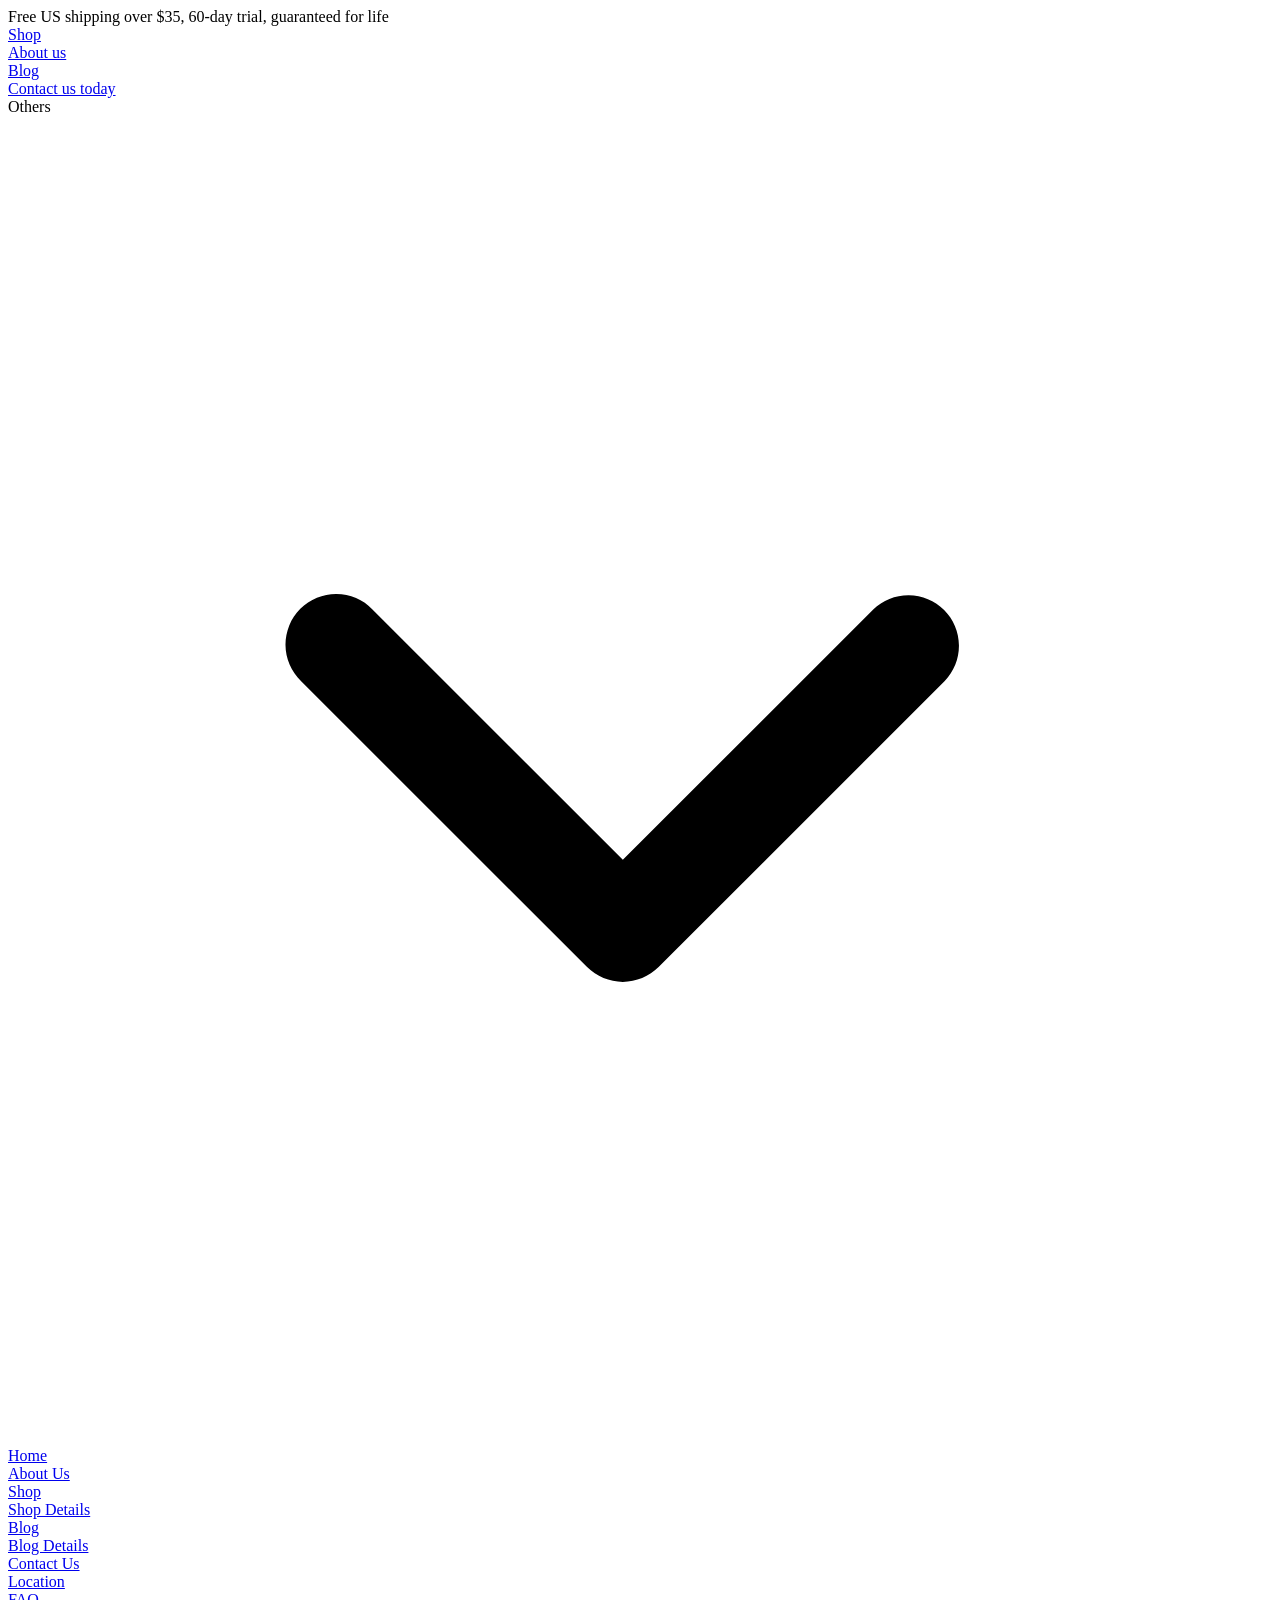
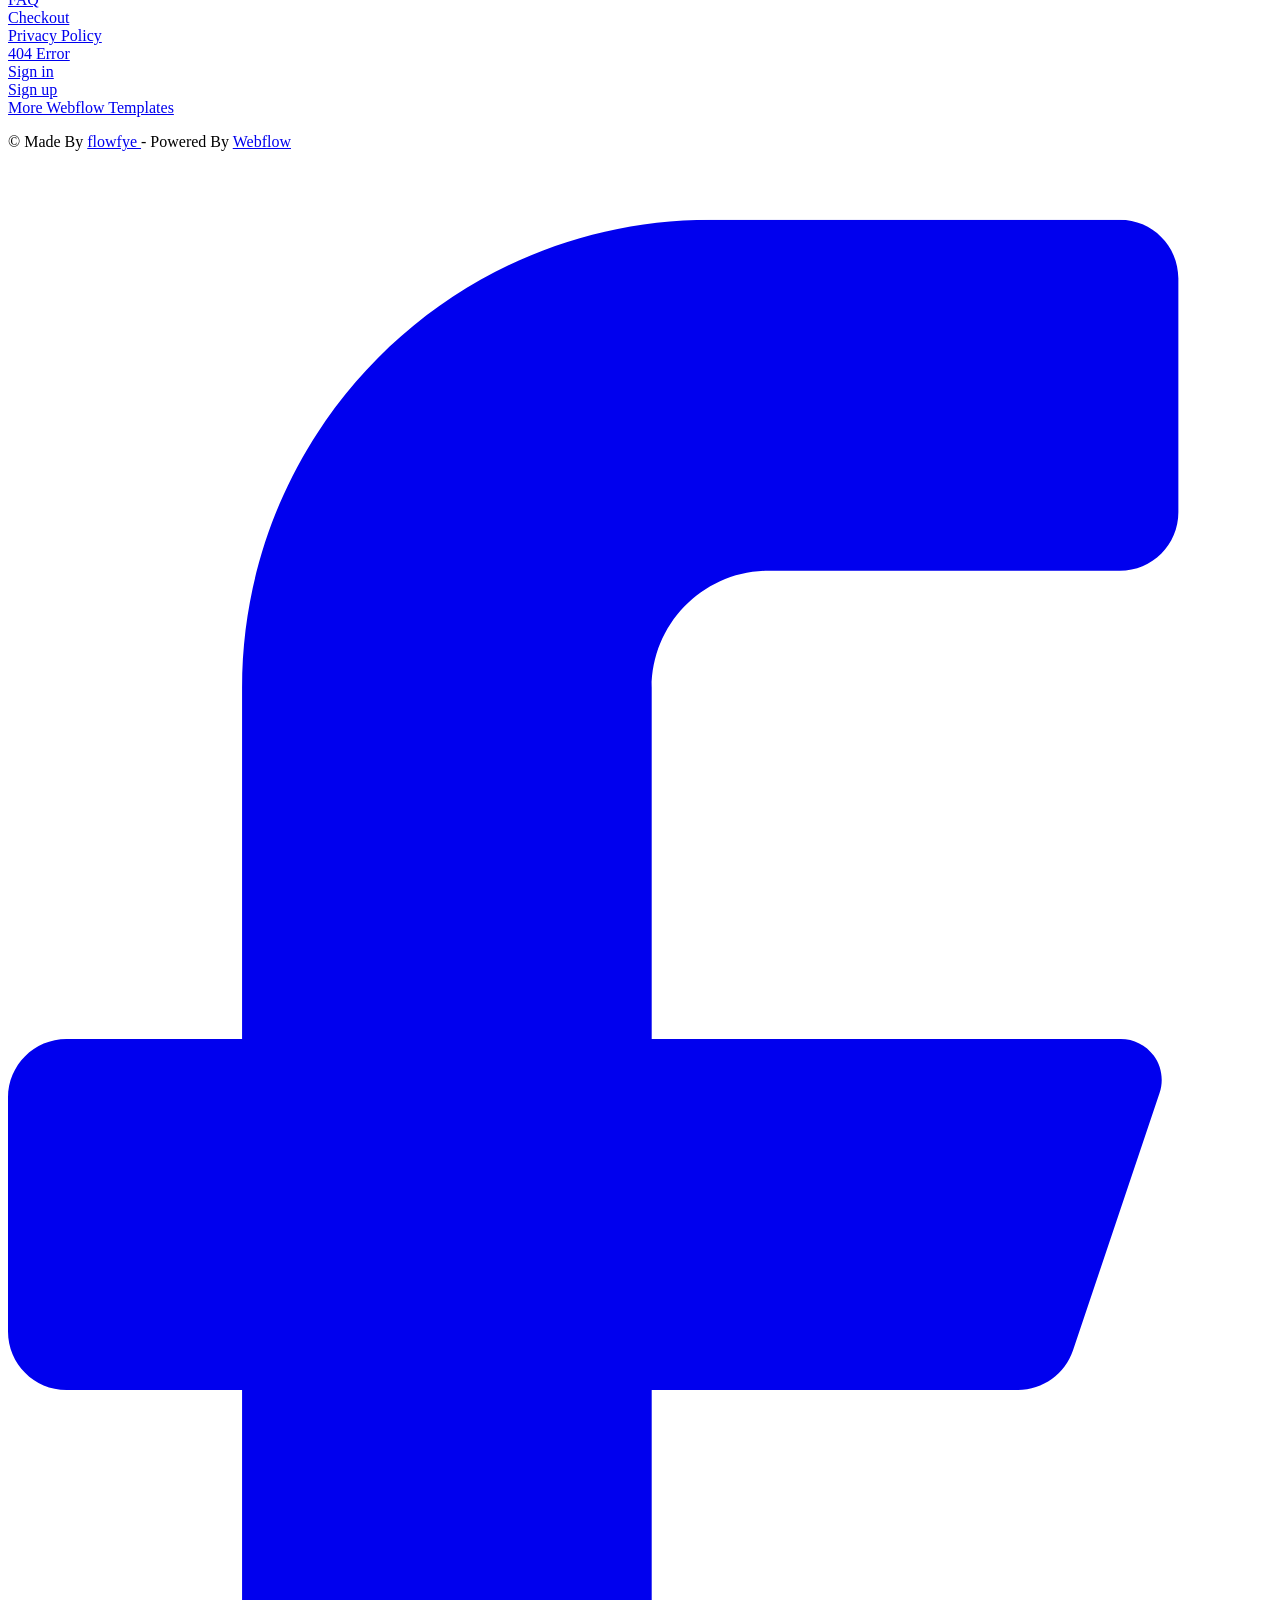
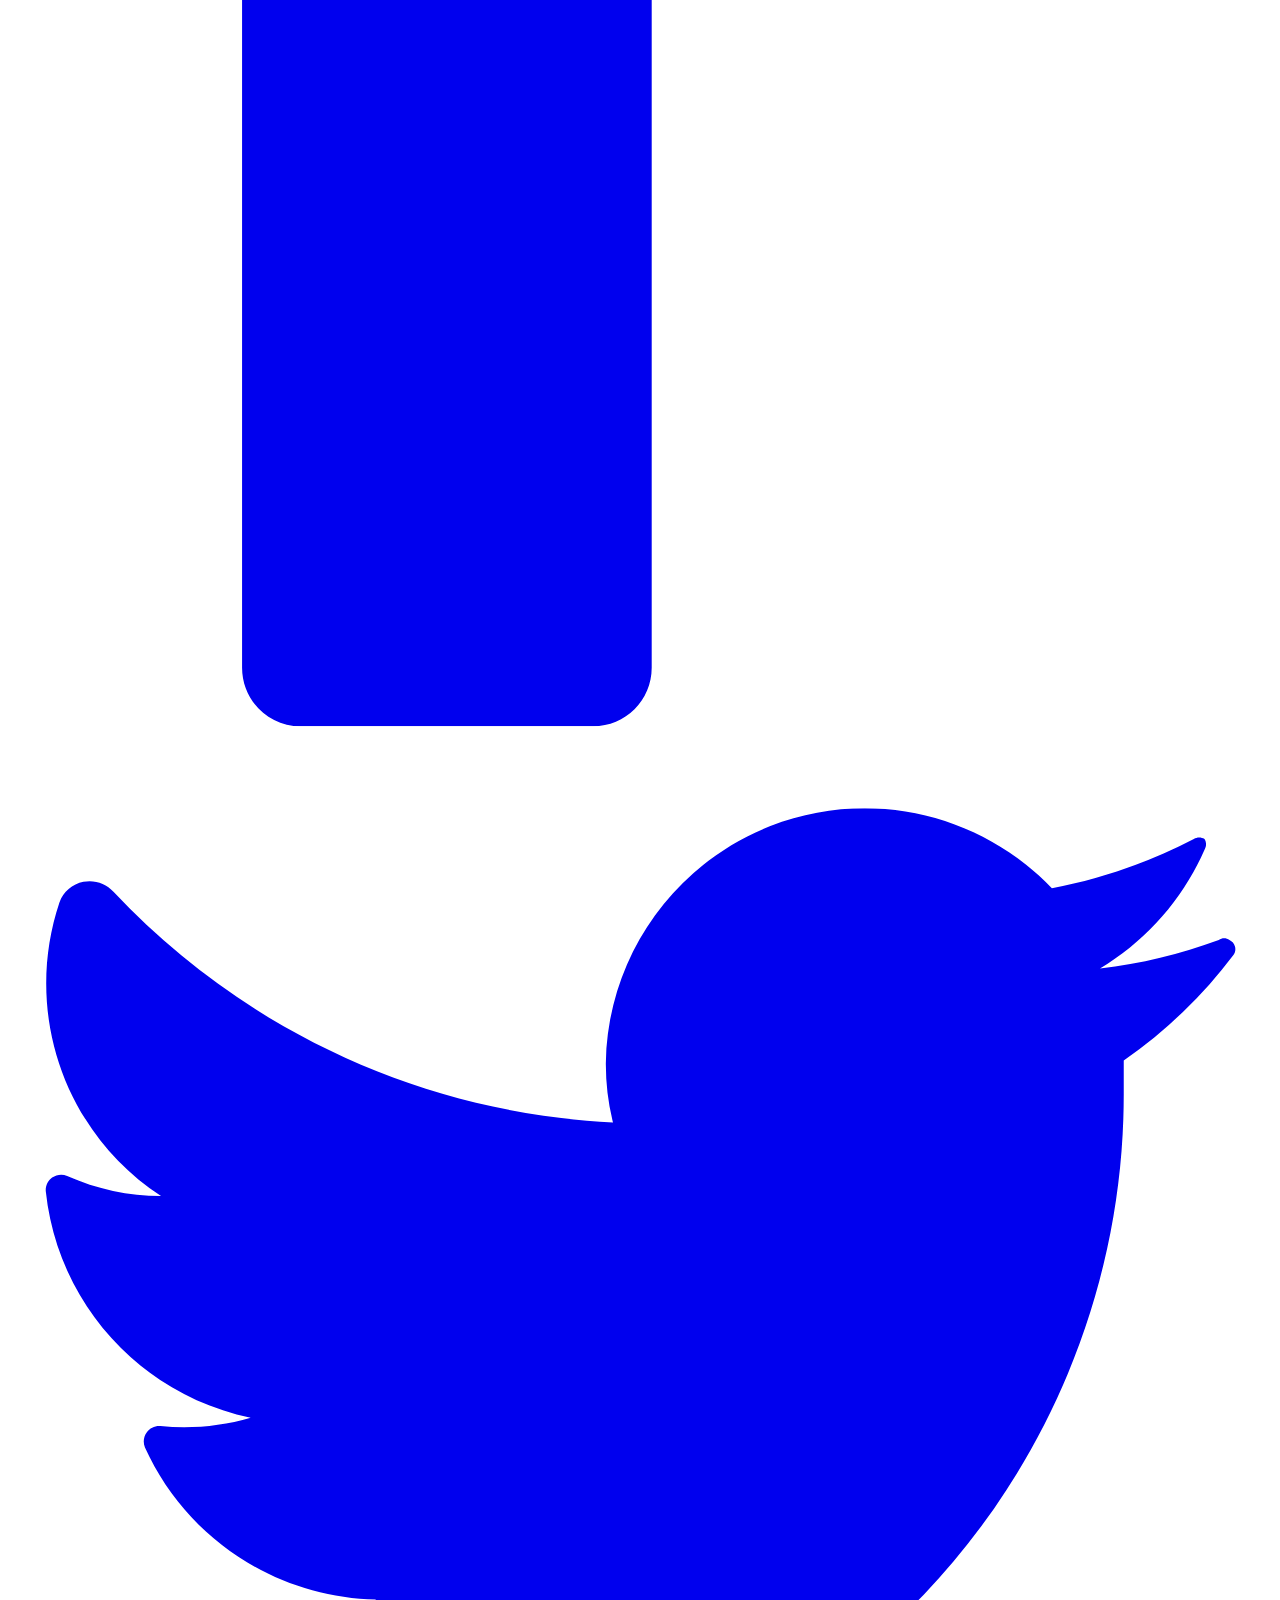
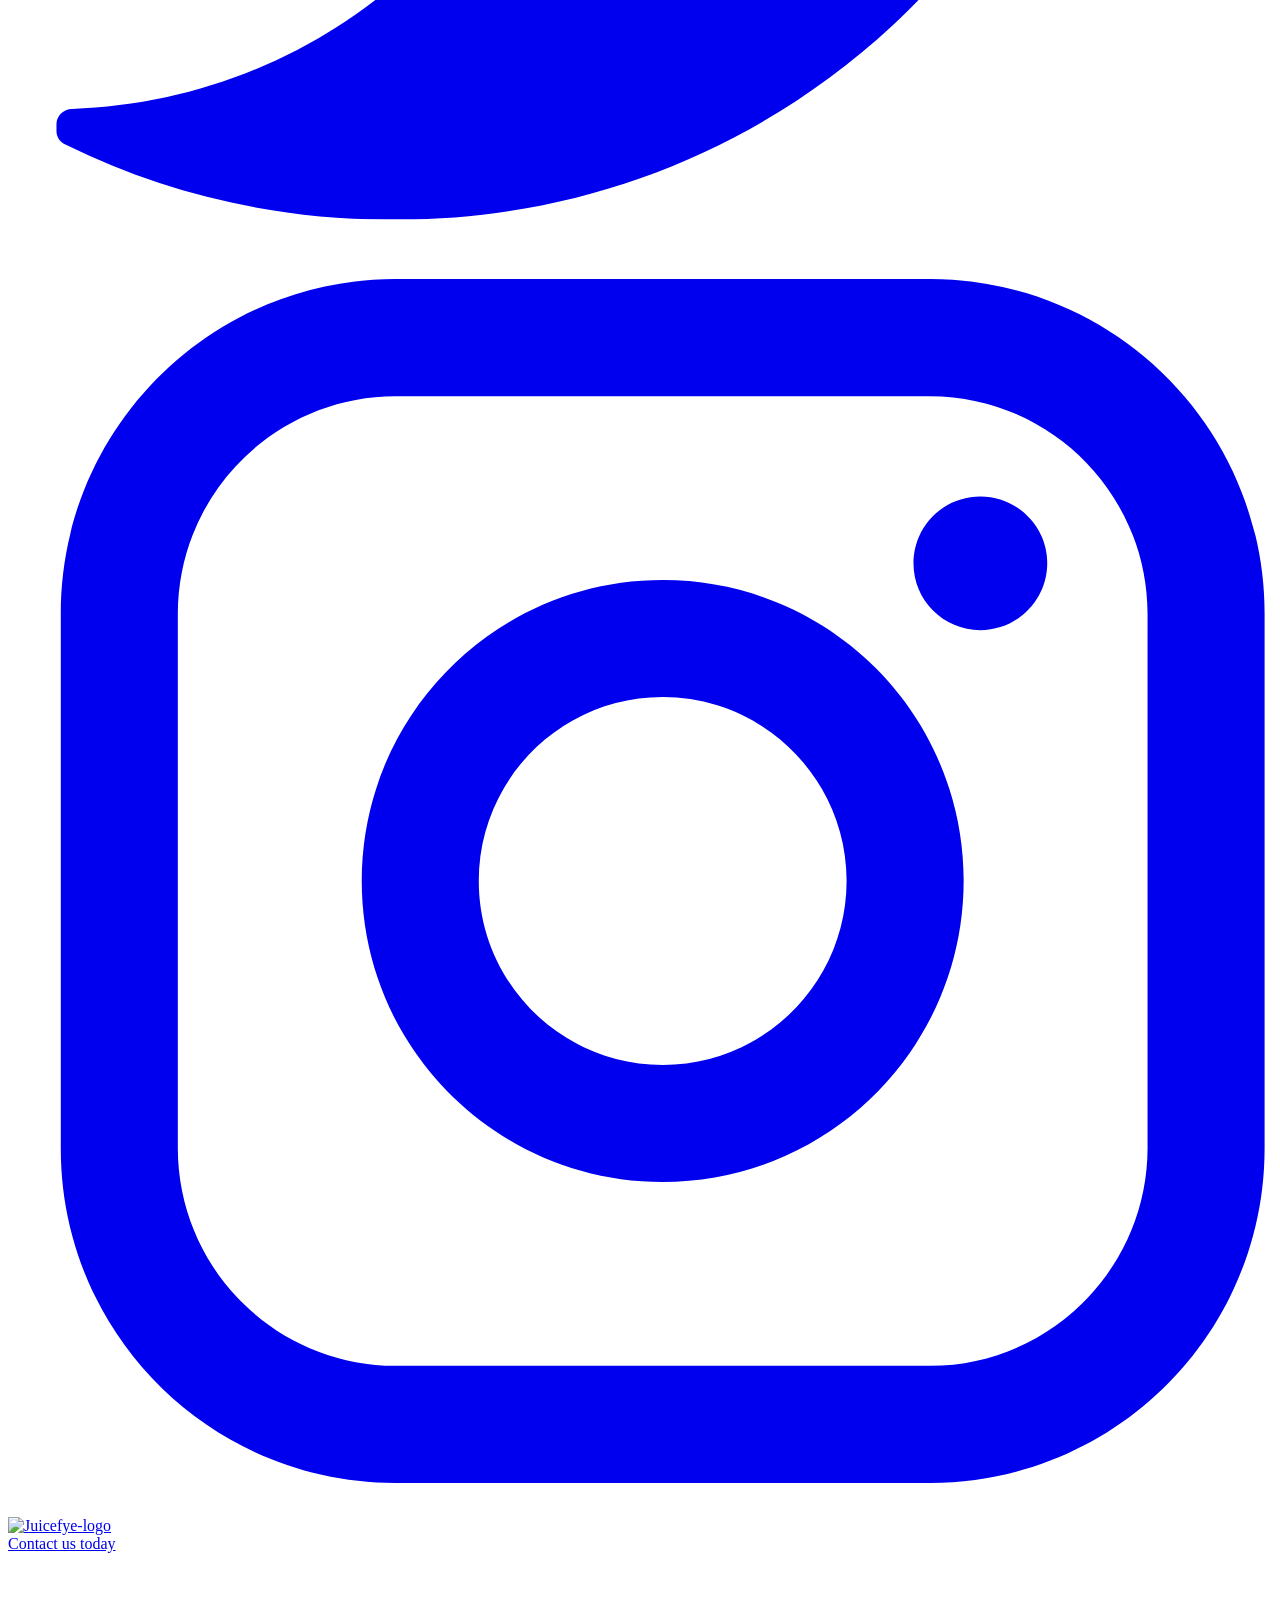
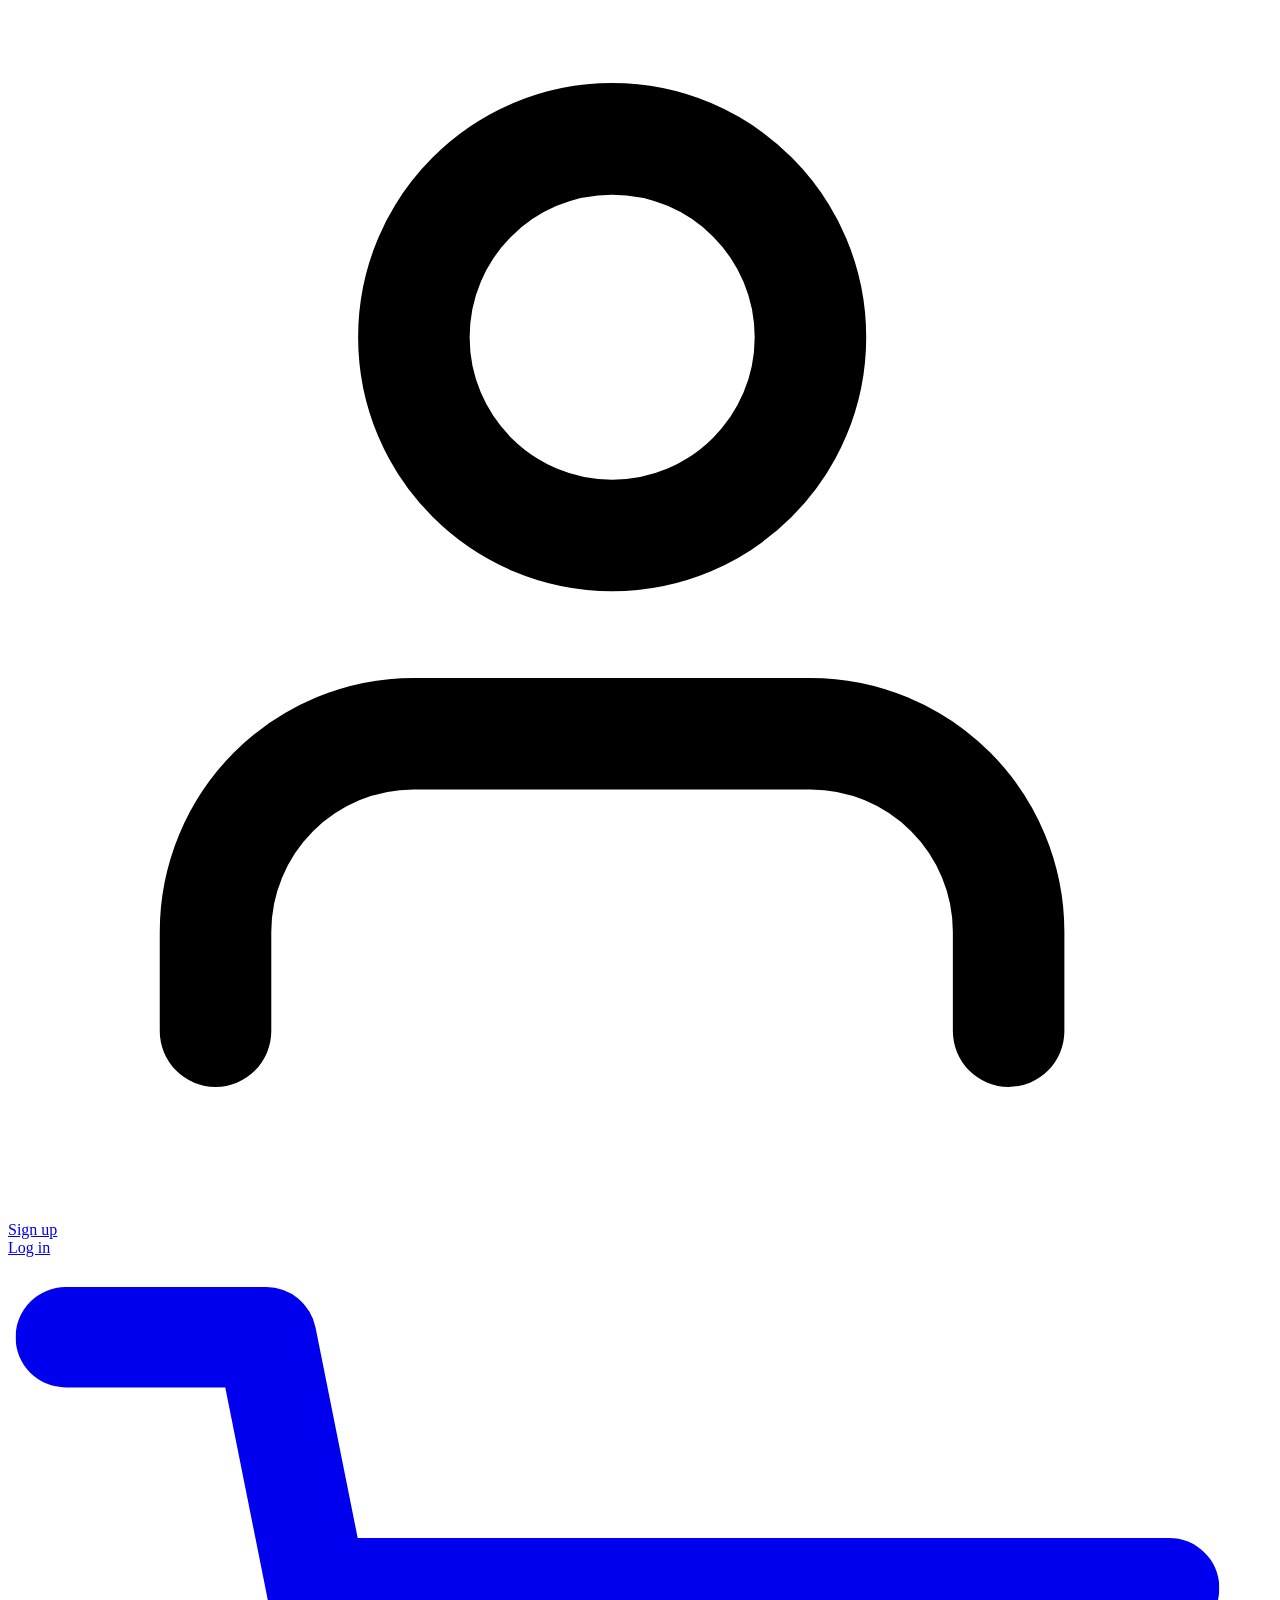
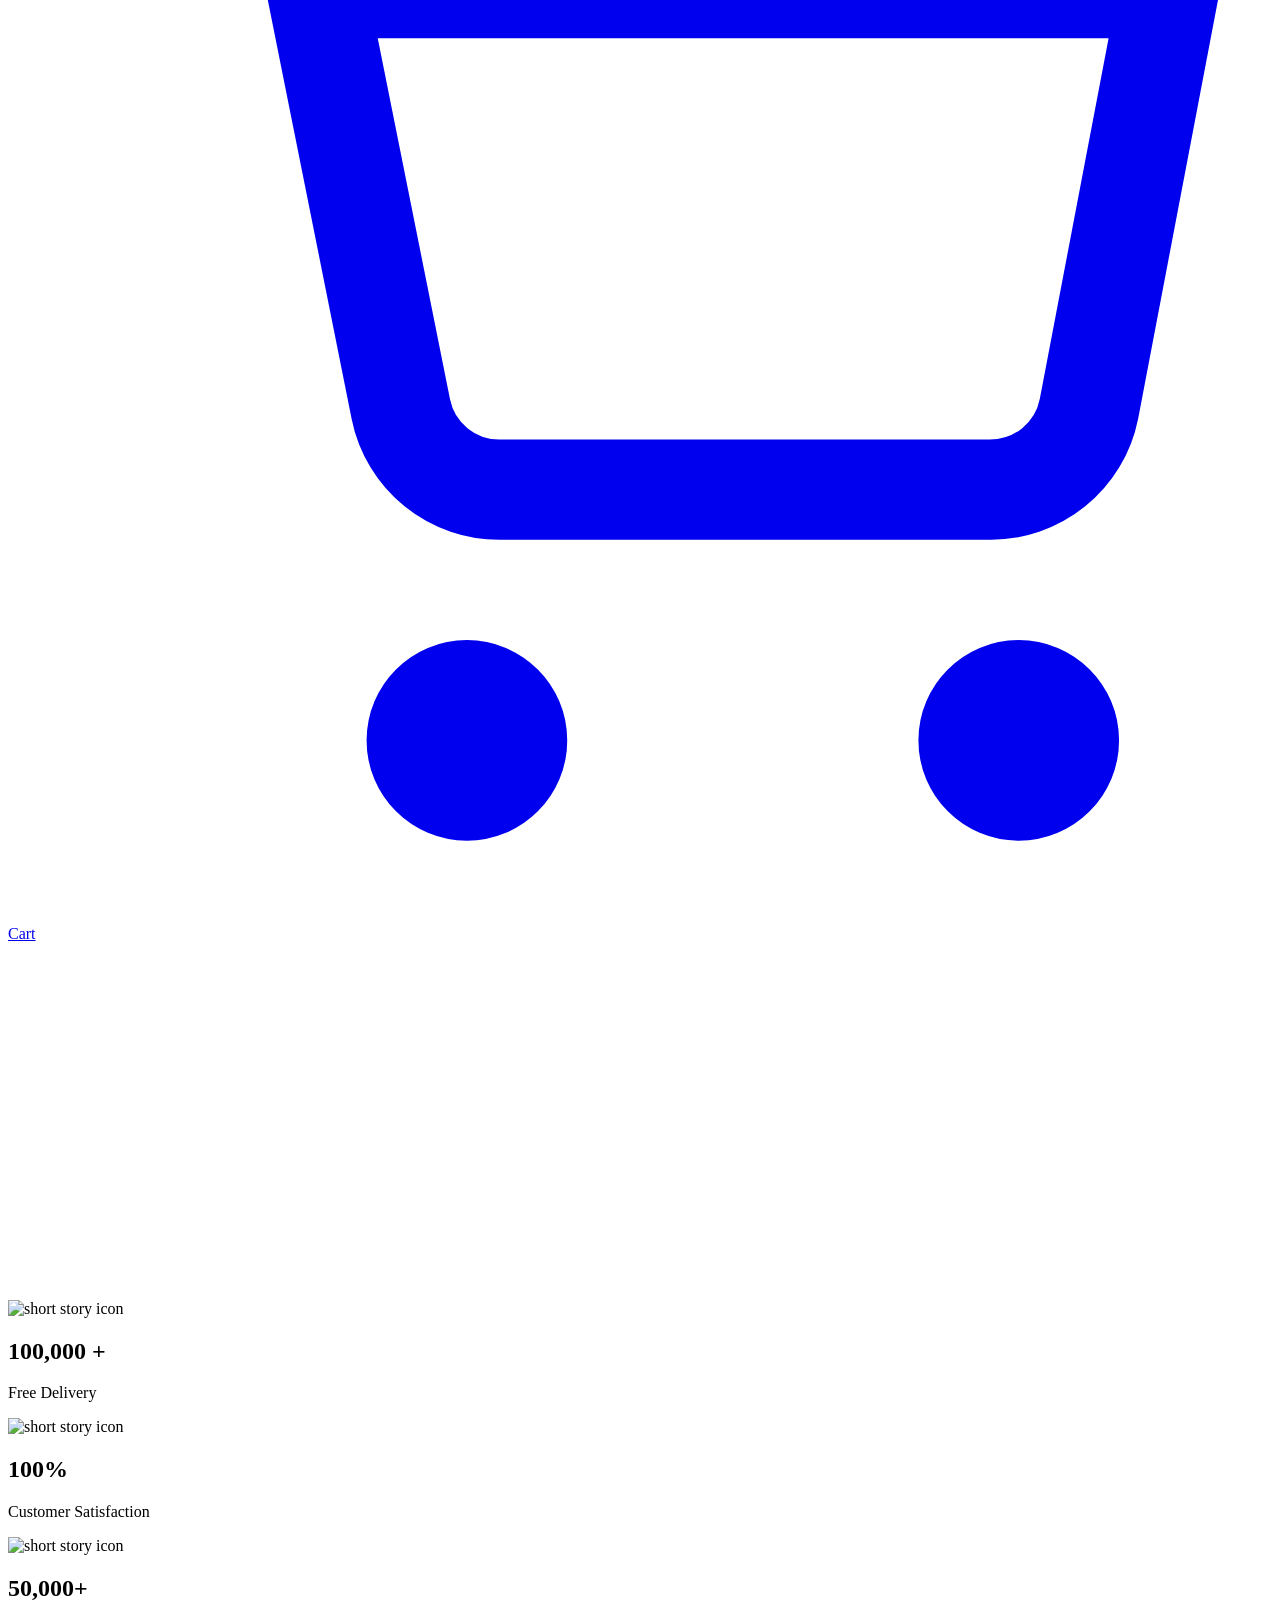
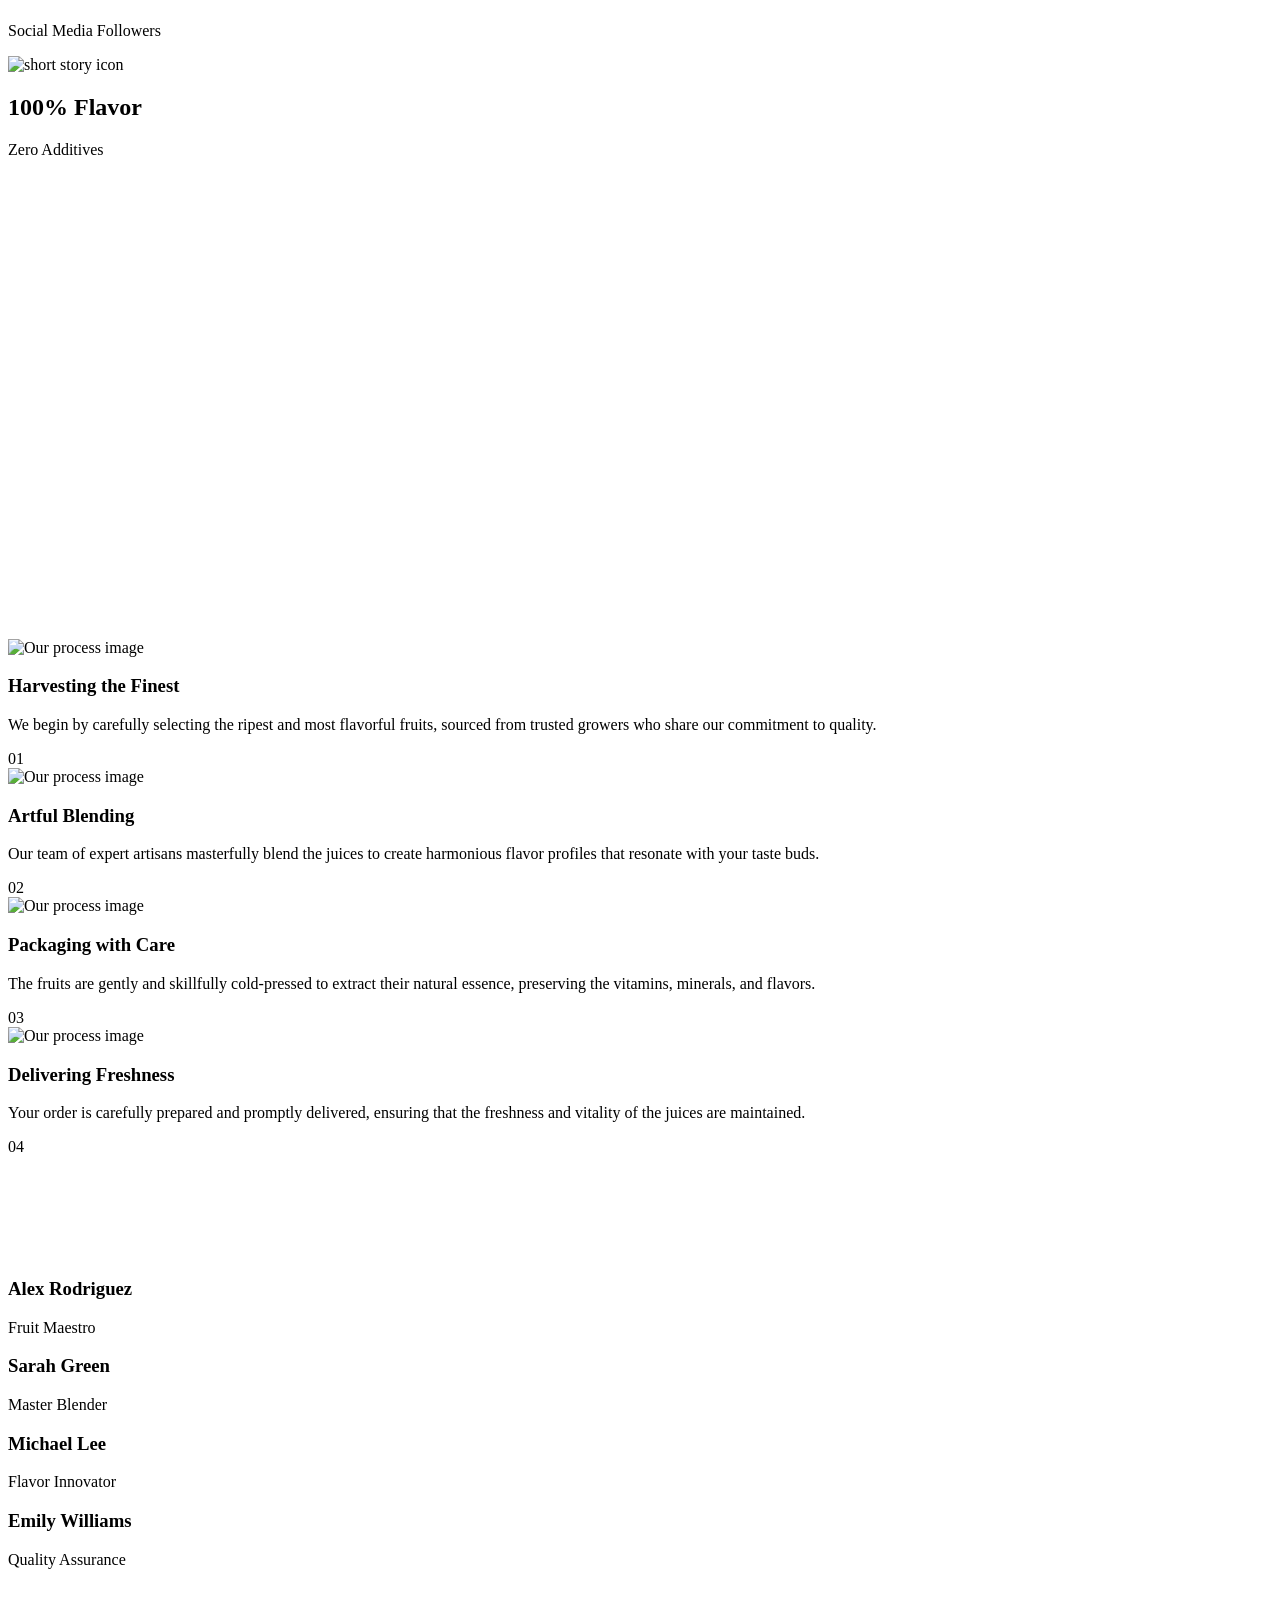
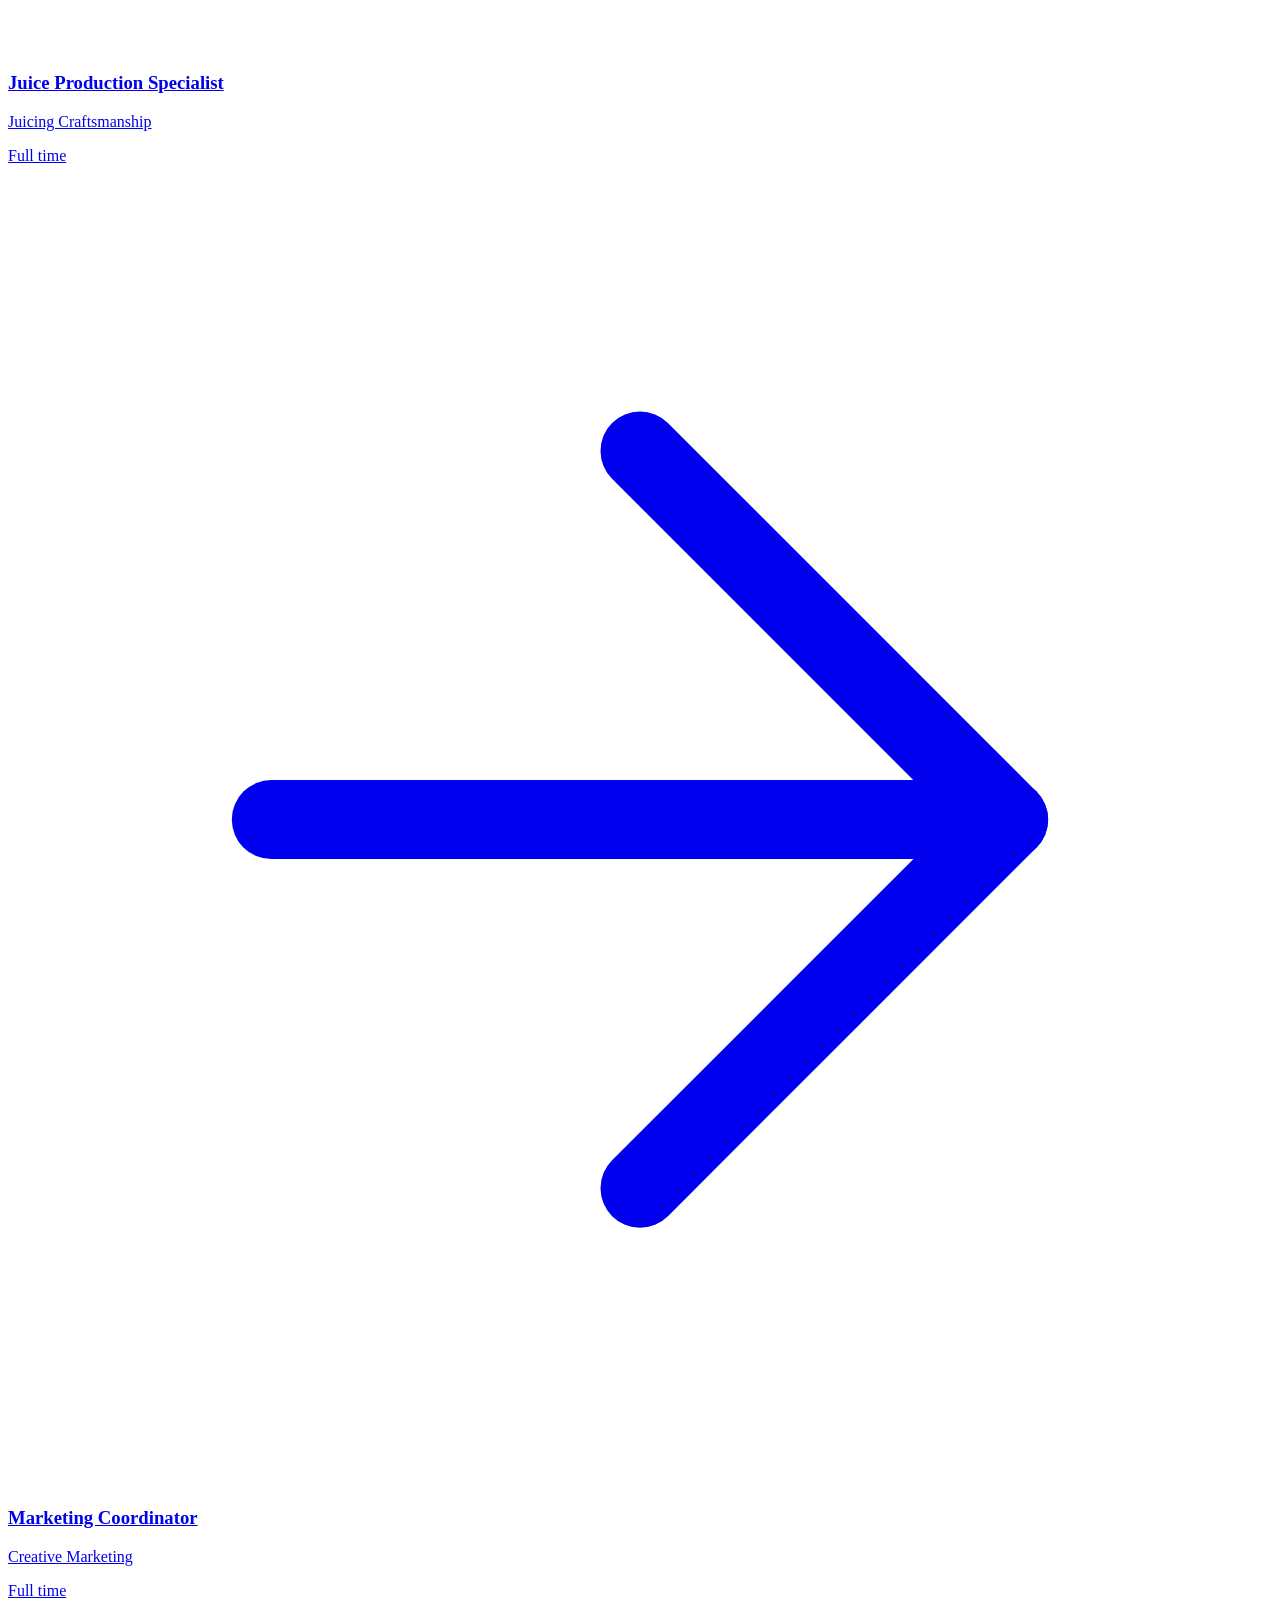
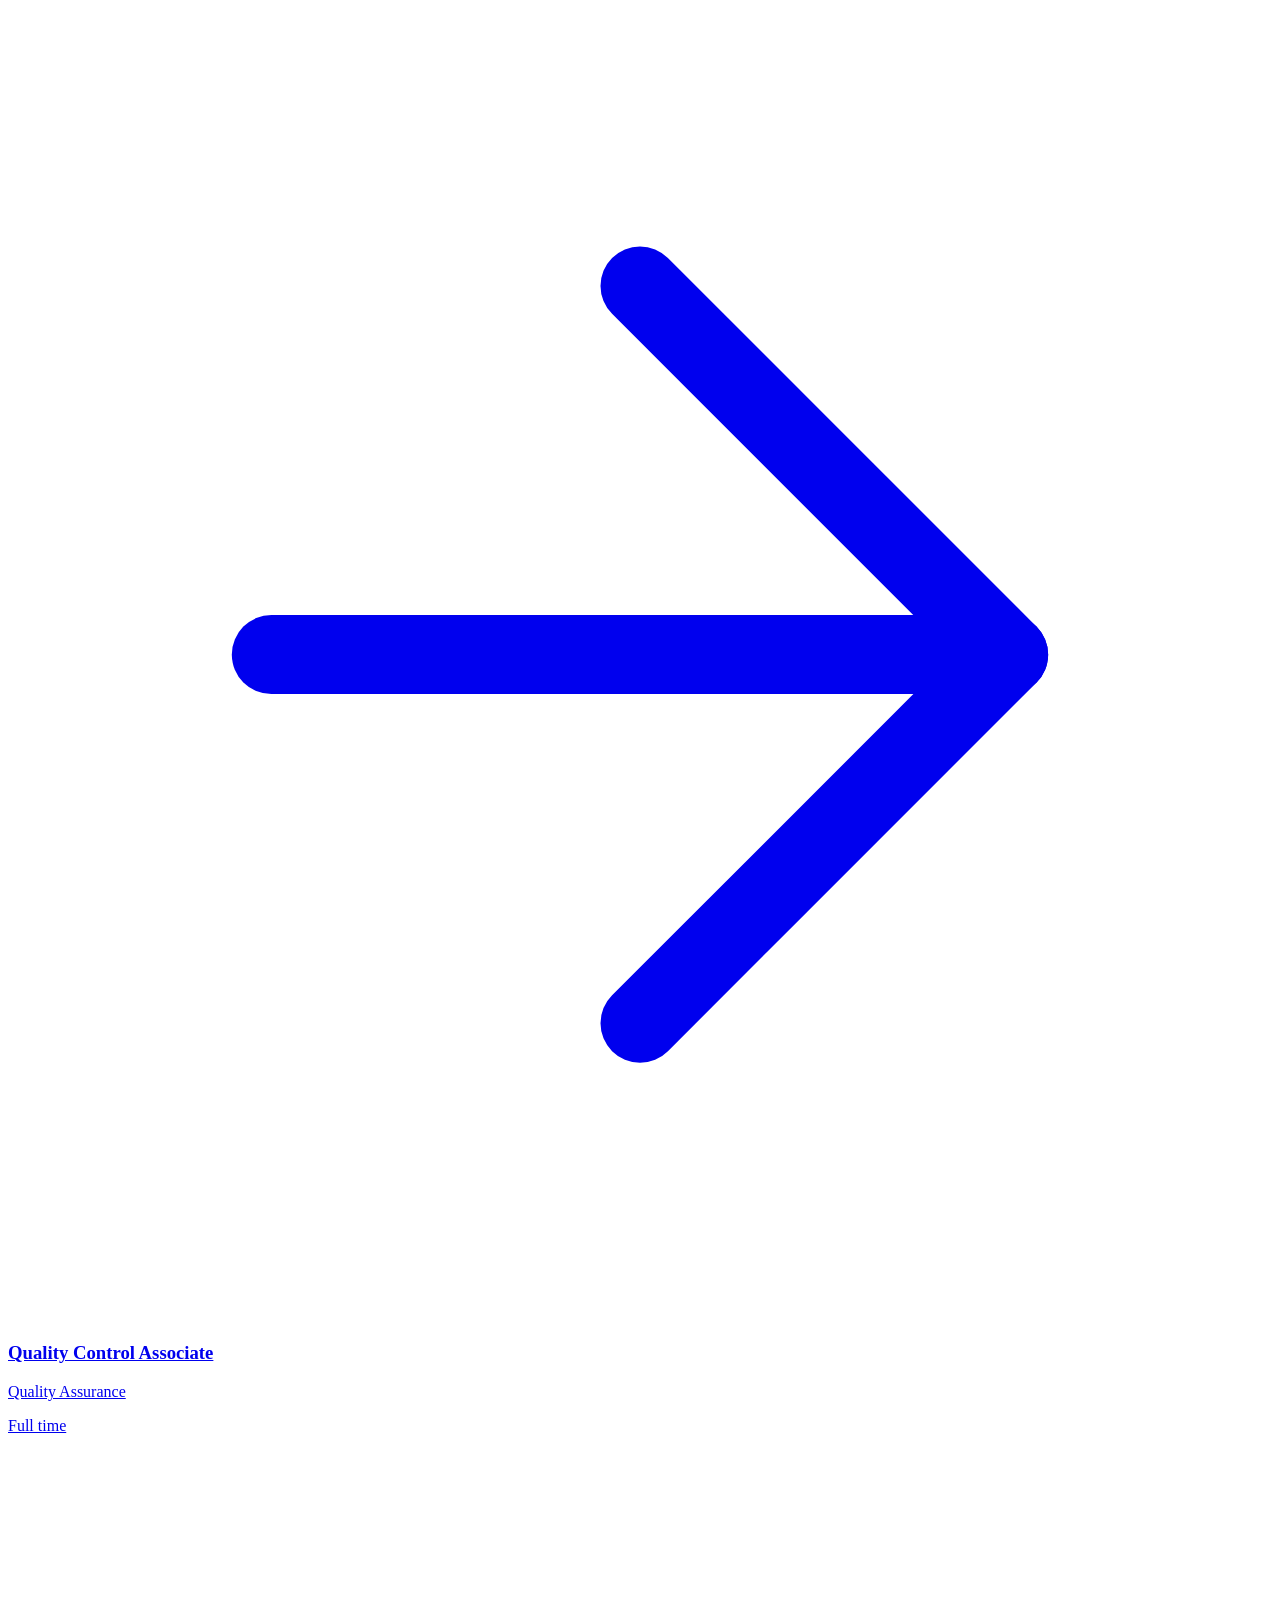
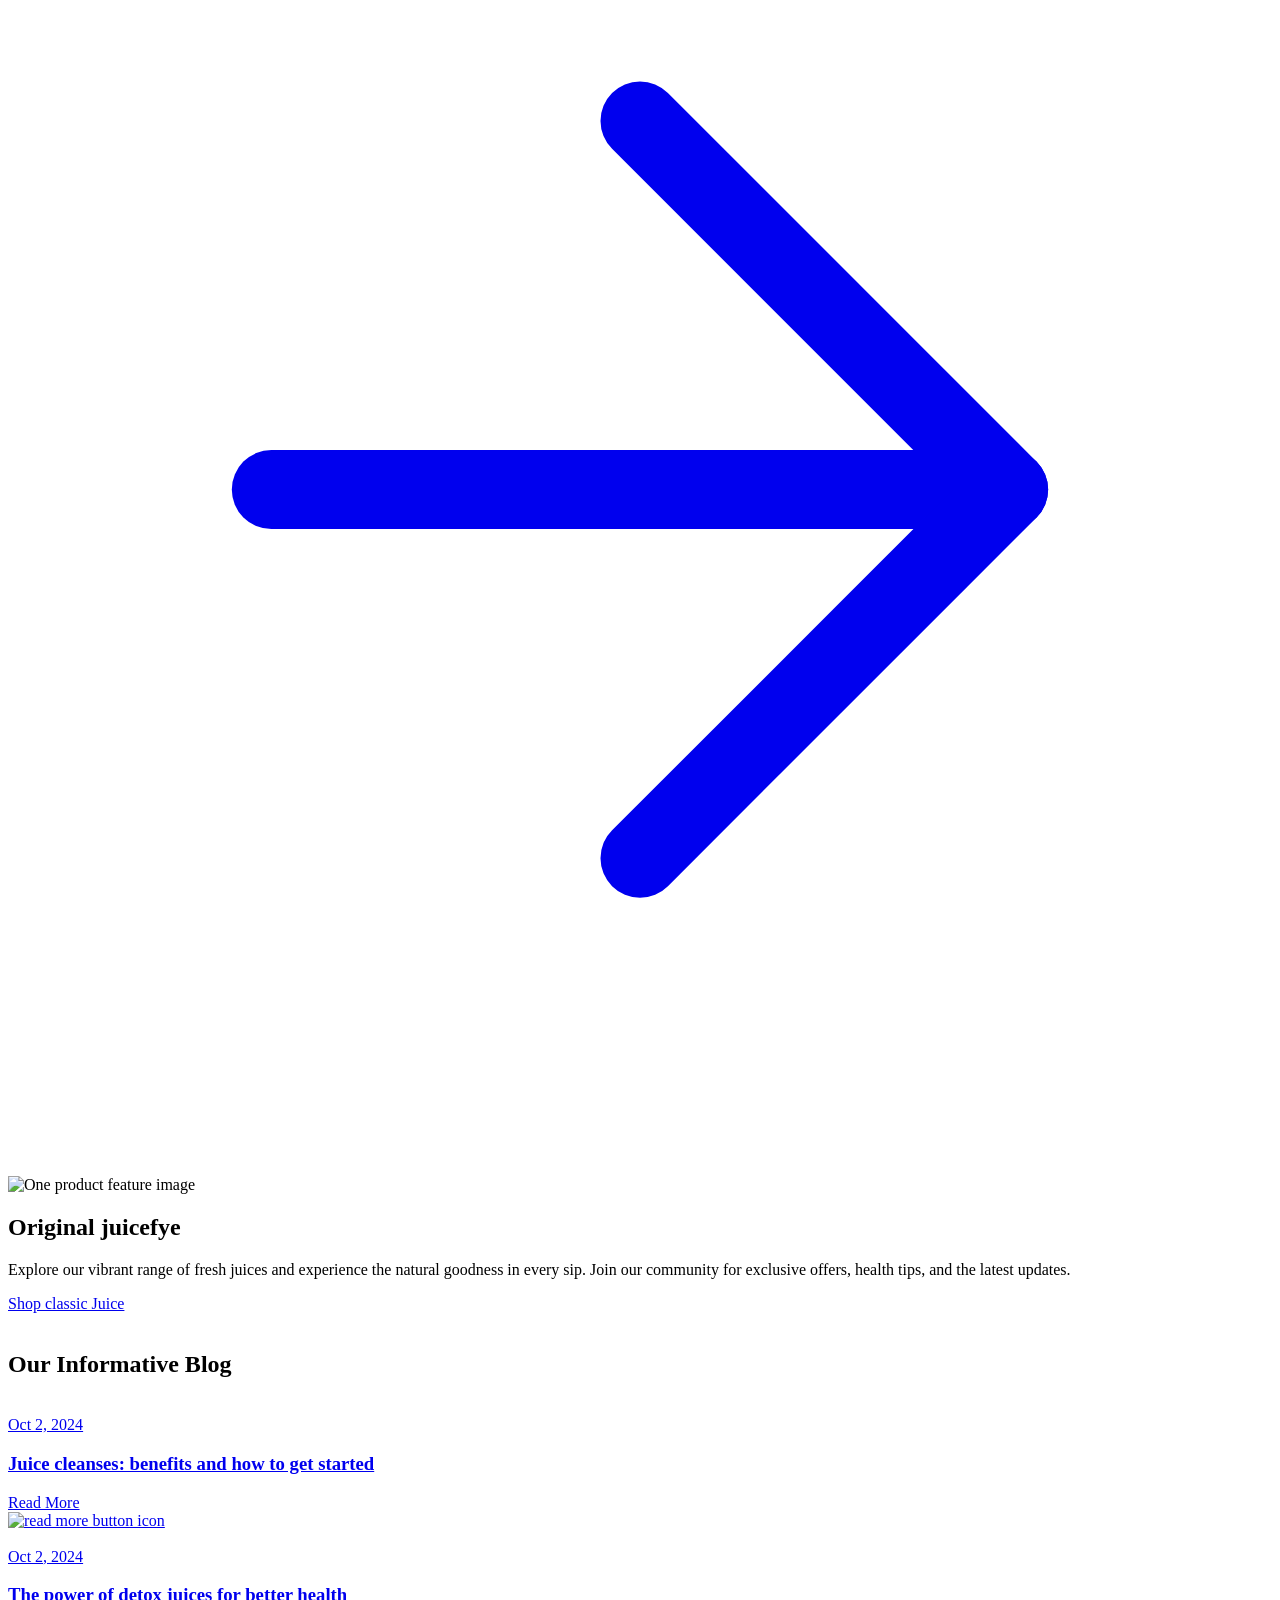
==== about.html @ 9795aff0 "fix page links" ====
<!DOCTYPE html>
<!-- This site was created in Webflow. https://webflow.com -->
<!-- Last Published: Tue May 19 2026 12:33:17 GMT+0000 (Coordinated Universal Time) -->
<html data-wf-domain="juicefye.webflow.io" data-wf-page="65684884b59b530edf495278" data-wf-site="65684884b59b530edf495260" lang="en">
  <head>
    <meta charset="utf-8" />
    <link href="https://cdn.prod.website-files.com" rel="preconnect" crossorigin="anonymous" />
    <title>
      About - Juicefye - Webflow Ecommerce website template
    </title>
    <meta content="Beautifully designed Webflow Template for Food &amp; Drink with a distinct design and subtle animations." name="description" />
    <meta content="About - Juicefye - Webflow Ecommerce website template" property="og:title" />
    <meta content="Beautifully designed Webflow Template for Food &amp; Drink with a distinct design and subtle animations." property="og:description" />
    <meta content="https://cdn.prod.website-files.com/65684884b59b530edf495260/66ff5dfbe981bea94eb79d6d_open-graph.avif" property="og:image" />
    <meta content="About - Juicefye - Webflow Ecommerce website template" property="twitter:title" />
    <meta content="Beautifully designed Webflow Template for Food &amp; Drink with a distinct design and subtle animations." property="twitter:description" />
    <meta content="https://cdn.prod.website-files.com/65684884b59b530edf495260/66ff5dfbe981bea94eb79d6d_open-graph.avif" property="twitter:image" />
    <meta property="og:type" content="website" />
    <meta content="summary_large_image" name="twitter:card" />
    <meta content="width=device-width, initial-scale=1" name="viewport" />
    <meta content="Webflow" name="generator" />
    <link href="https://cdn.prod.website-files.com/65684884b59b530edf495260/css/juicefye.webflow.shared.c41d24513.css" rel="stylesheet" type="text/css" integrity="sha384-xB0kUTMa8uiqFizXYGYMYHeMq4jRCxz33aHJUIBK/caFRjggwI1AT+6H+18oQiOE" crossorigin="anonymous" />
    <link href="https://fonts.googleapis.com" rel="preconnect" />
    <link href="https://fonts.gstatic.com" rel="preconnect" crossorigin="anonymous" />
    <script src="https://ajax.googleapis.com/ajax/libs/webfont/1.6.26/webfont.js" type="text/javascript">
    </script>
    <script type="text/javascript">
      WebFont.load({  google: {    families: [&#34;Open Sans:300,300italic,400,400italic,600,600italic,700,700italic,800,800italic&#34;]  }});
    </script>
    <script type="text/javascript">
      !function(o,c){var n=c.documentElement,t=&#34; w-mod-&#34;;n.className+=t+&#34;js&#34;,(&#34;ontouchstart&#34;in o||o.DocumentTouch&amp;&amp;c instanceof DocumentTouch)&amp;&amp;(n.className+=t+&#34;touch&#34;)}(window,document);
    </script>
    <link href="https://cdn.prod.website-files.com/65684884b59b530edf495260/66fe03f27bcf2cef89fef1e7_Favicon.svg" rel="shortcut icon" type="image/x-icon" />
    <link href="https://cdn.prod.website-files.com/65684884b59b530edf495260/66fe040098bfc84fe559c1ac_webclip.svg" rel="apple-touch-icon" />
    <script type="text/javascript">
      window.__WEBFLOW_CURRENCY_SETTINGS = {&#34;currencyCode&#34;:&#34;USD&#34;,&#34;symbol&#34;:&#34;$&#34;,&#34;decimal&#34;:&#34;.&#34;,&#34;fractionDigits&#34;:2,&#34;group&#34;:&#34;,&#34;,&#34;template&#34;:&#34;{{wf {\&#34;path\&#34;:\&#34;symbol\&#34;,\&#34;type\&#34;:\&#34;PlainText\&#34;} }} {{wf {\&#34;path\&#34;:\&#34;amount\&#34;,\&#34;type\&#34;:\&#34;CommercePrice\&#34;} }} {{wf {\&#34;path\&#34;:\&#34;currencyCode\&#34;,\&#34;type\&#34;:\&#34;PlainText\&#34;} }}&#34;,&#34;hideDecimalForWholeNumbers&#34;:false};
    </script>
  </head>
  <body>
    <div class="banner-wrap">
      <div class="banner-text">
        Free US shipping over $35, 60-day trial, guaranteed for life
      </div>
    </div>
    <div data-w-id="2661bb79-c2d2-d6ed-cc7f-9978ef71e1eb" data-animation="default" data-collapse="medium" data-duration="400" data-easing="ease" data-easing2="ease" role="banner" class="navbar w-nav">
      <div class="nav-container">
        <div class="navbar-inner">
          <nav role="navigation" class="nav-menu w-nav-menu">
            <div class="nav-link-wrap">
              <a href="/shop.html" class="nav-link w-inline-block">              <div>
                Shop
              </div>
</a>
              <a href="/about.html" aria-current="page" class="nav-link w-inline-block w--current">              <div>
                About us
              </div>
</a>
              <a href="/blog.html" class="nav-link w-inline-block">              <div>
                Blog
              </div>
</a>
              <a href="/blog.html" class="nav-link show-on-mobile w-inline-block">              <div>
                Contact us today
              </div>
</a>
              <div data-hover="false" data-delay="0" class="dropdown w-dropdown">
                <div class="dropdown-toggle w-dropdown-toggle">
                  <div>
                    Others
                  </div>
                  <div class="icon nav-dropdown-icon">
                    <svg xmlns="http://www.w3.org/2000/svg" width="100%" viewBox="0 0 20 21" fill="none">
                      <g clip-path="url(#clip0_1895_9125)">
                        <path fill-rule="evenodd" clip-rule="evenodd" d="M10.2943 13.4672C10.1442 13.6172 9.94071 13.7015 9.72848 13.7015C9.51625 13.7015 9.31271 13.6172 9.16262 13.4672L4.63497 8.93953C4.55852 8.8657 4.49755 8.77738 4.4556 8.67974C4.41366 8.58209 4.39158 8.47707 4.39066 8.37079C4.38973 8.26452 4.40998 8.15913 4.45023 8.06077C4.49047 7.96241 4.5499 7.87305 4.62505 7.7979C4.70019 7.72275 4.78956 7.66332 4.88792 7.62308C4.98628 7.58283 5.09167 7.56258 5.19794 7.56351C5.30421 7.56443 5.40924 7.58651 5.50689 7.62846C5.60453 7.6704 5.69285 7.73137 5.76668 7.80782L9.72848 11.7696L13.6903 7.80782C13.8412 7.66203 14.0434 7.58135 14.2533 7.58318C14.4631 7.585 14.6638 7.66917 14.8122 7.81757C14.9606 7.96596 15.0448 8.1667 15.0466 8.37656C15.0485 8.58641 14.9678 8.78858 14.822 8.93953L10.2943 13.4672Z" fill="currentColor">
                        </path>
                      </g>
                      <defs>
                        <clipPath id="clip0_1895_9125">
                          <rect width="19.2087" height="19.2087" fill="currentColor" transform="translate(0.125 0.895508)">
                          </rect>
                        </clipPath>
                      </defs>
                    </svg>
                  </div>
                </div>
                <nav class="dropdown-list w-dropdown-list">
                  <div class="dropdown-list-inner">
                    <div class="dropdown-list-top-content">
                      <div class="dropdown-list-column">
                        <a href="/index.html" class="nav-link w-inline-block">                        <div>
                          Home
                        </div>
</a>
                        <a href="/about.html" aria-current="page" class="nav-link w-inline-block w--current">                        <div>
                          About Us
                        </div>
</a>
                        <a href="/shop.html" class="nav-link w-inline-block">                        <div>
                          Shop
                        </div>
</a>
                        <a href="https://juicefye.webflow.io/product/original-kiwi-juice" class="nav-link w-inline-block">                        <div>
                          Shop Details
                        </div>
</a>
                        <a href="/blog.html" class="nav-link w-inline-block">                        <div>
                          Blog
                        </div>
</a>
                        <a href="https://juicefye.webflow.io/post/revitalize-your-body-with-cleansing-juice-recipes" class="nav-link w-inline-block">                        <div>
                          Blog Details
                        </div>
</a>
                      </div>
                      <div class="dropdown-list-column">
                        <a href="/#" class="nav-link w-inline-block">                        <div>
                          Contact Us
                        </div>
</a>
                        <a href="/shop-location" class="nav-link w-inline-block">                        <div>
                          Location
                        </div>
</a>
                        <a href="/faq.html" class="nav-link w-inline-block">                        <div>
                          FAQ
                        </div>
</a>
                      </div>
                      <div class="dropdown-list-column">
                        <a href="https://juicefye.webflow.io/checkout" class="nav-link w-inline-block">                        <div>
                          Checkout
                        </div>
</a>
                        <a href="/privacy" class="nav-link w-inline-block">                        <div>
                          Privacy Policy
                        </div>
</a>
                        <a href="/404" class="nav-link w-inline-block">                        <div>
                          404 Error
                        </div>
</a>
                        <a href="/log-in" class="nav-link w-inline-block">                        <div>
                          Sign in
                        </div>
</a>
                        <a href="/sign-up" class="nav-link w-inline-block">                        <div>
                          Sign up
                        </div>
</a>
                        <a href="https://webflow.com/templates/designers/flowfye" target="_blank" class="more-template-link w-inline-block">                        <div>
                          More Webflow Templates
                        </div>
</a>
                      </div>
                    </div>
                    <div class="dropdown-list-bottom-content">
                      <p class="nav-copyright-text">
                        © Made By
                        <a href="https://www.flowfye.com/" target="_blank" class="external-link">                        flowfye
</a>
                        - Powered By
                        <a href="https://webflow.com/" target="_blank">                        Webflow
</a>
                      </p>
                      <div class="social-icon-wrap">
                        <a href="https://www.facebook.com/reestify" target="_blank" class="social-icon facebook-icon w-inline-block">                        <svg xmlns="http://www.w3.org/2000/svg" width="100%" viewBox="0 0 12 21" fill="none">
                          <g clip-path="url(#clip0_1864_10523)">
                            <path d="M10.5556 3.83333H7.22222C6.60855 3.83333 6.11111 4.3308 6.11111 4.94444V8.27778H10.5556C10.6819 8.27498 10.8018 8.33378 10.8769 8.43544C10.952 8.53711 10.9731 8.66889 10.9333 8.78889L10.1111 11.2333C10.0353 11.4577 9.82567 11.6093 9.58889 11.6111H6.11111V19.9444C6.11111 20.2512 5.86233 20.5 5.55555 20.5H2.77778C2.47096 20.5 2.22222 20.2512 2.22222 19.9444V11.6111H0.555555C0.248733 11.6111 0 11.3623 0 11.0556V8.83333C0 8.52656 0.248733 8.27778 0.555555 8.27778H2.22222V4.94444C2.22222 2.48984 4.21211 0.5 6.66667 0.5H10.5556C10.8623 0.5 11.1111 0.748733 11.1111 1.05556V3.27778C11.1111 3.5846 10.8623 3.83333 10.5556 3.83333Z" fill="currentColor">
                            </path>
                          </g>
                          <defs>
                            <clipPath id="clip0_1864_10523">
                              <rect width="12" height="20" fill="currentColor" transform="translate(0 0.5)">
                              </rect>
                            </clipPath>
                          </defs>
                        </svg>
</a>
                        <a href="https://x.com/?lang=en" target="_blank" class="social-icon twitter-icon w-inline-block">                        <svg xmlns="http://www.w3.org/2000/svg" width="100%" viewBox="0 0 25 21" fill="none">
                          <g clip-path="url(#clip0_1864_10527)">
                            <path d="M24.2411 3.39857C23.6341 4.2084 22.9002 4.91482 22.0679 5.49055C22.0679 5.70209 22.0679 5.91363 22.0679 6.13694C22.0746 9.97858 20.5401 13.6622 17.8084 16.3621C15.0766 19.062 11.3763 20.5522 7.53683 20.4986C5.31714 20.5061 3.12587 19.9993 1.13469 19.0178C1.02732 18.9709 0.958076 18.8647 0.958482 18.7475V18.6182C0.958482 18.4494 1.09523 18.3127 1.26391 18.3127C3.44581 18.2407 5.54986 17.4842 7.27839 16.1502C5.30347 16.1104 3.52655 14.9404 2.70879 13.1415C2.66749 13.0433 2.68034 12.9305 2.74273 12.8441C2.80511 12.7577 2.908 12.7101 3.01421 12.7185C3.61443 12.7787 4.22066 12.7229 4.79977 12.5539C2.61962 12.1013 0.981475 10.2914 0.74703 8.0761C0.738704 7.96982 0.786325 7.86694 0.872704 7.80446C0.95907 7.74211 1.07171 7.72917 1.16993 7.7706C1.75498 8.02877 2.38655 8.16472 3.02596 8.17008C1.11563 6.9163 0.290494 4.53145 1.01721 2.36435C1.09223 2.15377 1.27246 1.9982 1.49166 1.95483C1.71085 1.91144 1.93671 1.98665 2.0862 2.1528C4.66407 4.89642 8.2061 6.53133 11.9654 6.71281C11.8692 6.32858 11.8219 5.93369 11.8245 5.53755C11.8597 3.46043 13.1449 1.61008 15.0785 0.852774C17.0119 0.0954789 19.2112 0.581088 20.6466 2.08228C21.6249 1.89589 22.5708 1.56726 23.4541 1.10681C23.5188 1.06642 23.6008 1.06642 23.6656 1.10681C23.7059 1.17155 23.7059 1.25362 23.6656 1.31836C23.2377 2.29807 22.515 3.11977 21.5981 3.66888C22.401 3.57577 23.1897 3.38637 23.9475 3.10477C24.0113 3.06134 24.0951 3.06134 24.1589 3.10477C24.2124 3.12921 24.2524 3.17597 24.2682 3.23258C24.284 3.2892 24.2741 3.34992 24.2411 3.39857Z" fill="currentColor">
                            </path>
                          </g>
                          <defs>
                            <clipPath id="clip0_1864_10527">
                              <rect width="25" height="20" fill="currentColor" transform="translate(0 0.5)">
                              </rect>
                            </clipPath>
                          </defs>
                        </svg>
</a>
                        <a href="https://www.instagram.com/" target="_blank" class="social-icon w-inline-block">                        <svg xmlns="http://www.w3.org/2000/svg" width="100%" viewBox="0 0 21 21" fill="none">
                          <g clip-path="url(#clip0_1864_10525)">
                            <path fill-rule="evenodd" clip-rule="evenodd" d="M15.3214 0.5H6.43251C3.36426 0.5 0.876953 2.98731 0.876953 6.05556V14.9444C0.876953 18.0127 3.36426 20.5 6.43251 20.5H15.3214C18.3896 20.5 20.877 18.0127 20.877 14.9444V6.05556C20.877 2.98731 18.3896 0.5 15.3214 0.5ZM18.9325 14.9444C18.9264 16.9362 17.3132 18.5494 15.3214 18.5556H6.43251C4.44068 18.5494 2.8275 16.9362 2.8214 14.9444V6.05556C2.8275 4.06372 4.44068 2.45054 6.43251 2.44444H15.3214C17.3132 2.45054 18.9264 4.06372 18.9325 6.05556V14.9444ZM16.1547 6.33333C16.7684 6.33333 17.2658 5.83587 17.2658 5.22222C17.2658 4.60858 16.7684 4.11111 16.1547 4.11111C15.5411 4.11111 15.0436 4.60858 15.0436 5.22222C15.0436 5.83587 15.5411 6.33333 16.1547 6.33333ZM10.877 5.5C8.11553 5.5 5.87695 7.73858 5.87695 10.5C5.87695 13.2614 8.11553 15.5 10.877 15.5C13.6384 15.5 15.877 13.2614 15.877 10.5C15.88 9.173 15.3541 7.89952 14.4157 6.9612C13.4774 6.02288 12.204 5.49704 10.877 5.5ZM7.8214 10.5C7.8214 12.1876 9.1894 13.5556 10.877 13.5556C12.5645 13.5556 13.9325 12.1876 13.9325 10.5C13.9325 8.81244 12.5645 7.44444 10.877 7.44444C9.1894 7.44444 7.8214 8.81244 7.8214 10.5Z" fill="currentColor">
                            </path>
                          </g>
                          <defs>
                            <clipPath id="clip0_1864_10525">
                              <rect width="21" height="20" fill="currentColor" transform="translate(0 0.5)">
                              </rect>
                            </clipPath>
                          </defs>
                        </svg>
</a>
                      </div>
                    </div>
                  </div>
                </nav>
              </div>
            </div>
          </nav>
          <a href="/" class="brand-logo-wrap w-nav-brand">          <img src="https://cdn.prod.website-files.com/65684884b59b530edf495260/66dfdf172c39ed80159d9127_Juicefye-logo.svg" loading="lazy" width="218" alt="Juicefye-logo" class="logo-image" />
</a>
          <div class="nav-content-menu">
            <a href="/#" class="nav-link hide-on-landscape w-inline-block">            <div>
              Contact us today
            </div>
</a>
            <div class="nav-line">
            </div>
            <div data-hover="false" data-delay="0" class="user-dropdown w-dropdown">
              <div class="user-dropdown-toggle w-dropdown-toggle">
                <div class="user-dropdown-icon">
                  <svg xmlns="http://www.w3.org/2000/svg" width="100%" viewBox="0 0 17 17" fill="none">
                    <path d="M13.4577 14.5V13.1667C13.4577 12.4594 13.1767 11.7811 12.6766 11.281C12.1765 10.781 11.4983 10.5 10.791 10.5H5.45768C4.75044 10.5 4.07216 10.781 3.57206 11.281C3.07197 11.7811 2.79102 12.4594 2.79102 13.1667V14.5" stroke="currentColor" stroke-width="1.5" stroke-linecap="round" stroke-linejoin="round">
                    </path>
                    <path d="M8.12565 7.83333C9.59841 7.83333 10.7923 6.63943 10.7923 5.16667C10.7923 3.69391 9.59841 2.5 8.12565 2.5C6.65289 2.5 5.45898 3.69391 5.45898 5.16667C5.45898 6.63943 6.65289 7.83333 8.12565 7.83333Z" stroke="currentColor" stroke-width="1.5" stroke-linecap="round" stroke-linejoin="round">
                    </path>
                  </svg>
                </div>
              </div>
              <nav class="user-dropdown-list w-dropdown-list">
                <a href="/sign-up" class="user-dropdown-link w-inline-block">                <div>
                  Sign up
                </div>
</a>
                <a href="/log-in" class="user-dropdown-link w-inline-block">                <div>
                  Log in
                </div>
</a>
              </nav>
            </div>
            <div class="nav-line">
            </div>
            <div data-open-product="" data-wf-cart-type="rightSidebar" data-wf-cart-query="query Dynamo3 {
  database {
    id
    commerceOrder {
      comment
      extraItems {
        name
        pluginId
        pluginName
        price {
          decimalValue
          string
          unit
          value
        }
      }
      id
      startedOn
      statusFlags {
        hasDownloads
        hasSubscription
        isFreeOrder
        requiresShipping
      }
      subtotal {
        decimalValue
        string
        unit
        value
      }
      total {
        decimalValue
        string
        unit
        value
      }
      updatedOn
      userItems {
        count
        id
        price {
          value
          unit
          decimalValue
          string
        }
        product {
          id
          cmsLocaleId
          draft
          archived
          f_name_: name
          f_sku_properties_3dr: skuProperties {
            id
            name
            enum {
              id
              name
              slug
            }
          }
          fullSlug
        }
        rowTotal {
          decimalValue
          string
          unit
          value
        }
        sku {
          cmsLocaleId
          draft
          archived
          f_main_image_4dr: mainImage {
            url
            file {
              size
              origFileName
              createdOn
              updatedOn
              mimeType
              width
              height
              variants {
                origFileName
                quality
                height
                width
                s3Url
                error
                size
              }
            }
            alt
          }
          f_sku_values_3dr: skuValues {
            property {
              id
            }
            value {
              id
            }
          }
          id
        }
        subscriptionFrequency
        subscriptionInterval
        subscriptionTrial
      }
      userItemsCount
    }
  }
  site {
    commerce {
      id
      businessAddress {
        country
      }
      defaultCountry
      defaultCurrency
      quickCheckoutEnabled
    }
  }
}" data-wf-page-link-href-prefix="" class="w-commerce-commercecartwrapper" data-node-type="commerce-cart-wrapper">
              <a class="w-commerce-commercecartopenlink cart-button w-inline-block" role="button" aria-haspopup="dialog" aria-label="Open cart" data-node-type="commerce-cart-open-link" href="#">              <div class="cart-icon">
                <svg xmlns="http://www.w3.org/2000/svg" width="100%" viewBox="0 0 21 21" fill="none">
                  <g clip-path="url(#clip0_2068_17433)">
                    <path d="M7.62435 18.8334C8.08459 18.8334 8.45768 18.4603 8.45768 18.0001C8.45768 17.5398 8.08459 17.1667 7.62435 17.1667C7.16411 17.1667 6.79102 17.5398 6.79102 18.0001C6.79102 18.4603 7.16411 18.8334 7.62435 18.8334Z" stroke="currentColor" stroke-width="1.66667" stroke-linecap="round" stroke-linejoin="round">
                    </path>
                    <path d="M16.7923 18.8334C17.2526 18.8334 17.6257 18.4603 17.6257 18.0001C17.6257 17.5398 17.2526 17.1667 16.7923 17.1667C16.3321 17.1667 15.959 17.5398 15.959 18.0001C15.959 18.4603 16.3321 18.8334 16.7923 18.8334Z" stroke="currentColor" stroke-width="1.66667" stroke-linecap="round" stroke-linejoin="round">
                    </path>
                    <path d="M0.958984 1.3335H4.29232L6.52565 12.4918C6.60186 12.8755 6.81058 13.2201 7.11527 13.4654C7.41997 13.7107 7.80123 13.841 8.19232 13.8335H16.2923C16.6834 13.841 17.0647 13.7107 17.3694 13.4654C17.6741 13.2201 17.8828 12.8755 17.959 12.4918L19.2923 5.50016H5.12565" stroke="currentColor" stroke-width="1.66667" stroke-linecap="round" stroke-linejoin="round">
                    </path>
                  </g>
                  <defs>
                    <clipPath id="clip0_2068_17433">
                      <rect width="20" height="20" fill="currentColor" transform="translate(0.125 0.5)">
                      </rect>
                    </clipPath>
                  </defs>
                </svg>
              </div>
              <div class="text-block w-inline-block">
                Cart
              </div>
              <div data-wf-bindings="%5B%7B%22innerHTML%22%3A%7B%22type%22%3A%22Number%22%2C%22filter%22%3A%7B%22type%22%3A%22numberPrecision%22%2C%22params%22%3A%5B%220%22%2C%22numberPrecision%22%5D%7D%2C%22dataPath%22%3A%22database.commerceOrder.userItemsCount%22%7D%7D%5D" style="display:none" data-count-hide-rule="always" class="w-commerce-commercecartopenlinkcount">
                0
              </div>
</a>
              <div style="display:none" class="w-commerce-commercecartcontainerwrapper w-commerce-commercecartcontainerwrapper--cartType-rightSidebar" data-node-type="commerce-cart-container-wrapper">
                <div data-node-type="commerce-cart-container" role="dialog" class="w-commerce-commercecartcontainer">
                  <div class="w-commerce-commercecartheader cart-header">
                    <h4 class="w-commerce-commercecartheading cart-header-title">
                      Your Cart
                    </h4>
                    <a class="w-commerce-commercecartcloselink close-button w-inline-block" role="button" aria-label="Close cart" data-node-type="commerce-cart-close-link">                    <div class="icon">
                      <svg xmlns="http://www.w3.org/2000/svg" width="100%" viewBox="0 0 24 24" fill="none">
                        <path d="M18 6L6 18" stroke="currentColor" stroke-width="2" stroke-linecap="round" stroke-linejoin="round">
                        </path>
                        <path d="M6 6L18 18" stroke="currentColor" stroke-width="2" stroke-linecap="round" stroke-linejoin="round">
                        </path>
                      </svg>
                    </div>
</a>
                  </div>
                  <div class="w-commerce-commercecartformwrapper cart-form-wrapper">
                    <form style="display:none" class="w-commerce-commercecartform" data-node-type="commerce-cart-form">
                      <script type="text/x-wf-template" id="wf-template-81ebeffc-73da-273a-7704-bc85dd76cab6">
                        %3Cdiv%20class%3D%22w-commerce-commercecartitem%20cart-item%22%3E%3Ca%20data-wf-bindings%3D%22%255B%257B%2522dataWHref%2522%253A%257B%2522type%2522%253A%2522FullSlug%2522%252C%2522filter%2522%253A%257B%2522type%2522%253A%2522identity%2522%252C%2522params%2522%253A%255B%255D%257D%252C%2522dataPath%2522%253A%2522database.commerceOrder.userItems%255B%255D.product.fullSlug%2522%257D%257D%255D%22%20href%3D%22%23%22%20class%3D%22cart-image-wrap%20w-inline-block%22%3E%3Cimg%20src%3D%22https%3A%2F%2Fcdn.prod.website-files.com%2Fplugins%2FBasic%2Fassets%2Fplaceholder.60f9b1840c.svg%22%20data-wf-bindings%3D%22%255B%257B%2522src%2522%253A%257B%2522type%2522%253A%2522ImageRef%2522%252C%2522filter%2522%253A%257B%2522type%2522%253A%2522identity%2522%252C%2522params%2522%253A%255B%255D%257D%252C%2522dataPath%2522%253A%2522database.commerceOrder.userItems%255B%255D.sku.f_main_image_4dr%2522%257D%257D%255D%22%20alt%3D%22%22%20class%3D%22w-commerce-commercecartitemimage%20cart-image%20w-dyn-bind-empty%22%2F%3E%3C%2Fa%3E%3Cdiv%20class%3D%22cart-item-info%22%3E%3Cdiv%20class%3D%22w-commerce-commercecartiteminfo%20cart-item-info-inner%22%3E%3Cdiv%20data-wf-bindings%3D%22%255B%257B%2522innerHTML%2522%253A%257B%2522type%2522%253A%2522PlainText%2522%252C%2522filter%2522%253A%257B%2522type%2522%253A%2522identity%2522%252C%2522params%2522%253A%255B%255D%257D%252C%2522dataPath%2522%253A%2522database.commerceOrder.userItems%255B%255D.product.f_name_%2522%257D%257D%255D%22%20class%3D%22w-commerce-commercecartproductname%20cart-item-name%20w-dyn-bind-empty%22%3E%3C%2Fdiv%3E%3Cdiv%20class%3D%22cart-item-price%22%3E%3Cdiv%3EShop%20this%20classic%20Juice%20-%3C%2Fdiv%3E%3Cdiv%20data-wf-bindings%3D%22%255B%257B%2522innerHTML%2522%253A%257B%2522type%2522%253A%2522CommercePrice%2522%252C%2522filter%2522%253A%257B%2522type%2522%253A%2522price%2522%252C%2522params%2522%253A%255B%255D%257D%252C%2522dataPath%2522%253A%2522database.commerceOrder.userItems%255B%255D.price%2522%257D%257D%255D%22%3E%24%C2%A00.00%C2%A0USD%3C%2Fdiv%3E%3C%2Fdiv%3E%3Cscript%20type%3D%22text%2Fx-wf-template%22%20id%3D%22wf-template-81ebeffc-73da-273a-7704-bc85dd76cac0%22%3E%253Cli%253E%253Cspan%2520data-wf-bindings%253D%2522%25255B%25257B%252522innerHTML%252522%25253A%25257B%252522type%252522%25253A%252522PlainText%252522%25252C%252522filter%252522%25253A%25257B%252522type%252522%25253A%252522identity%252522%25252C%252522params%252522%25253A%25255B%25255D%25257D%25252C%252522dataPath%252522%25253A%252522database.commerceOrder.userItems%25255B%25255D.product.f_sku_properties_3dr%25255B%25255D.name%252522%25257D%25257D%25255D%2522%253E%253C%252Fspan%253E%253Cspan%253E%253A%2520%253C%252Fspan%253E%253Cspan%2520data-wf-bindings%253D%2522%25255B%25257B%252522innerHTML%252522%25253A%25257B%252522type%252522%25253A%252522CommercePropValues%252522%25252C%252522filter%252522%25253A%25257B%252522type%252522%25253A%252522identity%252522%25252C%252522params%252522%25253A%25255B%25255D%25257D%25252C%252522dataPath%252522%25253A%252522database.commerceOrder.userItems%25255B%25255D.product.f_sku_properties_3dr%25255B%25255D%252522%25257D%25257D%25255D%2522%253E%253C%252Fspan%253E%253C%252Fli%253E%3C%2Fscript%3E%3Cul%20data-wf-bindings%3D%22%255B%257B%2522optionSets%2522%253A%257B%2522type%2522%253A%2522CommercePropTable%2522%252C%2522filter%2522%253A%257B%2522type%2522%253A%2522identity%2522%252C%2522params%2522%253A%255B%255D%257D%252C%2522dataPath%2522%253A%2522database.commerceOrder.userItems%255B%255D.product.f_sku_properties_3dr%5B%5D%2522%257D%257D%252C%257B%2522optionValues%2522%253A%257B%2522type%2522%253A%2522CommercePropValues%2522%252C%2522filter%2522%253A%257B%2522type%2522%253A%2522identity%2522%252C%2522params%2522%253A%255B%255D%257D%252C%2522dataPath%2522%253A%2522database.commerceOrder.userItems%255B%255D.sku.f_sku_values_3dr%2522%257D%257D%255D%22%20class%3D%22w-commerce-commercecartoptionlist%22%20data-wf-collection%3D%22database.commerceOrder.userItems%255B%255D.product.f_sku_properties_3dr%22%20data-wf-template-id%3D%22wf-template-81ebeffc-73da-273a-7704-bc85dd76cac0%22%3E%3Cli%3E%3Cspan%20data-wf-bindings%3D%22%255B%257B%2522innerHTML%2522%253A%257B%2522type%2522%253A%2522PlainText%2522%252C%2522filter%2522%253A%257B%2522type%2522%253A%2522identity%2522%252C%2522params%2522%253A%255B%255D%257D%252C%2522dataPath%2522%253A%2522database.commerceOrder.userItems%255B%255D.product.f_sku_properties_3dr%255B%255D.name%2522%257D%257D%255D%22%3E%3C%2Fspan%3E%3Cspan%3E%3A%20%3C%2Fspan%3E%3Cspan%20data-wf-bindings%3D%22%255B%257B%2522innerHTML%2522%253A%257B%2522type%2522%253A%2522CommercePropValues%2522%252C%2522filter%2522%253A%257B%2522type%2522%253A%2522identity%2522%252C%2522params%2522%253A%255B%255D%257D%252C%2522dataPath%2522%253A%2522database.commerceOrder.userItems%255B%255D.product.f_sku_properties_3dr%255B%255D%2522%257D%257D%255D%22%3E%3C%2Fspan%3E%3C%2Fli%3E%3C%2Ful%3E%3Cinput%20aria-label%3D%22Update%20quantity%22%20data-wf-bindings%3D%22%255B%257B%2522value%2522%253A%257B%2522type%2522%253A%2522Number%2522%252C%2522filter%2522%253A%257B%2522type%2522%253A%2522numberPrecision%2522%252C%2522params%2522%253A%255B%25220%2522%252C%2522numberPrecision%2522%255D%257D%252C%2522dataPath%2522%253A%2522database.commerceOrder.userItems%255B%255D.count%2522%257D%257D%252C%257B%2522data-commerce-sku-id%2522%253A%257B%2522type%2522%253A%2522ItemRef%2522%252C%2522filter%2522%253A%257B%2522type%2522%253A%2522identity%2522%252C%2522params%2522%253A%255B%255D%257D%252C%2522dataPath%2522%253A%2522database.commerceOrder.userItems%255B%255D.sku.id%2522%257D%257D%255D%22%20class%3D%22w-commerce-commercecartquantity%20cart-quantity%22%20required%3D%22%22%20pattern%3D%22%5E%5B0-9%5D%2B%24%22%20inputMode%3D%22numeric%22%20type%3D%22number%22%20name%3D%22quantity%22%20autoComplete%3D%22off%22%20data-wf-cart-action%3D%22update-item-quantity%22%20data-commerce-sku-id%3D%22%22%20value%3D%221%22%2F%3E%3C%2Fdiv%3E%3Ca%20href%3D%22%23%22%20role%3D%22button%22%20data-wf-bindings%3D%22%255B%257B%2522data-commerce-sku-id%2522%253A%257B%2522type%2522%253A%2522ItemRef%2522%252C%2522filter%2522%253A%257B%2522type%2522%253A%2522identity%2522%252C%2522params%2522%253A%255B%255D%257D%252C%2522dataPath%2522%253A%2522database.commerceOrder.userItems%255B%255D.sku.id%2522%257D%257D%255D%22%20class%3D%22remove-button%20w-inline-block%22%20data-wf-cart-action%3D%22remove-item%22%20data-commerce-sku-id%3D%22%22%20aria-label%3D%22Remove%20item%20from%20cart%22%3E%3C%2Fa%3E%3C%2Fdiv%3E%3C%2Fdiv%3E
                      </script>
                      <div class="w-commerce-commercecartlist cart-list" data-wf-collection="database.commerceOrder.userItems" data-wf-template-id="wf-template-81ebeffc-73da-273a-7704-bc85dd76cab6">
                        <div class="w-commerce-commercecartitem cart-item">
                          <a data-wf-bindings="%5B%7B%22dataWHref%22%3A%7B%22type%22%3A%22FullSlug%22%2C%22filter%22%3A%7B%22type%22%3A%22identity%22%2C%22params%22%3A%5B%5D%7D%2C%22dataPath%22%3A%22database.commerceOrder.userItems%5B%5D.product.fullSlug%22%7D%7D%5D" href="#" class="cart-image-wrap w-inline-block">                          <img src="https://cdn.prod.website-files.com/plugins/Basic/assets/placeholder.60f9b1840c.svg" data-wf-bindings="%5B%7B%22src%22%3A%7B%22type%22%3A%22ImageRef%22%2C%22filter%22%3A%7B%22type%22%3A%22identity%22%2C%22params%22%3A%5B%5D%7D%2C%22dataPath%22%3A%22database.commerceOrder.userItems%5B%5D.sku.f_main_image_4dr%22%7D%7D%5D" alt="" class="w-commerce-commercecartitemimage cart-image w-dyn-bind-empty" />
</a>
                          <div class="cart-item-info">
                            <div class="w-commerce-commercecartiteminfo cart-item-info-inner">
                              <div data-wf-bindings="%5B%7B%22innerHTML%22%3A%7B%22type%22%3A%22PlainText%22%2C%22filter%22%3A%7B%22type%22%3A%22identity%22%2C%22params%22%3A%5B%5D%7D%2C%22dataPath%22%3A%22database.commerceOrder.userItems%5B%5D.product.f_name_%22%7D%7D%5D" class="w-commerce-commercecartproductname cart-item-name w-dyn-bind-empty">
                              </div>
                              <div class="cart-item-price">
                                <div>
                                  Shop this classic Juice -
                                </div>
                                <div data-wf-bindings="%5B%7B%22innerHTML%22%3A%7B%22type%22%3A%22CommercePrice%22%2C%22filter%22%3A%7B%22type%22%3A%22price%22%2C%22params%22%3A%5B%5D%7D%2C%22dataPath%22%3A%22database.commerceOrder.userItems%5B%5D.price%22%7D%7D%5D">
                                  $ 0.00 USD
                                </div>
                              </div>
                              <script type="text/x-wf-template" id="wf-template-81ebeffc-73da-273a-7704-bc85dd76cac0">
                                %3Cli%3E%3Cspan%20data-wf-bindings%3D%22%255B%257B%2522innerHTML%2522%253A%257B%2522type%2522%253A%2522PlainText%2522%252C%2522filter%2522%253A%257B%2522type%2522%253A%2522identity%2522%252C%2522params%2522%253A%255B%255D%257D%252C%2522dataPath%2522%253A%2522database.commerceOrder.userItems%255B%255D.product.f_sku_properties_3dr%255B%255D.name%2522%257D%257D%255D%22%3E%3C%2Fspan%3E%3Cspan%3E%3A%20%3C%2Fspan%3E%3Cspan%20data-wf-bindings%3D%22%255B%257B%2522innerHTML%2522%253A%257B%2522type%2522%253A%2522CommercePropValues%2522%252C%2522filter%2522%253A%257B%2522type%2522%253A%2522identity%2522%252C%2522params%2522%253A%255B%255D%257D%252C%2522dataPath%2522%253A%2522database.commerceOrder.userItems%255B%255D.product.f_sku_properties_3dr%255B%255D%2522%257D%257D%255D%22%3E%3C%2Fspan%3E%3C%2Fli%3E
                              </script>
                              <ul data-wf-bindings="%5B%7B%22optionSets%22%3A%7B%22type%22%3A%22CommercePropTable%22%2C%22filter%22%3A%7B%22type%22%3A%22identity%22%2C%22params%22%3A%5B%5D%7D%2C%22dataPath%22%3A%22database.commerceOrder.userItems%5B%5D.product.f_sku_properties_3dr[]%22%7D%7D%2C%7B%22optionValues%22%3A%7B%22type%22%3A%22CommercePropValues%22%2C%22filter%22%3A%7B%22type%22%3A%22identity%22%2C%22params%22%3A%5B%5D%7D%2C%22dataPath%22%3A%22database.commerceOrder.userItems%5B%5D.sku.f_sku_values_3dr%22%7D%7D%5D" class="w-commerce-commercecartoptionlist" data-wf-collection="database.commerceOrder.userItems%5B%5D.product.f_sku_properties_3dr" data-wf-template-id="wf-template-81ebeffc-73da-273a-7704-bc85dd76cac0">
                                <li>
                                  <span data-wf-bindings="%5B%7B%22innerHTML%22%3A%7B%22type%22%3A%22PlainText%22%2C%22filter%22%3A%7B%22type%22%3A%22identity%22%2C%22params%22%3A%5B%5D%7D%2C%22dataPath%22%3A%22database.commerceOrder.userItems%5B%5D.product.f_sku_properties_3dr%5B%5D.name%22%7D%7D%5D"></span>
                                  <span>                                  :
</span>
                                  <span data-wf-bindings="%5B%7B%22innerHTML%22%3A%7B%22type%22%3A%22CommercePropValues%22%2C%22filter%22%3A%7B%22type%22%3A%22identity%22%2C%22params%22%3A%5B%5D%7D%2C%22dataPath%22%3A%22database.commerceOrder.userItems%5B%5D.product.f_sku_properties_3dr%5B%5D%22%7D%7D%5D"></span>
                                </li>
                              </ul>
                              <input aria-label="Update quantity" data-wf-bindings="%5B%7B%22value%22%3A%7B%22type%22%3A%22Number%22%2C%22filter%22%3A%7B%22type%22%3A%22numberPrecision%22%2C%22params%22%3A%5B%220%22%2C%22numberPrecision%22%5D%7D%2C%22dataPath%22%3A%22database.commerceOrder.userItems%5B%5D.count%22%7D%7D%2C%7B%22data-commerce-sku-id%22%3A%7B%22type%22%3A%22ItemRef%22%2C%22filter%22%3A%7B%22type%22%3A%22identity%22%2C%22params%22%3A%5B%5D%7D%2C%22dataPath%22%3A%22database.commerceOrder.userItems%5B%5D.sku.id%22%7D%7D%5D" class="w-commerce-commercecartquantity cart-quantity" required="" pattern="^[0-9]+$" inputmode="numeric" type="number" name="quantity" autocomplete="off" data-wf-cart-action="update-item-quantity" data-commerce-sku-id="" value="1" />
                            </div>
                            <a href="#" role="button" data-wf-bindings="%5B%7B%22data-commerce-sku-id%22%3A%7B%22type%22%3A%22ItemRef%22%2C%22filter%22%3A%7B%22type%22%3A%22identity%22%2C%22params%22%3A%5B%5D%7D%2C%22dataPath%22%3A%22database.commerceOrder.userItems%5B%5D.sku.id%22%7D%7D%5D" class="remove-button w-inline-block" data-wf-cart-action="remove-item" data-commerce-sku-id="" aria-label="Remove item from cart"></a>
                          </div>
                        </div>
                      </div>
                      <div class="w-commerce-commercecartfooter cart-footer">
                        <div aria-atomic="true" aria-live="polite" class="w-commerce-commercecartlineitem cart-line-item">
                          <div>
                            Subtotal
                          </div>
                          <div data-wf-bindings="%5B%7B%22innerHTML%22%3A%7B%22type%22%3A%22CommercePrice%22%2C%22filter%22%3A%7B%22type%22%3A%22price%22%2C%22params%22%3A%5B%5D%7D%2C%22dataPath%22%3A%22database.commerceOrder.subtotal%22%7D%7D%5D" class="w-commerce-commercecartordervalue">
                          </div>
                        </div>
                        <div>
                          <div data-node-type="commerce-cart-quick-checkout-actions" style="display:none">
                            <a data-node-type="commerce-cart-apple-pay-button" role="button" aria-label="Apple Pay" aria-haspopup="dialog" style="background-image:-webkit-named-image(apple-pay-logo-white);background-size:100% 50%;background-position:50% 50%;background-repeat:no-repeat" class="w-commerce-commercecartapplepaybutton apple-pay" tabindex="0">                            <div>
                            </div>
</a>
                            <a data-node-type="commerce-cart-quick-checkout-button" role="button" tabindex="0" aria-haspopup="dialog" style="display:none" class="w-commerce-commercecartquickcheckoutbutton pay-with-browser">                            <svg class="w-commerce-commercequickcheckoutgoogleicon" xmlns="http://www.w3.org/2000/svg" xlink="http://www.w3.org/1999/xlink" width="16" height="16" viewBox="0 0 16 16">
                              <defs>
                                <polygon id="google-mark-a" points="0 .329 3.494 .329 3.494 7.649 0 7.649">
                                </polygon>
                                <polygon id="google-mark-c" points=".894 0 13.169 0 13.169 6.443 .894 6.443">
                                </polygon>
                              </defs>
                              <g fill="none" fill-rule="evenodd">
                                <path fill="#4285F4" d="M10.5967,12.0469 L10.5967,14.0649 L13.1167,14.0649 C14.6047,12.6759 15.4577,10.6209 15.4577,8.1779 C15.4577,7.6339 15.4137,7.0889 15.3257,6.5559 L7.8887,6.5559 L7.8887,9.6329 L12.1507,9.6329 C11.9767,10.6119 11.4147,11.4899 10.5967,12.0469">
                                </path>
                                <path fill="#34A853" d="M7.8887,16 C10.0137,16 11.8107,15.289 13.1147,14.067 C13.1147,14.066 13.1157,14.065 13.1167,14.064 L10.5967,12.047 C10.5877,12.053 10.5807,12.061 10.5727,12.067 C9.8607,12.556 8.9507,12.833 7.8887,12.833 C5.8577,12.833 4.1387,11.457 3.4937,9.605 L0.8747,9.605 L0.8747,11.648 C2.2197,14.319 4.9287,16 7.8887,16">
                                </path>
                                <g transform="translate(0 4)">
                                  <mask id="google-mark-b" fill="#fff">
                                    <use href="#google-mark-a">
                                    </use>
                                  </mask>
                                  <path fill="#FBBC04" d="M3.4639,5.5337 C3.1369,4.5477 3.1359,3.4727 3.4609,2.4757 L3.4639,2.4777 C3.4679,2.4657 3.4749,2.4547 3.4789,2.4427 L3.4939,0.3287 L0.8939,0.3287 C0.8799,0.3577 0.8599,0.3827 0.8459,0.4117 C-0.2821,2.6667 -0.2821,5.3337 0.8459,7.5887 L0.8459,7.5997 C0.8549,7.6167 0.8659,7.6317 0.8749,7.6487 L3.4939,5.6057 C3.4849,5.5807 3.4729,5.5587 3.4639,5.5337" mask="url(#google-mark-b)">
                                  </path>
                                </g>
                                <mask id="google-mark-d" fill="#fff">
                                  <use href="#google-mark-c">
                                  </use>
                                </mask>
                                <path fill="#EA4335" d="M0.894,4.3291 L3.478,6.4431 C4.113,4.5611 5.843,3.1671 7.889,3.1671 C9.018,3.1451 10.102,3.5781 10.912,4.3671 L13.169,2.0781 C11.733,0.7231 9.85,-0.0219 7.889,0.0001 C4.941,0.0001 2.245,1.6791 0.894,4.3291" mask="url(#google-mark-d)">
                                </path>
                              </g>
                            </svg>
                            <svg class="w-commerce-commercequickcheckoutmicrosofticon" xmlns="http://www.w3.org/2000/svg" width="16" height="16" viewBox="0 0 16 16">
                              <g fill="none" fill-rule="evenodd">
                                <polygon fill="#F05022" points="7 7 1 7 1 1 7 1">
                                </polygon>
                                <polygon fill="#7DB902" points="15 7 9 7 9 1 15 1">
                                </polygon>
                                <polygon fill="#00A4EE" points="7 15 1 15 1 9 7 9">
                                </polygon>
                                <polygon fill="#FFB700" points="15 15 9 15 9 9 15 9">
                                </polygon>
                              </g>
                            </svg>
                            <div>
                              Pay with browser.
                            </div>
</a>
                          </div>
                          <a href="/checkout" value="Checkout" class="w-commerce-commercecartcheckoutbutton checkout-button" data-loading-text="Hang Tight..." data-node-type="cart-checkout-button">                          Checkout
</a>
                        </div>
                      </div>
                    </form>
                    <div class="w-commerce-commercecartemptystate">
                      <div aria-label="This cart is empty" aria-live="polite">
                        No items found.
                      </div>
                    </div>
                    <div aria-live="assertive" style="display:none" data-node-type="commerce-cart-error" class="w-commerce-commercecarterrorstate error-message cart-error-message">
                      <div class="w-cart-error-msg" data-w-cart-quantity-error="Product is not available in this quantity." data-w-cart-general-error="Something went wrong when adding this item to the cart." data-w-cart-checkout-error="Checkout is disabled on this site." data-w-cart-cart_order_min-error="The order minimum was not met. Add more items to your cart to continue." data-w-cart-subscription_error-error="Before you purchase, please use your email invite to verify your address so we can send order updates.">
                        Product is not available in this quantity.
                      </div>
                    </div>
                  </div>
                </div>
              </div>
            </div>
            <div class="menu-icon w-nav-button">
              <div class="menu-icon-line-top">
              </div>
              <div class="menu-icon-line-middle">
                <div class="menu-icon-line-middle-inner">
                </div>
              </div>
              <div class="menu-icon-line-bottom">
              </div>
            </div>
          </div>
        </div>
      </div>
    </div>
    <header class="section-about-hero">
      <div class="container-main">
        <div class="section-component">
          <div data-w-id="a0ec667b-9643-699b-71a1-d2e43d53976a" style="-webkit-transform:translate3d(0, 60px, 0) scale3d(1, 1, 1) rotateX(0) rotateY(0) rotateZ(0) skew(0, 0);-moz-transform:translate3d(0, 60px, 0) scale3d(1, 1, 1) rotateX(0) rotateY(0) rotateZ(0) skew(0, 0);-ms-transform:translate3d(0, 60px, 0) scale3d(1, 1, 1) rotateX(0) rotateY(0) rotateZ(0) skew(0, 0);transform:translate3d(0, 60px, 0) scale3d(1, 1, 1) rotateX(0) rotateY(0) rotateZ(0) skew(0, 0);opacity:0" class="about-hero-title">
            <h1>
              Embarking on a Journey to Flavorful Heights&#34;
            </h1>
          </div>
          <div data-w-id="a0ec667b-9643-699b-71a1-d2e43d53976d" style="-webkit-transform:translate3d(0, 60px, 0) scale3d(1, 1, 1) rotateX(0) rotateY(0) rotateZ(0) skew(0, 0);-moz-transform:translate3d(0, 60px, 0) scale3d(1, 1, 1) rotateX(0) rotateY(0) rotateZ(0) skew(0, 0);-ms-transform:translate3d(0, 60px, 0) scale3d(1, 1, 1) rotateX(0) rotateY(0) rotateZ(0) skew(0, 0);transform:translate3d(0, 60px, 0) scale3d(1, 1, 1) rotateX(0) rotateY(0) rotateZ(0) skew(0, 0);opacity:0" class="about-hero-para-wrap">
            <p>
              Our journey is one of dedication and passion, where each creation is a testament to our commitment to crafting fresh, vibrant, and delicious experiences.
            </p>
          </div>
          <div data-w-id="a0ec667b-9643-699b-71a1-d2e43d539770" style="-webkit-transform:translate3d(0, 60px, 0) scale3d(1, 1, 1) rotateX(0) rotateY(0) rotateZ(0) skew(0, 0);-moz-transform:translate3d(0, 60px, 0) scale3d(1, 1, 1) rotateX(0) rotateY(0) rotateZ(0) skew(0, 0);-ms-transform:translate3d(0, 60px, 0) scale3d(1, 1, 1) rotateX(0) rotateY(0) rotateZ(0) skew(0, 0);transform:translate3d(0, 60px, 0) scale3d(1, 1, 1) rotateX(0) rotateY(0) rotateZ(0) skew(0, 0);opacity:0" class="about-hero-image">
            <img src="https://cdn.prod.website-files.com/65684884b59b530edf495260/656fc86eea34adffc540e714_about-hero-image.webp" loading="lazy" sizes="(max-width: 479px) 100vw, (max-width: 767px) 94vw, (max-width: 991px) 95vw, (max-width: 1439px) 96vw, 1140px" srcset="https://cdn.prod.website-files.com/65684884b59b530edf495260/656fc86eea34adffc540e714_about-hero-image-p-500.png 500w, https://cdn.prod.website-files.com/65684884b59b530edf495260/656fc86eea34adffc540e714_about-hero-image-p-800.png 800w, https://cdn.prod.website-files.com/65684884b59b530edf495260/656fc86eea34adffc540e714_about-hero-image.webp 1141w" alt="About hero image" />
          </div>
          <img src="https://cdn.prod.website-files.com/65684884b59b530edf495260/656aee47f6e786000e412361_leaf-image.png" loading="lazy" style="opacity:0" data-w-id="a0ec667b-9643-699b-71a1-d2e43d539772" alt="Leaf image" class="about-hero-leaf" />
        </div>
      </div>
    </header>
    <section class="section-our-thought">
      <div class="container-large">
        <div class="section-component">
          <div class="our-thought-element">
            <div id="w-node-_09694e99-c8cb-3a01-6b65-dd2c865571d9-df495278" class="our-thought-image-wrap">
              <img src="https://cdn.prod.website-files.com/65684884b59b530edf495260/656fcb2c8a358ad2b665e4b6_our-though.webp" loading="lazy" style="-webkit-transform:translate3d(0, 60px, 0) scale3d(1, 1, 1) rotateX(0) rotateY(0) rotateZ(0) skew(0, 0);-moz-transform:translate3d(0, 60px, 0) scale3d(1, 1, 1) rotateX(0) rotateY(0) rotateZ(0) skew(0, 0);-ms-transform:translate3d(0, 60px, 0) scale3d(1, 1, 1) rotateX(0) rotateY(0) rotateZ(0) skew(0, 0);transform:translate3d(0, 60px, 0) scale3d(1, 1, 1) rotateX(0) rotateY(0) rotateZ(0) skew(0, 0);opacity:0" data-w-id="09694e99-c8cb-3a01-6b65-dd2c865571da" alt="Our though image" class="our-thought-image" />
            </div>
            <div id="w-node-_09694e99-c8cb-3a01-6b65-dd2c865571db-df495278" class="our-thought-content-wrap">
              <div id="w-node-_09694e99-c8cb-3a01-6b65-dd2c865571dc-df495278" class="flex-vertical-with-gap-16px">
                <h2 data-w-id="09694e99-c8cb-3a01-6b65-dd2c865571dd" style="-webkit-transform:translate3d(0, 60px, 0) scale3d(1, 1, 1) rotateX(0) rotateY(0) rotateZ(0) skew(0, 0);-moz-transform:translate3d(0, 60px, 0) scale3d(1, 1, 1) rotateX(0) rotateY(0) rotateZ(0) skew(0, 0);-ms-transform:translate3d(0, 60px, 0) scale3d(1, 1, 1) rotateX(0) rotateY(0) rotateZ(0) skew(0, 0);transform:translate3d(0, 60px, 0) scale3d(1, 1, 1) rotateX(0) rotateY(0) rotateZ(0) skew(0, 0);opacity:0">
                  Exceptional and Flavorful Juices with Heartfelt Passion&#34;
                </h2>
                <p data-w-id="09694e99-c8cb-3a01-6b65-dd2c865571df" style="-webkit-transform:translate3d(0, 60px, 0) scale3d(1, 1, 1) rotateX(0) rotateY(0) rotateZ(0) skew(0, 0);-moz-transform:translate3d(0, 60px, 0) scale3d(1, 1, 1) rotateX(0) rotateY(0) rotateZ(0) skew(0, 0);-ms-transform:translate3d(0, 60px, 0) scale3d(1, 1, 1) rotateX(0) rotateY(0) rotateZ(0) skew(0, 0);transform:translate3d(0, 60px, 0) scale3d(1, 1, 1) rotateX(0) rotateY(0) rotateZ(0) skew(0, 0);opacity:0">
                  &#34;Welcome to the heartwarming tale behind our succulent juices. Our story begins with a deep-rooted passion for harnessing the bounties of nature to create wholesome and delicious concoctions that truly nourish the soul.
                </p>
                <p data-w-id="09694e99-c8cb-3a01-6b65-dd2c865571e1" style="-webkit-transform:translate3d(0, 60px, 0) scale3d(1, 1, 1) rotateX(0) rotateY(0) rotateZ(0) skew(0, 0);-moz-transform:translate3d(0, 60px, 0) scale3d(1, 1, 1) rotateX(0) rotateY(0) rotateZ(0) skew(0, 0);-ms-transform:translate3d(0, 60px, 0) scale3d(1, 1, 1) rotateX(0) rotateY(0) rotateZ(0) skew(0, 0);transform:translate3d(0, 60px, 0) scale3d(1, 1, 1) rotateX(0) rotateY(0) rotateZ(0) skew(0, 0);opacity:0">
                  Inspired by the vibrant orchards and sun-kissed groves, we embarked on a journey to bring the essence of these natural wonders straight to your glass. Each sip of our juices encapsulates not only the rich flavors of carefully selected fruits but also the dedication and love that goes into every step of our craft.
                </p>
              </div>
            </div>
            <img src="https://cdn.prod.website-files.com/65684884b59b530edf495260/657117a638ba240a51f14685_leaf-2-image.png" loading="lazy" style="opacity:0" data-w-id="09694e99-c8cb-3a01-6b65-dd2c865571e3" alt="" class="our-thought-leaf-image" />
          </div>
        </div>
      </div>
    </section>
    <section class="section-our-short-summary">
      <div class="container-main">
        <div class="section-component">
          <div class="our-short-summary-list">
            <div id="w-node-_589691aa-3c2d-ab41-51bd-6c144af1a273-df495278" class="our-short-summary-item">
              <img src="https://cdn.prod.website-files.com/65684884b59b530edf495260/656fcc3b16eac701c9a5083b_short-story-icon-4.png" loading="lazy" alt="short story icon" class="short-summary-icon" />
              <div class="short-summary-content-wrap">
                <h2 class="sub-heading-regular">
                  100,000 +
                </h2>
                <p>
                  Free Delivery
                </p>
              </div>
            </div>
            <div id="w-node-_589691aa-3c2d-ab41-51bd-6c144af1a27a-df495278" class="our-short-summary-item">
              <img src="https://cdn.prod.website-files.com/65684884b59b530edf495260/656fcc3b16eac701c9a5083d_short-story-icon-3.png" loading="lazy" alt="short story icon" class="short-summary-icon" />
              <div class="short-summary-content-wrap">
                <h2 class="sub-heading-regular">
                  100%
                </h2>
                <p>
                  Customer Satisfaction
                </p>
              </div>
            </div>
            <div id="w-node-_589691aa-3c2d-ab41-51bd-6c144af1a281-df495278" class="our-short-summary-item">
              <img src="https://cdn.prod.website-files.com/65684884b59b530edf495260/656fcc3b16eac701c9a5083f_short-story-icon-2.png" loading="lazy" alt="short story icon" class="short-summary-icon" />
              <div class="short-summary-content-wrap">
                <h2 class="sub-heading-regular">
                  50,000+
                </h2>
                <p>
                  Social Media Followers
                </p>
              </div>
            </div>
            <div id="w-node-_589691aa-3c2d-ab41-51bd-6c144af1a288-df495278" class="our-short-summary-item">
              <img src="https://cdn.prod.website-files.com/65684884b59b530edf495260/656fcc3b16eac701c9a50841_short-story-icon-1.png" loading="lazy" alt="short story icon" class="short-summary-icon" />
              <div class="short-summary-content-wrap">
                <h2 class="sub-heading-regular">
                  100% Flavor
                </h2>
                <p>
                  Zero Additives
                </p>
              </div>
            </div>
          </div>
        </div>
      </div>
    </section>
    <section class="section-our-intention">
      <div class="container-main">
        <div class="section-component">
          <div class="our-intention-element">
            <div id="w-node-d04217f7-669e-0cd7-3ab4-1595b190077f-df495278" class="our-intention-left-column">
              <h2 data-w-id="d04217f7-669e-0cd7-3ab4-1595b1900780" style="-webkit-transform:translate3d(0, 60px, 0) scale3d(1, 1, 1) rotateX(0) rotateY(0) rotateZ(0) skew(0, 0);-moz-transform:translate3d(0, 60px, 0) scale3d(1, 1, 1) rotateX(0) rotateY(0) rotateZ(0) skew(0, 0);-ms-transform:translate3d(0, 60px, 0) scale3d(1, 1, 1) rotateX(0) rotateY(0) rotateZ(0) skew(0, 0);transform:translate3d(0, 60px, 0) scale3d(1, 1, 1) rotateX(0) rotateY(0) rotateZ(0) skew(0, 0);opacity:0">
                Unveiling Our Legacy, Intentions, Gains
              </h2>
              <div data-w-id="d04217f7-669e-0cd7-3ab4-1595b1900782" style="-webkit-transform:translate3d(0, 60px, 0) scale3d(1, 1, 1) rotateX(0) rotateY(0) rotateZ(0) skew(0, 0);-moz-transform:translate3d(0, 60px, 0) scale3d(1, 1, 1) rotateX(0) rotateY(0) rotateZ(0) skew(0, 0);-ms-transform:translate3d(0, 60px, 0) scale3d(1, 1, 1) rotateX(0) rotateY(0) rotateZ(0) skew(0, 0);transform:translate3d(0, 60px, 0) scale3d(1, 1, 1) rotateX(0) rotateY(0) rotateZ(0) skew(0, 0);opacity:0" data-current="Our Story" data-easing="ease" data-duration-in="300" data-duration-out="100" class="intention-tabs w-tabs">
                <div class="intention-tabs-menu w-tab-menu">
                  <a data-w-tab="Our Story" class="intention-tab-link w-inline-block w-tab-link w--current">                  <div>
                    Our story
                  </div>
</a>
                  <a data-w-tab="Our Mission" class="intention-tab-link w-inline-block w-tab-link">                  <div>
                    Our Mission
                  </div>
</a>
                  <a data-w-tab="Our Benefit" class="intention-tab-link w-inline-block w-tab-link">                  <div>
                    Our benefit
                  </div>
</a>
                </div>
                <div class="intention-tabs-content w-tab-content">
                  <div data-w-tab="Our Story" class="w-tab-pane w--tab-active">
                    <div class="flex-vertical-with-gap-24">
                      <p>
                        Our story is one of passion, perseverance, and the relentless pursuit of excellence. It all began with a simple idea - to share the pure, unadulterated joy of nature&#39;s bounty in every sip.
                      </p>
                      <p>
                        From dream to reality, our journey flourished. Through orchards and fields, we carefully selected and transformed the finest fruits into liquid delights. Our story is defined by dedication, crafting blends that embody care for our craft and you.
                      </p>
                    </div>
                  </div>
                  <div data-w-tab="Our Mission" class="w-tab-pane">
                    <div class="flex-vertical-with-gap-24">
                      <p>
                        Our story is one of passion, perseverance, and the relentless pursuit of excellence. It all began with a simple idea - to share the pure, unadulterated joy of nature&#39;s bounty in every sip.
                      </p>
                      <p>
                        From dream to reality, our journey flourished. Through orchards and fields, we carefully selected and transformed the finest fruits into liquid delights. Our story is defined by dedication, crafting blends that embody care for our craft and you.
                      </p>
                    </div>
                  </div>
                  <div data-w-tab="Our Benefit" class="w-tab-pane">
                    <div class="flex-vertical-with-gap-24">
                      <p>
                        Our story is one of passion, perseverance, and the relentless pursuit of excellence. It all began with a simple idea - to share the pure, unadulterated joy of nature&#39;s bounty in every sip.
                      </p>
                      <p>
                        From dream to reality, our journey flourished. Through orchards and fields, we carefully selected and transformed the finest fruits into liquid delights. Our story is defined by dedication, crafting blends that embody care for our craft and you.
                      </p>
                    </div>
                  </div>
                </div>
              </div>
            </div>
            <div id="w-node-d04217f7-669e-0cd7-3ab4-1595b19007a0-df495278" data-w-id="d04217f7-669e-0cd7-3ab4-1595b19007a0" style="-webkit-transform:translate3d(0, 60px, 0) scale3d(1, 1, 1) rotateX(0) rotateY(0) rotateZ(0) skew(0, 0);-moz-transform:translate3d(0, 60px, 0) scale3d(1, 1, 1) rotateX(0) rotateY(0) rotateZ(0) skew(0, 0);-ms-transform:translate3d(0, 60px, 0) scale3d(1, 1, 1) rotateX(0) rotateY(0) rotateZ(0) skew(0, 0);transform:translate3d(0, 60px, 0) scale3d(1, 1, 1) rotateX(0) rotateY(0) rotateZ(0) skew(0, 0);opacity:0" class="our-intention-right-column">
              <img src="https://cdn.prod.website-files.com/65684884b59b530edf495260/656fcc3b16eac701c9a50843_our-intention-image.webp" loading="lazy" alt="Our intention image" class="our-intention-image" />
            </div>
          </div>
        </div>
      </div>
    </section>
    <section class="section-our-process">
      <div class="container-main">
        <div class="section-component">
          <div class="our-process-title-wrap">
            <h2 data-w-id="c268de21-c731-f591-aa64-05b135a2faf4" style="-webkit-transform:translate3d(0, 60px, 0) scale3d(1, 1, 1) rotateX(0) rotateY(0) rotateZ(0) skew(0, 0);-moz-transform:translate3d(0, 60px, 0) scale3d(1, 1, 1) rotateX(0) rotateY(0) rotateZ(0) skew(0, 0);-ms-transform:translate3d(0, 60px, 0) scale3d(1, 1, 1) rotateX(0) rotateY(0) rotateZ(0) skew(0, 0);transform:translate3d(0, 60px, 0) scale3d(1, 1, 1) rotateX(0) rotateY(0) rotateZ(0) skew(0, 0);opacity:0" class="text-align-center">
              Our Meticulous Juice Crafting Process
            </h2>
          </div>
          <div class="our-process-list">
            <div id="w-node-c268de21-c731-f591-aa64-05b135a2faf7-df495278" class="process-list-item _01">
              <img src="https://cdn.prod.website-files.com/65684884b59b530edf495260/656fce2ecb788152b19183c6_process-image-1.png" loading="lazy" alt="Our process image" />
              <div class="process-content-wrap">
                <h3 class="heading-h4">
                  Harvesting the Finest
                </h3>
                <p class="process-item-para">
                  We begin by carefully selecting the ripest and most flavorful fruits, sourced from trusted growers who share our commitment to quality.
                </p>
              </div>
              <div class="process-list-item-counter">
                01
              </div>
            </div>
            <div id="w-node-c268de21-c731-f591-aa64-05b135a2fb00-df495278" class="process-list-item _02">
              <img src="https://cdn.prod.website-files.com/65684884b59b530edf495260/656fce2ecb788152b19183c4_process-image-2.png" loading="lazy" alt="Our process image" />
              <div class="process-content-wrap">
                <h3 class="heading-h4">
                  Artful Blending
                </h3>
                <p class="process-item-para">
                  Our team of expert artisans masterfully blend the juices to create harmonious flavor profiles that resonate with your taste buds.
                </p>
              </div>
              <div class="process-list-item-counter">
                02
              </div>
            </div>
            <div id="w-node-c268de21-c731-f591-aa64-05b135a2fb09-df495278" class="process-list-item _03">
              <img src="https://cdn.prod.website-files.com/65684884b59b530edf495260/656fce2ecb788152b19183c2_process-image-3.png" loading="lazy" alt="Our process image" />
              <div class="process-content-wrap">
                <div class="process-content-wrap">
                  <h3 class="heading-h4">
                    Packaging with Care
                  </h3>
                  <p class="process-item-para">
                    The fruits are gently and skillfully cold-pressed to extract their natural essence, preserving the vitamins, minerals, and flavors.
                  </p>
                </div>
              </div>
              <div class="process-list-item-counter">
                03
              </div>
            </div>
            <div id="w-node-c268de21-c731-f591-aa64-05b135a2fb13-df495278" class="process-list-item _04">
              <img src="https://cdn.prod.website-files.com/65684884b59b530edf495260/656fce2ecb788152b19183c0_process-image-4.png" loading="lazy" alt="Our process image" />
              <div class="process-content-wrap">
                <h3 class="heading-h4">
                  Delivering Freshness
                </h3>
                <p class="process-item-para">
                  Your order is carefully prepared and promptly delivered, ensuring that the freshness and vitality of the juices are maintained.
                </p>
              </div>
              <div class="process-list-item-counter">
                04
              </div>
            </div>
          </div>
          <img src="https://cdn.prod.website-files.com/65684884b59b530edf495260/657117a638ba240a51f14685_leaf-2-image.png" loading="lazy" style="opacity:0" data-w-id="c268de21-c731-f591-aa64-05b135a2fb1c" alt="" class="our-process-section-leaf" />
        </div>
      </div>
    </section>
    <section class="section-our-team">
      <div class="container-main">
        <div class="section-component">
          <div class="our-team-title-wrap">
            <h2 data-w-id="efa52fa3-ca52-bbd4-0476-faaa988fba14" style="-webkit-transform:translate3d(0, 60px, 0) scale3d(1, 1, 1) rotateX(0) rotateY(0) rotateZ(0) skew(0, 0);-moz-transform:translate3d(0, 60px, 0) scale3d(1, 1, 1) rotateX(0) rotateY(0) rotateZ(0) skew(0, 0);-ms-transform:translate3d(0, 60px, 0) scale3d(1, 1, 1) rotateX(0) rotateY(0) rotateZ(0) skew(0, 0);transform:translate3d(0, 60px, 0) scale3d(1, 1, 1) rotateX(0) rotateY(0) rotateZ(0) skew(0, 0);opacity:0">
              Meet the Visionaries Behind the Flavorful Experience
            </h2>
            <img src="https://cdn.prod.website-files.com/65684884b59b530edf495260/656aee47f6e786000e412361_leaf-image.png" loading="lazy" style="opacity:0" data-w-id="efa52fa3-ca52-bbd4-0476-faaa988fba16" alt="Leaf image" class="team-section-leaf" />
          </div>
          <div class="our-team-list">
            <div id="w-node-efa52fa3-ca52-bbd4-0476-faaa988fba18-df495278" class="team-card _01">
              <div class="team-member-name-wrap">
                <h3 class="team-member-name">
                  Alex Rodriguez
                </h3>
                <p>
                  Fruit Maestro
                </p>
              </div>
            </div>
            <div id="w-node-efa52fa3-ca52-bbd4-0476-faaa988fba1e-df495278" class="team-card _02">
              <div class="team-member-name-wrap">
                <h3 class="team-member-name">
                  Sarah Green
                </h3>
                <p>
                  Master Blender
                </p>
              </div>
            </div>
            <div id="w-node-efa52fa3-ca52-bbd4-0476-faaa988fba24-df495278" class="team-card _03">
              <div class="team-member-name-wrap">
                <h3 class="team-member-name">
                  Michael Lee
                </h3>
                <p>
                  Flavor Innovator
                </p>
              </div>
            </div>
            <div id="w-node-efa52fa3-ca52-bbd4-0476-faaa988fba2a-df495278" class="team-card _04">
              <div class="team-member-name-wrap">
                <h3 class="team-member-name">
                  Emily Williams
                </h3>
                <p>
                  Quality Assurance
                </p>
              </div>
            </div>
          </div>
        </div>
      </div>
    </section>
    <section class="section-current-job">
      <div class="container-main">
        <div class="section-component">
          <div class="current-job-title-wrap">
            <div class="flex-vertical-with-gap-16px">
              <h2 data-w-id="1c443c4f-7faa-7f0d-0fa0-86bad385cad0" style="-webkit-transform:translate3d(0, 60px, 0) scale3d(1, 1, 1) rotateX(0) rotateY(0) rotateZ(0) skew(0, 0);-moz-transform:translate3d(0, 60px, 0) scale3d(1, 1, 1) rotateX(0) rotateY(0) rotateZ(0) skew(0, 0);-ms-transform:translate3d(0, 60px, 0) scale3d(1, 1, 1) rotateX(0) rotateY(0) rotateZ(0) skew(0, 0);transform:translate3d(0, 60px, 0) scale3d(1, 1, 1) rotateX(0) rotateY(0) rotateZ(0) skew(0, 0);opacity:0" class="text-align-center">
                Current Opportunities
              </h2>
              <p data-w-id="1c443c4f-7faa-7f0d-0fa0-86bad385cad2" style="-webkit-transform:translate3d(0, 60px, 0) scale3d(1, 1, 1) rotateX(0) rotateY(0) rotateZ(0) skew(0, 0);-moz-transform:translate3d(0, 60px, 0) scale3d(1, 1, 1) rotateX(0) rotateY(0) rotateZ(0) skew(0, 0);-ms-transform:translate3d(0, 60px, 0) scale3d(1, 1, 1) rotateX(0) rotateY(0) rotateZ(0) skew(0, 0);transform:translate3d(0, 60px, 0) scale3d(1, 1, 1) rotateX(0) rotateY(0) rotateZ(0) skew(0, 0);opacity:0" class="body-text-18px text-align-center">
                we are on the lookout for driven individuals who share our passion for quality and excellence. Check out our open positions below and take the first step towards a rewarding journey with us.
              </p>
            </div>
          </div>
          <div class="current-job-list">
            <a href="https://www.google.com/forms/" target="_blank" class="job-item-wrap w-inline-block">            <div class="job-item-title-wrap">
              <h3 class="job-item-title">
                Juice Production Specialist
              </h3>
              <div class="job-more-info-wrap">
                <div class="job-position-wrap">
                  <div class="cercle-mark green">
                  </div>
                  <p>
                    Juicing Craftsmanship
                  </p>
                </div>
                <div class="job-time-wrap">
                  <div class="job-line">
                  </div>
                  <p>
                    Full time
                  </p>
                </div>
              </div>
            </div>
            <div class="job-cta-icon-wrap">
              <div class="icon job-cta-icon">
                <svg xmlns="http://www.w3.org/2000/svg" width="100%" viewBox="0 0 32 33" fill="none">
                  <path d="M6.66602 16.1659H25.3327" stroke="currentColor" stroke-width="2" stroke-linecap="round" stroke-linejoin="round">
                  </path>
                  <path d="M16 6.83307L25.3333 16.1664L16 25.4997" stroke="currentColor" stroke-width="2" stroke-linecap="round" stroke-linejoin="round">
                  </path>
                </svg>
              </div>
            </div>
</a>
            <a href="https://www.google.com/forms/" target="_blank" class="job-item-wrap w-inline-block">            <div class="job-item-title-wrap">
              <h3 class="job-item-title">
                Marketing Coordinator
              </h3>
              <div class="job-more-info-wrap">
                <div class="job-position-wrap">
                  <div class="cercle-mark purple">
                  </div>
                  <p>
                    Creative Marketing
                  </p>
                </div>
                <div class="job-time-wrap">
                  <div class="job-line">
                  </div>
                  <p>
                    Full time
                  </p>
                </div>
              </div>
            </div>
            <div class="job-cta-icon-wrap">
              <div class="icon job-cta-icon">
                <svg xmlns="http://www.w3.org/2000/svg" width="100%" viewBox="0 0 32 33" fill="none">
                  <path d="M6.66602 16.1659H25.3327" stroke="currentColor" stroke-width="2" stroke-linecap="round" stroke-linejoin="round">
                  </path>
                  <path d="M16 6.83307L25.3333 16.1664L16 25.4997" stroke="currentColor" stroke-width="2" stroke-linecap="round" stroke-linejoin="round">
                  </path>
                </svg>
              </div>
            </div>
</a>
            <a href="https://www.google.com/forms/" target="_blank" class="job-item-wrap w-inline-block">            <div class="job-item-title-wrap">
              <h3 class="job-item-title">
                Quality Control Associate
              </h3>
              <div class="job-more-info-wrap">
                <div class="job-position-wrap">
                  <div class="cercle-mark orange">
                  </div>
                  <p>
                    Quality Assurance
                  </p>
                </div>
                <div class="job-time-wrap">
                  <div class="job-line">
                  </div>
                  <p>
                    Full time
                  </p>
                </div>
              </div>
            </div>
            <div class="job-cta-icon-wrap">
              <div class="icon job-cta-icon">
                <svg xmlns="http://www.w3.org/2000/svg" width="100%" viewBox="0 0 32 33" fill="none">
                  <path d="M6.66602 16.1659H25.3327" stroke="currentColor" stroke-width="2" stroke-linecap="round" stroke-linejoin="round">
                  </path>
                  <path d="M16 6.83307L25.3333 16.1664L16 25.4997" stroke="currentColor" stroke-width="2" stroke-linecap="round" stroke-linejoin="round">
                  </path>
                </svg>
              </div>
            </div>
</a>
            <img src="https://cdn.prod.website-files.com/65684884b59b530edf495260/657117a638ba240a51f14685_leaf-2-image.png" loading="lazy" style="opacity:0" data-w-id="1c443c4f-7faa-7f0d-0fa0-86bad385cb02" alt="" class="job-section-leaf-image" />
          </div>
        </div>
      </div>
    </section>
    <section class="section-one-product-feature">
      <div class="one-product-inner">
        <div class="container-main">
          <div class="section-component">
            <div class="one-product-feature-element">
              <img class="one-product-feature-image" src="https://cdn.prod.website-files.com/65684884b59b530edf495260/656dc32ec29d8a8dcdb475ef_one-product-feature-image.png" alt="One product feature image" sizes="(max-width: 479px) 100vw, 286.0625px, 340.96875px, 406.421875px" data-w-id="860ee150-f61f-2d94-68e2-063472c37c56" id="w-node-_860ee150-f61f-2d94-68e2-063472c37c56-72c37c52" loading="lazy" srcset="https://cdn.prod.website-files.com/65684884b59b530edf495260/656dc32ec29d8a8dcdb475ef_one-product-feature-image-p-500.png 500w, https://cdn.prod.website-files.com/65684884b59b530edf495260/656dc32ec29d8a8dcdb475ef_one-product-feature-image.png 596w" />
              <div id="w-node-_860ee150-f61f-2d94-68e2-063472c37c57-72c37c52" class="one-product-feature-content-wrap">
                <h2 data-w-id="860ee150-f61f-2d94-68e2-063472c37c58">
                  Original juicefye
                </h2>
                <div data-w-id="860ee150-f61f-2d94-68e2-063472c37c5a" class="one-product-feature-para-wrap">
                  <p>
                    Explore our vibrant range of fresh juices and experience the natural goodness in every sip. Join our community for exclusive offers, health tips, and the latest updates.
                  </p>
                </div>
                <div id="w-node-_860ee150-f61f-2d94-68e2-063472c37c5d-72c37c52" data-w-id="860ee150-f61f-2d94-68e2-063472c37c5d" class="button-wrap">
                  <a data-w-id="82528a3a-7df5-dbdc-fe5a-b740f13b94af" href="/shop.html" class="primary-button w-inline-block">                  <div class="primary-button-text">
                    Shop classic Juice
                  </div>
                  <div class="button-circle">
                    <img src="https://cdn.prod.website-files.com/65684884b59b530edf495260/65698244050a0d478f16ed69_arrow-up-right.svg" loading="lazy" alt="" class="primary-button-icon" />
                  </div>
</a>
                </div>
              </div>
            </div>
          </div>
        </div>
      </div>
    </section>
    <section class="section-feature-blog">
      <div class="container-main">
        <div class="section-component">
          <h2 data-w-id="83870f90-8c16-3b6c-b81d-28ab50928f8c" class="text-align-center">
            Our Informative Blog
          </h2>
          <div class="feature-blog-list">
            <div class="w-dyn-list">
              <div role="list" class="collection-list w-dyn-items">
                <div role="listitem" class="w-dyn-item">
                  <a data-w-id="83870f90-8c16-3b6c-b81d-28ab50928f92" href="/post/juice-cleanses-benefits-and-how-to-get-started" class="feature-blog-post-wrap w-inline-block">                  <div class="blog-image-wrapper">
                    <img alt="" loading="lazy" src="https://cdn.prod.website-files.com/656dc09c3a88560d0e08db5c/6571121242ea912fac8a764f_People%20working%20in%20an%20apple%20orchard%20picking%20fruit%20and%20placing%20them%201%20(1)%20(1).jpg" class="feature-blog-image" />
                  </div>
                  <div class="feature-blog-content-wrap">
                    <div class="blog-mute-text">
                      Oct 2, 2024
                    </div>
                    <div class="feature-blog-title-wrap align-center">
                      <h3 class="blog-heading">
                        Juice cleanses: benefits and how to get started
                      </h3>
                    </div>
                    <div class="feature-blog-link-wrap">
                      <div class="read-more-button-text">
                        Read More
                      </div>
                      <img src="https://cdn.prod.website-files.com/65684884b59b530edf495260/656d8ccbb149e5acd879c6eb_read-more-icon.png" loading="lazy" alt="read more button icon" class="read-more-button-icon" />
                      <div class="on-hover-line">
                      </div>
                    </div>
                  </div>
</a>
                </div>
                <div role="listitem" class="w-dyn-item">
                  <a data-w-id="83870f90-8c16-3b6c-b81d-28ab50928f92" href="/post/the-power-of-detox-juices-for-better-health" class="feature-blog-post-wrap w-inline-block">                  <div class="blog-image-wrapper">
                    <img alt="" loading="lazy" src="https://cdn.prod.website-files.com/656dc09c3a88560d0e08db5c/65711222109585c7f9947658_Portrait%20of%20handsome%20successful%20bearded%20south%20asian%20young%20indian%201%20(2).jpg" class="feature-blog-image" />
                  </div>
                  <div class="feature-blog-content-wrap">
                    <div class="blog-mute-text">
                      Oct 2, 2024
                    </div>
                    <div class="feature-blog-title-wrap align-center">
                      <h3 class="blog-heading">
                        The power of detox juices for better health
                      </h3>
                    </div>
                    <div class="feature-blog-link-wrap">
                      <div class="read-more-button-text">
                        Read More
                      </div>
                      <img src="https://cdn.prod.website-files.com/65684884b59b530edf495260/656d8ccbb149e5acd879c6eb_read-more-icon.png" loading="lazy" alt="read more button icon" class="read-more-button-icon" />
                      <div class="on-hover-line">
                      </div>
                    </div>
                  </div>
</a>
                </div>
                <div role="listitem" class="w-dyn-item">
                  <a data-w-id="83870f90-8c16-3b6c-b81d-28ab50928f92" href="/post/mixing-unique-ingredients-for-unforgettable-juice-flavors" class="feature-blog-post-wrap w-inline-block">                  <div class="blog-image-wrapper">
                    <img alt="" loading="lazy" src="https://cdn.prod.website-files.com/656dc09c3a88560d0e08db5c/65711231366a866f904509e0_Woman%20pouring%20fresh%20juice%20in%20glass%20for%20breakfast%20in%20kitchen%201%20(2)%20(1).jpg" class="feature-blog-image" />
                  </div>
                  <div class="feature-blog-content-wrap">
                    <div class="blog-mute-text">
                      Oct 2, 2024
                    </div>
                    <div class="feature-blog-title-wrap align-center">
                      <h3 class="blog-heading">
                        Mixing unique ingredients for unforgettable juice flavors
                      </h3>
                    </div>
                    <div class="feature-blog-link-wrap">
                      <div class="read-more-button-text">
                        Read More
                      </div>
                      <img src="https://cdn.prod.website-files.com/65684884b59b530edf495260/656d8ccbb149e5acd879c6eb_read-more-icon.png" loading="lazy" alt="read more button icon" class="read-more-button-icon" />
                      <div class="on-hover-line">
                      </div>
                    </div>
                  </div>
</a>
                </div>
              </div>
            </div>
          </div>
        </div>
      </div>
    </section>
    <footer class="footer">
      <div class="container-main">
        <div class="footer-component">
          <div class="footer-top-element">
            <div id="w-node-_244eaa87-9f80-a11d-be00-b1771cc4bd87-314b191c" class="footer-top-element-inner">
              <div class="footer-top-left-element">
                <a href="/" class="footer-logo-wrap w-inline-block">                <img src="https://cdn.prod.website-files.com/65684884b59b530edf495260/66dfdf172c39ed80159d9127_Juicefye-logo.svg" loading="lazy" alt="Juicefye-logo" class="brand-logo" />
</a>
                <div class="footer-para-wrap">
                  <p>
                    An Ecommerce Webflow Template
                  </p>
                </div>
                <div class="social-icon-wrap footer-social-icon-wrap">
                  <a href="https://www.facebook.com/reestify" target="_blank" class="social-icon facebook-icon w-inline-block">                  <svg xmlns="http://www.w3.org/2000/svg" width="100%" viewBox="0 0 12 21" fill="none">
                    <g clip-path="url(#clip0_1864_10523)">
                      <path d="M10.5556 3.83333H7.22222C6.60855 3.83333 6.11111 4.3308 6.11111 4.94444V8.27778H10.5556C10.6819 8.27498 10.8018 8.33378 10.8769 8.43544C10.952 8.53711 10.9731 8.66889 10.9333 8.78889L10.1111 11.2333C10.0353 11.4577 9.82567 11.6093 9.58889 11.6111H6.11111V19.9444C6.11111 20.2512 5.86233 20.5 5.55555 20.5H2.77778C2.47096 20.5 2.22222 20.2512 2.22222 19.9444V11.6111H0.555555C0.248733 11.6111 0 11.3623 0 11.0556V8.83333C0 8.52656 0.248733 8.27778 0.555555 8.27778H2.22222V4.94444C2.22222 2.48984 4.21211 0.5 6.66667 0.5H10.5556C10.8623 0.5 11.1111 0.748733 11.1111 1.05556V3.27778C11.1111 3.5846 10.8623 3.83333 10.5556 3.83333Z" fill="currentColor">
                      </path>
                    </g>
                    <defs>
                      <clipPath id="clip0_1864_10523">
                        <rect width="12" height="20" fill="currentColor" transform="translate(0 0.5)">
                        </rect>
                      </clipPath>
                    </defs>
                  </svg>
</a>
                  <a href="https://www.instagram.com/" target="_blank" class="social-icon w-inline-block">                  <svg xmlns="http://www.w3.org/2000/svg" width="100%" viewBox="0 0 21 21" fill="none">
                    <g clip-path="url(#clip0_1864_10525)">
                      <path fill-rule="evenodd" clip-rule="evenodd" d="M15.3214 0.5H6.43251C3.36426 0.5 0.876953 2.98731 0.876953 6.05556V14.9444C0.876953 18.0127 3.36426 20.5 6.43251 20.5H15.3214C18.3896 20.5 20.877 18.0127 20.877 14.9444V6.05556C20.877 2.98731 18.3896 0.5 15.3214 0.5ZM18.9325 14.9444C18.9264 16.9362 17.3132 18.5494 15.3214 18.5556H6.43251C4.44068 18.5494 2.8275 16.9362 2.8214 14.9444V6.05556C2.8275 4.06372 4.44068 2.45054 6.43251 2.44444H15.3214C17.3132 2.45054 18.9264 4.06372 18.9325 6.05556V14.9444ZM16.1547 6.33333C16.7684 6.33333 17.2658 5.83587 17.2658 5.22222C17.2658 4.60858 16.7684 4.11111 16.1547 4.11111C15.5411 4.11111 15.0436 4.60858 15.0436 5.22222C15.0436 5.83587 15.5411 6.33333 16.1547 6.33333ZM10.877 5.5C8.11553 5.5 5.87695 7.73858 5.87695 10.5C5.87695 13.2614 8.11553 15.5 10.877 15.5C13.6384 15.5 15.877 13.2614 15.877 10.5C15.88 9.173 15.3541 7.89952 14.4157 6.9612C13.4774 6.02288 12.204 5.49704 10.877 5.5ZM7.8214 10.5C7.8214 12.1876 9.1894 13.5556 10.877 13.5556C12.5645 13.5556 13.9325 12.1876 13.9325 10.5C13.9325 8.81244 12.5645 7.44444 10.877 7.44444C9.1894 7.44444 7.8214 8.81244 7.8214 10.5Z" fill="currentColor">
                      </path>
                    </g>
                    <defs>
                      <clipPath id="clip0_1864_10525">
                        <rect width="21" height="20" fill="currentColor" transform="translate(0 0.5)">
                        </rect>
                      </clipPath>
                    </defs>
                  </svg>
</a>
                  <a href="https://x.com/?lang=en" target="_blank" class="social-icon twitter-icon w-inline-block">                  <svg xmlns="http://www.w3.org/2000/svg" width="100%" viewBox="0 0 25 21" fill="none">
                    <g clip-path="url(#clip0_1864_10527)">
                      <path d="M24.2411 3.39857C23.6341 4.2084 22.9002 4.91482 22.0679 5.49055C22.0679 5.70209 22.0679 5.91363 22.0679 6.13694C22.0746 9.97858 20.5401 13.6622 17.8084 16.3621C15.0766 19.062 11.3763 20.5522 7.53683 20.4986C5.31714 20.5061 3.12587 19.9993 1.13469 19.0178C1.02732 18.9709 0.958076 18.8647 0.958482 18.7475V18.6182C0.958482 18.4494 1.09523 18.3127 1.26391 18.3127C3.44581 18.2407 5.54986 17.4842 7.27839 16.1502C5.30347 16.1104 3.52655 14.9404 2.70879 13.1415C2.66749 13.0433 2.68034 12.9305 2.74273 12.8441C2.80511 12.7577 2.908 12.7101 3.01421 12.7185C3.61443 12.7787 4.22066 12.7229 4.79977 12.5539C2.61962 12.1013 0.981475 10.2914 0.74703 8.0761C0.738704 7.96982 0.786325 7.86694 0.872704 7.80446C0.95907 7.74211 1.07171 7.72917 1.16993 7.7706C1.75498 8.02877 2.38655 8.16472 3.02596 8.17008C1.11563 6.9163 0.290494 4.53145 1.01721 2.36435C1.09223 2.15377 1.27246 1.9982 1.49166 1.95483C1.71085 1.91144 1.93671 1.98665 2.0862 2.1528C4.66407 4.89642 8.2061 6.53133 11.9654 6.71281C11.8692 6.32858 11.8219 5.93369 11.8245 5.53755C11.8597 3.46043 13.1449 1.61008 15.0785 0.852774C17.0119 0.0954789 19.2112 0.581088 20.6466 2.08228C21.6249 1.89589 22.5708 1.56726 23.4541 1.10681C23.5188 1.06642 23.6008 1.06642 23.6656 1.10681C23.7059 1.17155 23.7059 1.25362 23.6656 1.31836C23.2377 2.29807 22.515 3.11977 21.5981 3.66888C22.401 3.57577 23.1897 3.38637 23.9475 3.10477C24.0113 3.06134 24.0951 3.06134 24.1589 3.10477C24.2124 3.12921 24.2524 3.17597 24.2682 3.23258C24.284 3.2892 24.2741 3.34992 24.2411 3.39857Z" fill="currentColor">
                      </path>
                    </g>
                    <defs>
                      <clipPath id="clip0_1864_10527">
                        <rect width="25" height="20" fill="currentColor" transform="translate(0 0.5)">
                        </rect>
                      </clipPath>
                    </defs>
                  </svg>
</a>
                  <a href="https://www.linkedin.com/company/reestify/" target="_blank" class="social-icon w-inline-block">                  <svg xmlns="http://www.w3.org/2000/svg" width="100%" viewBox="0 0 20 21" fill="none">
                    <g clip-path="url(#clip0_1864_10529)">
                      <path fill-rule="evenodd" clip-rule="evenodd" d="M2.22222 0.5H17.7778C19.0051 0.5 20 1.49492 20 2.72222V18.2778C20 19.5051 19.0051 20.5 17.7778 20.5H2.22222C0.994922 20.5 0 19.5051 0 18.2778V2.72222C0 1.49492 0.994922 0.5 2.22222 0.5ZM5.55556 17.1667C5.86238 17.1667 6.11111 16.9179 6.11111 16.6111V8.83333C6.11111 8.52656 5.86238 8.27778 5.55556 8.27778H3.88889C3.58207 8.27778 3.33333 8.52656 3.33333 8.83333V16.6111C3.33333 16.9179 3.58207 17.1667 3.88889 17.1667H5.55556ZM4.72222 7.16667C3.80174 7.16667 3.05556 6.42048 3.05556 5.5C3.05556 4.57952 3.80174 3.83333 4.72222 3.83333C5.6427 3.83333 6.38889 4.57952 6.38889 5.5C6.38889 6.42048 5.6427 7.16667 4.72222 7.16667ZM16.1111 17.1667C16.4179 17.1667 16.6667 16.9179 16.6667 16.6111V11.5C16.7028 9.73422 15.3973 8.22724 13.6444 8.01111C12.4189 7.89917 11.2314 8.47156 10.5556 9.5V8.83333C10.5556 8.52656 10.3068 8.27778 10 8.27778H8.33333C8.02656 8.27778 7.77778 8.52656 7.77778 8.83333V16.6111C7.77778 16.9179 8.02656 17.1667 8.33333 17.1667H10C10.3068 17.1667 10.5556 16.9179 10.5556 16.6111V12.4444C10.5556 11.524 11.3018 10.7778 12.2222 10.7778C13.1427 10.7778 13.8889 11.524 13.8889 12.4444V16.6111C13.8889 16.9179 14.1377 17.1667 14.4444 17.1667H16.1111Z" fill="currentColor">
                      </path>
                    </g>
                    <defs>
                      <clipPath id="clip0_1864_10529">
                        <rect width="20" height="20" fill="currentColor" transform="translate(0 0.5)">
                        </rect>
                      </clipPath>
                    </defs>
                  </svg>
</a>
                </div>
                <a data-w-id="82528a3a-7df5-dbdc-fe5a-b740f13b94af" href="https://webflow.com/templates/html/juicefye-website-template" target="_blank" class="primary-button w-inline-block">                <div class="primary-button-text">
                  Buy Template
                </div>
                <div class="button-circle">
                  <img src="https://cdn.prod.website-files.com/65684884b59b530edf495260/65698244050a0d478f16ed69_arrow-up-right.svg" loading="lazy" alt="" class="primary-button-icon" />
                </div>
</a>
              </div>
              <div id="w-node-_983bcb25-c472-1636-43e2-44a4314b1930-314b191c" class="footer-top-right-element">
                <div id="w-node-_983bcb25-c472-1636-43e2-44a4314b1931-314b191c" class="footer-link-column">
                  <h3 class="footer-column-title">
                    Company
                  </h3>
                  <div class="footer-links-wrap">
                    <a href="/index.html" class="footer-single-link w-inline-block">                    <div>
                      Home
                    </div>
</a>
                    <a href="/about.html" aria-current="page" class="footer-single-link w-inline-block w--current">                    <div>
                      About
                    </div>
</a>
                    <a href="/shop.html" class="footer-single-link w-inline-block">                    <div>
                      Shop
                    </div>
</a>
                    <a href="/blog.html" class="footer-single-link w-inline-block">                    <div>
                      Blog
                    </div>
</a>
                    <a href="/faq.html" class="footer-single-link w-inline-block">                    <div>
                      FAQ
                    </div>
</a>
                    <a href="/#" class="footer-single-link w-inline-block">                    <div>
                      Contact
                    </div>
</a>
                  </div>
                </div>
                <div id="w-node-_983bcb25-c472-1636-43e2-44a4314b1941-314b191c" class="footer-link-column">
                  <h3 class="footer-column-title">
                    Template
                  </h3>
                  <div class="footer-links-wrap">
                    <a href="/template-info/style-guide" class="footer-single-link w-inline-block">                    <div>
                      Style Guide
                    </div>
</a>
                    <a href="/template-info/license" class="footer-single-link w-inline-block">                    <div>
                      Licenses
                    </div>
</a>
                    <a href="/template-info/changelog" class="footer-single-link w-inline-block">                    <div>
                      Changelog
                    </div>
</a>
                    <a href="/404" class="footer-single-link w-inline-block">                    <div>
                      404
                    </div>
</a>
                    <a href="/log-in" class="footer-single-link w-inline-block">                    <div>
                      Sign In
                    </div>
</a>
                    <a href="/sign-up" class="footer-single-link w-inline-block">                    <div>
                      Sign Up
                    </div>
</a>
                  </div>
                </div>
                <div id="w-node-_983bcb25-c472-1636-43e2-44a4314b1951-314b191c" class="footer-link-column">
                  <h3 class="footer-column-title">
                    Contact
                  </h3>
                  <div class="footer-links-wrap">
                    <a href="tel:+13074591578" class="footer-single-link w-inline-block">                    <div>
                      +1 307 459 1578
                    </div>
</a>
                    <a href="mailto:Hello@juicefye.com" class="footer-single-link w-inline-block">                    <div>
                      Hello@juicefye.com
                    </div>
</a>
                    <p>
                      30 N Gould St Ste R Sheridan,
                      <br />
                      WY 82801
                    </p>
                  </div>
                </div>
              </div>
            </div>
          </div>
          <div class="horizontal-line">
          </div>
          <div class="footer-bottom-element">
            <div id="w-node-_983bcb25-c472-1636-43e2-44a4314b1963-314b191c" class="footer-copyright-wrap">
              <p class="copyright-text">
                © All rights reserved.
                <a href="https://www.flowfye.com/" target="_blank">                Flowfye
</a>
                . Powered by
                <a href="https://www.webflow.com/" target="_blank">                Webflow
</a>
                .
              </p>
            </div>
            <div class="footer-legal-links-wrap">
              <a href="/privacy" class="footer-single-link legal-link w-inline-block">              <div>
                Privacy Policy
              </div>
</a>
            </div>
          </div>
          <img src="https://cdn.prod.website-files.com/65684884b59b530edf495260/656aee47f6e786000e412361_leaf-image.png" loading="lazy" alt="Leaf image" class="footer-leaf-image" />
        </div>
      </div>
    </footer>
    <script src="https://d3e54v103j8qbb.cloudfront.net/js/jquery-3.5.1.min.dc5e7f18c8.js?site=65684884b59b530edf495260" type="text/javascript" integrity="sha256-9/aliU8dGd2tb6OSsuzixeV4y/faTqgFtohetphbbj0=" crossorigin="anonymous">
    </script>
    <script src="https://cdn.prod.website-files.com/65684884b59b530edf495260/js/webflow.schunk.26493d4beaa9dff2.js" type="text/javascript" integrity="sha384-00RzfHT1pV1Vbeam5KTsFn7V14pGegf3mvRJYvr9Me0egeFnkI9qm91CNKycSc+Y" crossorigin="anonymous">
    </script>
    <script src="https://cdn.prod.website-files.com/65684884b59b530edf495260/js/webflow.schunk.b1f934c23d032b24.js" type="text/javascript" integrity="sha384-XAdbzTjNGc9iWsyfv83jugkmlDZ1LPL46Ihi3nyv2D6+Mb3N4SbZbNYTtKXMmb7i" crossorigin="anonymous">
    </script>
    <script src="https://cdn.prod.website-files.com/65684884b59b530edf495260/js/webflow.009a6ae7.6f9af706d769bb2c.js" type="text/javascript" integrity="sha384-Z50/1XpPhTAcpjblFZLiqziatqYKa+E902tCtCur5EvI3HT37hy59o1sLOez7MYe" crossorigin="anonymous">
    </script>
  </body>
</html>
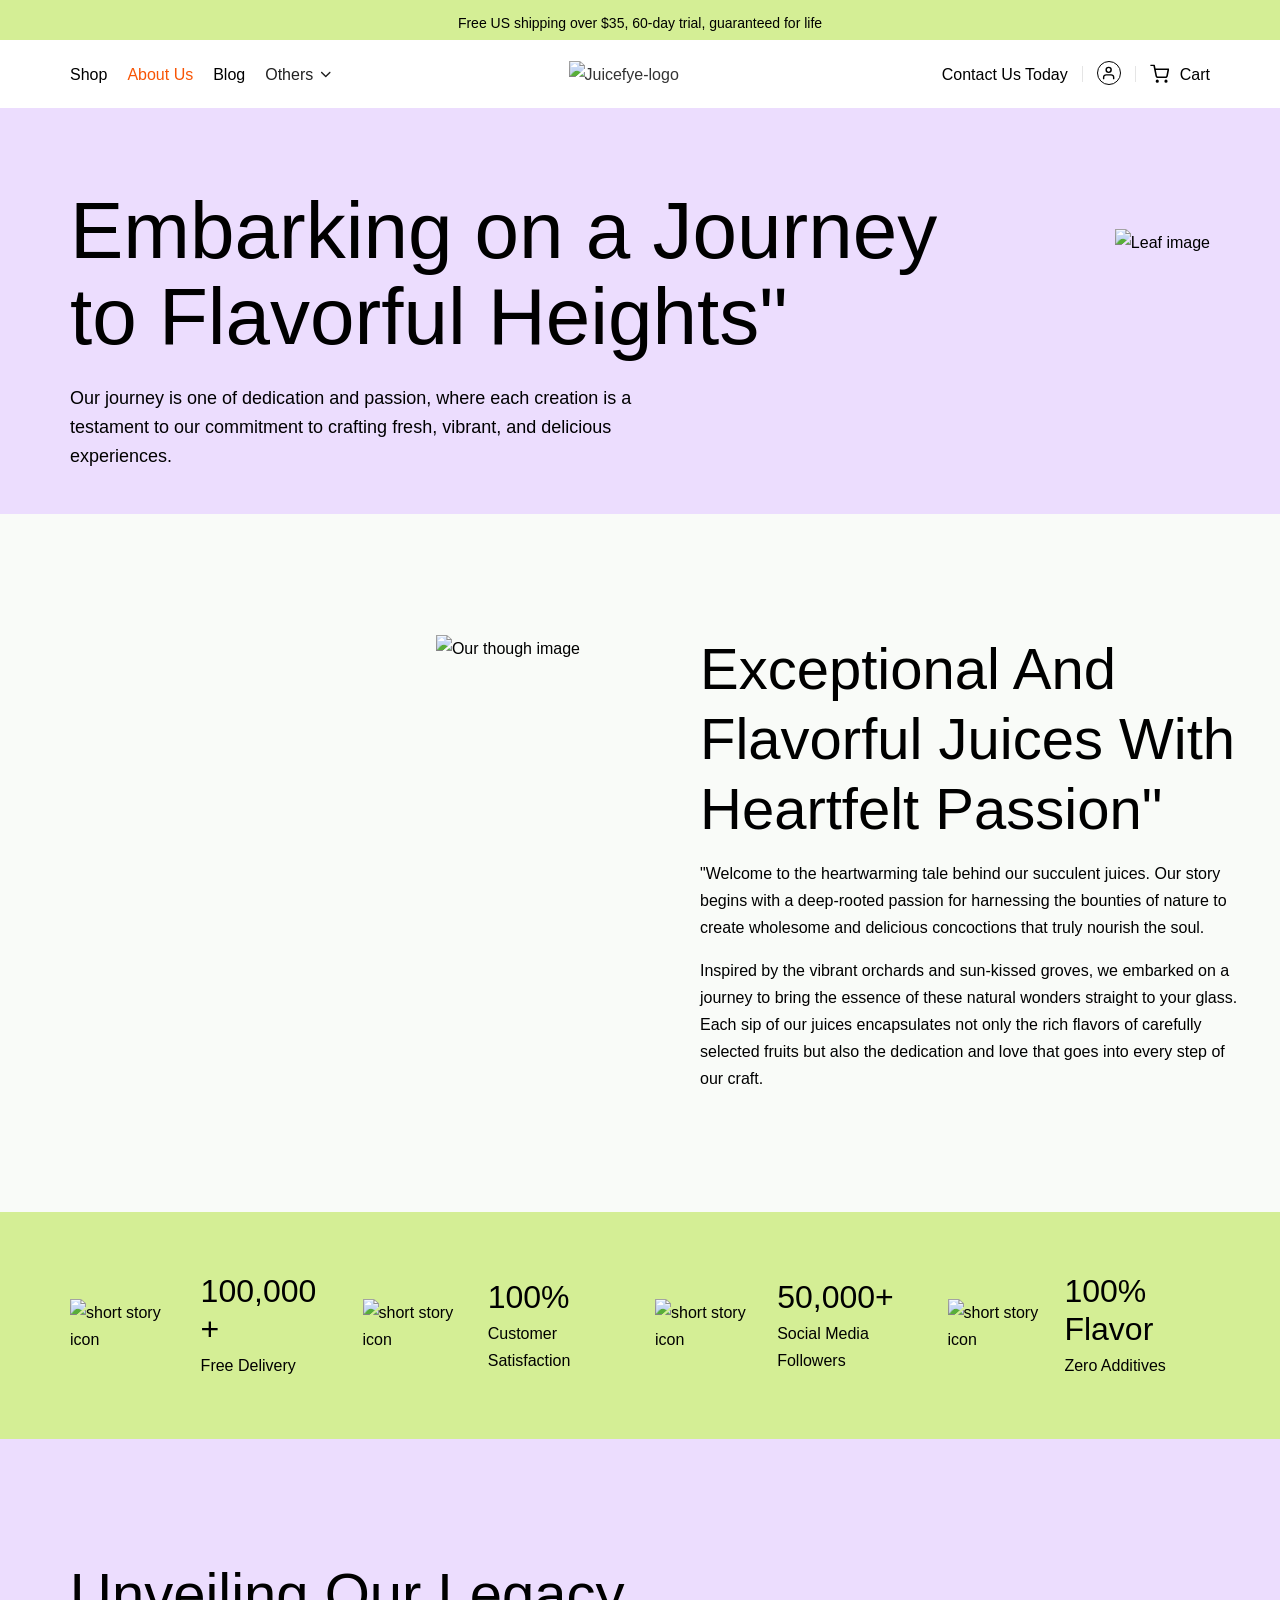
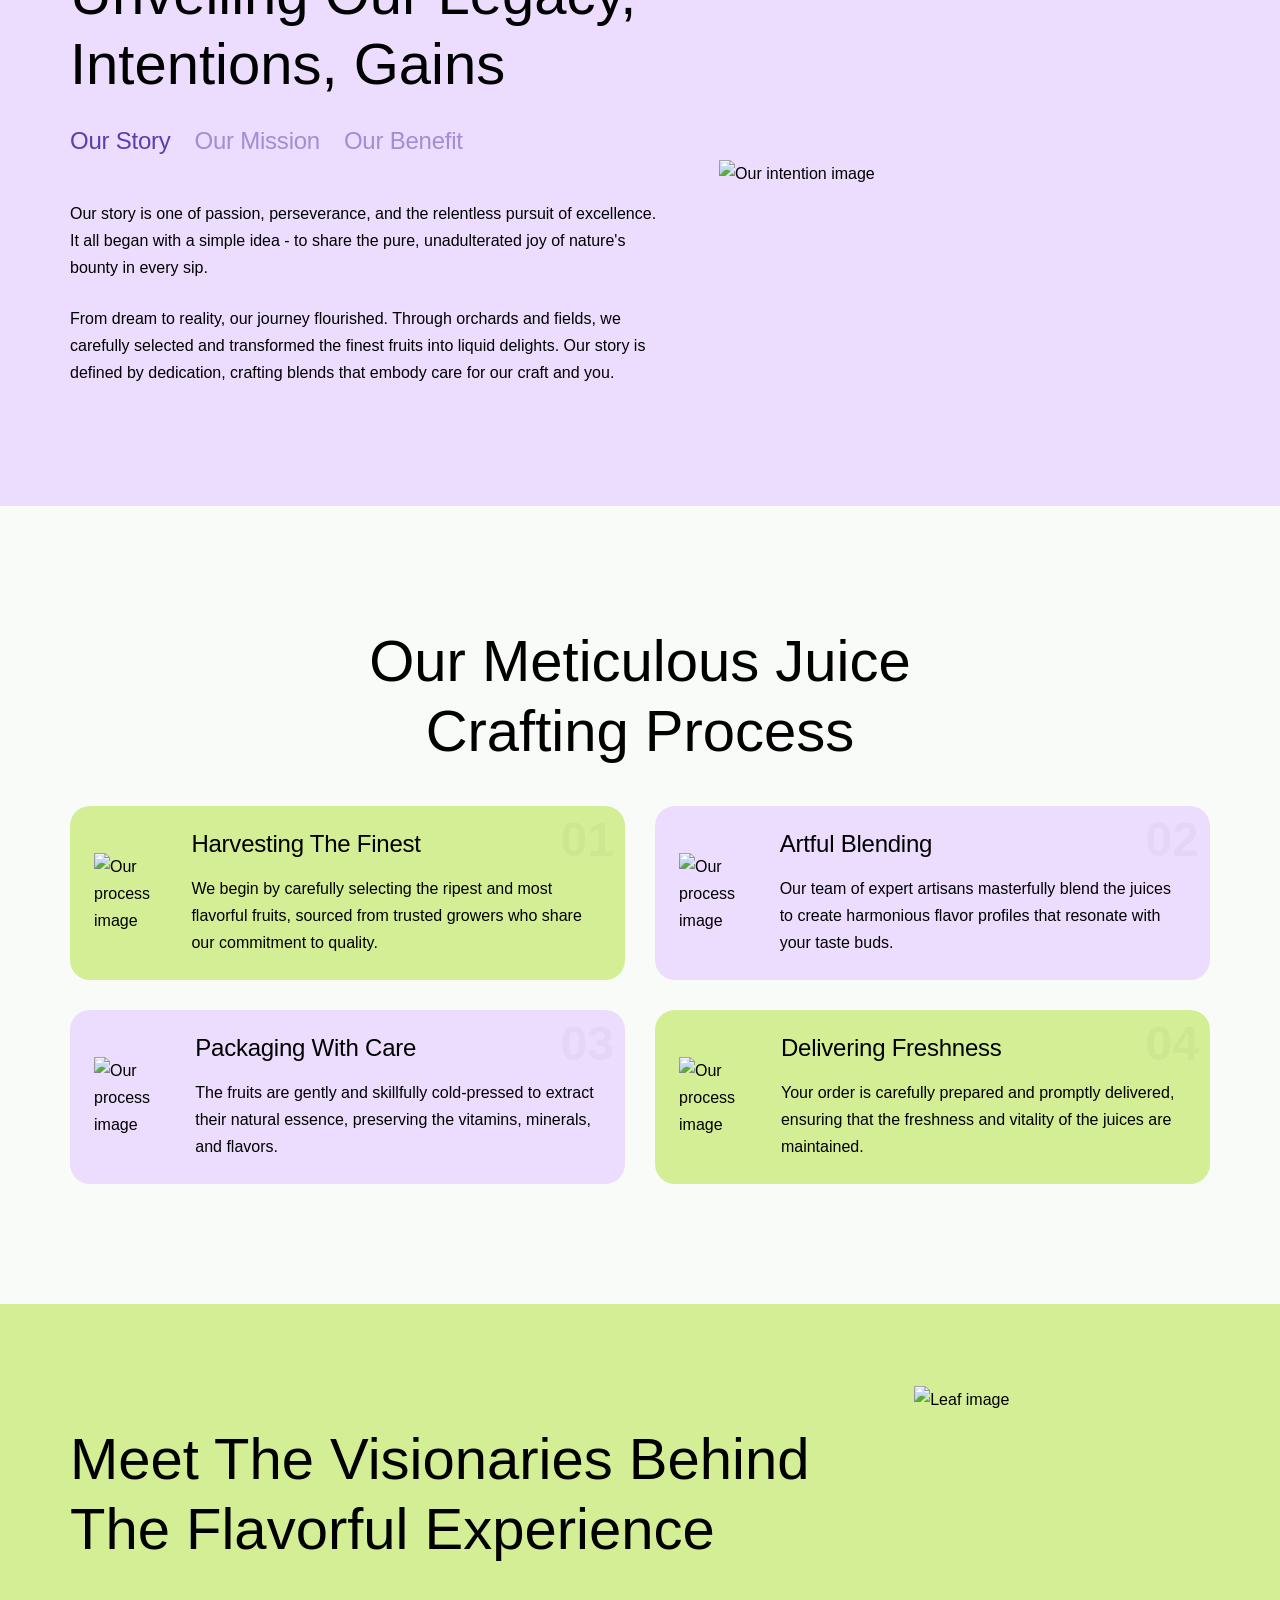
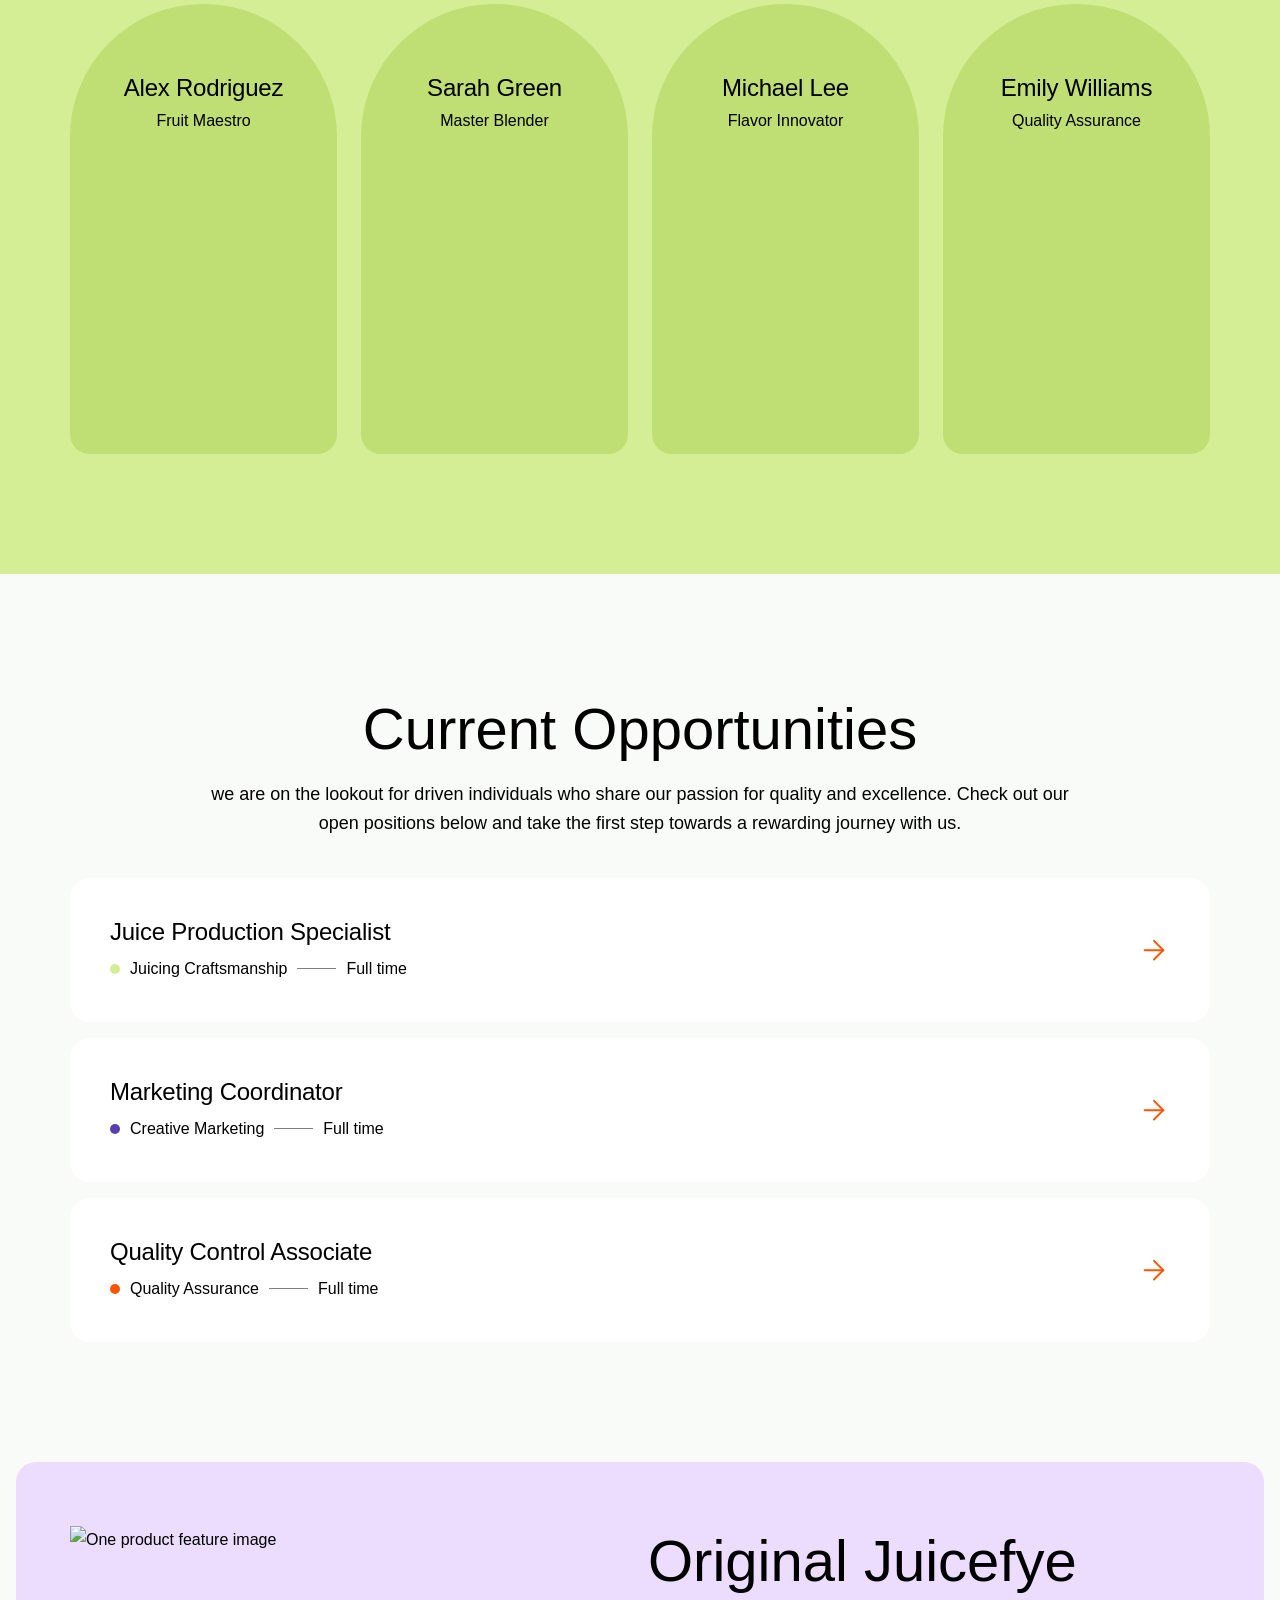
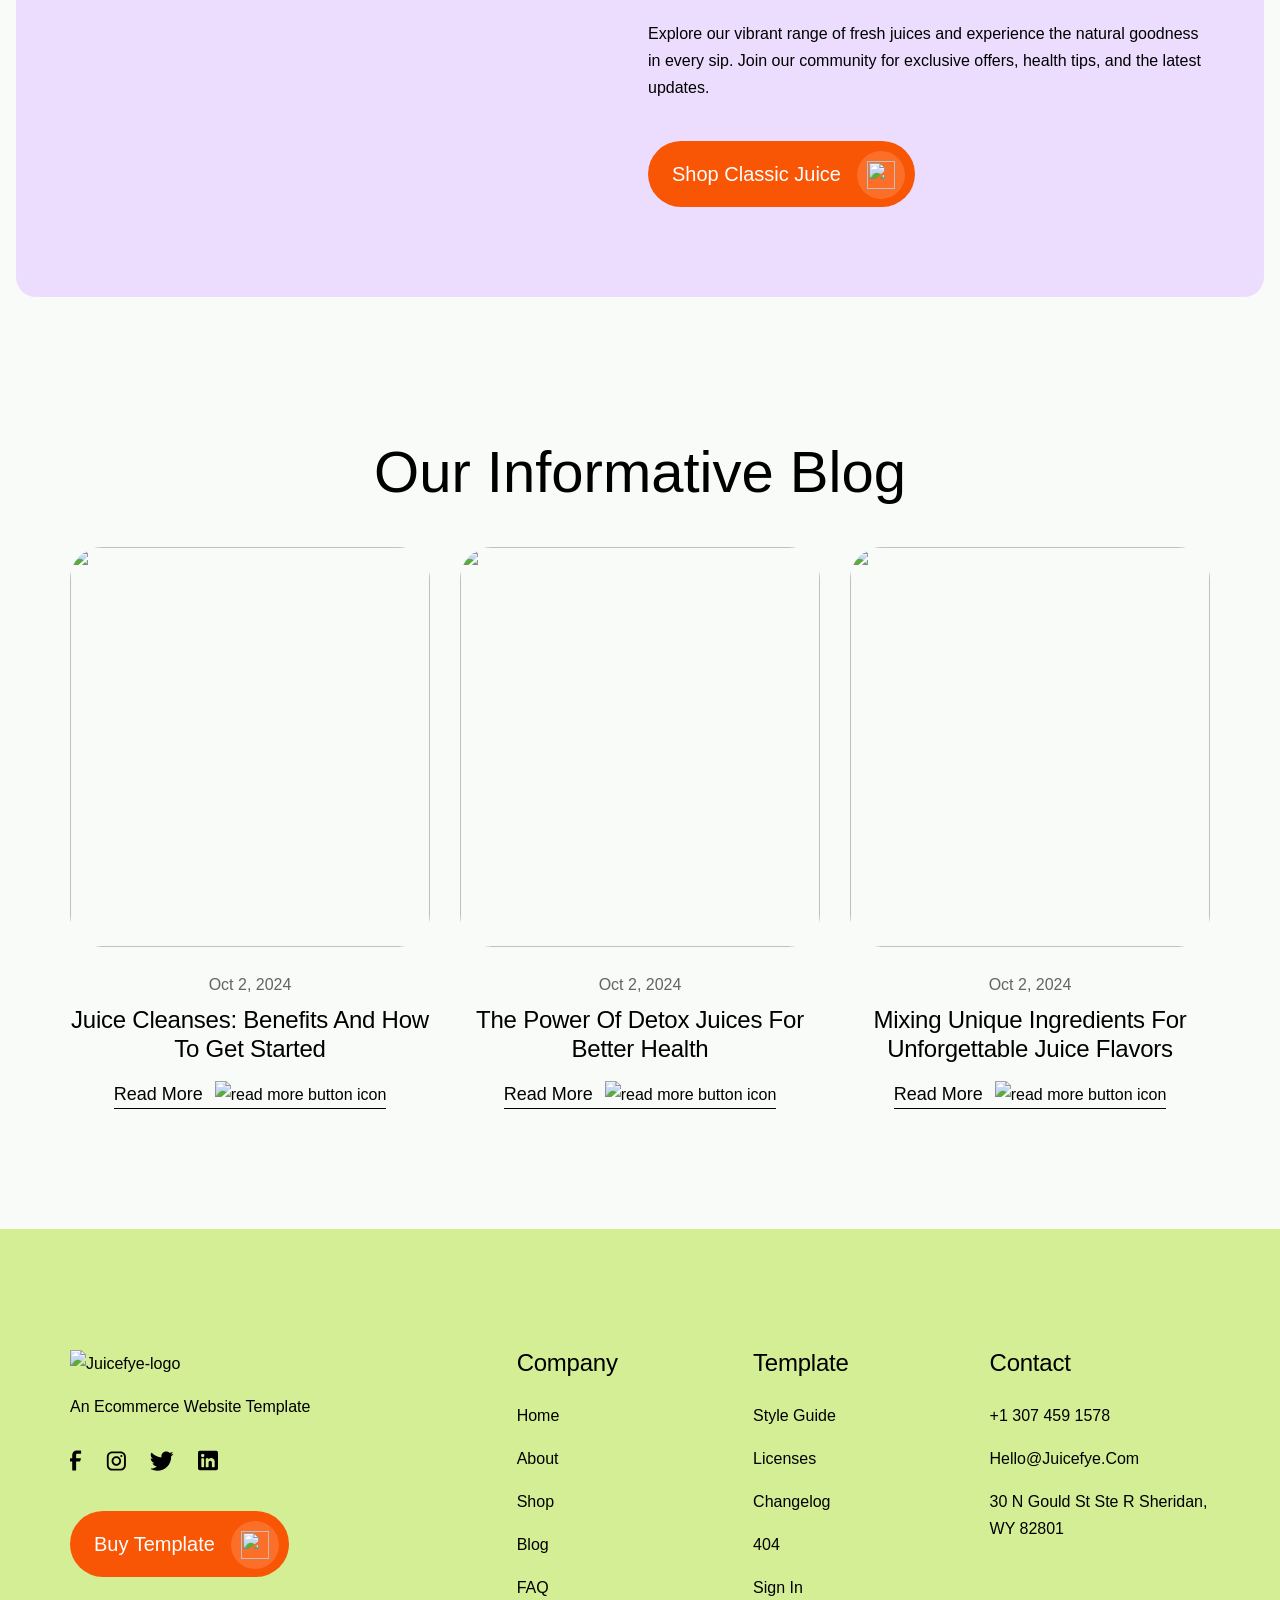
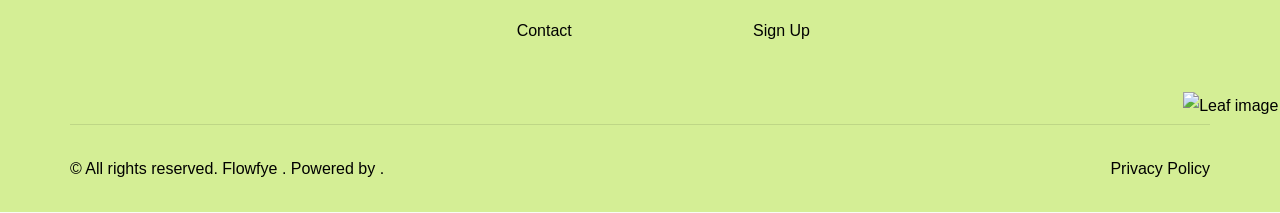
==== commit 4ea8b1c5: "Refactor code structure for improved readability and maintainability" ====
--- a/about.html
+++ b/about.html
@@ -1,1253 +1,265 @@
-<!DOCTYPE html>
-<!-- This site was created in Webflow. https://webflow.com -->
-<!-- Last Published: Tue May 19 2026 12:33:17 GMT+0000 (Coordinated Universal Time) -->
-<html data-wf-domain="juicefye.webflow.io" data-wf-page="65684884b59b530edf495278" data-wf-site="65684884b59b530edf495260" lang="en">
-  <head>
-    <meta charset="utf-8" />
-    <link href="https://cdn.prod.website-files.com" rel="preconnect" crossorigin="anonymous" />
-    <title>
-      About - Juicefye - Webflow Ecommerce website template
-    </title>
-    <meta content="Beautifully designed Webflow Template for Food &amp; Drink with a distinct design and subtle animations." name="description" />
-    <meta content="About - Juicefye - Webflow Ecommerce website template" property="og:title" />
-    <meta content="Beautifully designed Webflow Template for Food &amp; Drink with a distinct design and subtle animations." property="og:description" />
-    <meta content="https://cdn.prod.website-files.com/65684884b59b530edf495260/66ff5dfbe981bea94eb79d6d_open-graph.avif" property="og:image" />
-    <meta content="About - Juicefye - Webflow Ecommerce website template" property="twitter:title" />
-    <meta content="Beautifully designed Webflow Template for Food &amp; Drink with a distinct design and subtle animations." property="twitter:description" />
-    <meta content="https://cdn.prod.website-files.com/65684884b59b530edf495260/66ff5dfbe981bea94eb79d6d_open-graph.avif" property="twitter:image" />
-    <meta property="og:type" content="website" />
-    <meta content="summary_large_image" name="twitter:card" />
-    <meta content="width=device-width, initial-scale=1" name="viewport" />
-    <meta content="Webflow" name="generator" />
-    <link href="https://cdn.prod.website-files.com/65684884b59b530edf495260/css/juicefye.webflow.shared.c41d24513.css" rel="stylesheet" type="text/css" integrity="sha384-xB0kUTMa8uiqFizXYGYMYHeMq4jRCxz33aHJUIBK/caFRjggwI1AT+6H+18oQiOE" crossorigin="anonymous" />
-    <link href="https://fonts.googleapis.com" rel="preconnect" />
-    <link href="https://fonts.gstatic.com" rel="preconnect" crossorigin="anonymous" />
-    <script src="https://ajax.googleapis.com/ajax/libs/webfont/1.6.26/webfont.js" type="text/javascript">
-    </script>
-    <script type="text/javascript">
-      WebFont.load({  google: {    families: [&#34;Open Sans:300,300italic,400,400italic,600,600italic,700,700italic,800,800italic&#34;]  }});
-    </script>
-    <script type="text/javascript">
-      !function(o,c){var n=c.documentElement,t=&#34; w-mod-&#34;;n.className+=t+&#34;js&#34;,(&#34;ontouchstart&#34;in o||o.DocumentTouch&amp;&amp;c instanceof DocumentTouch)&amp;&amp;(n.className+=t+&#34;touch&#34;)}(window,document);
-    </script>
-    <link href="https://cdn.prod.website-files.com/65684884b59b530edf495260/66fe03f27bcf2cef89fef1e7_Favicon.svg" rel="shortcut icon" type="image/x-icon" />
-    <link href="https://cdn.prod.website-files.com/65684884b59b530edf495260/66fe040098bfc84fe559c1ac_webclip.svg" rel="apple-touch-icon" />
-    <script type="text/javascript">
-      window.__WEBFLOW_CURRENCY_SETTINGS = {&#34;currencyCode&#34;:&#34;USD&#34;,&#34;symbol&#34;:&#34;$&#34;,&#34;decimal&#34;:&#34;.&#34;,&#34;fractionDigits&#34;:2,&#34;group&#34;:&#34;,&#34;,&#34;template&#34;:&#34;{{wf {\&#34;path\&#34;:\&#34;symbol\&#34;,\&#34;type\&#34;:\&#34;PlainText\&#34;} }} {{wf {\&#34;path\&#34;:\&#34;amount\&#34;,\&#34;type\&#34;:\&#34;CommercePrice\&#34;} }} {{wf {\&#34;path\&#34;:\&#34;currencyCode\&#34;,\&#34;type\&#34;:\&#34;PlainText\&#34;} }}&#34;,&#34;hideDecimalForWholeNumbers&#34;:false};
-    </script>
-  </head>
-  <body>
-    <div class="banner-wrap">
-      <div class="banner-text">
-        Free US shipping over $35, 60-day trial, guaranteed for life
-      </div>
-    </div>
-    <div data-w-id="2661bb79-c2d2-d6ed-cc7f-9978ef71e1eb" data-animation="default" data-collapse="medium" data-duration="400" data-easing="ease" data-easing2="ease" role="banner" class="navbar w-nav">
-      <div class="nav-container">
-        <div class="navbar-inner">
-          <nav role="navigation" class="nav-menu w-nav-menu">
-            <div class="nav-link-wrap">
-              <a href="/shop.html" class="nav-link w-inline-block">              <div>
-                Shop
-              </div>
+<!DOCTYPE html><html lang="en"><head><meta charset="utf-8" /><link href="https://cdn.prod.website-files.com" rel="preconnect" crossorigin="anonymous" /><title>
+ About - Juicefye - Ecommerce website template
+ </title><meta content="Beautifully designed Website Template for Food &amp; Drink with a distinct design and subtle animations." name="description" /><meta content="About - Juicefye - Ecommerce website template" property="og:title" /><meta content="Beautifully designed Website Template for Food &amp; Drink with a distinct design and subtle animations." property="og:description" /><meta content="https://cdn.prod.website-files.com/65684884b59b530edf495260/66ff5dfbe981bea94eb79d6d_open-graph.avif" property="og:image" /><meta content="About - Juicefye - Ecommerce website template" property="twitter:title" /><meta content="Beautifully designed Website Template for Food &amp; Drink with a distinct design and subtle animations." property="twitter:description" /><meta content="https://cdn.prod.website-files.com/65684884b59b530edf495260/66ff5dfbe981bea94eb79d6d_open-graph.avif" property="twitter:image" /><meta property="og:type" content="website" /><meta content="summary_large_image" name="twitter:card" /><meta content=" width=device-width, initial-scale=1" name="viewport" /><link href="css/juicefye.shared.css" rel="stylesheet" type="text/css" integrity="sha384-xB0kUTMa8uiqFizXYGYMYHeMq4jRCxz33aHJUIBK/caFRjggwI1AT+6H+18oQiOE" crossorigin="anonymous" /><link href="https://fonts.googleapis.com" rel="preconnect" /><link href="https://fonts.gstatic.com" rel="preconnect" crossorigin="anonymous" /><link href="https://cdn.prod.website-files.com/65684884b59b530edf495260/66fe03f27bcf2cef89fef1e7_Favicon.svg" rel="shortcut icon" type="image/x-icon" /><link href="https://cdn.prod.website-files.com/65684884b59b530edf495260/66fe040098bfc84fe559c1ac_webclip.svg" rel="apple-touch-icon" /></head><body><div class="banner-wrap"><div class="banner-text">
+ Free US shipping over $35, 60-day trial, guaranteed for life
+ </div></div><div data-animation="default" data-collapse="medium" data-duration="400" data-easing="ease" data-easing2="ease" role="banner" class="navbar w-nav"><div class="nav-container"><div class="navbar-inner"><nav role="navigation" class="nav-menu w-nav-menu"><div class="nav-link-wrap"><a href="/shop.html" class="nav-link w-inline-block"><div>
+ Shop
+ </div></a><a href="/about.html" aria-current="page" class="nav-link w-inline-block w--current"><div>
+ About us
+ </div></a><a href="/blog.html" class="nav-link w-inline-block"><div>
+ Blog
+ </div></a><a href="/blog.html" class="nav-link show-on-mobile w-inline-block"><div>
+ Contact us today
+ </div></a><div data-hover="false" data-delay="0" class="dropdown w-dropdown"><div class="dropdown-toggle w-dropdown-toggle"><div>
+ Others
+ </div><div class="icon nav-dropdown-icon"><svg xmlns="http://www.w3.org/2000/svg" width="100%" viewBox="0 0 20 21" fill="none"><g clip-path="url(#clip0_1895_9125)"><path fill-rule="evenodd" clip-rule="evenodd" d="M10.2943 13.4672C10.1442 13.6172 9.94071 13.7015 9.72848 13.7015C9.51625 13.7015 9.31271 13.6172 9.16262 13.4672L4.63497 8.93953C4.55852 8.8657 4.49755 8.77738 4.4556 8.67974C4.41366 8.58209 4.39158 8.47707 4.39066 8.37079C4.38973 8.26452 4.40998 8.15913 4.45023 8.06077C4.49047 7.96241 4.5499 7.87305 4.62505 7.7979C4.70019 7.72275 4.78956 7.66332 4.88792 7.62308C4.98628 7.58283 5.09167 7.56258 5.19794 7.56351C5.30421 7.56443 5.40924 7.58651 5.50689 7.62846C5.60453 7.6704 5.69285 7.73137 5.76668 7.80782L9.72848 11.7696L13.6903 7.80782C13.8412 7.66203 14.0434 7.58135 14.2533 7.58318C14.4631 7.585 14.6638 7.66917 14.8122 7.81757C14.9606 7.96596 15.0448 8.1667 15.0466 8.37656C15.0485 8.58641 14.9678 8.78858 14.822 8.93953L10.2943 13.4672Z" fill="currentColor"></path></g><defs><clipPath id="clip0_1895_9125"><rect width="19.2087" height="19.2087" fill="currentColor" transform="translate(0.125 0.895508)"></rect></clipPath></defs></svg></div></div><nav class="dropdown-list w-dropdown-list"><div class="dropdown-list-inner"><div class="dropdown-list-top-content"><div class="dropdown-list-column"><a href="/index.html" class="nav-link w-inline-block"><div>
+ Home
+ </div></a><a href="/about.html" aria-current="page" class="nav-link w-inline-block w--current"><div>
+ About Us
+ </div></a><a href="/shop.html" class="nav-link w-inline-block"><div>
+ Shop
+ </div></a><a href="#" class="nav-link w-inline-block"><div>
+ Shop Details
+ </div></a><a href="/blog.html" class="nav-link w-inline-block"><div>
+ Blog
+ </div></a><a href="#" class="nav-link w-inline-block"><div>
+ Blog Details
+ </div></a></div><div class="dropdown-list-column"><a href="/#" class="nav-link w-inline-block"><div>
+ Contact Us
+ </div></a><a href="/shop-location" class="nav-link w-inline-block"><div>
+ Location
+ </div></a><a href="/faq.html" class="nav-link w-inline-block"><div>
+ FAQ
+ </div></a></div><div class="dropdown-list-column"><a href="#" class="nav-link w-inline-block"><div>
+ Checkout
+ </div></a><a href="/privacy" class="nav-link w-inline-block"><div>
+ Privacy Policy
+ </div></a><a href="/404" class="nav-link w-inline-block"><div>
+ 404 Error
+ </div></a><a href="/log-in" class="nav-link w-inline-block"><div>
+ Sign in
+ </div></a><a href="/sign-up" class="nav-link w-inline-block"><div>
+ Sign up
+ </div></a><a href="#" target="_blank" class="more-template-link w-inline-block"><div>
+ More Website Templates
+ </div></a></div></div><div class="dropdown-list-bottom-content"><p class="nav-copyright-text">
+ © Made By
+ <a href="https://www.flowfye.com/" target="_blank" class="external-link"> flowfye
 </a>
-              <a href="/about.html" aria-current="page" class="nav-link w-inline-block w--current">              <div>
-                About us
-              </div>
+ - Powered By
+ <a href="#" target="_blank"></a></p><div class="social-icon-wrap"><a href="https://www.facebook.com/reestify" target="_blank" class="social-icon facebook-icon w-inline-block"><svg xmlns="http://www.w3.org/2000/svg" width="100%" viewBox="0 0 12 21" fill="none"><g clip-path="url(#clip0_1864_10523)"><path d="M10.5556 3.83333H7.22222C6.60855 3.83333 6.11111 4.3308 6.11111 4.94444V8.27778H10.5556C10.6819 8.27498 10.8018 8.33378 10.8769 8.43544C10.952 8.53711 10.9731 8.66889 10.9333 8.78889L10.1111 11.2333C10.0353 11.4577 9.82567 11.6093 9.58889 11.6111H6.11111V19.9444C6.11111 20.2512 5.86233 20.5 5.55555 20.5H2.77778C2.47096 20.5 2.22222 20.2512 2.22222 19.9444V11.6111H0.555555C0.248733 11.6111 0 11.3623 0 11.0556V8.83333C0 8.52656 0.248733 8.27778 0.555555 8.27778H2.22222V4.94444C2.22222 2.48984 4.21211 0.5 6.66667 0.5H10.5556C10.8623 0.5 11.1111 0.748733 11.1111 1.05556V3.27778C11.1111 3.5846 10.8623 3.83333 10.5556 3.83333Z" fill="currentColor"></path></g><defs><clipPath id="clip0_1864_10523"><rect width="12" height="20" fill="currentColor" transform="translate(0 0.5)"></rect></clipPath></defs></svg></a><a href="https://x.com/?lang=en" target="_blank" class="social-icon twitter-icon w-inline-block"><svg xmlns="http://www.w3.org/2000/svg" width="100%" viewBox="0 0 25 21" fill="none"><g clip-path="url(#clip0_1864_10527)"><path d="M24.2411 3.39857C23.6341 4.2084 22.9002 4.91482 22.0679 5.49055C22.0679 5.70209 22.0679 5.91363 22.0679 6.13694C22.0746 9.97858 20.5401 13.6622 17.8084 16.3621C15.0766 19.062 11.3763 20.5522 7.53683 20.4986C5.31714 20.5061 3.12587 19.9993 1.13469 19.0178C1.02732 18.9709 0.958076 18.8647 0.958482 18.7475V18.6182C0.958482 18.4494 1.09523 18.3127 1.26391 18.3127C3.44581 18.2407 5.54986 17.4842 7.27839 16.1502C5.30347 16.1104 3.52655 14.9404 2.70879 13.1415C2.66749 13.0433 2.68034 12.9305 2.74273 12.8441C2.80511 12.7577 2.908 12.7101 3.01421 12.7185C3.61443 12.7787 4.22066 12.7229 4.79977 12.5539C2.61962 12.1013 0.981475 10.2914 0.74703 8.0761C0.738704 7.96982 0.786325 7.86694 0.872704 7.80446C0.95907 7.74211 1.07171 7.72917 1.16993 7.7706C1.75498 8.02877 2.38655 8.16472 3.02596 8.17008C1.11563 6.9163 0.290494 4.53145 1.01721 2.36435C1.09223 2.15377 1.27246 1.9982 1.49166 1.95483C1.71085 1.91144 1.93671 1.98665 2.0862 2.1528C4.66407 4.89642 8.2061 6.53133 11.9654 6.71281C11.8692 6.32858 11.8219 5.93369 11.8245 5.53755C11.8597 3.46043 13.1449 1.61008 15.0785 0.852774C17.0119 0.0954789 19.2112 0.581088 20.6466 2.08228C21.6249 1.89589 22.5708 1.56726 23.4541 1.10681C23.5188 1.06642 23.6008 1.06642 23.6656 1.10681C23.7059 1.17155 23.7059 1.25362 23.6656 1.31836C23.2377 2.29807 22.515 3.11977 21.5981 3.66888C22.401 3.57577 23.1897 3.38637 23.9475 3.10477C24.0113 3.06134 24.0951 3.06134 24.1589 3.10477C24.2124 3.12921 24.2524 3.17597 24.2682 3.23258C24.284 3.2892 24.2741 3.34992 24.2411 3.39857Z" fill="currentColor"></path></g><defs><clipPath id="clip0_1864_10527"><rect width="25" height="20" fill="currentColor" transform="translate(0 0.5)"></rect></clipPath></defs></svg></a><a href="https://www.instagram.com/" target="_blank" class="social-icon w-inline-block"><svg xmlns="http://www.w3.org/2000/svg" width="100%" viewBox="0 0 21 21" fill="none"><g clip-path="url(#clip0_1864_10525)"><path fill-rule="evenodd" clip-rule="evenodd" d="M15.3214 0.5H6.43251C3.36426 0.5 0.876953 2.98731 0.876953 6.05556V14.9444C0.876953 18.0127 3.36426 20.5 6.43251 20.5H15.3214C18.3896 20.5 20.877 18.0127 20.877 14.9444V6.05556C20.877 2.98731 18.3896 0.5 15.3214 0.5ZM18.9325 14.9444C18.9264 16.9362 17.3132 18.5494 15.3214 18.5556H6.43251C4.44068 18.5494 2.8275 16.9362 2.8214 14.9444V6.05556C2.8275 4.06372 4.44068 2.45054 6.43251 2.44444H15.3214C17.3132 2.45054 18.9264 4.06372 18.9325 6.05556V14.9444ZM16.1547 6.33333C16.7684 6.33333 17.2658 5.83587 17.2658 5.22222C17.2658 4.60858 16.7684 4.11111 16.1547 4.11111C15.5411 4.11111 15.0436 4.60858 15.0436 5.22222C15.0436 5.83587 15.5411 6.33333 16.1547 6.33333ZM10.877 5.5C8.11553 5.5 5.87695 7.73858 5.87695 10.5C5.87695 13.2614 8.11553 15.5 10.877 15.5C13.6384 15.5 15.877 13.2614 15.877 10.5C15.88 9.173 15.3541 7.89952 14.4157 6.9612C13.4774 6.02288 12.204 5.49704 10.877 5.5ZM7.8214 10.5C7.8214 12.1876 9.1894 13.5556 10.877 13.5556C12.5645 13.5556 13.9325 12.1876 13.9325 10.5C13.9325 8.81244 12.5645 7.44444 10.877 7.44444C9.1894 7.44444 7.8214 8.81244 7.8214 10.5Z" fill="currentColor"></path></g><defs><clipPath id="clip0_1864_10525"><rect width="21" height="20" fill="currentColor" transform="translate(0 0.5)"></rect></clipPath></defs></svg></a></div></div></div></nav></div></div></nav><a href="/" class="brand-logo-wrap w-nav-brand"><img src="https://cdn.prod.website-files.com/65684884b59b530edf495260/66dfdf172c39ed80159d9127_Juicefye-logo.svg" loading="lazy" width="218" alt="Juicefye-logo" class="logo-image" /></a><div class="nav-content-menu"><a href="/#" class="nav-link hide-on-landscape w-inline-block"><div>
+ Contact us today
+ </div></a><div class="nav-line"></div><div data-hover="false" data-delay="0" class="user-dropdown w-dropdown"><div class="user-dropdown-toggle w-dropdown-toggle"><div class="user-dropdown-icon"><svg xmlns="http://www.w3.org/2000/svg" width="100%" viewBox="0 0 17 17" fill="none"><path d="M13.4577 14.5V13.1667C13.4577 12.4594 13.1767 11.7811 12.6766 11.281C12.1765 10.781 11.4983 10.5 10.791 10.5H5.45768C4.75044 10.5 4.07216 10.781 3.57206 11.281C3.07197 11.7811 2.79102 12.4594 2.79102 13.1667V14.5" stroke="currentColor" stroke-width="1.5" stroke-linecap="round" stroke-linejoin="round"></path><path d="M8.12565 7.83333C9.59841 7.83333 10.7923 6.63943 10.7923 5.16667C10.7923 3.69391 9.59841 2.5 8.12565 2.5C6.65289 2.5 5.45898 3.69391 5.45898 5.16667C5.45898 6.63943 6.65289 7.83333 8.12565 7.83333Z" stroke="currentColor" stroke-width="1.5" stroke-linecap="round" stroke-linejoin="round"></path></svg></div></div><nav class="user-dropdown-list w-dropdown-list"><a href="/sign-up" class="user-dropdown-link w-inline-block"><div>
+ Sign up
+ </div></a><a href="/log-in" class="user-dropdown-link w-inline-block"><div>
+ Log in
+ </div></a></nav></div><div class="nav-line"></div><div data-open-product="" class="w-commerce-commercecartwrapper" data-node-type="commerce-cart-wrapper"><a class="w-commerce-commercecartopenlink cart-button w-inline-block" role="button" aria-haspopup="dialog" aria-label="Open cart" data-node-type="commerce-cart-open-link" href="#"><div class="cart-icon"><svg xmlns="http://www.w3.org/2000/svg" width="100%" viewBox="0 0 21 21" fill="none"><g clip-path="url(#clip0_2068_17433)"><path d="M7.62435 18.8334C8.08459 18.8334 8.45768 18.4603 8.45768 18.0001C8.45768 17.5398 8.08459 17.1667 7.62435 17.1667C7.16411 17.1667 6.79102 17.5398 6.79102 18.0001C6.79102 18.4603 7.16411 18.8334 7.62435 18.8334Z" stroke="currentColor" stroke-width="1.66667" stroke-linecap="round" stroke-linejoin="round"></path><path d="M16.7923 18.8334C17.2526 18.8334 17.6257 18.4603 17.6257 18.0001C17.6257 17.5398 17.2526 17.1667 16.7923 17.1667C16.3321 17.1667 15.959 17.5398 15.959 18.0001C15.959 18.4603 16.3321 18.8334 16.7923 18.8334Z" stroke="currentColor" stroke-width="1.66667" stroke-linecap="round" stroke-linejoin="round"></path><path d="M0.958984 1.3335H4.29232L6.52565 12.4918C6.60186 12.8755 6.81058 13.2201 7.11527 13.4654C7.41997 13.7107 7.80123 13.841 8.19232 13.8335H16.2923C16.6834 13.841 17.0647 13.7107 17.3694 13.4654C17.6741 13.2201 17.8828 12.8755 17.959 12.4918L19.2923 5.50016H5.12565" stroke="currentColor" stroke-width="1.66667" stroke-linecap="round" stroke-linejoin="round"></path></g><defs><clipPath id="clip0_2068_17433"><rect width="20" height="20" fill="currentColor" transform="translate(0.125 0.5)"></rect></clipPath></defs></svg></div><div class="text-block w-inline-block">
+ Cart
+ </div><div style="display:none" data-count-hide-rule="always" class="w-commerce-commercecartopenlinkcount">
+ 0
+ </div></a><div style="display:none" class="w-commerce-commercecartcontainerwrapper w-commerce-commercecartcontainerwrapper--cartType-rightSidebar" data-node-type="commerce-cart-container-wrapper"><div data-node-type="commerce-cart-container" role="dialog" class="w-commerce-commercecartcontainer"><div class="w-commerce-commercecartheader cart-header"><h4 class="w-commerce-commercecartheading cart-header-title">
+ Your Cart
+ </h4><a class="w-commerce-commercecartcloselink close-button w-inline-block" role="button" aria-label="Close cart" data-node-type="commerce-cart-close-link"><div class="icon"><svg xmlns="http://www.w3.org/2000/svg" width="100%" viewBox="0 0 24 24" fill="none"><path d="M18 6L6 18" stroke="currentColor" stroke-width="2" stroke-linecap="round" stroke-linejoin="round"></path><path d="M6 6L18 18" stroke="currentColor" stroke-width="2" stroke-linecap="round" stroke-linejoin="round"></path></svg></div></a></div><div class="w-commerce-commercecartformwrapper cart-form-wrapper"><form style="display:none" class="w-commerce-commercecartform" data-node-type="commerce-cart-form"><div class="w-commerce-commercecartlist cart-list"><div class="w-commerce-commercecartitem cart-item"><a href="#" class="cart-image-wrap w-inline-block"><img src="https://cdn.prod.website-files.com/plugins/Basic/assets/placeholder.60f9b1840c.svg" alt="" class="w-commerce-commercecartitemimage cart-image w-dyn-bind-empty" /></a><div class="cart-item-info"><div class="w-commerce-commercecartiteminfo cart-item-info-inner"><div class="w-commerce-commercecartproductname cart-item-name w-dyn-bind-empty"></div><div class="cart-item-price"><div>
+ Shop this classic Juice -
+ </div><div>
+ $ 0.00 USD
+ </div></div><ul class="w-commerce-commercecartoptionlist"><li><span></span><span> :
+</span><span></span></li></ul><input aria-label="Update quantity" class="w-commerce-commercecartquantity cart-quantity" required="" pattern="^[0-9]+$" inputmode="numeric" type="number" name="quantity" autocomplete="off" data-commerce-sku-id="" value="1" /></div><a href="#" role="button" class="remove-button w-inline-block" data-commerce-sku-id="" aria-label="Remove item from cart"></a></div></div></div><div class="w-commerce-commercecartfooter cart-footer"><div aria-atomic="true" aria-live="polite" class="w-commerce-commercecartlineitem cart-line-item"><div>
+ Subtotal
+ </div><div class="w-commerce-commercecartordervalue"></div></div><div><div data-node-type="commerce-cart-quick-checkout-actions" style="display:none"><a data-node-type="commerce-cart-apple-pay-button" role="button" aria-label="Apple Pay" aria-haspopup="dialog" style="background-image:-webkit-named-image(apple-pay-logo-white);background-size:100% 50%;background-position:50% 50%;background-repeat:no-repeat" class="w-commerce-commercecartapplepaybutton apple-pay" tabindex="0"><div></div></a><a data-node-type="commerce-cart-quick-checkout-button" role="button" tabindex="0" aria-haspopup="dialog" style="display:none" class="w-commerce-commercecartquickcheckoutbutton pay-with-browser"><svg class="w-commerce-commercequickcheckoutgoogleicon" xmlns="http://www.w3.org/2000/svg" xlink="http://www.w3.org/1999/xlink" width="16" height="16" viewBox="0 0 16 16"><defs><polygon id="google-mark-a" points="0 .329 3.494 .329 3.494 7.649 0 7.649"></polygon><polygon id="google-mark-c" points=".894 0 13.169 0 13.169 6.443 .894 6.443"></polygon></defs><g fill="none" fill-rule="evenodd"><path fill="#4285F4" d="M10.5967,12.0469 L10.5967,14.0649 L13.1167,14.0649 C14.6047,12.6759 15.4577,10.6209 15.4577,8.1779 C15.4577,7.6339 15.4137,7.0889 15.3257,6.5559 L7.8887,6.5559 L7.8887,9.6329 L12.1507,9.6329 C11.9767,10.6119 11.4147,11.4899 10.5967,12.0469"></path><path fill="#34A853" d="M7.8887,16 C10.0137,16 11.8107,15.289 13.1147,14.067 C13.1147,14.066 13.1157,14.065 13.1167,14.064 L10.5967,12.047 C10.5877,12.053 10.5807,12.061 10.5727,12.067 C9.8607,12.556 8.9507,12.833 7.8887,12.833 C5.8577,12.833 4.1387,11.457 3.4937,9.605 L0.8747,9.605 L0.8747,11.648 C2.2197,14.319 4.9287,16 7.8887,16"></path><g transform="translate(0 4)"><mask id="google-mark-b" fill="#fff"><use href="#google-mark-a"></use></mask><path fill="#FBBC04" d="M3.4639,5.5337 C3.1369,4.5477 3.1359,3.4727 3.4609,2.4757 L3.4639,2.4777 C3.4679,2.4657 3.4749,2.4547 3.4789,2.4427 L3.4939,0.3287 L0.8939,0.3287 C0.8799,0.3577 0.8599,0.3827 0.8459,0.4117 C-0.2821,2.6667 -0.2821,5.3337 0.8459,7.5887 L0.8459,7.5997 C0.8549,7.6167 0.8659,7.6317 0.8749,7.6487 L3.4939,5.6057 C3.4849,5.5807 3.4729,5.5587 3.4639,5.5337" mask="url(#google-mark-b)"></path></g><mask id="google-mark-d" fill="#fff"><use href="#google-mark-c"></use></mask><path fill="#EA4335" d="M0.894,4.3291 L3.478,6.4431 C4.113,4.5611 5.843,3.1671 7.889,3.1671 C9.018,3.1451 10.102,3.5781 10.912,4.3671 L13.169,2.0781 C11.733,0.7231 9.85,-0.0219 7.889,0.0001 C4.941,0.0001 2.245,1.6791 0.894,4.3291" mask="url(#google-mark-d)"></path></g></svg><svg class="w-commerce-commercequickcheckoutmicrosofticon" xmlns="http://www.w3.org/2000/svg" width="16" height="16" viewBox="0 0 16 16"><g fill="none" fill-rule="evenodd"><polygon fill="#F05022" points="7 7 1 7 1 1 7 1"></polygon><polygon fill="#7DB902" points="15 7 9 7 9 1 15 1"></polygon><polygon fill="#00A4EE" points="7 15 1 15 1 9 7 9"></polygon><polygon fill="#FFB700" points="15 15 9 15 9 9 15 9"></polygon></g></svg><div>
+ Pay with browser.
+ </div></a></div><a href="/checkout" value="Checkout" class="w-commerce-commercecartcheckoutbutton checkout-button" data-loading-text="Hang Tight..." data-node-type="cart-checkout-button"> Checkout
+</a></div></div></form><div class="w-commerce-commercecartemptystate"><div aria-label="This cart is empty" aria-live="polite">
+ No items found.
+ </div></div><div aria-live="assertive" style="display:none" data-node-type="commerce-cart-error" class="w-commerce-commercecarterrorstate error-message cart-error-message"><div class="w-cart-error-msg">
+ Product is not available in this quantity.
+ </div></div></div></div></div></div><div class="menu-icon w-nav-button"><div class="menu-icon-line-top"></div><div class="menu-icon-line-middle"><div class="menu-icon-line-middle-inner"></div></div><div class="menu-icon-line-bottom"></div></div></div></div></div></div><header class="section-about-hero"><div class="container-main"><div class="section-component"><div  class="about-hero-title"><h1>
+ Embarking on a Journey to Flavorful Heights&#34;
+ </h1></div><div  class="about-hero-para-wrap"><p>
+ Our journey is one of dedication and passion, where each creation is a testament to our commitment to crafting fresh, vibrant, and delicious experiences.
+ </p></div><div  class="about-hero-image"><img src="https://cdn.prod.website-files.com/65684884b59b530edf495260/656fc86eea34adffc540e714_about-hero-image.webp" loading="lazy" sizes="(max-width: 479px) 100vw, (max-width: 767px) 94vw, (max-width: 991px) 95vw, (max-width: 1439px) 96vw, 1140px" srcset="https://cdn.prod.website-files.com/65684884b59b530edf495260/656fc86eea34adffc540e714_about-hero-image-p-500.png 500w, https://cdn.prod.website-files.com/65684884b59b530edf495260/656fc86eea34adffc540e714_about-hero-image-p-800.png 800w, https://cdn.prod.website-files.com/65684884b59b530edf495260/656fc86eea34adffc540e714_about-hero-image.webp 1141w" alt="About hero image" /></div><img src="https://cdn.prod.website-files.com/65684884b59b530edf495260/656aee47f6e786000e412361_leaf-image.png" loading="lazy" alt="Leaf image" class="about-hero-leaf" /></div></div></header><section class="section-our-thought"><div class="container-large"><div class="section-component"><div class="our-thought-element"><div id="w-node-_09694e99-c8cb-3a01-6b65-dd2c865571d9-df495278" class="our-thought-image-wrap"><img src="https://cdn.prod.website-files.com/65684884b59b530edf495260/656fcb2c8a358ad2b665e4b6_our-though.webp" loading="lazy"  alt="Our though image" class="our-thought-image" /></div><div id="w-node-_09694e99-c8cb-3a01-6b65-dd2c865571db-df495278" class="our-thought-content-wrap"><div id="w-node-_09694e99-c8cb-3a01-6b65-dd2c865571dc-df495278" class="flex-vertical-with-gap-16px"><h2 >
+ Exceptional and Flavorful Juices with Heartfelt Passion&#34;
+ </h2><p >
+ &#34;Welcome to the heartwarming tale behind our succulent juices. Our story begins with a deep-rooted passion for harnessing the bounties of nature to create wholesome and delicious concoctions that truly nourish the soul.
+ </p><p >
+ Inspired by the vibrant orchards and sun-kissed groves, we embarked on a journey to bring the essence of these natural wonders straight to your glass. Each sip of our juices encapsulates not only the rich flavors of carefully selected fruits but also the dedication and love that goes into every step of our craft.
+ </p></div></div><img src="https://cdn.prod.website-files.com/65684884b59b530edf495260/657117a638ba240a51f14685_leaf-2-image.png" loading="lazy" alt="" class="our-thought-leaf-image" /></div></div></div></section><section class="section-our-short-summary"><div class="container-main"><div class="section-component"><div class="our-short-summary-list"><div id="w-node-_589691aa-3c2d-ab41-51bd-6c144af1a273-df495278" class="our-short-summary-item"><img src="https://cdn.prod.website-files.com/65684884b59b530edf495260/656fcc3b16eac701c9a5083b_short-story-icon-4.png" loading="lazy" alt="short story icon" class="short-summary-icon" /><div class="short-summary-content-wrap"><h2 class="sub-heading-regular">
+ 100,000 +
+ </h2><p>
+ Free Delivery
+ </p></div></div><div id="w-node-_589691aa-3c2d-ab41-51bd-6c144af1a27a-df495278" class="our-short-summary-item"><img src="https://cdn.prod.website-files.com/65684884b59b530edf495260/656fcc3b16eac701c9a5083d_short-story-icon-3.png" loading="lazy" alt="short story icon" class="short-summary-icon" /><div class="short-summary-content-wrap"><h2 class="sub-heading-regular">
+ 100%
+ </h2><p>
+ Customer Satisfaction
+ </p></div></div><div id="w-node-_589691aa-3c2d-ab41-51bd-6c144af1a281-df495278" class="our-short-summary-item"><img src="https://cdn.prod.website-files.com/65684884b59b530edf495260/656fcc3b16eac701c9a5083f_short-story-icon-2.png" loading="lazy" alt="short story icon" class="short-summary-icon" /><div class="short-summary-content-wrap"><h2 class="sub-heading-regular">
+ 50,000+
+ </h2><p>
+ Social Media Followers
+ </p></div></div><div id="w-node-_589691aa-3c2d-ab41-51bd-6c144af1a288-df495278" class="our-short-summary-item"><img src="https://cdn.prod.website-files.com/65684884b59b530edf495260/656fcc3b16eac701c9a50841_short-story-icon-1.png" loading="lazy" alt="short story icon" class="short-summary-icon" /><div class="short-summary-content-wrap"><h2 class="sub-heading-regular">
+ 100% Flavor
+ </h2><p>
+ Zero Additives
+ </p></div></div></div></div></div></section><section class="section-our-intention"><div class="container-main"><div class="section-component"><div class="our-intention-element"><div id="w-node-d04217f7-669e-0cd7-3ab4-1595b190077f-df495278" class="our-intention-left-column"><h2 >
+ Unveiling Our Legacy, Intentions, Gains
+ </h2><div  data-current="Our Story" data-easing="ease" data-duration-in="300" data-duration-out="100" class="intention-tabs w-tabs"><div class="intention-tabs-menu w-tab-menu"><a class="intention-tab-link w-inline-block w-tab-link w--current"><div>
+ Our story
+ </div></a><a class="intention-tab-link w-inline-block w-tab-link"><div>
+ Our Mission
+ </div></a><a class="intention-tab-link w-inline-block w-tab-link"><div>
+ Our benefit
+ </div></a></div><div class="intention-tabs-content w-tab-content"><div class="w-tab-pane w--tab-active"><div class="flex-vertical-with-gap-24"><p>
+ Our story is one of passion, perseverance, and the relentless pursuit of excellence. It all began with a simple idea - to share the pure, unadulterated joy of nature&#39;s bounty in every sip.
+ </p><p>
+ From dream to reality, our journey flourished. Through orchards and fields, we carefully selected and transformed the finest fruits into liquid delights. Our story is defined by dedication, crafting blends that embody care for our craft and you.
+ </p></div></div><div class="w-tab-pane"><div class="flex-vertical-with-gap-24"><p>
+ Our story is one of passion, perseverance, and the relentless pursuit of excellence. It all began with a simple idea - to share the pure, unadulterated joy of nature&#39;s bounty in every sip.
+ </p><p>
+ From dream to reality, our journey flourished. Through orchards and fields, we carefully selected and transformed the finest fruits into liquid delights. Our story is defined by dedication, crafting blends that embody care for our craft and you.
+ </p></div></div><div class="w-tab-pane"><div class="flex-vertical-with-gap-24"><p>
+ Our story is one of passion, perseverance, and the relentless pursuit of excellence. It all began with a simple idea - to share the pure, unadulterated joy of nature&#39;s bounty in every sip.
+ </p><p>
+ From dream to reality, our journey flourished. Through orchards and fields, we carefully selected and transformed the finest fruits into liquid delights. Our story is defined by dedication, crafting blends that embody care for our craft and you.
+ </p></div></div></div></div></div><div id="w-node-d04217f7-669e-0cd7-3ab4-1595b19007a0-df495278"  class="our-intention-right-column"><img src="https://cdn.prod.website-files.com/65684884b59b530edf495260/656fcc3b16eac701c9a50843_our-intention-image.webp" loading="lazy" alt="Our intention image" class="our-intention-image" /></div></div></div></div></section><section class="section-our-process"><div class="container-main"><div class="section-component"><div class="our-process-title-wrap"><h2  class="text-align-center">
+ Our Meticulous Juice Crafting Process
+ </h2></div><div class="our-process-list"><div id="w-node-c268de21-c731-f591-aa64-05b135a2faf7-df495278" class="process-list-item _01"><img src="https://cdn.prod.website-files.com/65684884b59b530edf495260/656fce2ecb788152b19183c6_process-image-1.png" loading="lazy" alt="Our process image" /><div class="process-content-wrap"><h3 class="heading-h4">
+ Harvesting the Finest
+ </h3><p class="process-item-para">
+ We begin by carefully selecting the ripest and most flavorful fruits, sourced from trusted growers who share our commitment to quality.
+ </p></div><div class="process-list-item-counter">
+ 01
+ </div></div><div id="w-node-c268de21-c731-f591-aa64-05b135a2fb00-df495278" class="process-list-item _02"><img src="https://cdn.prod.website-files.com/65684884b59b530edf495260/656fce2ecb788152b19183c4_process-image-2.png" loading="lazy" alt="Our process image" /><div class="process-content-wrap"><h3 class="heading-h4">
+ Artful Blending
+ </h3><p class="process-item-para">
+ Our team of expert artisans masterfully blend the juices to create harmonious flavor profiles that resonate with your taste buds.
+ </p></div><div class="process-list-item-counter">
+ 02
+ </div></div><div id="w-node-c268de21-c731-f591-aa64-05b135a2fb09-df495278" class="process-list-item _03"><img src="https://cdn.prod.website-files.com/65684884b59b530edf495260/656fce2ecb788152b19183c2_process-image-3.png" loading="lazy" alt="Our process image" /><div class="process-content-wrap"><div class="process-content-wrap"><h3 class="heading-h4">
+ Packaging with Care
+ </h3><p class="process-item-para">
+ The fruits are gently and skillfully cold-pressed to extract their natural essence, preserving the vitamins, minerals, and flavors.
+ </p></div></div><div class="process-list-item-counter">
+ 03
+ </div></div><div id="w-node-c268de21-c731-f591-aa64-05b135a2fb13-df495278" class="process-list-item _04"><img src="https://cdn.prod.website-files.com/65684884b59b530edf495260/656fce2ecb788152b19183c0_process-image-4.png" loading="lazy" alt="Our process image" /><div class="process-content-wrap"><h3 class="heading-h4">
+ Delivering Freshness
+ </h3><p class="process-item-para">
+ Your order is carefully prepared and promptly delivered, ensuring that the freshness and vitality of the juices are maintained.
+ </p></div><div class="process-list-item-counter">
+ 04
+ </div></div></div><img src="https://cdn.prod.website-files.com/65684884b59b530edf495260/657117a638ba240a51f14685_leaf-2-image.png" loading="lazy" alt="" class="our-process-section-leaf" /></div></div></section><section class="section-our-team"><div class="container-main"><div class="section-component"><div class="our-team-title-wrap"><h2 >
+ Meet the Visionaries Behind the Flavorful Experience
+ </h2><img src="https://cdn.prod.website-files.com/65684884b59b530edf495260/656aee47f6e786000e412361_leaf-image.png" loading="lazy" alt="Leaf image" class="team-section-leaf" /></div><div class="our-team-list"><div id="w-node-efa52fa3-ca52-bbd4-0476-faaa988fba18-df495278" class="team-card _01"><div class="team-member-name-wrap"><h3 class="team-member-name">
+ Alex Rodriguez
+ </h3><p>
+ Fruit Maestro
+ </p></div></div><div id="w-node-efa52fa3-ca52-bbd4-0476-faaa988fba1e-df495278" class="team-card _02"><div class="team-member-name-wrap"><h3 class="team-member-name">
+ Sarah Green
+ </h3><p>
+ Master Blender
+ </p></div></div><div id="w-node-efa52fa3-ca52-bbd4-0476-faaa988fba24-df495278" class="team-card _03"><div class="team-member-name-wrap"><h3 class="team-member-name">
+ Michael Lee
+ </h3><p>
+ Flavor Innovator
+ </p></div></div><div id="w-node-efa52fa3-ca52-bbd4-0476-faaa988fba2a-df495278" class="team-card _04"><div class="team-member-name-wrap"><h3 class="team-member-name">
+ Emily Williams
+ </h3><p>
+ Quality Assurance
+ </p></div></div></div></div></div></section><section class="section-current-job"><div class="container-main"><div class="section-component"><div class="current-job-title-wrap"><div class="flex-vertical-with-gap-16px"><h2  class="text-align-center">
+ Current Opportunities
+ </h2><p  class="body-text-18px text-align-center">
+ we are on the lookout for driven individuals who share our passion for quality and excellence. Check out our open positions below and take the first step towards a rewarding journey with us.
+ </p></div></div><div class="current-job-list"><a href="https://www.google.com/forms/" target="_blank" class="job-item-wrap w-inline-block"><div class="job-item-title-wrap"><h3 class="job-item-title">
+ Juice Production Specialist
+ </h3><div class="job-more-info-wrap"><div class="job-position-wrap"><div class="cercle-mark green"></div><p>
+ Juicing Craftsmanship
+ </p></div><div class="job-time-wrap"><div class="job-line"></div><p>
+ Full time
+ </p></div></div></div><div class="job-cta-icon-wrap"><div class="icon job-cta-icon"><svg xmlns="http://www.w3.org/2000/svg" width="100%" viewBox="0 0 32 33" fill="none"><path d="M6.66602 16.1659H25.3327" stroke="currentColor" stroke-width="2" stroke-linecap="round" stroke-linejoin="round"></path><path d="M16 6.83307L25.3333 16.1664L16 25.4997" stroke="currentColor" stroke-width="2" stroke-linecap="round" stroke-linejoin="round"></path></svg></div></div></a><a href="https://www.google.com/forms/" target="_blank" class="job-item-wrap w-inline-block"><div class="job-item-title-wrap"><h3 class="job-item-title">
+ Marketing Coordinator
+ </h3><div class="job-more-info-wrap"><div class="job-position-wrap"><div class="cercle-mark purple"></div><p>
+ Creative Marketing
+ </p></div><div class="job-time-wrap"><div class="job-line"></div><p>
+ Full time
+ </p></div></div></div><div class="job-cta-icon-wrap"><div class="icon job-cta-icon"><svg xmlns="http://www.w3.org/2000/svg" width="100%" viewBox="0 0 32 33" fill="none"><path d="M6.66602 16.1659H25.3327" stroke="currentColor" stroke-width="2" stroke-linecap="round" stroke-linejoin="round"></path><path d="M16 6.83307L25.3333 16.1664L16 25.4997" stroke="currentColor" stroke-width="2" stroke-linecap="round" stroke-linejoin="round"></path></svg></div></div></a><a href="https://www.google.com/forms/" target="_blank" class="job-item-wrap w-inline-block"><div class="job-item-title-wrap"><h3 class="job-item-title">
+ Quality Control Associate
+ </h3><div class="job-more-info-wrap"><div class="job-position-wrap"><div class="cercle-mark orange"></div><p>
+ Quality Assurance
+ </p></div><div class="job-time-wrap"><div class="job-line"></div><p>
+ Full time
+ </p></div></div></div><div class="job-cta-icon-wrap"><div class="icon job-cta-icon"><svg xmlns="http://www.w3.org/2000/svg" width="100%" viewBox="0 0 32 33" fill="none"><path d="M6.66602 16.1659H25.3327" stroke="currentColor" stroke-width="2" stroke-linecap="round" stroke-linejoin="round"></path><path d="M16 6.83307L25.3333 16.1664L16 25.4997" stroke="currentColor" stroke-width="2" stroke-linecap="round" stroke-linejoin="round"></path></svg></div></div></a><img src="https://cdn.prod.website-files.com/65684884b59b530edf495260/657117a638ba240a51f14685_leaf-2-image.png" loading="lazy" alt="" class="job-section-leaf-image" /></div></div></div></section><section class="section-one-product-feature"><div class="one-product-inner"><div class="container-main"><div class="section-component"><div class="one-product-feature-element"><img class="one-product-feature-image" src="https://cdn.prod.website-files.com/65684884b59b530edf495260/656dc32ec29d8a8dcdb475ef_one-product-feature-image.png" alt="One product feature image" sizes="(max-width: 479px) 100vw, 286.0625px, 340.96875px, 406.421875px" id="w-node-_860ee150-f61f-2d94-68e2-063472c37c56-72c37c52" loading="lazy" srcset="https://cdn.prod.website-files.com/65684884b59b530edf495260/656dc32ec29d8a8dcdb475ef_one-product-feature-image-p-500.png 500w, https://cdn.prod.website-files.com/65684884b59b530edf495260/656dc32ec29d8a8dcdb475ef_one-product-feature-image.png 596w" /><div id="w-node-_860ee150-f61f-2d94-68e2-063472c37c57-72c37c52" class="one-product-feature-content-wrap"><h2>
+ Original juicefye
+ </h2><div class="one-product-feature-para-wrap"><p>
+ Explore our vibrant range of fresh juices and experience the natural goodness in every sip. Join our community for exclusive offers, health tips, and the latest updates.
+ </p></div><div id="w-node-_860ee150-f61f-2d94-68e2-063472c37c5d-72c37c52" class="button-wrap"><a href="/shop.html" class="primary-button w-inline-block"><div class="primary-button-text">
+ Shop classic Juice
+ </div><div class="button-circle"><img src="https://cdn.prod.website-files.com/65684884b59b530edf495260/65698244050a0d478f16ed69_arrow-up-right.svg" loading="lazy" alt="" class="primary-button-icon" /></div></a></div></div></div></div></div></div></section><section class="section-feature-blog"><div class="container-main"><div class="section-component"><h2 class="text-align-center">
+ Our Informative Blog
+ </h2><div class="feature-blog-list"><div class="w-dyn-list"><div role="list" class="collection-list w-dyn-items"><div role="listitem" class="w-dyn-item"><a href="/post/juice-cleanses-benefits-and-how-to-get-started" class="feature-blog-post-wrap w-inline-block"><div class="blog-image-wrapper"><img alt="" loading="lazy" src="https://cdn.prod.website-files.com/656dc09c3a88560d0e08db5c/6571121242ea912fac8a764f_People%20working%20in%20an%20apple%20orchard%20picking%20fruit%20and%20placing%20them%201%20(1)%20(1).jpg" class="feature-blog-image" /></div><div class="feature-blog-content-wrap"><div class="blog-mute-text">
+ Oct 2, 2024
+ </div><div class="feature-blog-title-wrap align-center"><h3 class="blog-heading">
+ Juice cleanses: benefits and how to get started
+ </h3></div><div class="feature-blog-link-wrap"><div class="read-more-button-text">
+ Read More
+ </div><img src="https://cdn.prod.website-files.com/65684884b59b530edf495260/656d8ccbb149e5acd879c6eb_read-more-icon.png" loading="lazy" alt="read more button icon" class="read-more-button-icon" /><div class="on-hover-line"></div></div></div></a></div><div role="listitem" class="w-dyn-item"><a href="/post/the-power-of-detox-juices-for-better-health" class="feature-blog-post-wrap w-inline-block"><div class="blog-image-wrapper"><img alt="" loading="lazy" src="https://cdn.prod.website-files.com/656dc09c3a88560d0e08db5c/65711222109585c7f9947658_Portrait%20of%20handsome%20successful%20bearded%20south%20asian%20young%20indian%201%20(2).jpg" class="feature-blog-image" /></div><div class="feature-blog-content-wrap"><div class="blog-mute-text">
+ Oct 2, 2024
+ </div><div class="feature-blog-title-wrap align-center"><h3 class="blog-heading">
+ The power of detox juices for better health
+ </h3></div><div class="feature-blog-link-wrap"><div class="read-more-button-text">
+ Read More
+ </div><img src="https://cdn.prod.website-files.com/65684884b59b530edf495260/656d8ccbb149e5acd879c6eb_read-more-icon.png" loading="lazy" alt="read more button icon" class="read-more-button-icon" /><div class="on-hover-line"></div></div></div></a></div><div role="listitem" class="w-dyn-item"><a href="/post/mixing-unique-ingredients-for-unforgettable-juice-flavors" class="feature-blog-post-wrap w-inline-block"><div class="blog-image-wrapper"><img alt="" loading="lazy" src="https://cdn.prod.website-files.com/656dc09c3a88560d0e08db5c/65711231366a866f904509e0_Woman%20pouring%20fresh%20juice%20in%20glass%20for%20breakfast%20in%20kitchen%201%20(2)%20(1).jpg" class="feature-blog-image" /></div><div class="feature-blog-content-wrap"><div class="blog-mute-text">
+ Oct 2, 2024
+ </div><div class="feature-blog-title-wrap align-center"><h3 class="blog-heading">
+ Mixing unique ingredients for unforgettable juice flavors
+ </h3></div><div class="feature-blog-link-wrap"><div class="read-more-button-text">
+ Read More
+ </div><img src="https://cdn.prod.website-files.com/65684884b59b530edf495260/656d8ccbb149e5acd879c6eb_read-more-icon.png" loading="lazy" alt="read more button icon" class="read-more-button-icon" /><div class="on-hover-line"></div></div></div></a></div></div></div></div></div></div></section><footer class="footer"><div class="container-main"><div class="footer-component"><div class="footer-top-element"><div id="w-node-_244eaa87-9f80-a11d-be00-b1771cc4bd87-314b191c" class="footer-top-element-inner"><div class="footer-top-left-element"><a href="/" class="footer-logo-wrap w-inline-block"><img src="https://cdn.prod.website-files.com/65684884b59b530edf495260/66dfdf172c39ed80159d9127_Juicefye-logo.svg" loading="lazy" alt="Juicefye-logo" class="brand-logo" /></a><div class="footer-para-wrap"><p>
+ An Ecommerce Website Template
+ </p></div><div class="social-icon-wrap footer-social-icon-wrap"><a href="https://www.facebook.com/reestify" target="_blank" class="social-icon facebook-icon w-inline-block"><svg xmlns="http://www.w3.org/2000/svg" width="100%" viewBox="0 0 12 21" fill="none"><g clip-path="url(#clip0_1864_10523)"><path d="M10.5556 3.83333H7.22222C6.60855 3.83333 6.11111 4.3308 6.11111 4.94444V8.27778H10.5556C10.6819 8.27498 10.8018 8.33378 10.8769 8.43544C10.952 8.53711 10.9731 8.66889 10.9333 8.78889L10.1111 11.2333C10.0353 11.4577 9.82567 11.6093 9.58889 11.6111H6.11111V19.9444C6.11111 20.2512 5.86233 20.5 5.55555 20.5H2.77778C2.47096 20.5 2.22222 20.2512 2.22222 19.9444V11.6111H0.555555C0.248733 11.6111 0 11.3623 0 11.0556V8.83333C0 8.52656 0.248733 8.27778 0.555555 8.27778H2.22222V4.94444C2.22222 2.48984 4.21211 0.5 6.66667 0.5H10.5556C10.8623 0.5 11.1111 0.748733 11.1111 1.05556V3.27778C11.1111 3.5846 10.8623 3.83333 10.5556 3.83333Z" fill="currentColor"></path></g><defs><clipPath id="clip0_1864_10523"><rect width="12" height="20" fill="currentColor" transform="translate(0 0.5)"></rect></clipPath></defs></svg></a><a href="https://www.instagram.com/" target="_blank" class="social-icon w-inline-block"><svg xmlns="http://www.w3.org/2000/svg" width="100%" viewBox="0 0 21 21" fill="none"><g clip-path="url(#clip0_1864_10525)"><path fill-rule="evenodd" clip-rule="evenodd" d="M15.3214 0.5H6.43251C3.36426 0.5 0.876953 2.98731 0.876953 6.05556V14.9444C0.876953 18.0127 3.36426 20.5 6.43251 20.5H15.3214C18.3896 20.5 20.877 18.0127 20.877 14.9444V6.05556C20.877 2.98731 18.3896 0.5 15.3214 0.5ZM18.9325 14.9444C18.9264 16.9362 17.3132 18.5494 15.3214 18.5556H6.43251C4.44068 18.5494 2.8275 16.9362 2.8214 14.9444V6.05556C2.8275 4.06372 4.44068 2.45054 6.43251 2.44444H15.3214C17.3132 2.45054 18.9264 4.06372 18.9325 6.05556V14.9444ZM16.1547 6.33333C16.7684 6.33333 17.2658 5.83587 17.2658 5.22222C17.2658 4.60858 16.7684 4.11111 16.1547 4.11111C15.5411 4.11111 15.0436 4.60858 15.0436 5.22222C15.0436 5.83587 15.5411 6.33333 16.1547 6.33333ZM10.877 5.5C8.11553 5.5 5.87695 7.73858 5.87695 10.5C5.87695 13.2614 8.11553 15.5 10.877 15.5C13.6384 15.5 15.877 13.2614 15.877 10.5C15.88 9.173 15.3541 7.89952 14.4157 6.9612C13.4774 6.02288 12.204 5.49704 10.877 5.5ZM7.8214 10.5C7.8214 12.1876 9.1894 13.5556 10.877 13.5556C12.5645 13.5556 13.9325 12.1876 13.9325 10.5C13.9325 8.81244 12.5645 7.44444 10.877 7.44444C9.1894 7.44444 7.8214 8.81244 7.8214 10.5Z" fill="currentColor"></path></g><defs><clipPath id="clip0_1864_10525"><rect width="21" height="20" fill="currentColor" transform="translate(0 0.5)"></rect></clipPath></defs></svg></a><a href="https://x.com/?lang=en" target="_blank" class="social-icon twitter-icon w-inline-block"><svg xmlns="http://www.w3.org/2000/svg" width="100%" viewBox="0 0 25 21" fill="none"><g clip-path="url(#clip0_1864_10527)"><path d="M24.2411 3.39857C23.6341 4.2084 22.9002 4.91482 22.0679 5.49055C22.0679 5.70209 22.0679 5.91363 22.0679 6.13694C22.0746 9.97858 20.5401 13.6622 17.8084 16.3621C15.0766 19.062 11.3763 20.5522 7.53683 20.4986C5.31714 20.5061 3.12587 19.9993 1.13469 19.0178C1.02732 18.9709 0.958076 18.8647 0.958482 18.7475V18.6182C0.958482 18.4494 1.09523 18.3127 1.26391 18.3127C3.44581 18.2407 5.54986 17.4842 7.27839 16.1502C5.30347 16.1104 3.52655 14.9404 2.70879 13.1415C2.66749 13.0433 2.68034 12.9305 2.74273 12.8441C2.80511 12.7577 2.908 12.7101 3.01421 12.7185C3.61443 12.7787 4.22066 12.7229 4.79977 12.5539C2.61962 12.1013 0.981475 10.2914 0.74703 8.0761C0.738704 7.96982 0.786325 7.86694 0.872704 7.80446C0.95907 7.74211 1.07171 7.72917 1.16993 7.7706C1.75498 8.02877 2.38655 8.16472 3.02596 8.17008C1.11563 6.9163 0.290494 4.53145 1.01721 2.36435C1.09223 2.15377 1.27246 1.9982 1.49166 1.95483C1.71085 1.91144 1.93671 1.98665 2.0862 2.1528C4.66407 4.89642 8.2061 6.53133 11.9654 6.71281C11.8692 6.32858 11.8219 5.93369 11.8245 5.53755C11.8597 3.46043 13.1449 1.61008 15.0785 0.852774C17.0119 0.0954789 19.2112 0.581088 20.6466 2.08228C21.6249 1.89589 22.5708 1.56726 23.4541 1.10681C23.5188 1.06642 23.6008 1.06642 23.6656 1.10681C23.7059 1.17155 23.7059 1.25362 23.6656 1.31836C23.2377 2.29807 22.515 3.11977 21.5981 3.66888C22.401 3.57577 23.1897 3.38637 23.9475 3.10477C24.0113 3.06134 24.0951 3.06134 24.1589 3.10477C24.2124 3.12921 24.2524 3.17597 24.2682 3.23258C24.284 3.2892 24.2741 3.34992 24.2411 3.39857Z" fill="currentColor"></path></g><defs><clipPath id="clip0_1864_10527"><rect width="25" height="20" fill="currentColor" transform="translate(0 0.5)"></rect></clipPath></defs></svg></a><a href="https://www.linkedin.com/company/reestify/" target="_blank" class="social-icon w-inline-block"><svg xmlns="http://www.w3.org/2000/svg" width="100%" viewBox="0 0 20 21" fill="none"><g clip-path="url(#clip0_1864_10529)"><path fill-rule="evenodd" clip-rule="evenodd" d="M2.22222 0.5H17.7778C19.0051 0.5 20 1.49492 20 2.72222V18.2778C20 19.5051 19.0051 20.5 17.7778 20.5H2.22222C0.994922 20.5 0 19.5051 0 18.2778V2.72222C0 1.49492 0.994922 0.5 2.22222 0.5ZM5.55556 17.1667C5.86238 17.1667 6.11111 16.9179 6.11111 16.6111V8.83333C6.11111 8.52656 5.86238 8.27778 5.55556 8.27778H3.88889C3.58207 8.27778 3.33333 8.52656 3.33333 8.83333V16.6111C3.33333 16.9179 3.58207 17.1667 3.88889 17.1667H5.55556ZM4.72222 7.16667C3.80174 7.16667 3.05556 6.42048 3.05556 5.5C3.05556 4.57952 3.80174 3.83333 4.72222 3.83333C5.6427 3.83333 6.38889 4.57952 6.38889 5.5C6.38889 6.42048 5.6427 7.16667 4.72222 7.16667ZM16.1111 17.1667C16.4179 17.1667 16.6667 16.9179 16.6667 16.6111V11.5C16.7028 9.73422 15.3973 8.22724 13.6444 8.01111C12.4189 7.89917 11.2314 8.47156 10.5556 9.5V8.83333C10.5556 8.52656 10.3068 8.27778 10 8.27778H8.33333C8.02656 8.27778 7.77778 8.52656 7.77778 8.83333V16.6111C7.77778 16.9179 8.02656 17.1667 8.33333 17.1667H10C10.3068 17.1667 10.5556 16.9179 10.5556 16.6111V12.4444C10.5556 11.524 11.3018 10.7778 12.2222 10.7778C13.1427 10.7778 13.8889 11.524 13.8889 12.4444V16.6111C13.8889 16.9179 14.1377 17.1667 14.4444 17.1667H16.1111Z" fill="currentColor"></path></g><defs><clipPath id="clip0_1864_10529"><rect width="20" height="20" fill="currentColor" transform="translate(0 0.5)"></rect></clipPath></defs></svg></a></div><a href="#" target="_blank" class="primary-button w-inline-block"><div class="primary-button-text">
+ Buy Template
+ </div><div class="button-circle"><img src="https://cdn.prod.website-files.com/65684884b59b530edf495260/65698244050a0d478f16ed69_arrow-up-right.svg" loading="lazy" alt="" class="primary-button-icon" /></div></a></div><div id="w-node-_983bcb25-c472-1636-43e2-44a4314b1930-314b191c" class="footer-top-right-element"><div id="w-node-_983bcb25-c472-1636-43e2-44a4314b1931-314b191c" class="footer-link-column"><h3 class="footer-column-title">
+ Company
+ </h3><div class="footer-links-wrap"><a href="/index.html" class="footer-single-link w-inline-block"><div>
+ Home
+ </div></a><a href="/about.html" aria-current="page" class="footer-single-link w-inline-block w--current"><div>
+ About
+ </div></a><a href="/shop.html" class="footer-single-link w-inline-block"><div>
+ Shop
+ </div></a><a href="/blog.html" class="footer-single-link w-inline-block"><div>
+ Blog
+ </div></a><a href="/faq.html" class="footer-single-link w-inline-block"><div>
+ FAQ
+ </div></a><a href="/#" class="footer-single-link w-inline-block"><div>
+ Contact
+ </div></a></div></div><div id="w-node-_983bcb25-c472-1636-43e2-44a4314b1941-314b191c" class="footer-link-column"><h3 class="footer-column-title">
+ Template
+ </h3><div class="footer-links-wrap"><a href="/template-info/style-guide" class="footer-single-link w-inline-block"><div>
+ Style Guide
+ </div></a><a href="/template-info/license" class="footer-single-link w-inline-block"><div>
+ Licenses
+ </div></a><a href="/template-info/changelog" class="footer-single-link w-inline-block"><div>
+ Changelog
+ </div></a><a href="/404" class="footer-single-link w-inline-block"><div>
+ 404
+ </div></a><a href="/log-in" class="footer-single-link w-inline-block"><div>
+ Sign In
+ </div></a><a href="/sign-up" class="footer-single-link w-inline-block"><div>
+ Sign Up
+ </div></a></div></div><div id="w-node-_983bcb25-c472-1636-43e2-44a4314b1951-314b191c" class="footer-link-column"><h3 class="footer-column-title">
+ Contact
+ </h3><div class="footer-links-wrap"><a href="tel:+13074591578" class="footer-single-link w-inline-block"><div>
+ +1 307 459 1578
+ </div></a><a href="mailto:Hello@juicefye.com" class="footer-single-link w-inline-block"><div>
+ Hello@juicefye.com
+ </div></a><p>
+ 30 N Gould St Ste R Sheridan,
+ <br />
+ WY 82801
+ </p></div></div></div></div></div><div class="horizontal-line"></div><div class="footer-bottom-element"><div id="w-node-_983bcb25-c472-1636-43e2-44a4314b1963-314b191c" class="footer-copyright-wrap"><p class="copyright-text">
+ © All rights reserved.
+ <a href="https://www.flowfye.com/" target="_blank"> Flowfye
 </a>
-              <a href="/blog.html" class="nav-link w-inline-block">              <div>
-                Blog
-              </div>
-</a>
-              <a href="/blog.html" class="nav-link show-on-mobile w-inline-block">              <div>
-                Contact us today
-              </div>
-</a>
-              <div data-hover="false" data-delay="0" class="dropdown w-dropdown">
-                <div class="dropdown-toggle w-dropdown-toggle">
-                  <div>
-                    Others
-                  </div>
-                  <div class="icon nav-dropdown-icon">
-                    <svg xmlns="http://www.w3.org/2000/svg" width="100%" viewBox="0 0 20 21" fill="none">
-                      <g clip-path="url(#clip0_1895_9125)">
-                        <path fill-rule="evenodd" clip-rule="evenodd" d="M10.2943 13.4672C10.1442 13.6172 9.94071 13.7015 9.72848 13.7015C9.51625 13.7015 9.31271 13.6172 9.16262 13.4672L4.63497 8.93953C4.55852 8.8657 4.49755 8.77738 4.4556 8.67974C4.41366 8.58209 4.39158 8.47707 4.39066 8.37079C4.38973 8.26452 4.40998 8.15913 4.45023 8.06077C4.49047 7.96241 4.5499 7.87305 4.62505 7.7979C4.70019 7.72275 4.78956 7.66332 4.88792 7.62308C4.98628 7.58283 5.09167 7.56258 5.19794 7.56351C5.30421 7.56443 5.40924 7.58651 5.50689 7.62846C5.60453 7.6704 5.69285 7.73137 5.76668 7.80782L9.72848 11.7696L13.6903 7.80782C13.8412 7.66203 14.0434 7.58135 14.2533 7.58318C14.4631 7.585 14.6638 7.66917 14.8122 7.81757C14.9606 7.96596 15.0448 8.1667 15.0466 8.37656C15.0485 8.58641 14.9678 8.78858 14.822 8.93953L10.2943 13.4672Z" fill="currentColor">
-                        </path>
-                      </g>
-                      <defs>
-                        <clipPath id="clip0_1895_9125">
-                          <rect width="19.2087" height="19.2087" fill="currentColor" transform="translate(0.125 0.895508)">
-                          </rect>
-                        </clipPath>
-                      </defs>
-                    </svg>
-                  </div>
-                </div>
-                <nav class="dropdown-list w-dropdown-list">
-                  <div class="dropdown-list-inner">
-                    <div class="dropdown-list-top-content">
-                      <div class="dropdown-list-column">
-                        <a href="/index.html" class="nav-link w-inline-block">                        <div>
-                          Home
-                        </div>
-</a>
-                        <a href="/about.html" aria-current="page" class="nav-link w-inline-block w--current">                        <div>
-                          About Us
-                        </div>
-</a>
-                        <a href="/shop.html" class="nav-link w-inline-block">                        <div>
-                          Shop
-                        </div>
-</a>
-                        <a href="https://juicefye.webflow.io/product/original-kiwi-juice" class="nav-link w-inline-block">                        <div>
-                          Shop Details
-                        </div>
-</a>
-                        <a href="/blog.html" class="nav-link w-inline-block">                        <div>
-                          Blog
-                        </div>
-</a>
-                        <a href="https://juicefye.webflow.io/post/revitalize-your-body-with-cleansing-juice-recipes" class="nav-link w-inline-block">                        <div>
-                          Blog Details
-                        </div>
-</a>
-                      </div>
-                      <div class="dropdown-list-column">
-                        <a href="/#" class="nav-link w-inline-block">                        <div>
-                          Contact Us
-                        </div>
-</a>
-                        <a href="/shop-location" class="nav-link w-inline-block">                        <div>
-                          Location
-                        </div>
-</a>
-                        <a href="/faq.html" class="nav-link w-inline-block">                        <div>
-                          FAQ
-                        </div>
-</a>
-                      </div>
-                      <div class="dropdown-list-column">
-                        <a href="https://juicefye.webflow.io/checkout" class="nav-link w-inline-block">                        <div>
-                          Checkout
-                        </div>
-</a>
-                        <a href="/privacy" class="nav-link w-inline-block">                        <div>
-                          Privacy Policy
-                        </div>
-</a>
-                        <a href="/404" class="nav-link w-inline-block">                        <div>
-                          404 Error
-                        </div>
-</a>
-                        <a href="/log-in" class="nav-link w-inline-block">                        <div>
-                          Sign in
-                        </div>
-</a>
-                        <a href="/sign-up" class="nav-link w-inline-block">                        <div>
-                          Sign up
-                        </div>
-</a>
-                        <a href="https://webflow.com/templates/designers/flowfye" target="_blank" class="more-template-link w-inline-block">                        <div>
-                          More Webflow Templates
-                        </div>
-</a>
-                      </div>
-                    </div>
-                    <div class="dropdown-list-bottom-content">
-                      <p class="nav-copyright-text">
-                        © Made By
-                        <a href="https://www.flowfye.com/" target="_blank" class="external-link">                        flowfye
-</a>
-                        - Powered By
-                        <a href="https://webflow.com/" target="_blank">                        Webflow
-</a>
-                      </p>
-                      <div class="social-icon-wrap">
-                        <a href="https://www.facebook.com/reestify" target="_blank" class="social-icon facebook-icon w-inline-block">                        <svg xmlns="http://www.w3.org/2000/svg" width="100%" viewBox="0 0 12 21" fill="none">
-                          <g clip-path="url(#clip0_1864_10523)">
-                            <path d="M10.5556 3.83333H7.22222C6.60855 3.83333 6.11111 4.3308 6.11111 4.94444V8.27778H10.5556C10.6819 8.27498 10.8018 8.33378 10.8769 8.43544C10.952 8.53711 10.9731 8.66889 10.9333 8.78889L10.1111 11.2333C10.0353 11.4577 9.82567 11.6093 9.58889 11.6111H6.11111V19.9444C6.11111 20.2512 5.86233 20.5 5.55555 20.5H2.77778C2.47096 20.5 2.22222 20.2512 2.22222 19.9444V11.6111H0.555555C0.248733 11.6111 0 11.3623 0 11.0556V8.83333C0 8.52656 0.248733 8.27778 0.555555 8.27778H2.22222V4.94444C2.22222 2.48984 4.21211 0.5 6.66667 0.5H10.5556C10.8623 0.5 11.1111 0.748733 11.1111 1.05556V3.27778C11.1111 3.5846 10.8623 3.83333 10.5556 3.83333Z" fill="currentColor">
-                            </path>
-                          </g>
-                          <defs>
-                            <clipPath id="clip0_1864_10523">
-                              <rect width="12" height="20" fill="currentColor" transform="translate(0 0.5)">
-                              </rect>
-                            </clipPath>
-                          </defs>
-                        </svg>
-</a>
-                        <a href="https://x.com/?lang=en" target="_blank" class="social-icon twitter-icon w-inline-block">                        <svg xmlns="http://www.w3.org/2000/svg" width="100%" viewBox="0 0 25 21" fill="none">
-                          <g clip-path="url(#clip0_1864_10527)">
-                            <path d="M24.2411 3.39857C23.6341 4.2084 22.9002 4.91482 22.0679 5.49055C22.0679 5.70209 22.0679 5.91363 22.0679 6.13694C22.0746 9.97858 20.5401 13.6622 17.8084 16.3621C15.0766 19.062 11.3763 20.5522 7.53683 20.4986C5.31714 20.5061 3.12587 19.9993 1.13469 19.0178C1.02732 18.9709 0.958076 18.8647 0.958482 18.7475V18.6182C0.958482 18.4494 1.09523 18.3127 1.26391 18.3127C3.44581 18.2407 5.54986 17.4842 7.27839 16.1502C5.30347 16.1104 3.52655 14.9404 2.70879 13.1415C2.66749 13.0433 2.68034 12.9305 2.74273 12.8441C2.80511 12.7577 2.908 12.7101 3.01421 12.7185C3.61443 12.7787 4.22066 12.7229 4.79977 12.5539C2.61962 12.1013 0.981475 10.2914 0.74703 8.0761C0.738704 7.96982 0.786325 7.86694 0.872704 7.80446C0.95907 7.74211 1.07171 7.72917 1.16993 7.7706C1.75498 8.02877 2.38655 8.16472 3.02596 8.17008C1.11563 6.9163 0.290494 4.53145 1.01721 2.36435C1.09223 2.15377 1.27246 1.9982 1.49166 1.95483C1.71085 1.91144 1.93671 1.98665 2.0862 2.1528C4.66407 4.89642 8.2061 6.53133 11.9654 6.71281C11.8692 6.32858 11.8219 5.93369 11.8245 5.53755C11.8597 3.46043 13.1449 1.61008 15.0785 0.852774C17.0119 0.0954789 19.2112 0.581088 20.6466 2.08228C21.6249 1.89589 22.5708 1.56726 23.4541 1.10681C23.5188 1.06642 23.6008 1.06642 23.6656 1.10681C23.7059 1.17155 23.7059 1.25362 23.6656 1.31836C23.2377 2.29807 22.515 3.11977 21.5981 3.66888C22.401 3.57577 23.1897 3.38637 23.9475 3.10477C24.0113 3.06134 24.0951 3.06134 24.1589 3.10477C24.2124 3.12921 24.2524 3.17597 24.2682 3.23258C24.284 3.2892 24.2741 3.34992 24.2411 3.39857Z" fill="currentColor">
-                            </path>
-                          </g>
-                          <defs>
-                            <clipPath id="clip0_1864_10527">
-                              <rect width="25" height="20" fill="currentColor" transform="translate(0 0.5)">
-                              </rect>
-                            </clipPath>
-                          </defs>
-                        </svg>
-</a>
-                        <a href="https://www.instagram.com/" target="_blank" class="social-icon w-inline-block">                        <svg xmlns="http://www.w3.org/2000/svg" width="100%" viewBox="0 0 21 21" fill="none">
-                          <g clip-path="url(#clip0_1864_10525)">
-                            <path fill-rule="evenodd" clip-rule="evenodd" d="M15.3214 0.5H6.43251C3.36426 0.5 0.876953 2.98731 0.876953 6.05556V14.9444C0.876953 18.0127 3.36426 20.5 6.43251 20.5H15.3214C18.3896 20.5 20.877 18.0127 20.877 14.9444V6.05556C20.877 2.98731 18.3896 0.5 15.3214 0.5ZM18.9325 14.9444C18.9264 16.9362 17.3132 18.5494 15.3214 18.5556H6.43251C4.44068 18.5494 2.8275 16.9362 2.8214 14.9444V6.05556C2.8275 4.06372 4.44068 2.45054 6.43251 2.44444H15.3214C17.3132 2.45054 18.9264 4.06372 18.9325 6.05556V14.9444ZM16.1547 6.33333C16.7684 6.33333 17.2658 5.83587 17.2658 5.22222C17.2658 4.60858 16.7684 4.11111 16.1547 4.11111C15.5411 4.11111 15.0436 4.60858 15.0436 5.22222C15.0436 5.83587 15.5411 6.33333 16.1547 6.33333ZM10.877 5.5C8.11553 5.5 5.87695 7.73858 5.87695 10.5C5.87695 13.2614 8.11553 15.5 10.877 15.5C13.6384 15.5 15.877 13.2614 15.877 10.5C15.88 9.173 15.3541 7.89952 14.4157 6.9612C13.4774 6.02288 12.204 5.49704 10.877 5.5ZM7.8214 10.5C7.8214 12.1876 9.1894 13.5556 10.877 13.5556C12.5645 13.5556 13.9325 12.1876 13.9325 10.5C13.9325 8.81244 12.5645 7.44444 10.877 7.44444C9.1894 7.44444 7.8214 8.81244 7.8214 10.5Z" fill="currentColor">
-                            </path>
-                          </g>
-                          <defs>
-                            <clipPath id="clip0_1864_10525">
-                              <rect width="21" height="20" fill="currentColor" transform="translate(0 0.5)">
-                              </rect>
-                            </clipPath>
-                          </defs>
-                        </svg>
-</a>
-                      </div>
-                    </div>
-                  </div>
-                </nav>
-              </div>
-            </div>
-          </nav>
-          <a href="/" class="brand-logo-wrap w-nav-brand">          <img src="https://cdn.prod.website-files.com/65684884b59b530edf495260/66dfdf172c39ed80159d9127_Juicefye-logo.svg" loading="lazy" width="218" alt="Juicefye-logo" class="logo-image" />
-</a>
-          <div class="nav-content-menu">
-            <a href="/#" class="nav-link hide-on-landscape w-inline-block">            <div>
-              Contact us today
-            </div>
-</a>
-            <div class="nav-line">
-            </div>
-            <div data-hover="false" data-delay="0" class="user-dropdown w-dropdown">
-              <div class="user-dropdown-toggle w-dropdown-toggle">
-                <div class="user-dropdown-icon">
-                  <svg xmlns="http://www.w3.org/2000/svg" width="100%" viewBox="0 0 17 17" fill="none">
-                    <path d="M13.4577 14.5V13.1667C13.4577 12.4594 13.1767 11.7811 12.6766 11.281C12.1765 10.781 11.4983 10.5 10.791 10.5H5.45768C4.75044 10.5 4.07216 10.781 3.57206 11.281C3.07197 11.7811 2.79102 12.4594 2.79102 13.1667V14.5" stroke="currentColor" stroke-width="1.5" stroke-linecap="round" stroke-linejoin="round">
-                    </path>
-                    <path d="M8.12565 7.83333C9.59841 7.83333 10.7923 6.63943 10.7923 5.16667C10.7923 3.69391 9.59841 2.5 8.12565 2.5C6.65289 2.5 5.45898 3.69391 5.45898 5.16667C5.45898 6.63943 6.65289 7.83333 8.12565 7.83333Z" stroke="currentColor" stroke-width="1.5" stroke-linecap="round" stroke-linejoin="round">
-                    </path>
-                  </svg>
-                </div>
-              </div>
-              <nav class="user-dropdown-list w-dropdown-list">
-                <a href="/sign-up" class="user-dropdown-link w-inline-block">                <div>
-                  Sign up
-                </div>
-</a>
-                <a href="/log-in" class="user-dropdown-link w-inline-block">                <div>
-                  Log in
-                </div>
-</a>
-              </nav>
-            </div>
-            <div class="nav-line">
-            </div>
-            <div data-open-product="" data-wf-cart-type="rightSidebar" data-wf-cart-query="query Dynamo3 {
-  database {
-    id
-    commerceOrder {
-      comment
-      extraItems {
-        name
-        pluginId
-        pluginName
-        price {
-          decimalValue
-          string
-          unit
-          value
-        }
-      }
-      id
-      startedOn
-      statusFlags {
-        hasDownloads
-        hasSubscription
-        isFreeOrder
-        requiresShipping
-      }
-      subtotal {
-        decimalValue
-        string
-        unit
-        value
-      }
-      total {
-        decimalValue
-        string
-        unit
-        value
-      }
-      updatedOn
-      userItems {
-        count
-        id
-        price {
-          value
-          unit
-          decimalValue
-          string
-        }
-        product {
-          id
-          cmsLocaleId
-          draft
-          archived
-          f_name_: name
-          f_sku_properties_3dr: skuProperties {
-            id
-            name
-            enum {
-              id
-              name
-              slug
-            }
-          }
-          fullSlug
-        }
-        rowTotal {
-          decimalValue
-          string
-          unit
-          value
-        }
-        sku {
-          cmsLocaleId
-          draft
-          archived
-          f_main_image_4dr: mainImage {
-            url
-            file {
-              size
-              origFileName
-              createdOn
-              updatedOn
-              mimeType
-              width
-              height
-              variants {
-                origFileName
-                quality
-                height
-                width
-                s3Url
-                error
-                size
-              }
-            }
-            alt
-          }
-          f_sku_values_3dr: skuValues {
-            property {
-              id
-            }
-            value {
-              id
-            }
-          }
-          id
-        }
-        subscriptionFrequency
-        subscriptionInterval
-        subscriptionTrial
-      }
-      userItemsCount
-    }
-  }
-  site {
-    commerce {
-      id
-      businessAddress {
-        country
-      }
-      defaultCountry
-      defaultCurrency
-      quickCheckoutEnabled
-    }
-  }
-}" data-wf-page-link-href-prefix="" class="w-commerce-commercecartwrapper" data-node-type="commerce-cart-wrapper">
-              <a class="w-commerce-commercecartopenlink cart-button w-inline-block" role="button" aria-haspopup="dialog" aria-label="Open cart" data-node-type="commerce-cart-open-link" href="#">              <div class="cart-icon">
-                <svg xmlns="http://www.w3.org/2000/svg" width="100%" viewBox="0 0 21 21" fill="none">
-                  <g clip-path="url(#clip0_2068_17433)">
-                    <path d="M7.62435 18.8334C8.08459 18.8334 8.45768 18.4603 8.45768 18.0001C8.45768 17.5398 8.08459 17.1667 7.62435 17.1667C7.16411 17.1667 6.79102 17.5398 6.79102 18.0001C6.79102 18.4603 7.16411 18.8334 7.62435 18.8334Z" stroke="currentColor" stroke-width="1.66667" stroke-linecap="round" stroke-linejoin="round">
-                    </path>
-                    <path d="M16.7923 18.8334C17.2526 18.8334 17.6257 18.4603 17.6257 18.0001C17.6257 17.5398 17.2526 17.1667 16.7923 17.1667C16.3321 17.1667 15.959 17.5398 15.959 18.0001C15.959 18.4603 16.3321 18.8334 16.7923 18.8334Z" stroke="currentColor" stroke-width="1.66667" stroke-linecap="round" stroke-linejoin="round">
-                    </path>
-                    <path d="M0.958984 1.3335H4.29232L6.52565 12.4918C6.60186 12.8755 6.81058 13.2201 7.11527 13.4654C7.41997 13.7107 7.80123 13.841 8.19232 13.8335H16.2923C16.6834 13.841 17.0647 13.7107 17.3694 13.4654C17.6741 13.2201 17.8828 12.8755 17.959 12.4918L19.2923 5.50016H5.12565" stroke="currentColor" stroke-width="1.66667" stroke-linecap="round" stroke-linejoin="round">
-                    </path>
-                  </g>
-                  <defs>
-                    <clipPath id="clip0_2068_17433">
-                      <rect width="20" height="20" fill="currentColor" transform="translate(0.125 0.5)">
-                      </rect>
-                    </clipPath>
-                  </defs>
-                </svg>
-              </div>
-              <div class="text-block w-inline-block">
-                Cart
-              </div>
-              <div data-wf-bindings="%5B%7B%22innerHTML%22%3A%7B%22type%22%3A%22Number%22%2C%22filter%22%3A%7B%22type%22%3A%22numberPrecision%22%2C%22params%22%3A%5B%220%22%2C%22numberPrecision%22%5D%7D%2C%22dataPath%22%3A%22database.commerceOrder.userItemsCount%22%7D%7D%5D" style="display:none" data-count-hide-rule="always" class="w-commerce-commercecartopenlinkcount">
-                0
-              </div>
-</a>
-              <div style="display:none" class="w-commerce-commercecartcontainerwrapper w-commerce-commercecartcontainerwrapper--cartType-rightSidebar" data-node-type="commerce-cart-container-wrapper">
-                <div data-node-type="commerce-cart-container" role="dialog" class="w-commerce-commercecartcontainer">
-                  <div class="w-commerce-commercecartheader cart-header">
-                    <h4 class="w-commerce-commercecartheading cart-header-title">
-                      Your Cart
-                    </h4>
-                    <a class="w-commerce-commercecartcloselink close-button w-inline-block" role="button" aria-label="Close cart" data-node-type="commerce-cart-close-link">                    <div class="icon">
-                      <svg xmlns="http://www.w3.org/2000/svg" width="100%" viewBox="0 0 24 24" fill="none">
-                        <path d="M18 6L6 18" stroke="currentColor" stroke-width="2" stroke-linecap="round" stroke-linejoin="round">
-                        </path>
-                        <path d="M6 6L18 18" stroke="currentColor" stroke-width="2" stroke-linecap="round" stroke-linejoin="round">
-                        </path>
-                      </svg>
-                    </div>
-</a>
-                  </div>
-                  <div class="w-commerce-commercecartformwrapper cart-form-wrapper">
-                    <form style="display:none" class="w-commerce-commercecartform" data-node-type="commerce-cart-form">
-                      <script type="text/x-wf-template" id="wf-template-81ebeffc-73da-273a-7704-bc85dd76cab6">
-                        %3Cdiv%20class%3D%22w-commerce-commercecartitem%20cart-item%22%3E%3Ca%20data-wf-bindings%3D%22%255B%257B%2522dataWHref%2522%253A%257B%2522type%2522%253A%2522FullSlug%2522%252C%2522filter%2522%253A%257B%2522type%2522%253A%2522identity%2522%252C%2522params%2522%253A%255B%255D%257D%252C%2522dataPath%2522%253A%2522database.commerceOrder.userItems%255B%255D.product.fullSlug%2522%257D%257D%255D%22%20href%3D%22%23%22%20class%3D%22cart-image-wrap%20w-inline-block%22%3E%3Cimg%20src%3D%22https%3A%2F%2Fcdn.prod.website-files.com%2Fplugins%2FBasic%2Fassets%2Fplaceholder.60f9b1840c.svg%22%20data-wf-bindings%3D%22%255B%257B%2522src%2522%253A%257B%2522type%2522%253A%2522ImageRef%2522%252C%2522filter%2522%253A%257B%2522type%2522%253A%2522identity%2522%252C%2522params%2522%253A%255B%255D%257D%252C%2522dataPath%2522%253A%2522database.commerceOrder.userItems%255B%255D.sku.f_main_image_4dr%2522%257D%257D%255D%22%20alt%3D%22%22%20class%3D%22w-commerce-commercecartitemimage%20cart-image%20w-dyn-bind-empty%22%2F%3E%3C%2Fa%3E%3Cdiv%20class%3D%22cart-item-info%22%3E%3Cdiv%20class%3D%22w-commerce-commercecartiteminfo%20cart-item-info-inner%22%3E%3Cdiv%20data-wf-bindings%3D%22%255B%257B%2522innerHTML%2522%253A%257B%2522type%2522%253A%2522PlainText%2522%252C%2522filter%2522%253A%257B%2522type%2522%253A%2522identity%2522%252C%2522params%2522%253A%255B%255D%257D%252C%2522dataPath%2522%253A%2522database.commerceOrder.userItems%255B%255D.product.f_name_%2522%257D%257D%255D%22%20class%3D%22w-commerce-commercecartproductname%20cart-item-name%20w-dyn-bind-empty%22%3E%3C%2Fdiv%3E%3Cdiv%20class%3D%22cart-item-price%22%3E%3Cdiv%3EShop%20this%20classic%20Juice%20-%3C%2Fdiv%3E%3Cdiv%20data-wf-bindings%3D%22%255B%257B%2522innerHTML%2522%253A%257B%2522type%2522%253A%2522CommercePrice%2522%252C%2522filter%2522%253A%257B%2522type%2522%253A%2522price%2522%252C%2522params%2522%253A%255B%255D%257D%252C%2522dataPath%2522%253A%2522database.commerceOrder.userItems%255B%255D.price%2522%257D%257D%255D%22%3E%24%C2%A00.00%C2%A0USD%3C%2Fdiv%3E%3C%2Fdiv%3E%3Cscript%20type%3D%22text%2Fx-wf-template%22%20id%3D%22wf-template-81ebeffc-73da-273a-7704-bc85dd76cac0%22%3E%253Cli%253E%253Cspan%2520data-wf-bindings%253D%2522%25255B%25257B%252522innerHTML%252522%25253A%25257B%252522type%252522%25253A%252522PlainText%252522%25252C%252522filter%252522%25253A%25257B%252522type%252522%25253A%252522identity%252522%25252C%252522params%252522%25253A%25255B%25255D%25257D%25252C%252522dataPath%252522%25253A%252522database.commerceOrder.userItems%25255B%25255D.product.f_sku_properties_3dr%25255B%25255D.name%252522%25257D%25257D%25255D%2522%253E%253C%252Fspan%253E%253Cspan%253E%253A%2520%253C%252Fspan%253E%253Cspan%2520data-wf-bindings%253D%2522%25255B%25257B%252522innerHTML%252522%25253A%25257B%252522type%252522%25253A%252522CommercePropValues%252522%25252C%252522filter%252522%25253A%25257B%252522type%252522%25253A%252522identity%252522%25252C%252522params%252522%25253A%25255B%25255D%25257D%25252C%252522dataPath%252522%25253A%252522database.commerceOrder.userItems%25255B%25255D.product.f_sku_properties_3dr%25255B%25255D%252522%25257D%25257D%25255D%2522%253E%253C%252Fspan%253E%253C%252Fli%253E%3C%2Fscript%3E%3Cul%20data-wf-bindings%3D%22%255B%257B%2522optionSets%2522%253A%257B%2522type%2522%253A%2522CommercePropTable%2522%252C%2522filter%2522%253A%257B%2522type%2522%253A%2522identity%2522%252C%2522params%2522%253A%255B%255D%257D%252C%2522dataPath%2522%253A%2522database.commerceOrder.userItems%255B%255D.product.f_sku_properties_3dr%5B%5D%2522%257D%257D%252C%257B%2522optionValues%2522%253A%257B%2522type%2522%253A%2522CommercePropValues%2522%252C%2522filter%2522%253A%257B%2522type%2522%253A%2522identity%2522%252C%2522params%2522%253A%255B%255D%257D%252C%2522dataPath%2522%253A%2522database.commerceOrder.userItems%255B%255D.sku.f_sku_values_3dr%2522%257D%257D%255D%22%20class%3D%22w-commerce-commercecartoptionlist%22%20data-wf-collection%3D%22database.commerceOrder.userItems%255B%255D.product.f_sku_properties_3dr%22%20data-wf-template-id%3D%22wf-template-81ebeffc-73da-273a-7704-bc85dd76cac0%22%3E%3Cli%3E%3Cspan%20data-wf-bindings%3D%22%255B%257B%2522innerHTML%2522%253A%257B%2522type%2522%253A%2522PlainText%2522%252C%2522filter%2522%253A%257B%2522type%2522%253A%2522identity%2522%252C%2522params%2522%253A%255B%255D%257D%252C%2522dataPath%2522%253A%2522database.commerceOrder.userItems%255B%255D.product.f_sku_properties_3dr%255B%255D.name%2522%257D%257D%255D%22%3E%3C%2Fspan%3E%3Cspan%3E%3A%20%3C%2Fspan%3E%3Cspan%20data-wf-bindings%3D%22%255B%257B%2522innerHTML%2522%253A%257B%2522type%2522%253A%2522CommercePropValues%2522%252C%2522filter%2522%253A%257B%2522type%2522%253A%2522identity%2522%252C%2522params%2522%253A%255B%255D%257D%252C%2522dataPath%2522%253A%2522database.commerceOrder.userItems%255B%255D.product.f_sku_properties_3dr%255B%255D%2522%257D%257D%255D%22%3E%3C%2Fspan%3E%3C%2Fli%3E%3C%2Ful%3E%3Cinput%20aria-label%3D%22Update%20quantity%22%20data-wf-bindings%3D%22%255B%257B%2522value%2522%253A%257B%2522type%2522%253A%2522Number%2522%252C%2522filter%2522%253A%257B%2522type%2522%253A%2522numberPrecision%2522%252C%2522params%2522%253A%255B%25220%2522%252C%2522numberPrecision%2522%255D%257D%252C%2522dataPath%2522%253A%2522database.commerceOrder.userItems%255B%255D.count%2522%257D%257D%252C%257B%2522data-commerce-sku-id%2522%253A%257B%2522type%2522%253A%2522ItemRef%2522%252C%2522filter%2522%253A%257B%2522type%2522%253A%2522identity%2522%252C%2522params%2522%253A%255B%255D%257D%252C%2522dataPath%2522%253A%2522database.commerceOrder.userItems%255B%255D.sku.id%2522%257D%257D%255D%22%20class%3D%22w-commerce-commercecartquantity%20cart-quantity%22%20required%3D%22%22%20pattern%3D%22%5E%5B0-9%5D%2B%24%22%20inputMode%3D%22numeric%22%20type%3D%22number%22%20name%3D%22quantity%22%20autoComplete%3D%22off%22%20data-wf-cart-action%3D%22update-item-quantity%22%20data-commerce-sku-id%3D%22%22%20value%3D%221%22%2F%3E%3C%2Fdiv%3E%3Ca%20href%3D%22%23%22%20role%3D%22button%22%20data-wf-bindings%3D%22%255B%257B%2522data-commerce-sku-id%2522%253A%257B%2522type%2522%253A%2522ItemRef%2522%252C%2522filter%2522%253A%257B%2522type%2522%253A%2522identity%2522%252C%2522params%2522%253A%255B%255D%257D%252C%2522dataPath%2522%253A%2522database.commerceOrder.userItems%255B%255D.sku.id%2522%257D%257D%255D%22%20class%3D%22remove-button%20w-inline-block%22%20data-wf-cart-action%3D%22remove-item%22%20data-commerce-sku-id%3D%22%22%20aria-label%3D%22Remove%20item%20from%20cart%22%3E%3C%2Fa%3E%3C%2Fdiv%3E%3C%2Fdiv%3E
-                      </script>
-                      <div class="w-commerce-commercecartlist cart-list" data-wf-collection="database.commerceOrder.userItems" data-wf-template-id="wf-template-81ebeffc-73da-273a-7704-bc85dd76cab6">
-                        <div class="w-commerce-commercecartitem cart-item">
-                          <a data-wf-bindings="%5B%7B%22dataWHref%22%3A%7B%22type%22%3A%22FullSlug%22%2C%22filter%22%3A%7B%22type%22%3A%22identity%22%2C%22params%22%3A%5B%5D%7D%2C%22dataPath%22%3A%22database.commerceOrder.userItems%5B%5D.product.fullSlug%22%7D%7D%5D" href="#" class="cart-image-wrap w-inline-block">                          <img src="https://cdn.prod.website-files.com/plugins/Basic/assets/placeholder.60f9b1840c.svg" data-wf-bindings="%5B%7B%22src%22%3A%7B%22type%22%3A%22ImageRef%22%2C%22filter%22%3A%7B%22type%22%3A%22identity%22%2C%22params%22%3A%5B%5D%7D%2C%22dataPath%22%3A%22database.commerceOrder.userItems%5B%5D.sku.f_main_image_4dr%22%7D%7D%5D" alt="" class="w-commerce-commercecartitemimage cart-image w-dyn-bind-empty" />
-</a>
-                          <div class="cart-item-info">
-                            <div class="w-commerce-commercecartiteminfo cart-item-info-inner">
-                              <div data-wf-bindings="%5B%7B%22innerHTML%22%3A%7B%22type%22%3A%22PlainText%22%2C%22filter%22%3A%7B%22type%22%3A%22identity%22%2C%22params%22%3A%5B%5D%7D%2C%22dataPath%22%3A%22database.commerceOrder.userItems%5B%5D.product.f_name_%22%7D%7D%5D" class="w-commerce-commercecartproductname cart-item-name w-dyn-bind-empty">
-                              </div>
-                              <div class="cart-item-price">
-                                <div>
-                                  Shop this classic Juice -
-                                </div>
-                                <div data-wf-bindings="%5B%7B%22innerHTML%22%3A%7B%22type%22%3A%22CommercePrice%22%2C%22filter%22%3A%7B%22type%22%3A%22price%22%2C%22params%22%3A%5B%5D%7D%2C%22dataPath%22%3A%22database.commerceOrder.userItems%5B%5D.price%22%7D%7D%5D">
-                                  $ 0.00 USD
-                                </div>
-                              </div>
-                              <script type="text/x-wf-template" id="wf-template-81ebeffc-73da-273a-7704-bc85dd76cac0">
-                                %3Cli%3E%3Cspan%20data-wf-bindings%3D%22%255B%257B%2522innerHTML%2522%253A%257B%2522type%2522%253A%2522PlainText%2522%252C%2522filter%2522%253A%257B%2522type%2522%253A%2522identity%2522%252C%2522params%2522%253A%255B%255D%257D%252C%2522dataPath%2522%253A%2522database.commerceOrder.userItems%255B%255D.product.f_sku_properties_3dr%255B%255D.name%2522%257D%257D%255D%22%3E%3C%2Fspan%3E%3Cspan%3E%3A%20%3C%2Fspan%3E%3Cspan%20data-wf-bindings%3D%22%255B%257B%2522innerHTML%2522%253A%257B%2522type%2522%253A%2522CommercePropValues%2522%252C%2522filter%2522%253A%257B%2522type%2522%253A%2522identity%2522%252C%2522params%2522%253A%255B%255D%257D%252C%2522dataPath%2522%253A%2522database.commerceOrder.userItems%255B%255D.product.f_sku_properties_3dr%255B%255D%2522%257D%257D%255D%22%3E%3C%2Fspan%3E%3C%2Fli%3E
-                              </script>
-                              <ul data-wf-bindings="%5B%7B%22optionSets%22%3A%7B%22type%22%3A%22CommercePropTable%22%2C%22filter%22%3A%7B%22type%22%3A%22identity%22%2C%22params%22%3A%5B%5D%7D%2C%22dataPath%22%3A%22database.commerceOrder.userItems%5B%5D.product.f_sku_properties_3dr[]%22%7D%7D%2C%7B%22optionValues%22%3A%7B%22type%22%3A%22CommercePropValues%22%2C%22filter%22%3A%7B%22type%22%3A%22identity%22%2C%22params%22%3A%5B%5D%7D%2C%22dataPath%22%3A%22database.commerceOrder.userItems%5B%5D.sku.f_sku_values_3dr%22%7D%7D%5D" class="w-commerce-commercecartoptionlist" data-wf-collection="database.commerceOrder.userItems%5B%5D.product.f_sku_properties_3dr" data-wf-template-id="wf-template-81ebeffc-73da-273a-7704-bc85dd76cac0">
-                                <li>
-                                  <span data-wf-bindings="%5B%7B%22innerHTML%22%3A%7B%22type%22%3A%22PlainText%22%2C%22filter%22%3A%7B%22type%22%3A%22identity%22%2C%22params%22%3A%5B%5D%7D%2C%22dataPath%22%3A%22database.commerceOrder.userItems%5B%5D.product.f_sku_properties_3dr%5B%5D.name%22%7D%7D%5D"></span>
-                                  <span>                                  :
-</span>
-                                  <span data-wf-bindings="%5B%7B%22innerHTML%22%3A%7B%22type%22%3A%22CommercePropValues%22%2C%22filter%22%3A%7B%22type%22%3A%22identity%22%2C%22params%22%3A%5B%5D%7D%2C%22dataPath%22%3A%22database.commerceOrder.userItems%5B%5D.product.f_sku_properties_3dr%5B%5D%22%7D%7D%5D"></span>
-                                </li>
-                              </ul>
-                              <input aria-label="Update quantity" data-wf-bindings="%5B%7B%22value%22%3A%7B%22type%22%3A%22Number%22%2C%22filter%22%3A%7B%22type%22%3A%22numberPrecision%22%2C%22params%22%3A%5B%220%22%2C%22numberPrecision%22%5D%7D%2C%22dataPath%22%3A%22database.commerceOrder.userItems%5B%5D.count%22%7D%7D%2C%7B%22data-commerce-sku-id%22%3A%7B%22type%22%3A%22ItemRef%22%2C%22filter%22%3A%7B%22type%22%3A%22identity%22%2C%22params%22%3A%5B%5D%7D%2C%22dataPath%22%3A%22database.commerceOrder.userItems%5B%5D.sku.id%22%7D%7D%5D" class="w-commerce-commercecartquantity cart-quantity" required="" pattern="^[0-9]+$" inputmode="numeric" type="number" name="quantity" autocomplete="off" data-wf-cart-action="update-item-quantity" data-commerce-sku-id="" value="1" />
-                            </div>
-                            <a href="#" role="button" data-wf-bindings="%5B%7B%22data-commerce-sku-id%22%3A%7B%22type%22%3A%22ItemRef%22%2C%22filter%22%3A%7B%22type%22%3A%22identity%22%2C%22params%22%3A%5B%5D%7D%2C%22dataPath%22%3A%22database.commerceOrder.userItems%5B%5D.sku.id%22%7D%7D%5D" class="remove-button w-inline-block" data-wf-cart-action="remove-item" data-commerce-sku-id="" aria-label="Remove item from cart"></a>
-                          </div>
-                        </div>
-                      </div>
-                      <div class="w-commerce-commercecartfooter cart-footer">
-                        <div aria-atomic="true" aria-live="polite" class="w-commerce-commercecartlineitem cart-line-item">
-                          <div>
-                            Subtotal
-                          </div>
-                          <div data-wf-bindings="%5B%7B%22innerHTML%22%3A%7B%22type%22%3A%22CommercePrice%22%2C%22filter%22%3A%7B%22type%22%3A%22price%22%2C%22params%22%3A%5B%5D%7D%2C%22dataPath%22%3A%22database.commerceOrder.subtotal%22%7D%7D%5D" class="w-commerce-commercecartordervalue">
-                          </div>
-                        </div>
-                        <div>
-                          <div data-node-type="commerce-cart-quick-checkout-actions" style="display:none">
-                            <a data-node-type="commerce-cart-apple-pay-button" role="button" aria-label="Apple Pay" aria-haspopup="dialog" style="background-image:-webkit-named-image(apple-pay-logo-white);background-size:100% 50%;background-position:50% 50%;background-repeat:no-repeat" class="w-commerce-commercecartapplepaybutton apple-pay" tabindex="0">                            <div>
-                            </div>
-</a>
-                            <a data-node-type="commerce-cart-quick-checkout-button" role="button" tabindex="0" aria-haspopup="dialog" style="display:none" class="w-commerce-commercecartquickcheckoutbutton pay-with-browser">                            <svg class="w-commerce-commercequickcheckoutgoogleicon" xmlns="http://www.w3.org/2000/svg" xlink="http://www.w3.org/1999/xlink" width="16" height="16" viewBox="0 0 16 16">
-                              <defs>
-                                <polygon id="google-mark-a" points="0 .329 3.494 .329 3.494 7.649 0 7.649">
-                                </polygon>
-                                <polygon id="google-mark-c" points=".894 0 13.169 0 13.169 6.443 .894 6.443">
-                                </polygon>
-                              </defs>
-                              <g fill="none" fill-rule="evenodd">
-                                <path fill="#4285F4" d="M10.5967,12.0469 L10.5967,14.0649 L13.1167,14.0649 C14.6047,12.6759 15.4577,10.6209 15.4577,8.1779 C15.4577,7.6339 15.4137,7.0889 15.3257,6.5559 L7.8887,6.5559 L7.8887,9.6329 L12.1507,9.6329 C11.9767,10.6119 11.4147,11.4899 10.5967,12.0469">
-                                </path>
-                                <path fill="#34A853" d="M7.8887,16 C10.0137,16 11.8107,15.289 13.1147,14.067 C13.1147,14.066 13.1157,14.065 13.1167,14.064 L10.5967,12.047 C10.5877,12.053 10.5807,12.061 10.5727,12.067 C9.8607,12.556 8.9507,12.833 7.8887,12.833 C5.8577,12.833 4.1387,11.457 3.4937,9.605 L0.8747,9.605 L0.8747,11.648 C2.2197,14.319 4.9287,16 7.8887,16">
-                                </path>
-                                <g transform="translate(0 4)">
-                                  <mask id="google-mark-b" fill="#fff">
-                                    <use href="#google-mark-a">
-                                    </use>
-                                  </mask>
-                                  <path fill="#FBBC04" d="M3.4639,5.5337 C3.1369,4.5477 3.1359,3.4727 3.4609,2.4757 L3.4639,2.4777 C3.4679,2.4657 3.4749,2.4547 3.4789,2.4427 L3.4939,0.3287 L0.8939,0.3287 C0.8799,0.3577 0.8599,0.3827 0.8459,0.4117 C-0.2821,2.6667 -0.2821,5.3337 0.8459,7.5887 L0.8459,7.5997 C0.8549,7.6167 0.8659,7.6317 0.8749,7.6487 L3.4939,5.6057 C3.4849,5.5807 3.4729,5.5587 3.4639,5.5337" mask="url(#google-mark-b)">
-                                  </path>
-                                </g>
-                                <mask id="google-mark-d" fill="#fff">
-                                  <use href="#google-mark-c">
-                                  </use>
-                                </mask>
-                                <path fill="#EA4335" d="M0.894,4.3291 L3.478,6.4431 C4.113,4.5611 5.843,3.1671 7.889,3.1671 C9.018,3.1451 10.102,3.5781 10.912,4.3671 L13.169,2.0781 C11.733,0.7231 9.85,-0.0219 7.889,0.0001 C4.941,0.0001 2.245,1.6791 0.894,4.3291" mask="url(#google-mark-d)">
-                                </path>
-                              </g>
-                            </svg>
-                            <svg class="w-commerce-commercequickcheckoutmicrosofticon" xmlns="http://www.w3.org/2000/svg" width="16" height="16" viewBox="0 0 16 16">
-                              <g fill="none" fill-rule="evenodd">
-                                <polygon fill="#F05022" points="7 7 1 7 1 1 7 1">
-                                </polygon>
-                                <polygon fill="#7DB902" points="15 7 9 7 9 1 15 1">
-                                </polygon>
-                                <polygon fill="#00A4EE" points="7 15 1 15 1 9 7 9">
-                                </polygon>
-                                <polygon fill="#FFB700" points="15 15 9 15 9 9 15 9">
-                                </polygon>
-                              </g>
-                            </svg>
-                            <div>
-                              Pay with browser.
-                            </div>
-</a>
-                          </div>
-                          <a href="/checkout" value="Checkout" class="w-commerce-commercecartcheckoutbutton checkout-button" data-loading-text="Hang Tight..." data-node-type="cart-checkout-button">                          Checkout
-</a>
-                        </div>
-                      </div>
-                    </form>
-                    <div class="w-commerce-commercecartemptystate">
-                      <div aria-label="This cart is empty" aria-live="polite">
-                        No items found.
-                      </div>
-                    </div>
-                    <div aria-live="assertive" style="display:none" data-node-type="commerce-cart-error" class="w-commerce-commercecarterrorstate error-message cart-error-message">
-                      <div class="w-cart-error-msg" data-w-cart-quantity-error="Product is not available in this quantity." data-w-cart-general-error="Something went wrong when adding this item to the cart." data-w-cart-checkout-error="Checkout is disabled on this site." data-w-cart-cart_order_min-error="The order minimum was not met. Add more items to your cart to continue." data-w-cart-subscription_error-error="Before you purchase, please use your email invite to verify your address so we can send order updates.">
-                        Product is not available in this quantity.
-                      </div>
-                    </div>
-                  </div>
-                </div>
-              </div>
-            </div>
-            <div class="menu-icon w-nav-button">
-              <div class="menu-icon-line-top">
-              </div>
-              <div class="menu-icon-line-middle">
-                <div class="menu-icon-line-middle-inner">
-                </div>
-              </div>
-              <div class="menu-icon-line-bottom">
-              </div>
-            </div>
-          </div>
-        </div>
-      </div>
-    </div>
-    <header class="section-about-hero">
-      <div class="container-main">
-        <div class="section-component">
-          <div data-w-id="a0ec667b-9643-699b-71a1-d2e43d53976a" style="-webkit-transform:translate3d(0, 60px, 0) scale3d(1, 1, 1) rotateX(0) rotateY(0) rotateZ(0) skew(0, 0);-moz-transform:translate3d(0, 60px, 0) scale3d(1, 1, 1) rotateX(0) rotateY(0) rotateZ(0) skew(0, 0);-ms-transform:translate3d(0, 60px, 0) scale3d(1, 1, 1) rotateX(0) rotateY(0) rotateZ(0) skew(0, 0);transform:translate3d(0, 60px, 0) scale3d(1, 1, 1) rotateX(0) rotateY(0) rotateZ(0) skew(0, 0);opacity:0" class="about-hero-title">
-            <h1>
-              Embarking on a Journey to Flavorful Heights&#34;
-            </h1>
-          </div>
-          <div data-w-id="a0ec667b-9643-699b-71a1-d2e43d53976d" style="-webkit-transform:translate3d(0, 60px, 0) scale3d(1, 1, 1) rotateX(0) rotateY(0) rotateZ(0) skew(0, 0);-moz-transform:translate3d(0, 60px, 0) scale3d(1, 1, 1) rotateX(0) rotateY(0) rotateZ(0) skew(0, 0);-ms-transform:translate3d(0, 60px, 0) scale3d(1, 1, 1) rotateX(0) rotateY(0) rotateZ(0) skew(0, 0);transform:translate3d(0, 60px, 0) scale3d(1, 1, 1) rotateX(0) rotateY(0) rotateZ(0) skew(0, 0);opacity:0" class="about-hero-para-wrap">
-            <p>
-              Our journey is one of dedication and passion, where each creation is a testament to our commitment to crafting fresh, vibrant, and delicious experiences.
-            </p>
-          </div>
-          <div data-w-id="a0ec667b-9643-699b-71a1-d2e43d539770" style="-webkit-transform:translate3d(0, 60px, 0) scale3d(1, 1, 1) rotateX(0) rotateY(0) rotateZ(0) skew(0, 0);-moz-transform:translate3d(0, 60px, 0) scale3d(1, 1, 1) rotateX(0) rotateY(0) rotateZ(0) skew(0, 0);-ms-transform:translate3d(0, 60px, 0) scale3d(1, 1, 1) rotateX(0) rotateY(0) rotateZ(0) skew(0, 0);transform:translate3d(0, 60px, 0) scale3d(1, 1, 1) rotateX(0) rotateY(0) rotateZ(0) skew(0, 0);opacity:0" class="about-hero-image">
-            <img src="https://cdn.prod.website-files.com/65684884b59b530edf495260/656fc86eea34adffc540e714_about-hero-image.webp" loading="lazy" sizes="(max-width: 479px) 100vw, (max-width: 767px) 94vw, (max-width: 991px) 95vw, (max-width: 1439px) 96vw, 1140px" srcset="https://cdn.prod.website-files.com/65684884b59b530edf495260/656fc86eea34adffc540e714_about-hero-image-p-500.png 500w, https://cdn.prod.website-files.com/65684884b59b530edf495260/656fc86eea34adffc540e714_about-hero-image-p-800.png 800w, https://cdn.prod.website-files.com/65684884b59b530edf495260/656fc86eea34adffc540e714_about-hero-image.webp 1141w" alt="About hero image" />
-          </div>
-          <img src="https://cdn.prod.website-files.com/65684884b59b530edf495260/656aee47f6e786000e412361_leaf-image.png" loading="lazy" style="opacity:0" data-w-id="a0ec667b-9643-699b-71a1-d2e43d539772" alt="Leaf image" class="about-hero-leaf" />
-        </div>
-      </div>
-    </header>
-    <section class="section-our-thought">
-      <div class="container-large">
-        <div class="section-component">
-          <div class="our-thought-element">
-            <div id="w-node-_09694e99-c8cb-3a01-6b65-dd2c865571d9-df495278" class="our-thought-image-wrap">
-              <img src="https://cdn.prod.website-files.com/65684884b59b530edf495260/656fcb2c8a358ad2b665e4b6_our-though.webp" loading="lazy" style="-webkit-transform:translate3d(0, 60px, 0) scale3d(1, 1, 1) rotateX(0) rotateY(0) rotateZ(0) skew(0, 0);-moz-transform:translate3d(0, 60px, 0) scale3d(1, 1, 1) rotateX(0) rotateY(0) rotateZ(0) skew(0, 0);-ms-transform:translate3d(0, 60px, 0) scale3d(1, 1, 1) rotateX(0) rotateY(0) rotateZ(0) skew(0, 0);transform:translate3d(0, 60px, 0) scale3d(1, 1, 1) rotateX(0) rotateY(0) rotateZ(0) skew(0, 0);opacity:0" data-w-id="09694e99-c8cb-3a01-6b65-dd2c865571da" alt="Our though image" class="our-thought-image" />
-            </div>
-            <div id="w-node-_09694e99-c8cb-3a01-6b65-dd2c865571db-df495278" class="our-thought-content-wrap">
-              <div id="w-node-_09694e99-c8cb-3a01-6b65-dd2c865571dc-df495278" class="flex-vertical-with-gap-16px">
-                <h2 data-w-id="09694e99-c8cb-3a01-6b65-dd2c865571dd" style="-webkit-transform:translate3d(0, 60px, 0) scale3d(1, 1, 1) rotateX(0) rotateY(0) rotateZ(0) skew(0, 0);-moz-transform:translate3d(0, 60px, 0) scale3d(1, 1, 1) rotateX(0) rotateY(0) rotateZ(0) skew(0, 0);-ms-transform:translate3d(0, 60px, 0) scale3d(1, 1, 1) rotateX(0) rotateY(0) rotateZ(0) skew(0, 0);transform:translate3d(0, 60px, 0) scale3d(1, 1, 1) rotateX(0) rotateY(0) rotateZ(0) skew(0, 0);opacity:0">
-                  Exceptional and Flavorful Juices with Heartfelt Passion&#34;
-                </h2>
-                <p data-w-id="09694e99-c8cb-3a01-6b65-dd2c865571df" style="-webkit-transform:translate3d(0, 60px, 0) scale3d(1, 1, 1) rotateX(0) rotateY(0) rotateZ(0) skew(0, 0);-moz-transform:translate3d(0, 60px, 0) scale3d(1, 1, 1) rotateX(0) rotateY(0) rotateZ(0) skew(0, 0);-ms-transform:translate3d(0, 60px, 0) scale3d(1, 1, 1) rotateX(0) rotateY(0) rotateZ(0) skew(0, 0);transform:translate3d(0, 60px, 0) scale3d(1, 1, 1) rotateX(0) rotateY(0) rotateZ(0) skew(0, 0);opacity:0">
-                  &#34;Welcome to the heartwarming tale behind our succulent juices. Our story begins with a deep-rooted passion for harnessing the bounties of nature to create wholesome and delicious concoctions that truly nourish the soul.
-                </p>
-                <p data-w-id="09694e99-c8cb-3a01-6b65-dd2c865571e1" style="-webkit-transform:translate3d(0, 60px, 0) scale3d(1, 1, 1) rotateX(0) rotateY(0) rotateZ(0) skew(0, 0);-moz-transform:translate3d(0, 60px, 0) scale3d(1, 1, 1) rotateX(0) rotateY(0) rotateZ(0) skew(0, 0);-ms-transform:translate3d(0, 60px, 0) scale3d(1, 1, 1) rotateX(0) rotateY(0) rotateZ(0) skew(0, 0);transform:translate3d(0, 60px, 0) scale3d(1, 1, 1) rotateX(0) rotateY(0) rotateZ(0) skew(0, 0);opacity:0">
-                  Inspired by the vibrant orchards and sun-kissed groves, we embarked on a journey to bring the essence of these natural wonders straight to your glass. Each sip of our juices encapsulates not only the rich flavors of carefully selected fruits but also the dedication and love that goes into every step of our craft.
-                </p>
-              </div>
-            </div>
-            <img src="https://cdn.prod.website-files.com/65684884b59b530edf495260/657117a638ba240a51f14685_leaf-2-image.png" loading="lazy" style="opacity:0" data-w-id="09694e99-c8cb-3a01-6b65-dd2c865571e3" alt="" class="our-thought-leaf-image" />
-          </div>
-        </div>
-      </div>
-    </section>
-    <section class="section-our-short-summary">
-      <div class="container-main">
-        <div class="section-component">
-          <div class="our-short-summary-list">
-            <div id="w-node-_589691aa-3c2d-ab41-51bd-6c144af1a273-df495278" class="our-short-summary-item">
-              <img src="https://cdn.prod.website-files.com/65684884b59b530edf495260/656fcc3b16eac701c9a5083b_short-story-icon-4.png" loading="lazy" alt="short story icon" class="short-summary-icon" />
-              <div class="short-summary-content-wrap">
-                <h2 class="sub-heading-regular">
-                  100,000 +
-                </h2>
-                <p>
-                  Free Delivery
-                </p>
-              </div>
-            </div>
-            <div id="w-node-_589691aa-3c2d-ab41-51bd-6c144af1a27a-df495278" class="our-short-summary-item">
-              <img src="https://cdn.prod.website-files.com/65684884b59b530edf495260/656fcc3b16eac701c9a5083d_short-story-icon-3.png" loading="lazy" alt="short story icon" class="short-summary-icon" />
-              <div class="short-summary-content-wrap">
-                <h2 class="sub-heading-regular">
-                  100%
-                </h2>
-                <p>
-                  Customer Satisfaction
-                </p>
-              </div>
-            </div>
-            <div id="w-node-_589691aa-3c2d-ab41-51bd-6c144af1a281-df495278" class="our-short-summary-item">
-              <img src="https://cdn.prod.website-files.com/65684884b59b530edf495260/656fcc3b16eac701c9a5083f_short-story-icon-2.png" loading="lazy" alt="short story icon" class="short-summary-icon" />
-              <div class="short-summary-content-wrap">
-                <h2 class="sub-heading-regular">
-                  50,000+
-                </h2>
-                <p>
-                  Social Media Followers
-                </p>
-              </div>
-            </div>
-            <div id="w-node-_589691aa-3c2d-ab41-51bd-6c144af1a288-df495278" class="our-short-summary-item">
-              <img src="https://cdn.prod.website-files.com/65684884b59b530edf495260/656fcc3b16eac701c9a50841_short-story-icon-1.png" loading="lazy" alt="short story icon" class="short-summary-icon" />
-              <div class="short-summary-content-wrap">
-                <h2 class="sub-heading-regular">
-                  100% Flavor
-                </h2>
-                <p>
-                  Zero Additives
-                </p>
-              </div>
-            </div>
-          </div>
-        </div>
-      </div>
-    </section>
-    <section class="section-our-intention">
-      <div class="container-main">
-        <div class="section-component">
-          <div class="our-intention-element">
-            <div id="w-node-d04217f7-669e-0cd7-3ab4-1595b190077f-df495278" class="our-intention-left-column">
-              <h2 data-w-id="d04217f7-669e-0cd7-3ab4-1595b1900780" style="-webkit-transform:translate3d(0, 60px, 0) scale3d(1, 1, 1) rotateX(0) rotateY(0) rotateZ(0) skew(0, 0);-moz-transform:translate3d(0, 60px, 0) scale3d(1, 1, 1) rotateX(0) rotateY(0) rotateZ(0) skew(0, 0);-ms-transform:translate3d(0, 60px, 0) scale3d(1, 1, 1) rotateX(0) rotateY(0) rotateZ(0) skew(0, 0);transform:translate3d(0, 60px, 0) scale3d(1, 1, 1) rotateX(0) rotateY(0) rotateZ(0) skew(0, 0);opacity:0">
-                Unveiling Our Legacy, Intentions, Gains
-              </h2>
-              <div data-w-id="d04217f7-669e-0cd7-3ab4-1595b1900782" style="-webkit-transform:translate3d(0, 60px, 0) scale3d(1, 1, 1) rotateX(0) rotateY(0) rotateZ(0) skew(0, 0);-moz-transform:translate3d(0, 60px, 0) scale3d(1, 1, 1) rotateX(0) rotateY(0) rotateZ(0) skew(0, 0);-ms-transform:translate3d(0, 60px, 0) scale3d(1, 1, 1) rotateX(0) rotateY(0) rotateZ(0) skew(0, 0);transform:translate3d(0, 60px, 0) scale3d(1, 1, 1) rotateX(0) rotateY(0) rotateZ(0) skew(0, 0);opacity:0" data-current="Our Story" data-easing="ease" data-duration-in="300" data-duration-out="100" class="intention-tabs w-tabs">
-                <div class="intention-tabs-menu w-tab-menu">
-                  <a data-w-tab="Our Story" class="intention-tab-link w-inline-block w-tab-link w--current">                  <div>
-                    Our story
-                  </div>
-</a>
-                  <a data-w-tab="Our Mission" class="intention-tab-link w-inline-block w-tab-link">                  <div>
-                    Our Mission
-                  </div>
-</a>
-                  <a data-w-tab="Our Benefit" class="intention-tab-link w-inline-block w-tab-link">                  <div>
-                    Our benefit
-                  </div>
-</a>
-                </div>
-                <div class="intention-tabs-content w-tab-content">
-                  <div data-w-tab="Our Story" class="w-tab-pane w--tab-active">
-                    <div class="flex-vertical-with-gap-24">
-                      <p>
-                        Our story is one of passion, perseverance, and the relentless pursuit of excellence. It all began with a simple idea - to share the pure, unadulterated joy of nature&#39;s bounty in every sip.
-                      </p>
-                      <p>
-                        From dream to reality, our journey flourished. Through orchards and fields, we carefully selected and transformed the finest fruits into liquid delights. Our story is defined by dedication, crafting blends that embody care for our craft and you.
-                      </p>
-                    </div>
-                  </div>
-                  <div data-w-tab="Our Mission" class="w-tab-pane">
-                    <div class="flex-vertical-with-gap-24">
-                      <p>
-                        Our story is one of passion, perseverance, and the relentless pursuit of excellence. It all began with a simple idea - to share the pure, unadulterated joy of nature&#39;s bounty in every sip.
-                      </p>
-                      <p>
-                        From dream to reality, our journey flourished. Through orchards and fields, we carefully selected and transformed the finest fruits into liquid delights. Our story is defined by dedication, crafting blends that embody care for our craft and you.
-                      </p>
-                    </div>
-                  </div>
-                  <div data-w-tab="Our Benefit" class="w-tab-pane">
-                    <div class="flex-vertical-with-gap-24">
-                      <p>
-                        Our story is one of passion, perseverance, and the relentless pursuit of excellence. It all began with a simple idea - to share the pure, unadulterated joy of nature&#39;s bounty in every sip.
-                      </p>
-                      <p>
-                        From dream to reality, our journey flourished. Through orchards and fields, we carefully selected and transformed the finest fruits into liquid delights. Our story is defined by dedication, crafting blends that embody care for our craft and you.
-                      </p>
-                    </div>
-                  </div>
-                </div>
-              </div>
-            </div>
-            <div id="w-node-d04217f7-669e-0cd7-3ab4-1595b19007a0-df495278" data-w-id="d04217f7-669e-0cd7-3ab4-1595b19007a0" style="-webkit-transform:translate3d(0, 60px, 0) scale3d(1, 1, 1) rotateX(0) rotateY(0) rotateZ(0) skew(0, 0);-moz-transform:translate3d(0, 60px, 0) scale3d(1, 1, 1) rotateX(0) rotateY(0) rotateZ(0) skew(0, 0);-ms-transform:translate3d(0, 60px, 0) scale3d(1, 1, 1) rotateX(0) rotateY(0) rotateZ(0) skew(0, 0);transform:translate3d(0, 60px, 0) scale3d(1, 1, 1) rotateX(0) rotateY(0) rotateZ(0) skew(0, 0);opacity:0" class="our-intention-right-column">
-              <img src="https://cdn.prod.website-files.com/65684884b59b530edf495260/656fcc3b16eac701c9a50843_our-intention-image.webp" loading="lazy" alt="Our intention image" class="our-intention-image" />
-            </div>
-          </div>
-        </div>
-      </div>
-    </section>
-    <section class="section-our-process">
-      <div class="container-main">
-        <div class="section-component">
-          <div class="our-process-title-wrap">
-            <h2 data-w-id="c268de21-c731-f591-aa64-05b135a2faf4" style="-webkit-transform:translate3d(0, 60px, 0) scale3d(1, 1, 1) rotateX(0) rotateY(0) rotateZ(0) skew(0, 0);-moz-transform:translate3d(0, 60px, 0) scale3d(1, 1, 1) rotateX(0) rotateY(0) rotateZ(0) skew(0, 0);-ms-transform:translate3d(0, 60px, 0) scale3d(1, 1, 1) rotateX(0) rotateY(0) rotateZ(0) skew(0, 0);transform:translate3d(0, 60px, 0) scale3d(1, 1, 1) rotateX(0) rotateY(0) rotateZ(0) skew(0, 0);opacity:0" class="text-align-center">
-              Our Meticulous Juice Crafting Process
-            </h2>
-          </div>
-          <div class="our-process-list">
-            <div id="w-node-c268de21-c731-f591-aa64-05b135a2faf7-df495278" class="process-list-item _01">
-              <img src="https://cdn.prod.website-files.com/65684884b59b530edf495260/656fce2ecb788152b19183c6_process-image-1.png" loading="lazy" alt="Our process image" />
-              <div class="process-content-wrap">
-                <h3 class="heading-h4">
-                  Harvesting the Finest
-                </h3>
-                <p class="process-item-para">
-                  We begin by carefully selecting the ripest and most flavorful fruits, sourced from trusted growers who share our commitment to quality.
-                </p>
-              </div>
-              <div class="process-list-item-counter">
-                01
-              </div>
-            </div>
-            <div id="w-node-c268de21-c731-f591-aa64-05b135a2fb00-df495278" class="process-list-item _02">
-              <img src="https://cdn.prod.website-files.com/65684884b59b530edf495260/656fce2ecb788152b19183c4_process-image-2.png" loading="lazy" alt="Our process image" />
-              <div class="process-content-wrap">
-                <h3 class="heading-h4">
-                  Artful Blending
-                </h3>
-                <p class="process-item-para">
-                  Our team of expert artisans masterfully blend the juices to create harmonious flavor profiles that resonate with your taste buds.
-                </p>
-              </div>
-              <div class="process-list-item-counter">
-                02
-              </div>
-            </div>
-            <div id="w-node-c268de21-c731-f591-aa64-05b135a2fb09-df495278" class="process-list-item _03">
-              <img src="https://cdn.prod.website-files.com/65684884b59b530edf495260/656fce2ecb788152b19183c2_process-image-3.png" loading="lazy" alt="Our process image" />
-              <div class="process-content-wrap">
-                <div class="process-content-wrap">
-                  <h3 class="heading-h4">
-                    Packaging with Care
-                  </h3>
-                  <p class="process-item-para">
-                    The fruits are gently and skillfully cold-pressed to extract their natural essence, preserving the vitamins, minerals, and flavors.
-                  </p>
-                </div>
-              </div>
-              <div class="process-list-item-counter">
-                03
-              </div>
-            </div>
-            <div id="w-node-c268de21-c731-f591-aa64-05b135a2fb13-df495278" class="process-list-item _04">
-              <img src="https://cdn.prod.website-files.com/65684884b59b530edf495260/656fce2ecb788152b19183c0_process-image-4.png" loading="lazy" alt="Our process image" />
-              <div class="process-content-wrap">
-                <h3 class="heading-h4">
-                  Delivering Freshness
-                </h3>
-                <p class="process-item-para">
-                  Your order is carefully prepared and promptly delivered, ensuring that the freshness and vitality of the juices are maintained.
-                </p>
-              </div>
-              <div class="process-list-item-counter">
-                04
-              </div>
-            </div>
-          </div>
-          <img src="https://cdn.prod.website-files.com/65684884b59b530edf495260/657117a638ba240a51f14685_leaf-2-image.png" loading="lazy" style="opacity:0" data-w-id="c268de21-c731-f591-aa64-05b135a2fb1c" alt="" class="our-process-section-leaf" />
-        </div>
-      </div>
-    </section>
-    <section class="section-our-team">
-      <div class="container-main">
-        <div class="section-component">
-          <div class="our-team-title-wrap">
-            <h2 data-w-id="efa52fa3-ca52-bbd4-0476-faaa988fba14" style="-webkit-transform:translate3d(0, 60px, 0) scale3d(1, 1, 1) rotateX(0) rotateY(0) rotateZ(0) skew(0, 0);-moz-transform:translate3d(0, 60px, 0) scale3d(1, 1, 1) rotateX(0) rotateY(0) rotateZ(0) skew(0, 0);-ms-transform:translate3d(0, 60px, 0) scale3d(1, 1, 1) rotateX(0) rotateY(0) rotateZ(0) skew(0, 0);transform:translate3d(0, 60px, 0) scale3d(1, 1, 1) rotateX(0) rotateY(0) rotateZ(0) skew(0, 0);opacity:0">
-              Meet the Visionaries Behind the Flavorful Experience
-            </h2>
-            <img src="https://cdn.prod.website-files.com/65684884b59b530edf495260/656aee47f6e786000e412361_leaf-image.png" loading="lazy" style="opacity:0" data-w-id="efa52fa3-ca52-bbd4-0476-faaa988fba16" alt="Leaf image" class="team-section-leaf" />
-          </div>
-          <div class="our-team-list">
-            <div id="w-node-efa52fa3-ca52-bbd4-0476-faaa988fba18-df495278" class="team-card _01">
-              <div class="team-member-name-wrap">
-                <h3 class="team-member-name">
-                  Alex Rodriguez
-                </h3>
-                <p>
-                  Fruit Maestro
-                </p>
-              </div>
-            </div>
-            <div id="w-node-efa52fa3-ca52-bbd4-0476-faaa988fba1e-df495278" class="team-card _02">
-              <div class="team-member-name-wrap">
-                <h3 class="team-member-name">
-                  Sarah Green
-                </h3>
-                <p>
-                  Master Blender
-                </p>
-              </div>
-            </div>
-            <div id="w-node-efa52fa3-ca52-bbd4-0476-faaa988fba24-df495278" class="team-card _03">
-              <div class="team-member-name-wrap">
-                <h3 class="team-member-name">
-                  Michael Lee
-                </h3>
-                <p>
-                  Flavor Innovator
-                </p>
-              </div>
-            </div>
-            <div id="w-node-efa52fa3-ca52-bbd4-0476-faaa988fba2a-df495278" class="team-card _04">
-              <div class="team-member-name-wrap">
-                <h3 class="team-member-name">
-                  Emily Williams
-                </h3>
-                <p>
-                  Quality Assurance
-                </p>
-              </div>
-            </div>
-          </div>
-        </div>
-      </div>
-    </section>
-    <section class="section-current-job">
-      <div class="container-main">
-        <div class="section-component">
-          <div class="current-job-title-wrap">
-            <div class="flex-vertical-with-gap-16px">
-              <h2 data-w-id="1c443c4f-7faa-7f0d-0fa0-86bad385cad0" style="-webkit-transform:translate3d(0, 60px, 0) scale3d(1, 1, 1) rotateX(0) rotateY(0) rotateZ(0) skew(0, 0);-moz-transform:translate3d(0, 60px, 0) scale3d(1, 1, 1) rotateX(0) rotateY(0) rotateZ(0) skew(0, 0);-ms-transform:translate3d(0, 60px, 0) scale3d(1, 1, 1) rotateX(0) rotateY(0) rotateZ(0) skew(0, 0);transform:translate3d(0, 60px, 0) scale3d(1, 1, 1) rotateX(0) rotateY(0) rotateZ(0) skew(0, 0);opacity:0" class="text-align-center">
-                Current Opportunities
-              </h2>
-              <p data-w-id="1c443c4f-7faa-7f0d-0fa0-86bad385cad2" style="-webkit-transform:translate3d(0, 60px, 0) scale3d(1, 1, 1) rotateX(0) rotateY(0) rotateZ(0) skew(0, 0);-moz-transform:translate3d(0, 60px, 0) scale3d(1, 1, 1) rotateX(0) rotateY(0) rotateZ(0) skew(0, 0);-ms-transform:translate3d(0, 60px, 0) scale3d(1, 1, 1) rotateX(0) rotateY(0) rotateZ(0) skew(0, 0);transform:translate3d(0, 60px, 0) scale3d(1, 1, 1) rotateX(0) rotateY(0) rotateZ(0) skew(0, 0);opacity:0" class="body-text-18px text-align-center">
-                we are on the lookout for driven individuals who share our passion for quality and excellence. Check out our open positions below and take the first step towards a rewarding journey with us.
-              </p>
-            </div>
-          </div>
-          <div class="current-job-list">
-            <a href="https://www.google.com/forms/" target="_blank" class="job-item-wrap w-inline-block">            <div class="job-item-title-wrap">
-              <h3 class="job-item-title">
-                Juice Production Specialist
-              </h3>
-              <div class="job-more-info-wrap">
-                <div class="job-position-wrap">
-                  <div class="cercle-mark green">
-                  </div>
-                  <p>
-                    Juicing Craftsmanship
-                  </p>
-                </div>
-                <div class="job-time-wrap">
-                  <div class="job-line">
-                  </div>
-                  <p>
-                    Full time
-                  </p>
-                </div>
-              </div>
-            </div>
-            <div class="job-cta-icon-wrap">
-              <div class="icon job-cta-icon">
-                <svg xmlns="http://www.w3.org/2000/svg" width="100%" viewBox="0 0 32 33" fill="none">
-                  <path d="M6.66602 16.1659H25.3327" stroke="currentColor" stroke-width="2" stroke-linecap="round" stroke-linejoin="round">
-                  </path>
-                  <path d="M16 6.83307L25.3333 16.1664L16 25.4997" stroke="currentColor" stroke-width="2" stroke-linecap="round" stroke-linejoin="round">
-                  </path>
-                </svg>
-              </div>
-            </div>
-</a>
-            <a href="https://www.google.com/forms/" target="_blank" class="job-item-wrap w-inline-block">            <div class="job-item-title-wrap">
-              <h3 class="job-item-title">
-                Marketing Coordinator
-              </h3>
-              <div class="job-more-info-wrap">
-                <div class="job-position-wrap">
-                  <div class="cercle-mark purple">
-                  </div>
-                  <p>
-                    Creative Marketing
-                  </p>
-                </div>
-                <div class="job-time-wrap">
-                  <div class="job-line">
-                  </div>
-                  <p>
-                    Full time
-                  </p>
-                </div>
-              </div>
-            </div>
-            <div class="job-cta-icon-wrap">
-              <div class="icon job-cta-icon">
-                <svg xmlns="http://www.w3.org/2000/svg" width="100%" viewBox="0 0 32 33" fill="none">
-                  <path d="M6.66602 16.1659H25.3327" stroke="currentColor" stroke-width="2" stroke-linecap="round" stroke-linejoin="round">
-                  </path>
-                  <path d="M16 6.83307L25.3333 16.1664L16 25.4997" stroke="currentColor" stroke-width="2" stroke-linecap="round" stroke-linejoin="round">
-                  </path>
-                </svg>
-              </div>
-            </div>
-</a>
-            <a href="https://www.google.com/forms/" target="_blank" class="job-item-wrap w-inline-block">            <div class="job-item-title-wrap">
-              <h3 class="job-item-title">
-                Quality Control Associate
-              </h3>
-              <div class="job-more-info-wrap">
-                <div class="job-position-wrap">
-                  <div class="cercle-mark orange">
-                  </div>
-                  <p>
-                    Quality Assurance
-                  </p>
-                </div>
-                <div class="job-time-wrap">
-                  <div class="job-line">
-                  </div>
-                  <p>
-                    Full time
-                  </p>
-                </div>
-              </div>
-            </div>
-            <div class="job-cta-icon-wrap">
-              <div class="icon job-cta-icon">
-                <svg xmlns="http://www.w3.org/2000/svg" width="100%" viewBox="0 0 32 33" fill="none">
-                  <path d="M6.66602 16.1659H25.3327" stroke="currentColor" stroke-width="2" stroke-linecap="round" stroke-linejoin="round">
-                  </path>
-                  <path d="M16 6.83307L25.3333 16.1664L16 25.4997" stroke="currentColor" stroke-width="2" stroke-linecap="round" stroke-linejoin="round">
-                  </path>
-                </svg>
-              </div>
-            </div>
-</a>
-            <img src="https://cdn.prod.website-files.com/65684884b59b530edf495260/657117a638ba240a51f14685_leaf-2-image.png" loading="lazy" style="opacity:0" data-w-id="1c443c4f-7faa-7f0d-0fa0-86bad385cb02" alt="" class="job-section-leaf-image" />
-          </div>
-        </div>
-      </div>
-    </section>
-    <section class="section-one-product-feature">
-      <div class="one-product-inner">
-        <div class="container-main">
-          <div class="section-component">
-            <div class="one-product-feature-element">
-              <img class="one-product-feature-image" src="https://cdn.prod.website-files.com/65684884b59b530edf495260/656dc32ec29d8a8dcdb475ef_one-product-feature-image.png" alt="One product feature image" sizes="(max-width: 479px) 100vw, 286.0625px, 340.96875px, 406.421875px" data-w-id="860ee150-f61f-2d94-68e2-063472c37c56" id="w-node-_860ee150-f61f-2d94-68e2-063472c37c56-72c37c52" loading="lazy" srcset="https://cdn.prod.website-files.com/65684884b59b530edf495260/656dc32ec29d8a8dcdb475ef_one-product-feature-image-p-500.png 500w, https://cdn.prod.website-files.com/65684884b59b530edf495260/656dc32ec29d8a8dcdb475ef_one-product-feature-image.png 596w" />
-              <div id="w-node-_860ee150-f61f-2d94-68e2-063472c37c57-72c37c52" class="one-product-feature-content-wrap">
-                <h2 data-w-id="860ee150-f61f-2d94-68e2-063472c37c58">
-                  Original juicefye
-                </h2>
-                <div data-w-id="860ee150-f61f-2d94-68e2-063472c37c5a" class="one-product-feature-para-wrap">
-                  <p>
-                    Explore our vibrant range of fresh juices and experience the natural goodness in every sip. Join our community for exclusive offers, health tips, and the latest updates.
-                  </p>
-                </div>
-                <div id="w-node-_860ee150-f61f-2d94-68e2-063472c37c5d-72c37c52" data-w-id="860ee150-f61f-2d94-68e2-063472c37c5d" class="button-wrap">
-                  <a data-w-id="82528a3a-7df5-dbdc-fe5a-b740f13b94af" href="/shop.html" class="primary-button w-inline-block">                  <div class="primary-button-text">
-                    Shop classic Juice
-                  </div>
-                  <div class="button-circle">
-                    <img src="https://cdn.prod.website-files.com/65684884b59b530edf495260/65698244050a0d478f16ed69_arrow-up-right.svg" loading="lazy" alt="" class="primary-button-icon" />
-                  </div>
-</a>
-                </div>
-              </div>
-            </div>
-          </div>
-        </div>
-      </div>
-    </section>
-    <section class="section-feature-blog">
-      <div class="container-main">
-        <div class="section-component">
-          <h2 data-w-id="83870f90-8c16-3b6c-b81d-28ab50928f8c" class="text-align-center">
-            Our Informative Blog
-          </h2>
-          <div class="feature-blog-list">
-            <div class="w-dyn-list">
-              <div role="list" class="collection-list w-dyn-items">
-                <div role="listitem" class="w-dyn-item">
-                  <a data-w-id="83870f90-8c16-3b6c-b81d-28ab50928f92" href="/post/juice-cleanses-benefits-and-how-to-get-started" class="feature-blog-post-wrap w-inline-block">                  <div class="blog-image-wrapper">
-                    <img alt="" loading="lazy" src="https://cdn.prod.website-files.com/656dc09c3a88560d0e08db5c/6571121242ea912fac8a764f_People%20working%20in%20an%20apple%20orchard%20picking%20fruit%20and%20placing%20them%201%20(1)%20(1).jpg" class="feature-blog-image" />
-                  </div>
-                  <div class="feature-blog-content-wrap">
-                    <div class="blog-mute-text">
-                      Oct 2, 2024
-                    </div>
-                    <div class="feature-blog-title-wrap align-center">
-                      <h3 class="blog-heading">
-                        Juice cleanses: benefits and how to get started
-                      </h3>
-                    </div>
-                    <div class="feature-blog-link-wrap">
-                      <div class="read-more-button-text">
-                        Read More
-                      </div>
-                      <img src="https://cdn.prod.website-files.com/65684884b59b530edf495260/656d8ccbb149e5acd879c6eb_read-more-icon.png" loading="lazy" alt="read more button icon" class="read-more-button-icon" />
-                      <div class="on-hover-line">
-                      </div>
-                    </div>
-                  </div>
-</a>
-                </div>
-                <div role="listitem" class="w-dyn-item">
-                  <a data-w-id="83870f90-8c16-3b6c-b81d-28ab50928f92" href="/post/the-power-of-detox-juices-for-better-health" class="feature-blog-post-wrap w-inline-block">                  <div class="blog-image-wrapper">
-                    <img alt="" loading="lazy" src="https://cdn.prod.website-files.com/656dc09c3a88560d0e08db5c/65711222109585c7f9947658_Portrait%20of%20handsome%20successful%20bearded%20south%20asian%20young%20indian%201%20(2).jpg" class="feature-blog-image" />
-                  </div>
-                  <div class="feature-blog-content-wrap">
-                    <div class="blog-mute-text">
-                      Oct 2, 2024
-                    </div>
-                    <div class="feature-blog-title-wrap align-center">
-                      <h3 class="blog-heading">
-                        The power of detox juices for better health
-                      </h3>
-                    </div>
-                    <div class="feature-blog-link-wrap">
-                      <div class="read-more-button-text">
-                        Read More
-                      </div>
-                      <img src="https://cdn.prod.website-files.com/65684884b59b530edf495260/656d8ccbb149e5acd879c6eb_read-more-icon.png" loading="lazy" alt="read more button icon" class="read-more-button-icon" />
-                      <div class="on-hover-line">
-                      </div>
-                    </div>
-                  </div>
-</a>
-                </div>
-                <div role="listitem" class="w-dyn-item">
-                  <a data-w-id="83870f90-8c16-3b6c-b81d-28ab50928f92" href="/post/mixing-unique-ingredients-for-unforgettable-juice-flavors" class="feature-blog-post-wrap w-inline-block">                  <div class="blog-image-wrapper">
-                    <img alt="" loading="lazy" src="https://cdn.prod.website-files.com/656dc09c3a88560d0e08db5c/65711231366a866f904509e0_Woman%20pouring%20fresh%20juice%20in%20glass%20for%20breakfast%20in%20kitchen%201%20(2)%20(1).jpg" class="feature-blog-image" />
-                  </div>
-                  <div class="feature-blog-content-wrap">
-                    <div class="blog-mute-text">
-                      Oct 2, 2024
-                    </div>
-                    <div class="feature-blog-title-wrap align-center">
-                      <h3 class="blog-heading">
-                        Mixing unique ingredients for unforgettable juice flavors
-                      </h3>
-                    </div>
-                    <div class="feature-blog-link-wrap">
-                      <div class="read-more-button-text">
-                        Read More
-                      </div>
-                      <img src="https://cdn.prod.website-files.com/65684884b59b530edf495260/656d8ccbb149e5acd879c6eb_read-more-icon.png" loading="lazy" alt="read more button icon" class="read-more-button-icon" />
-                      <div class="on-hover-line">
-                      </div>
-                    </div>
-                  </div>
-</a>
-                </div>
-              </div>
-            </div>
-          </div>
-        </div>
-      </div>
-    </section>
-    <footer class="footer">
-      <div class="container-main">
-        <div class="footer-component">
-          <div class="footer-top-element">
-            <div id="w-node-_244eaa87-9f80-a11d-be00-b1771cc4bd87-314b191c" class="footer-top-element-inner">
-              <div class="footer-top-left-element">
-                <a href="/" class="footer-logo-wrap w-inline-block">                <img src="https://cdn.prod.website-files.com/65684884b59b530edf495260/66dfdf172c39ed80159d9127_Juicefye-logo.svg" loading="lazy" alt="Juicefye-logo" class="brand-logo" />
-</a>
-                <div class="footer-para-wrap">
-                  <p>
-                    An Ecommerce Webflow Template
-                  </p>
-                </div>
-                <div class="social-icon-wrap footer-social-icon-wrap">
-                  <a href="https://www.facebook.com/reestify" target="_blank" class="social-icon facebook-icon w-inline-block">                  <svg xmlns="http://www.w3.org/2000/svg" width="100%" viewBox="0 0 12 21" fill="none">
-                    <g clip-path="url(#clip0_1864_10523)">
-                      <path d="M10.5556 3.83333H7.22222C6.60855 3.83333 6.11111 4.3308 6.11111 4.94444V8.27778H10.5556C10.6819 8.27498 10.8018 8.33378 10.8769 8.43544C10.952 8.53711 10.9731 8.66889 10.9333 8.78889L10.1111 11.2333C10.0353 11.4577 9.82567 11.6093 9.58889 11.6111H6.11111V19.9444C6.11111 20.2512 5.86233 20.5 5.55555 20.5H2.77778C2.47096 20.5 2.22222 20.2512 2.22222 19.9444V11.6111H0.555555C0.248733 11.6111 0 11.3623 0 11.0556V8.83333C0 8.52656 0.248733 8.27778 0.555555 8.27778H2.22222V4.94444C2.22222 2.48984 4.21211 0.5 6.66667 0.5H10.5556C10.8623 0.5 11.1111 0.748733 11.1111 1.05556V3.27778C11.1111 3.5846 10.8623 3.83333 10.5556 3.83333Z" fill="currentColor">
-                      </path>
-                    </g>
-                    <defs>
-                      <clipPath id="clip0_1864_10523">
-                        <rect width="12" height="20" fill="currentColor" transform="translate(0 0.5)">
-                        </rect>
-                      </clipPath>
-                    </defs>
-                  </svg>
-</a>
-                  <a href="https://www.instagram.com/" target="_blank" class="social-icon w-inline-block">                  <svg xmlns="http://www.w3.org/2000/svg" width="100%" viewBox="0 0 21 21" fill="none">
-                    <g clip-path="url(#clip0_1864_10525)">
-                      <path fill-rule="evenodd" clip-rule="evenodd" d="M15.3214 0.5H6.43251C3.36426 0.5 0.876953 2.98731 0.876953 6.05556V14.9444C0.876953 18.0127 3.36426 20.5 6.43251 20.5H15.3214C18.3896 20.5 20.877 18.0127 20.877 14.9444V6.05556C20.877 2.98731 18.3896 0.5 15.3214 0.5ZM18.9325 14.9444C18.9264 16.9362 17.3132 18.5494 15.3214 18.5556H6.43251C4.44068 18.5494 2.8275 16.9362 2.8214 14.9444V6.05556C2.8275 4.06372 4.44068 2.45054 6.43251 2.44444H15.3214C17.3132 2.45054 18.9264 4.06372 18.9325 6.05556V14.9444ZM16.1547 6.33333C16.7684 6.33333 17.2658 5.83587 17.2658 5.22222C17.2658 4.60858 16.7684 4.11111 16.1547 4.11111C15.5411 4.11111 15.0436 4.60858 15.0436 5.22222C15.0436 5.83587 15.5411 6.33333 16.1547 6.33333ZM10.877 5.5C8.11553 5.5 5.87695 7.73858 5.87695 10.5C5.87695 13.2614 8.11553 15.5 10.877 15.5C13.6384 15.5 15.877 13.2614 15.877 10.5C15.88 9.173 15.3541 7.89952 14.4157 6.9612C13.4774 6.02288 12.204 5.49704 10.877 5.5ZM7.8214 10.5C7.8214 12.1876 9.1894 13.5556 10.877 13.5556C12.5645 13.5556 13.9325 12.1876 13.9325 10.5C13.9325 8.81244 12.5645 7.44444 10.877 7.44444C9.1894 7.44444 7.8214 8.81244 7.8214 10.5Z" fill="currentColor">
-                      </path>
-                    </g>
-                    <defs>
-                      <clipPath id="clip0_1864_10525">
-                        <rect width="21" height="20" fill="currentColor" transform="translate(0 0.5)">
-                        </rect>
-                      </clipPath>
-                    </defs>
-                  </svg>
-</a>
-                  <a href="https://x.com/?lang=en" target="_blank" class="social-icon twitter-icon w-inline-block">                  <svg xmlns="http://www.w3.org/2000/svg" width="100%" viewBox="0 0 25 21" fill="none">
-                    <g clip-path="url(#clip0_1864_10527)">
-                      <path d="M24.2411 3.39857C23.6341 4.2084 22.9002 4.91482 22.0679 5.49055C22.0679 5.70209 22.0679 5.91363 22.0679 6.13694C22.0746 9.97858 20.5401 13.6622 17.8084 16.3621C15.0766 19.062 11.3763 20.5522 7.53683 20.4986C5.31714 20.5061 3.12587 19.9993 1.13469 19.0178C1.02732 18.9709 0.958076 18.8647 0.958482 18.7475V18.6182C0.958482 18.4494 1.09523 18.3127 1.26391 18.3127C3.44581 18.2407 5.54986 17.4842 7.27839 16.1502C5.30347 16.1104 3.52655 14.9404 2.70879 13.1415C2.66749 13.0433 2.68034 12.9305 2.74273 12.8441C2.80511 12.7577 2.908 12.7101 3.01421 12.7185C3.61443 12.7787 4.22066 12.7229 4.79977 12.5539C2.61962 12.1013 0.981475 10.2914 0.74703 8.0761C0.738704 7.96982 0.786325 7.86694 0.872704 7.80446C0.95907 7.74211 1.07171 7.72917 1.16993 7.7706C1.75498 8.02877 2.38655 8.16472 3.02596 8.17008C1.11563 6.9163 0.290494 4.53145 1.01721 2.36435C1.09223 2.15377 1.27246 1.9982 1.49166 1.95483C1.71085 1.91144 1.93671 1.98665 2.0862 2.1528C4.66407 4.89642 8.2061 6.53133 11.9654 6.71281C11.8692 6.32858 11.8219 5.93369 11.8245 5.53755C11.8597 3.46043 13.1449 1.61008 15.0785 0.852774C17.0119 0.0954789 19.2112 0.581088 20.6466 2.08228C21.6249 1.89589 22.5708 1.56726 23.4541 1.10681C23.5188 1.06642 23.6008 1.06642 23.6656 1.10681C23.7059 1.17155 23.7059 1.25362 23.6656 1.31836C23.2377 2.29807 22.515 3.11977 21.5981 3.66888C22.401 3.57577 23.1897 3.38637 23.9475 3.10477C24.0113 3.06134 24.0951 3.06134 24.1589 3.10477C24.2124 3.12921 24.2524 3.17597 24.2682 3.23258C24.284 3.2892 24.2741 3.34992 24.2411 3.39857Z" fill="currentColor">
-                      </path>
-                    </g>
-                    <defs>
-                      <clipPath id="clip0_1864_10527">
-                        <rect width="25" height="20" fill="currentColor" transform="translate(0 0.5)">
-                        </rect>
-                      </clipPath>
-                    </defs>
-                  </svg>
-</a>
-                  <a href="https://www.linkedin.com/company/reestify/" target="_blank" class="social-icon w-inline-block">                  <svg xmlns="http://www.w3.org/2000/svg" width="100%" viewBox="0 0 20 21" fill="none">
-                    <g clip-path="url(#clip0_1864_10529)">
-                      <path fill-rule="evenodd" clip-rule="evenodd" d="M2.22222 0.5H17.7778C19.0051 0.5 20 1.49492 20 2.72222V18.2778C20 19.5051 19.0051 20.5 17.7778 20.5H2.22222C0.994922 20.5 0 19.5051 0 18.2778V2.72222C0 1.49492 0.994922 0.5 2.22222 0.5ZM5.55556 17.1667C5.86238 17.1667 6.11111 16.9179 6.11111 16.6111V8.83333C6.11111 8.52656 5.86238 8.27778 5.55556 8.27778H3.88889C3.58207 8.27778 3.33333 8.52656 3.33333 8.83333V16.6111C3.33333 16.9179 3.58207 17.1667 3.88889 17.1667H5.55556ZM4.72222 7.16667C3.80174 7.16667 3.05556 6.42048 3.05556 5.5C3.05556 4.57952 3.80174 3.83333 4.72222 3.83333C5.6427 3.83333 6.38889 4.57952 6.38889 5.5C6.38889 6.42048 5.6427 7.16667 4.72222 7.16667ZM16.1111 17.1667C16.4179 17.1667 16.6667 16.9179 16.6667 16.6111V11.5C16.7028 9.73422 15.3973 8.22724 13.6444 8.01111C12.4189 7.89917 11.2314 8.47156 10.5556 9.5V8.83333C10.5556 8.52656 10.3068 8.27778 10 8.27778H8.33333C8.02656 8.27778 7.77778 8.52656 7.77778 8.83333V16.6111C7.77778 16.9179 8.02656 17.1667 8.33333 17.1667H10C10.3068 17.1667 10.5556 16.9179 10.5556 16.6111V12.4444C10.5556 11.524 11.3018 10.7778 12.2222 10.7778C13.1427 10.7778 13.8889 11.524 13.8889 12.4444V16.6111C13.8889 16.9179 14.1377 17.1667 14.4444 17.1667H16.1111Z" fill="currentColor">
-                      </path>
-                    </g>
-                    <defs>
-                      <clipPath id="clip0_1864_10529">
-                        <rect width="20" height="20" fill="currentColor" transform="translate(0 0.5)">
-                        </rect>
-                      </clipPath>
-                    </defs>
-                  </svg>
-</a>
-                </div>
-                <a data-w-id="82528a3a-7df5-dbdc-fe5a-b740f13b94af" href="https://webflow.com/templates/html/juicefye-website-template" target="_blank" class="primary-button w-inline-block">                <div class="primary-button-text">
-                  Buy Template
-                </div>
-                <div class="button-circle">
-                  <img src="https://cdn.prod.website-files.com/65684884b59b530edf495260/65698244050a0d478f16ed69_arrow-up-right.svg" loading="lazy" alt="" class="primary-button-icon" />
-                </div>
-</a>
-              </div>
-              <div id="w-node-_983bcb25-c472-1636-43e2-44a4314b1930-314b191c" class="footer-top-right-element">
-                <div id="w-node-_983bcb25-c472-1636-43e2-44a4314b1931-314b191c" class="footer-link-column">
-                  <h3 class="footer-column-title">
-                    Company
-                  </h3>
-                  <div class="footer-links-wrap">
-                    <a href="/index.html" class="footer-single-link w-inline-block">                    <div>
-                      Home
-                    </div>
-</a>
-                    <a href="/about.html" aria-current="page" class="footer-single-link w-inline-block w--current">                    <div>
-                      About
-                    </div>
-</a>
-                    <a href="/shop.html" class="footer-single-link w-inline-block">                    <div>
-                      Shop
-                    </div>
-</a>
-                    <a href="/blog.html" class="footer-single-link w-inline-block">                    <div>
-                      Blog
-                    </div>
-</a>
-                    <a href="/faq.html" class="footer-single-link w-inline-block">                    <div>
-                      FAQ
-                    </div>
-</a>
-                    <a href="/#" class="footer-single-link w-inline-block">                    <div>
-                      Contact
-                    </div>
-</a>
-                  </div>
-                </div>
-                <div id="w-node-_983bcb25-c472-1636-43e2-44a4314b1941-314b191c" class="footer-link-column">
-                  <h3 class="footer-column-title">
-                    Template
-                  </h3>
-                  <div class="footer-links-wrap">
-                    <a href="/template-info/style-guide" class="footer-single-link w-inline-block">                    <div>
-                      Style Guide
-                    </div>
-</a>
-                    <a href="/template-info/license" class="footer-single-link w-inline-block">                    <div>
-                      Licenses
-                    </div>
-</a>
-                    <a href="/template-info/changelog" class="footer-single-link w-inline-block">                    <div>
-                      Changelog
-                    </div>
-</a>
-                    <a href="/404" class="footer-single-link w-inline-block">                    <div>
-                      404
-                    </div>
-</a>
-                    <a href="/log-in" class="footer-single-link w-inline-block">                    <div>
-                      Sign In
-                    </div>
-</a>
-                    <a href="/sign-up" class="footer-single-link w-inline-block">                    <div>
-                      Sign Up
-                    </div>
-</a>
-                  </div>
-                </div>
-                <div id="w-node-_983bcb25-c472-1636-43e2-44a4314b1951-314b191c" class="footer-link-column">
-                  <h3 class="footer-column-title">
-                    Contact
-                  </h3>
-                  <div class="footer-links-wrap">
-                    <a href="tel:+13074591578" class="footer-single-link w-inline-block">                    <div>
-                      +1 307 459 1578
-                    </div>
-</a>
-                    <a href="mailto:Hello@juicefye.com" class="footer-single-link w-inline-block">                    <div>
-                      Hello@juicefye.com
-                    </div>
-</a>
-                    <p>
-                      30 N Gould St Ste R Sheridan,
-                      <br />
-                      WY 82801
-                    </p>
-                  </div>
-                </div>
-              </div>
-            </div>
-          </div>
-          <div class="horizontal-line">
-          </div>
-          <div class="footer-bottom-element">
-            <div id="w-node-_983bcb25-c472-1636-43e2-44a4314b1963-314b191c" class="footer-copyright-wrap">
-              <p class="copyright-text">
-                © All rights reserved.
-                <a href="https://www.flowfye.com/" target="_blank">                Flowfye
-</a>
-                . Powered by
-                <a href="https://www.webflow.com/" target="_blank">                Webflow
-</a>
-                .
-              </p>
-            </div>
-            <div class="footer-legal-links-wrap">
-              <a href="/privacy" class="footer-single-link legal-link w-inline-block">              <div>
-                Privacy Policy
-              </div>
-</a>
-            </div>
-          </div>
-          <img src="https://cdn.prod.website-files.com/65684884b59b530edf495260/656aee47f6e786000e412361_leaf-image.png" loading="lazy" alt="Leaf image" class="footer-leaf-image" />
-        </div>
-      </div>
-    </footer>
-    <script src="https://d3e54v103j8qbb.cloudfront.net/js/jquery-3.5.1.min.dc5e7f18c8.js?site=65684884b59b530edf495260" type="text/javascript" integrity="sha256-9/aliU8dGd2tb6OSsuzixeV4y/faTqgFtohetphbbj0=" crossorigin="anonymous">
-    </script>
-    <script src="https://cdn.prod.website-files.com/65684884b59b530edf495260/js/webflow.schunk.26493d4beaa9dff2.js" type="text/javascript" integrity="sha384-00RzfHT1pV1Vbeam5KTsFn7V14pGegf3mvRJYvr9Me0egeFnkI9qm91CNKycSc+Y" crossorigin="anonymous">
-    </script>
-    <script src="https://cdn.prod.website-files.com/65684884b59b530edf495260/js/webflow.schunk.b1f934c23d032b24.js" type="text/javascript" integrity="sha384-XAdbzTjNGc9iWsyfv83jugkmlDZ1LPL46Ihi3nyv2D6+Mb3N4SbZbNYTtKXMmb7i" crossorigin="anonymous">
-    </script>
-    <script src="https://cdn.prod.website-files.com/65684884b59b530edf495260/js/webflow.009a6ae7.6f9af706d769bb2c.js" type="text/javascript" integrity="sha384-Z50/1XpPhTAcpjblFZLiqziatqYKa+E902tCtCur5EvI3HT37hy59o1sLOez7MYe" crossorigin="anonymous">
-    </script>
-  </body>
-</html>
+ . Powered by
+ <a href="#" target="_blank"></a>
+ .
+ </p></div><div class="footer-legal-links-wrap"><a href="/privacy" class="footer-single-link legal-link w-inline-block"><div>
+ Privacy Policy
+ </div></a></div></div><img src="https://cdn.prod.website-files.com/65684884b59b530edf495260/656aee47f6e786000e412361_leaf-image.png" loading="lazy" alt="Leaf image" class="footer-leaf-image" /></div></div></footer></body></html>
--- a/css/juicefye.shared.css
+++ b/css/juicefye.shared.css
@@ -0,0 +1,11330 @@
+html {
+  -webkit-text-size-adjust: 100%;
+  -ms-text-size-adjust: 100%;
+  font-family: sans-serif;
+}
+
+body {
+  margin: 0;
+}
+
+article, aside, details, figcaption, figure, footer, header, hgroup, main, menu, nav, section, summary {
+  display: block;
+}
+
+audio, canvas, progress, video {
+  vertical-align: baseline;
+  display: inline-block;
+}
+
+audio:not([controls]) {
+  height: 0;
+  display: none;
+}
+
+[hidden], template {
+  display: none;
+}
+
+a {
+  background-color: #0000;
+}
+
+a:active, a:hover {
+  outline: 0;
+}
+
+abbr[title] {
+  border-bottom: 1px dotted;
+}
+
+b, strong {
+  font-weight: bold;
+}
+
+dfn {
+  font-style: italic;
+}
+
+h1 {
+  margin: .67em 0;
+  font-size: 2em;
+}
+
+mark {
+  color: #000;
+  background: #ff0;
+}
+
+small {
+  font-size: 80%;
+}
+
+sub, sup {
+  vertical-align: baseline;
+  font-size: 75%;
+  line-height: 0;
+  position: relative;
+}
+
+sup {
+  top: -.5em;
+}
+
+sub {
+  bottom: -.25em;
+}
+
+img {
+  border: 0;
+}
+
+svg:not(:root) {
+  overflow: hidden;
+}
+
+hr {
+  box-sizing: content-box;
+  height: 0;
+}
+
+pre {
+  overflow: auto;
+}
+
+code, kbd, pre, samp {
+  font-family: monospace;
+  font-size: 1em;
+}
+
+button, input, optgroup, select, textarea {
+  color: inherit;
+  font: inherit;
+  margin: 0;
+}
+
+button {
+  overflow: visible;
+}
+
+button, select {
+  text-transform: none;
+}
+
+button, html input[type="button"], input[type="reset"] {
+  -webkit-appearance: button;
+  cursor: pointer;
+}
+
+button[disabled], html input[disabled] {
+  cursor: default;
+}
+
+button::-moz-focus-inner, input::-moz-focus-inner {
+  border: 0;
+  padding: 0;
+}
+
+input {
+  line-height: normal;
+}
+
+input[type="checkbox"], input[type="radio"] {
+  box-sizing: border-box;
+  padding: 0;
+}
+
+input[type="number"]::-webkit-inner-spin-button, input[type="number"]::-webkit-outer-spin-button {
+  height: auto;
+}
+
+input[type="search"] {
+  -webkit-appearance: none;
+}
+
+input[type="search"]::-webkit-search-cancel-button, input[type="search"]::-webkit-search-decoration {
+  -webkit-appearance: none;
+}
+
+legend {
+  border: 0;
+  padding: 0;
+}
+
+textarea {
+  overflow: auto;
+}
+
+optgroup {
+  font-weight: bold;
+}
+
+table {
+  border-collapse: collapse;
+  border-spacing: 0;
+}
+
+td, th {
+  padding: 0;
+}
+
+@font-face {
+  font-family: webflow-icons;
+  src: url("[data-uri]") format("truetype");
+  font-weight: normal;
+  font-style: normal;
+}
+
+[class^="w-icon-"], [class*=" w-icon-"] {
+  speak: none;
+  font-variant: normal;
+  text-transform: none;
+  -webkit-font-smoothing: antialiased;
+  -moz-osx-font-smoothing: grayscale;
+  font-style: normal;
+  font-weight: normal;
+  line-height: 1;
+  font-family: webflow-icons !important;
+}
+
+.w-icon-slider-right:before {
+  content: "";
+}
+
+.w-icon-slider-left:before {
+  content: "";
+}
+
+.w-icon-nav-menu:before {
+  content: "";
+}
+
+.w-icon-arrow-down:before, .w-icon-dropdown-toggle:before {
+  content: "";
+}
+
+.w-icon-file-upload-remove:before {
+  content: "";
+}
+
+.w-icon-file-upload-icon:before {
+  content: "";
+}
+
+* {
+  box-sizing: border-box;
+}
+
+html {
+  height: 100%;
+}
+
+body {
+  color: #333;
+  background-color: #fff;
+  min-height: 100%;
+  margin: 0;
+  font-family: Arial, sans-serif;
+  font-size: 14px;
+  line-height: 20px;
+}
+
+img {
+  vertical-align: middle;
+  max-width: 100%;
+  display: inline-block;
+}
+
+html.w-mod-touch * {
+  background-attachment: scroll !important;
+}
+
+.w-block {
+  display: block;
+}
+
+.w-inline-block {
+  max-width: 100%;
+  display: inline-block;
+}
+
+.w-clearfix:before, .w-clearfix:after {
+  content: " ";
+  grid-area: 1 / 1 / 2 / 2;
+  display: table;
+}
+
+.w-clearfix:after {
+  clear: both;
+}
+
+.w-hidden {
+  display: none;
+}
+
+.w-button {
+  color: #fff;
+  line-height: inherit;
+  cursor: pointer;
+  background-color: #3898ec;
+  border: 0;
+  border-radius: 0;
+  padding: 9px 15px;
+  text-decoration: none;
+  display: inline-block;
+}
+
+input.w-button {
+  -webkit-appearance: button;
+}
+
+html[data-w-dynpage] [data-w-cloak] {
+  color: #0000 !important;
+}
+
+.w-code-block {
+  margin: unset;
+}
+
+pre.w-code-block code {
+  all: inherit;
+}
+
+pre.w-code-block code > span {
+  display: block !important;
+}
+
+.w-optimization {
+  display: contents;
+}
+
+.w-webflow-badge, .w-webflow-badge > img {
+  box-sizing: unset;
+  width: unset;
+  height: unset;
+  max-height: unset;
+  max-width: unset;
+  min-height: unset;
+  min-width: unset;
+  margin: unset;
+  padding: unset;
+  float: unset;
+  clear: unset;
+  border: unset;
+  border-radius: unset;
+  background: unset;
+  background-image: unset;
+  background-position: unset;
+  background-size: unset;
+  background-repeat: unset;
+  background-origin: unset;
+  background-clip: unset;
+  background-attachment: unset;
+  background-color: unset;
+  box-shadow: unset;
+  transform: unset;
+  direction: unset;
+  font-family: unset;
+  font-weight: unset;
+  color: unset;
+  font-size: unset;
+  line-height: unset;
+  font-style: unset;
+  font-variant: unset;
+  text-align: unset;
+  letter-spacing: unset;
+  -webkit-text-decoration: unset;
+  text-decoration: unset;
+  text-indent: unset;
+  text-transform: unset;
+  list-style-type: unset;
+  text-shadow: unset;
+  vertical-align: unset;
+  cursor: unset;
+  white-space: unset;
+  word-break: unset;
+  word-spacing: unset;
+  word-wrap: unset;
+  transition: unset;
+}
+
+.w-webflow-badge {
+  white-space: nowrap;
+  cursor: pointer;
+  box-shadow: 0 0 0 1px #0000001a, 0 1px 3px #0000001a;
+  visibility: visible !important;
+  opacity: 1 !important;
+  z-index: 2147483647 !important;
+  color: #aaadb0 !important;
+  width: auto !important;
+  height: auto !important;
+  overflow: unset !important;
+  background-color: #fff !important;
+  border-radius: 3px !important;
+  margin: 0 !important;
+  padding: 6px !important;
+  font-size: 12px !important;
+  line-height: 14px !important;
+  text-decoration: none !important;
+  display: inline-block !important;
+  position: fixed !important;
+  inset: auto 12px 12px auto !important;
+  transform: none !important;
+}
+
+.w-webflow-badge > img {
+  position: unset;
+  visibility: unset !important;
+  opacity: 1 !important;
+  vertical-align: middle !important;
+  display: inline-block !important;
+}
+
+h1, h2, h3, h4, h5, h6 {
+  margin-bottom: 10px;
+  font-weight: bold;
+}
+
+h1 {
+  margin-top: 20px;
+  font-size: 38px;
+  line-height: 44px;
+}
+
+h2 {
+  margin-top: 20px;
+  font-size: 32px;
+  line-height: 36px;
+}
+
+h3 {
+  margin-top: 20px;
+  font-size: 24px;
+  line-height: 30px;
+}
+
+h4 {
+  margin-top: 10px;
+  font-size: 18px;
+  line-height: 24px;
+}
+
+h5 {
+  margin-top: 10px;
+  font-size: 14px;
+  line-height: 20px;
+}
+
+h6 {
+  margin-top: 10px;
+  font-size: 12px;
+  line-height: 18px;
+}
+
+p {
+  margin-top: 0;
+  margin-bottom: 10px;
+}
+
+blockquote {
+  border-left: 5px solid #e2e2e2;
+  margin: 0 0 10px;
+  padding: 10px 20px;
+  font-size: 18px;
+  line-height: 22px;
+}
+
+figure {
+  margin: 0 0 10px;
+}
+
+figcaption {
+  text-align: center;
+  margin-top: 5px;
+}
+
+ul, ol {
+  margin-top: 0;
+  margin-bottom: 10px;
+  padding-left: 40px;
+}
+
+.w-list-unstyled {
+  padding-left: 0;
+  list-style: none;
+}
+
+.w-embed:before, .w-embed:after {
+  content: " ";
+  grid-area: 1 / 1 / 2 / 2;
+  display: table;
+}
+
+.w-embed:after {
+  clear: both;
+}
+
+.w-video {
+  width: 100%;
+  padding: 0;
+  position: relative;
+}
+
+.w-video iframe, .w-video object, .w-video embed {
+  border: none;
+  width: 100%;
+  height: 100%;
+  position: absolute;
+  top: 0;
+  left: 0;
+}
+
+fieldset {
+  border: 0;
+  margin: 0;
+  padding: 0;
+}
+
+button, [type="button"], [type="reset"] {
+  cursor: pointer;
+  -webkit-appearance: button;
+  border: 0;
+}
+
+.w-form {
+  margin: 0 0 15px;
+}
+
+.w-form-done {
+  text-align: center;
+  background-color: #ddd;
+  padding: 20px;
+  display: none;
+}
+
+.w-form-fail {
+  background-color: #ffdede;
+  margin-top: 10px;
+  padding: 10px;
+  display: none;
+}
+
+.w-input, .w-select {
+  color: #333;
+  vertical-align: middle;
+  background-color: #fff;
+  border: 1px solid #ccc;
+  width: 100%;
+  height: 38px;
+  margin-bottom: 10px;
+  padding: 8px 12px;
+  font-size: 14px;
+  line-height: 1.42857;
+  display: block;
+}
+
+.w-input::placeholder, .w-select::placeholder {
+  color: #999;
+}
+
+.w-input:focus, .w-select:focus {
+  border-color: #3898ec;
+  outline: 0;
+}
+
+.w-input[disabled], .w-select[disabled], .w-input[readonly], .w-select[readonly], fieldset[disabled] .w-input, fieldset[disabled] .w-select {
+  cursor: not-allowed;
+}
+
+.w-input[disabled]:not(.w-input-disabled), .w-select[disabled]:not(.w-input-disabled), .w-input[readonly], .w-select[readonly], fieldset[disabled]:not(.w-input-disabled) .w-input, fieldset[disabled]:not(.w-input-disabled) .w-select {
+  background-color: #eee;
+}
+
+textarea.w-input, textarea.w-select {
+  height: auto;
+}
+
+.w-select {
+  background-color: #f3f3f3;
+}
+
+.w-select[multiple] {
+  height: auto;
+}
+
+.w-form-label {
+  cursor: pointer;
+  margin-bottom: 0;
+  font-weight: normal;
+  display: inline-block;
+}
+
+.w-radio {
+  margin-bottom: 5px;
+  padding-left: 20px;
+  display: block;
+}
+
+.w-radio:before, .w-radio:after {
+  content: " ";
+  grid-area: 1 / 1 / 2 / 2;
+  display: table;
+}
+
+.w-radio:after {
+  clear: both;
+}
+
+.w-radio-input {
+  float: left;
+  margin: 3px 0 0 -20px;
+  line-height: normal;
+}
+
+.w-file-upload {
+  margin-bottom: 10px;
+  display: block;
+}
+
+.w-file-upload-input {
+  opacity: 0;
+  z-index: -100;
+  width: .1px;
+  height: .1px;
+  position: absolute;
+  overflow: hidden;
+}
+
+.w-file-upload-default, .w-file-upload-uploading, .w-file-upload-success {
+  color: #333;
+  display: inline-block;
+}
+
+.w-file-upload-error {
+  margin-top: 10px;
+  display: block;
+}
+
+.w-file-upload-default.w-hidden, .w-file-upload-uploading.w-hidden, .w-file-upload-error.w-hidden, .w-file-upload-success.w-hidden {
+  display: none;
+}
+
+.w-file-upload-uploading-btn {
+  cursor: pointer;
+  background-color: #fafafa;
+  border: 1px solid #ccc;
+  margin: 0;
+  padding: 8px 12px;
+  font-size: 14px;
+  font-weight: normal;
+  display: flex;
+}
+
+.w-file-upload-file {
+  background-color: #fafafa;
+  border: 1px solid #ccc;
+  flex-grow: 1;
+  justify-content: space-between;
+  margin: 0;
+  padding: 8px 9px 8px 11px;
+  display: flex;
+}
+
+.w-file-upload-file-name {
+  font-size: 14px;
+  font-weight: normal;
+  display: block;
+}
+
+.w-file-remove-link {
+  cursor: pointer;
+  width: auto;
+  height: auto;
+  margin-top: 3px;
+  margin-left: 10px;
+  padding: 3px;
+  display: block;
+}
+
+.w-icon-file-upload-remove {
+  margin: auto;
+  font-size: 10px;
+}
+
+.w-file-upload-error-msg {
+  color: #ea384c;
+  padding: 2px 0;
+  display: inline-block;
+}
+
+.w-file-upload-info {
+  padding: 0 12px;
+  line-height: 38px;
+  display: inline-block;
+}
+
+.w-file-upload-label {
+  cursor: pointer;
+  background-color: #fafafa;
+  border: 1px solid #ccc;
+  margin: 0;
+  padding: 8px 12px;
+  font-size: 14px;
+  font-weight: normal;
+  display: inline-block;
+}
+
+.w-icon-file-upload-icon, .w-icon-file-upload-uploading {
+  width: 20px;
+  margin-right: 8px;
+  display: inline-block;
+}
+
+.w-icon-file-upload-uploading {
+  height: 20px;
+}
+
+.w-container {
+  max-width: 940px;
+  margin-left: auto;
+  margin-right: auto;
+}
+
+.w-container:before, .w-container:after {
+  content: " ";
+  grid-area: 1 / 1 / 2 / 2;
+  display: table;
+}
+
+.w-container:after {
+  clear: both;
+}
+
+.w-container .w-row {
+  margin-left: -10px;
+  margin-right: -10px;
+}
+
+.w-row:before, .w-row:after {
+  content: " ";
+  grid-area: 1 / 1 / 2 / 2;
+  display: table;
+}
+
+.w-row:after {
+  clear: both;
+}
+
+.w-row .w-row {
+  margin-left: 0;
+  margin-right: 0;
+}
+
+.w-col {
+  float: left;
+  width: 100%;
+  min-height: 1px;
+  padding-left: 10px;
+  padding-right: 10px;
+  position: relative;
+}
+
+.w-col .w-col {
+  padding-left: 0;
+  padding-right: 0;
+}
+
+.w-col-1 {
+  width: 8.33333%;
+}
+
+.w-col-2 {
+  width: 16.6667%;
+}
+
+.w-col-3 {
+  width: 25%;
+}
+
+.w-col-4 {
+  width: 33.3333%;
+}
+
+.w-col-5 {
+  width: 41.6667%;
+}
+
+.w-col-6 {
+  width: 50%;
+}
+
+.w-col-7 {
+  width: 58.3333%;
+}
+
+.w-col-8 {
+  width: 66.6667%;
+}
+
+.w-col-9 {
+  width: 75%;
+}
+
+.w-col-10 {
+  width: 83.3333%;
+}
+
+.w-col-11 {
+  width: 91.6667%;
+}
+
+.w-col-12 {
+  width: 100%;
+}
+
+.w-hidden-main {
+  display: none !important;
+}
+
+@media screen and (max-width: 991px) {
+  .w-container {
+    max-width: 728px;
+  }
+
+  .w-hidden-main {
+    display: inherit !important;
+  }
+
+  .w-hidden-medium {
+    display: none !important;
+  }
+
+  .w-col-medium-1 {
+    width: 8.33333%;
+  }
+
+  .w-col-medium-2 {
+    width: 16.6667%;
+  }
+
+  .w-col-medium-3 {
+    width: 25%;
+  }
+
+  .w-col-medium-4 {
+    width: 33.3333%;
+  }
+
+  .w-col-medium-5 {
+    width: 41.6667%;
+  }
+
+  .w-col-medium-6 {
+    width: 50%;
+  }
+
+  .w-col-medium-7 {
+    width: 58.3333%;
+  }
+
+  .w-col-medium-8 {
+    width: 66.6667%;
+  }
+
+  .w-col-medium-9 {
+    width: 75%;
+  }
+
+  .w-col-medium-10 {
+    width: 83.3333%;
+  }
+
+  .w-col-medium-11 {
+    width: 91.6667%;
+  }
+
+  .w-col-medium-12 {
+    width: 100%;
+  }
+
+  .w-col-stack {
+    width: 100%;
+    left: auto;
+    right: auto;
+  }
+}
+
+@media screen and (max-width: 767px) {
+  .w-hidden-main, .w-hidden-medium {
+    display: inherit !important;
+  }
+
+  .w-hidden-small {
+    display: none !important;
+  }
+
+  .w-row, .w-container .w-row {
+    margin-left: 0;
+    margin-right: 0;
+  }
+
+  .w-col {
+    width: 100%;
+    left: auto;
+    right: auto;
+  }
+
+  .w-col-small-1 {
+    width: 8.33333%;
+  }
+
+  .w-col-small-2 {
+    width: 16.6667%;
+  }
+
+  .w-col-small-3 {
+    width: 25%;
+  }
+
+  .w-col-small-4 {
+    width: 33.3333%;
+  }
+
+  .w-col-small-5 {
+    width: 41.6667%;
+  }
+
+  .w-col-small-6 {
+    width: 50%;
+  }
+
+  .w-col-small-7 {
+    width: 58.3333%;
+  }
+
+  .w-col-small-8 {
+    width: 66.6667%;
+  }
+
+  .w-col-small-9 {
+    width: 75%;
+  }
+
+  .w-col-small-10 {
+    width: 83.3333%;
+  }
+
+  .w-col-small-11 {
+    width: 91.6667%;
+  }
+
+  .w-col-small-12 {
+    width: 100%;
+  }
+}
+
+@media screen and (max-width: 479px) {
+  .w-container {
+    max-width: none;
+  }
+
+  .w-hidden-main, .w-hidden-medium, .w-hidden-small {
+    display: inherit !important;
+  }
+
+  .w-hidden-tiny {
+    display: none !important;
+  }
+
+  .w-col {
+    width: 100%;
+  }
+
+  .w-col-tiny-1 {
+    width: 8.33333%;
+  }
+
+  .w-col-tiny-2 {
+    width: 16.6667%;
+  }
+
+  .w-col-tiny-3 {
+    width: 25%;
+  }
+
+  .w-col-tiny-4 {
+    width: 33.3333%;
+  }
+
+  .w-col-tiny-5 {
+    width: 41.6667%;
+  }
+
+  .w-col-tiny-6 {
+    width: 50%;
+  }
+
+  .w-col-tiny-7 {
+    width: 58.3333%;
+  }
+
+  .w-col-tiny-8 {
+    width: 66.6667%;
+  }
+
+  .w-col-tiny-9 {
+    width: 75%;
+  }
+
+  .w-col-tiny-10 {
+    width: 83.3333%;
+  }
+
+  .w-col-tiny-11 {
+    width: 91.6667%;
+  }
+
+  .w-col-tiny-12 {
+    width: 100%;
+  }
+}
+
+.w-widget {
+  position: relative;
+}
+
+.w-widget-map {
+  width: 100%;
+  height: 400px;
+}
+
+.w-widget-map label {
+  width: auto;
+  display: inline;
+}
+
+.w-widget-map img {
+  max-width: inherit;
+}
+
+.w-widget-map .gm-style-iw {
+  text-align: center;
+}
+
+.w-widget-map .gm-style-iw > button {
+  display: none !important;
+}
+
+.w-widget-twitter {
+  overflow: hidden;
+}
+
+.w-widget-twitter-count-shim {
+  vertical-align: top;
+  text-align: center;
+  background: #fff;
+  border: 1px solid #758696;
+  border-radius: 3px;
+  width: 28px;
+  height: 20px;
+  display: inline-block;
+  position: relative;
+}
+
+.w-widget-twitter-count-shim * {
+  pointer-events: none;
+  -webkit-user-select: none;
+  user-select: none;
+}
+
+.w-widget-twitter-count-shim .w-widget-twitter-count-inner {
+  text-align: center;
+  color: #999;
+  font-family: serif;
+  font-size: 15px;
+  line-height: 12px;
+  position: relative;
+}
+
+.w-widget-twitter-count-shim .w-widget-twitter-count-clear {
+  display: block;
+  position: relative;
+}
+
+.w-widget-twitter-count-shim.w--large {
+  width: 36px;
+  height: 28px;
+}
+
+.w-widget-twitter-count-shim.w--large .w-widget-twitter-count-inner {
+  font-size: 18px;
+  line-height: 18px;
+}
+
+.w-widget-twitter-count-shim:not(.w--vertical) {
+  margin-left: 5px;
+  margin-right: 8px;
+}
+
+.w-widget-twitter-count-shim:not(.w--vertical).w--large {
+  margin-left: 6px;
+}
+
+.w-widget-twitter-count-shim:not(.w--vertical):before, .w-widget-twitter-count-shim:not(.w--vertical):after {
+  content: " ";
+  pointer-events: none;
+  border: solid #0000;
+  width: 0;
+  height: 0;
+  position: absolute;
+  top: 50%;
+  left: 0;
+}
+
+.w-widget-twitter-count-shim:not(.w--vertical):before {
+  border-width: 4px;
+  border-color: #75869600 #5d6c7b #75869600 #75869600;
+  margin-top: -4px;
+  margin-left: -9px;
+}
+
+.w-widget-twitter-count-shim:not(.w--vertical).w--large:before {
+  border-width: 5px;
+  margin-top: -5px;
+  margin-left: -10px;
+}
+
+.w-widget-twitter-count-shim:not(.w--vertical):after {
+  border-width: 4px;
+  border-color: #fff0 #fff #fff0 #fff0;
+  margin-top: -4px;
+  margin-left: -8px;
+}
+
+.w-widget-twitter-count-shim:not(.w--vertical).w--large:after {
+  border-width: 5px;
+  margin-top: -5px;
+  margin-left: -9px;
+}
+
+.w-widget-twitter-count-shim.w--vertical {
+  width: 61px;
+  height: 33px;
+  margin-bottom: 8px;
+}
+
+.w-widget-twitter-count-shim.w--vertical:before, .w-widget-twitter-count-shim.w--vertical:after {
+  content: " ";
+  pointer-events: none;
+  border: solid #0000;
+  width: 0;
+  height: 0;
+  position: absolute;
+  top: 100%;
+  left: 50%;
+}
+
+.w-widget-twitter-count-shim.w--vertical:before {
+  border-width: 5px;
+  border-color: #5d6c7b #75869600 #75869600;
+  margin-left: -5px;
+}
+
+.w-widget-twitter-count-shim.w--vertical:after {
+  border-width: 4px;
+  border-color: #fff #fff0 #fff0;
+  margin-left: -4px;
+}
+
+.w-widget-twitter-count-shim.w--vertical .w-widget-twitter-count-inner {
+  font-size: 18px;
+  line-height: 22px;
+}
+
+.w-widget-twitter-count-shim.w--vertical.w--large {
+  width: 76px;
+}
+
+.w-background-video {
+  color: #fff;
+  height: 500px;
+  position: relative;
+  overflow: hidden;
+}
+
+.w-background-video > video {
+  object-fit: cover;
+  z-index: -100;
+  background-position: 50%;
+  background-size: cover;
+  width: 100%;
+  height: 100%;
+  margin: auto;
+  position: absolute;
+  inset: -100%;
+}
+
+.w-background-video > video::-webkit-media-controls-start-playback-button {
+  -webkit-appearance: none;
+  display: none !important;
+}
+
+.w-background-video--control {
+  background-color: #0000;
+  padding: 0;
+  position: absolute;
+  bottom: 1em;
+  right: 1em;
+}
+
+.w-background-video--control > [hidden] {
+  display: none !important;
+}
+
+.w-slider {
+  text-align: center;
+  clear: both;
+  -webkit-tap-highlight-color: #0000;
+  tap-highlight-color: #0000;
+  background: #ddd;
+  height: 300px;
+  position: relative;
+}
+
+.w-slider-mask {
+  z-index: 1;
+  white-space: nowrap;
+  height: 100%;
+  display: block;
+  position: relative;
+  left: 0;
+  right: 0;
+  overflow: hidden;
+}
+
+.w-slide {
+  vertical-align: top;
+  white-space: normal;
+  text-align: left;
+  width: 100%;
+  height: 100%;
+  display: inline-block;
+  position: relative;
+}
+
+.w-slider-nav {
+  z-index: 2;
+  text-align: center;
+  -webkit-tap-highlight-color: #0000;
+  tap-highlight-color: #0000;
+  height: 40px;
+  margin: auto;
+  padding-top: 10px;
+  position: absolute;
+  inset: auto 0 0;
+}
+
+.w-slider-nav.w-round > div {
+  border-radius: 100%;
+}
+
+.w-slider-nav.w-num > div {
+  width: auto;
+  height: auto;
+  font-size: inherit;
+  line-height: inherit;
+  padding: .2em .5em;
+}
+
+.w-slider-nav.w-shadow > div {
+  box-shadow: 0 0 3px #3336;
+}
+
+.w-slider-nav-invert {
+  color: #fff;
+}
+
+.w-slider-nav-invert > div {
+  background-color: #2226;
+}
+
+.w-slider-nav-invert > div.w-active {
+  background-color: #222;
+}
+
+.w-slider-dot {
+  cursor: pointer;
+  background-color: #fff6;
+  width: 1em;
+  height: 1em;
+  margin: 0 3px .5em;
+  transition: background-color .1s, color .1s;
+  display: inline-block;
+  position: relative;
+}
+
+.w-slider-dot.w-active {
+  background-color: #fff;
+}
+
+.w-slider-dot:focus {
+  outline: none;
+  box-shadow: 0 0 0 2px #fff;
+}
+
+.w-slider-dot:focus.w-active {
+  box-shadow: none;
+}
+
+.w-slider-arrow-left, .w-slider-arrow-right {
+  cursor: pointer;
+  color: #fff;
+  -webkit-tap-highlight-color: #0000;
+  tap-highlight-color: #0000;
+  -webkit-user-select: none;
+  user-select: none;
+  width: 80px;
+  margin: auto;
+  font-size: 40px;
+  position: absolute;
+  inset: 0;
+  overflow: hidden;
+}
+
+.w-slider-arrow-left [class^="w-icon-"], .w-slider-arrow-right [class^="w-icon-"], .w-slider-arrow-left [class*=" w-icon-"], .w-slider-arrow-right [class*=" w-icon-"] {
+  position: absolute;
+}
+
+.w-slider-arrow-left:focus, .w-slider-arrow-right:focus {
+  outline: 0;
+}
+
+.w-slider-arrow-left {
+  z-index: 3;
+  right: auto;
+}
+
+.w-slider-arrow-right {
+  z-index: 4;
+  left: auto;
+}
+
+.w-icon-slider-left, .w-icon-slider-right {
+  width: 1em;
+  height: 1em;
+  margin: auto;
+  inset: 0;
+}
+
+.w-slider-aria-label {
+  clip: rect(0 0 0 0);
+  border: 0;
+  width: 1px;
+  height: 1px;
+  margin: -1px;
+  padding: 0;
+  position: absolute;
+  overflow: hidden;
+}
+
+.w-slider-force-show {
+  display: block !important;
+}
+
+.w-dropdown {
+  text-align: left;
+  z-index: 900;
+  margin-left: auto;
+  margin-right: auto;
+  display: inline-block;
+  position: relative;
+}
+
+.w-dropdown-btn, .w-dropdown-toggle, .w-dropdown-link {
+  vertical-align: top;
+  color: #222;
+  text-align: left;
+  white-space: nowrap;
+  margin-left: auto;
+  margin-right: auto;
+  padding: 20px;
+  text-decoration: none;
+  position: relative;
+}
+
+.w-dropdown-toggle {
+  -webkit-user-select: none;
+  user-select: none;
+  cursor: pointer;
+  padding-right: 40px;
+  display: inline-block;
+}
+
+.w-dropdown-toggle:focus {
+  outline: 0;
+}
+
+.w-icon-dropdown-toggle {
+  width: 1em;
+  height: 1em;
+  margin: auto 20px auto auto;
+  position: absolute;
+  top: 0;
+  bottom: 0;
+  right: 0;
+}
+
+.w-dropdown-list {
+  background: #ddd;
+  min-width: 100%;
+  display: none;
+  position: absolute;
+}
+
+.w-dropdown-list.w--open {
+  display: block;
+}
+
+.w-dropdown-link {
+  color: #222;
+  padding: 10px 20px;
+  display: block;
+}
+
+.w-dropdown-link.w--current {
+  color: #0082f3;
+}
+
+.w-dropdown-link:focus {
+  outline: 0;
+}
+
+@media screen and (max-width: 767px) {
+  .w-nav-brand {
+    padding-left: 10px;
+  }
+}
+
+.w-lightbox-backdrop {
+  cursor: auto;
+  letter-spacing: normal;
+  text-indent: 0;
+  text-shadow: none;
+  text-transform: none;
+  visibility: visible;
+  white-space: normal;
+  word-break: normal;
+  word-spacing: normal;
+  word-wrap: normal;
+  color: #fff;
+  text-align: center;
+  z-index: 2000;
+  opacity: 0;
+  -webkit-user-select: none;
+  -moz-user-select: none;
+  -webkit-tap-highlight-color: transparent;
+  background: #000000e6;
+  outline: 0;
+  font-family: Helvetica Neue, Helvetica, Ubuntu, Segoe UI, Verdana, sans-serif;
+  font-size: 17px;
+  font-style: normal;
+  font-weight: 300;
+  line-height: 1.2;
+  list-style: disc;
+  position: fixed;
+  inset: 0;
+  -webkit-transform: translate(0);
+}
+
+.w-lightbox-backdrop, .w-lightbox-container {
+  -webkit-overflow-scrolling: touch;
+  height: 100%;
+  overflow: auto;
+}
+
+.w-lightbox-content {
+  height: 100vh;
+  position: relative;
+  overflow: hidden;
+}
+
+.w-lightbox-view {
+  opacity: 0;
+  width: 100vw;
+  height: 100vh;
+  position: absolute;
+}
+
+.w-lightbox-view:before {
+  content: "";
+  height: 100vh;
+}
+
+.w-lightbox-group, .w-lightbox-group .w-lightbox-view, .w-lightbox-group .w-lightbox-view:before {
+  height: 86vh;
+}
+
+.w-lightbox-frame, .w-lightbox-view:before {
+  vertical-align: middle;
+  display: inline-block;
+}
+
+.w-lightbox-figure {
+  margin: 0;
+  position: relative;
+}
+
+.w-lightbox-group .w-lightbox-figure {
+  cursor: pointer;
+}
+
+.w-lightbox-img {
+  width: auto;
+  max-width: none;
+  height: auto;
+}
+
+.w-lightbox-image {
+  float: none;
+  max-width: 100vw;
+  max-height: 100vh;
+  display: block;
+}
+
+.w-lightbox-group .w-lightbox-image {
+  max-height: 86vh;
+}
+
+.w-lightbox-caption {
+  text-align: left;
+  text-overflow: ellipsis;
+  white-space: nowrap;
+  background: #0006;
+  padding: .5em 1em;
+  position: absolute;
+  bottom: 0;
+  left: 0;
+  right: 0;
+  overflow: hidden;
+}
+
+.w-lightbox-embed {
+  width: 100%;
+  height: 100%;
+  position: absolute;
+  inset: 0;
+}
+
+.w-lightbox-control {
+  cursor: pointer;
+  background-position: center;
+  background-repeat: no-repeat;
+  background-size: 24px;
+  width: 4em;
+  transition: all .3s;
+  position: absolute;
+  top: 0;
+}
+
+.w-lightbox-left {
+  background-image: url("[data-uri]");
+  display: none;
+  bottom: 0;
+  left: 0;
+}
+
+.w-lightbox-right {
+  background-image: url("[data-uri]");
+  display: none;
+  bottom: 0;
+  right: 0;
+}
+
+.w-lightbox-close {
+  background-image: url("[data-uri]");
+  background-size: 18px;
+  height: 2.6em;
+  right: 0;
+}
+
+.w-lightbox-strip {
+  white-space: nowrap;
+  padding: 0 1vh;
+  line-height: 0;
+  position: absolute;
+  bottom: 0;
+  left: 0;
+  right: 0;
+  overflow: auto hidden;
+}
+
+.w-lightbox-item {
+  box-sizing: content-box;
+  cursor: pointer;
+  width: 10vh;
+  padding: 2vh 1vh;
+  display: inline-block;
+  -webkit-transform: translate3d(0, 0, 0);
+}
+
+.w-lightbox-active {
+  opacity: .3;
+}
+
+.w-lightbox-thumbnail {
+  background: #222;
+  height: 10vh;
+  position: relative;
+  overflow: hidden;
+}
+
+.w-lightbox-thumbnail-image {
+  position: absolute;
+  top: 0;
+  left: 0;
+}
+
+.w-lightbox-thumbnail .w-lightbox-tall {
+  width: 100%;
+  top: 50%;
+  transform: translate(0, -50%);
+}
+
+.w-lightbox-thumbnail .w-lightbox-wide {
+  height: 100%;
+  left: 50%;
+  transform: translate(-50%);
+}
+
+.w-lightbox-spinner {
+  box-sizing: border-box;
+  border: 5px solid #0006;
+  border-radius: 50%;
+  width: 40px;
+  height: 40px;
+  margin-top: -20px;
+  margin-left: -20px;
+  animation: .8s linear infinite spin;
+  position: absolute;
+  top: 50%;
+  left: 50%;
+}
+
+.w-lightbox-spinner:after {
+  content: "";
+  border: 3px solid #0000;
+  border-bottom-color: #fff;
+  border-radius: 50%;
+  position: absolute;
+  inset: -4px;
+}
+
+.w-lightbox-hide {
+  display: none;
+}
+
+.w-lightbox-noscroll {
+  overflow: hidden;
+}
+
+@media (min-width: 768px) {
+  .w-lightbox-content {
+    height: 96vh;
+    margin-top: 2vh;
+  }
+
+  .w-lightbox-view, .w-lightbox-view:before {
+    height: 96vh;
+  }
+
+  .w-lightbox-group, .w-lightbox-group .w-lightbox-view, .w-lightbox-group .w-lightbox-view:before {
+    height: 84vh;
+  }
+
+  .w-lightbox-image {
+    max-width: 96vw;
+    max-height: 96vh;
+  }
+
+  .w-lightbox-group .w-lightbox-image {
+    max-width: 82.3vw;
+    max-height: 84vh;
+  }
+
+  .w-lightbox-left, .w-lightbox-right {
+    opacity: .5;
+    display: block;
+  }
+
+  .w-lightbox-close {
+    opacity: .8;
+  }
+
+  .w-lightbox-control:hover {
+    opacity: 1;
+  }
+}
+
+.w-lightbox-inactive, .w-lightbox-inactive:hover {
+  opacity: 0;
+}
+
+.w-richtext:before, .w-richtext:after {
+  content: " ";
+  grid-area: 1 / 1 / 2 / 2;
+  display: table;
+}
+
+.w-richtext:after {
+  clear: both;
+}
+
+.w-richtext[contenteditable="true"]:before, .w-richtext[contenteditable="true"]:after {
+  white-space: initial;
+}
+
+.w-richtext ol, .w-richtext ul {
+  overflow: hidden;
+}
+
+.w-richtext .w-richtext-figure-selected.w-richtext-figure-type-video div:after, .w-richtext .w-richtext-figure-selected[data-rt-type="video"] div:after, .w-richtext .w-richtext-figure-selected.w-richtext-figure-type-image div, .w-richtext .w-richtext-figure-selected[data-rt-type="image"] div {
+  outline: 2px solid #2895f7;
+}
+
+.w-richtext figure.w-richtext-figure-type-video > div:after, .w-richtext figure[data-rt-type="video"] > div:after {
+  content: "";
+  display: none;
+  position: absolute;
+  inset: 0;
+}
+
+.w-richtext figure {
+  max-width: 60%;
+  position: relative;
+}
+
+.w-richtext figure > div:before {
+  cursor: default !important;
+}
+
+.w-richtext figure img {
+  width: 100%;
+}
+
+.w-richtext figure figcaption.w-richtext-figcaption-placeholder {
+  opacity: .6;
+}
+
+.w-richtext figure div {
+  color: #0000;
+  font-size: 0;
+}
+
+.w-richtext figure.w-richtext-figure-type-image, .w-richtext figure[data-rt-type="image"] {
+  display: table;
+}
+
+.w-richtext figure.w-richtext-figure-type-image > div, .w-richtext figure[data-rt-type="image"] > div {
+  display: inline-block;
+}
+
+.w-richtext figure.w-richtext-figure-type-image > figcaption, .w-richtext figure[data-rt-type="image"] > figcaption {
+  caption-side: bottom;
+  display: table-caption;
+}
+
+.w-richtext figure.w-richtext-figure-type-video, .w-richtext figure[data-rt-type="video"] {
+  width: 60%;
+  height: 0;
+}
+
+.w-richtext figure.w-richtext-figure-type-video iframe, .w-richtext figure[data-rt-type="video"] iframe {
+  width: 100%;
+  height: 100%;
+  position: absolute;
+  top: 0;
+  left: 0;
+}
+
+.w-richtext figure.w-richtext-figure-type-video > div, .w-richtext figure[data-rt-type="video"] > div {
+  width: 100%;
+}
+
+.w-richtext figure.w-richtext-align-center {
+  clear: both;
+  margin-left: auto;
+  margin-right: auto;
+}
+
+.w-richtext figure.w-richtext-align-center.w-richtext-figure-type-image > div, .w-richtext figure.w-richtext-align-center[data-rt-type="image"] > div {
+  max-width: 100%;
+}
+
+.w-richtext figure.w-richtext-align-normal {
+  clear: both;
+}
+
+.w-richtext figure.w-richtext-align-fullwidth {
+  text-align: center;
+  clear: both;
+  width: 100%;
+  max-width: 100%;
+  margin-left: auto;
+  margin-right: auto;
+  display: block;
+}
+
+.w-richtext figure.w-richtext-align-fullwidth > div {
+  padding-bottom: inherit;
+  display: inline-block;
+}
+
+.w-richtext figure.w-richtext-align-fullwidth > figcaption {
+  display: block;
+}
+
+.w-richtext figure.w-richtext-align-floatleft {
+  float: left;
+  clear: none;
+  margin-right: 15px;
+}
+
+.w-richtext figure.w-richtext-align-floatright {
+  float: right;
+  clear: none;
+  margin-left: 15px;
+}
+
+.w-nav {
+  z-index: 1000;
+  background: #ddd;
+  position: relative;
+}
+
+.w-nav:before, .w-nav:after {
+  content: " ";
+  grid-area: 1 / 1 / 2 / 2;
+  display: table;
+}
+
+.w-nav:after {
+  clear: both;
+}
+
+.w-nav-brand {
+  float: left;
+  color: #333;
+  text-decoration: none;
+  position: relative;
+}
+
+.w-nav-link {
+  vertical-align: top;
+  color: #222;
+  text-align: left;
+  margin-left: auto;
+  margin-right: auto;
+  padding: 20px;
+  text-decoration: none;
+  display: inline-block;
+  position: relative;
+}
+
+.w-nav-link.w--current {
+  color: #0082f3;
+}
+
+.w-nav-menu {
+  float: right;
+  position: relative;
+}
+
+[data-nav-menu-open] {
+  text-align: center;
+  background: #c8c8c8;
+  min-width: 200px;
+  position: absolute;
+  top: 100%;
+  left: 0;
+  right: 0;
+  overflow: visible;
+  display: block !important;
+}
+
+.w--nav-link-open {
+  display: block;
+  position: relative;
+}
+
+.w-nav-overlay {
+  width: 100%;
+  display: none;
+  position: absolute;
+  top: 100%;
+  left: 0;
+  right: 0;
+  overflow: hidden;
+}
+
+.w-nav-overlay [data-nav-menu-open] {
+  top: 0;
+}
+
+.w-nav[data-animation="over-left"] .w-nav-overlay {
+  width: auto;
+}
+
+.w-nav[data-animation="over-left"] .w-nav-overlay, .w-nav[data-animation="over-left"] [data-nav-menu-open] {
+  z-index: 1;
+  top: 0;
+  right: auto;
+}
+
+.w-nav[data-animation="over-right"] .w-nav-overlay {
+  width: auto;
+}
+
+.w-nav[data-animation="over-right"] .w-nav-overlay, .w-nav[data-animation="over-right"] [data-nav-menu-open] {
+  z-index: 1;
+  top: 0;
+  left: auto;
+}
+
+.w-nav-button {
+  float: right;
+  cursor: pointer;
+  -webkit-tap-highlight-color: #0000;
+  tap-highlight-color: #0000;
+  -webkit-user-select: none;
+  user-select: none;
+  padding: 18px;
+  font-size: 24px;
+  display: none;
+  position: relative;
+}
+
+.w-nav-button:focus {
+  outline: 0;
+}
+
+.w-nav-button.w--open {
+  color: #fff;
+  background-color: #c8c8c8;
+}
+
+.w-nav[data-collapse="all"] .w-nav-menu {
+  display: none;
+}
+
+.w-nav[data-collapse="all"] .w-nav-button, .w--nav-dropdown-open, .w--nav-dropdown-toggle-open {
+  display: block;
+}
+
+.w--nav-dropdown-list-open {
+  position: static;
+}
+
+@media screen and (max-width: 991px) {
+  .w-nav[data-collapse="medium"] .w-nav-menu {
+    display: none;
+  }
+
+  .w-nav[data-collapse="medium"] .w-nav-button {
+    display: block;
+  }
+}
+
+@media screen and (max-width: 767px) {
+  .w-nav[data-collapse="small"] .w-nav-menu {
+    display: none;
+  }
+
+  .w-nav[data-collapse="small"] .w-nav-button {
+    display: block;
+  }
+
+  .w-nav-brand {
+    padding-left: 10px;
+  }
+}
+
+@media screen and (max-width: 479px) {
+  .w-nav[data-collapse="tiny"] .w-nav-menu {
+    display: none;
+  }
+
+  .w-nav[data-collapse="tiny"] .w-nav-button {
+    display: block;
+  }
+}
+
+.w-tabs {
+  position: relative;
+}
+
+.w-tabs:before, .w-tabs:after {
+  content: " ";
+  grid-area: 1 / 1 / 2 / 2;
+  display: table;
+}
+
+.w-tabs:after {
+  clear: both;
+}
+
+.w-tab-menu {
+  position: relative;
+}
+
+.w-tab-link {
+  vertical-align: top;
+  text-align: left;
+  cursor: pointer;
+  color: #222;
+  background-color: #ddd;
+  padding: 9px 30px;
+  text-decoration: none;
+  display: inline-block;
+  position: relative;
+}
+
+.w-tab-link.w--current {
+  background-color: #c8c8c8;
+}
+
+.w-tab-link:focus {
+  outline: 0;
+}
+
+.w-tab-content {
+  display: block;
+  position: relative;
+  overflow: hidden;
+}
+
+.w-tab-pane {
+  display: none;
+  position: relative;
+}
+
+.w--tab-active {
+  display: block;
+}
+
+@media screen and (max-width: 479px) {
+  .w-tab-link {
+    display: block;
+  }
+}
+
+.w-ix-emptyfix:after {
+  content: "";
+}
+
+@keyframes spin {
+  0% {
+    transform: rotate(0);
+  }
+
+  100% {
+    transform: rotate(360deg);
+  }
+}
+
+.w-dyn-empty {
+  background-color: #ddd;
+  padding: 10px;
+}
+
+.w-dyn-hide, .w-dyn-bind-empty, .w-condition-invisible {
+  display: none !important;
+}
+
+.wf-layout-layout {
+  display: grid;
+}
+
+.w-layout-grid {
+  grid-row-gap: 16px;
+  grid-column-gap: 16px;
+  grid-template-rows: auto auto;
+  grid-template-columns: 1fr 1fr;
+  grid-auto-columns: 1fr;
+  display: grid;
+}
+
+@font-face {
+  font-family: Literata;
+  src: url("https://cdn.prod.website-files.com/65684884b59b530edf495260/6569b3a615505c2b51682e2c_Literata_60pt-Light.ttf") format("truetype");
+  font-weight: 300;
+  font-style: normal;
+  font-display: swap;
+}
+
+@font-face {
+  font-family: Literata;
+  src: url("https://cdn.prod.website-files.com/65684884b59b530edf495260/6569b3c0e912016a672e19a6_Literata_36pt-Regular.ttf") format("truetype");
+  font-weight: 400;
+  font-style: normal;
+  font-display: swap;
+}
+
+@font-face {
+  font-family: Literata;
+  src: url("https://cdn.prod.website-files.com/65684884b59b530edf495260/6569b3ce15505c2b516854db_Literata_60pt-SemiBold.ttf") format("truetype");
+  font-weight: 600;
+  font-style: normal;
+  font-display: swap;
+}
+
+@font-face {
+  font-family: Poppins;
+  src: url("https://cdn.prod.website-files.com/65684884b59b530edf495260/6593832f7a7ca5bdd0ca3431_Poppins-Bold.ttf") format("truetype");
+  font-weight: 700;
+  font-style: normal;
+  font-display: swap;
+}
+
+@font-face {
+  font-family: Poppins;
+  src: url("https://cdn.prod.website-files.com/65684884b59b530edf495260/6593832f667b4612e6b26974_Poppins-Light.ttf") format("truetype");
+  font-weight: 300;
+  font-style: normal;
+  font-display: swap;
+}
+
+@font-face {
+  font-family: Poppins;
+  src: url("https://cdn.prod.website-files.com/65684884b59b530edf495260/6593832f6eac1570ba2328e3_Poppins-Medium.ttf") format("truetype");
+  font-weight: 500;
+  font-style: normal;
+  font-display: swap;
+}
+
+@font-face {
+  font-family: Poppins;
+  src: url("https://cdn.prod.website-files.com/65684884b59b530edf495260/6593832f651ff71ad11e1a4e_Poppins-SemiBold.ttf") format("truetype");
+  font-weight: 600;
+  font-style: normal;
+  font-display: swap;
+}
+
+@font-face {
+  font-family: Poppins;
+  src: url("https://cdn.prod.website-files.com/65684884b59b530edf495260/6569aa5066880e76db4bb709_Poppins-Regular.ttf") format("truetype");
+  font-weight: 400;
+  font-style: normal;
+  font-display: swap;
+}
+
+:root {
+  --background--body-bg: #f9fbf8;
+  --font--poppins: Poppins, sans-serif;
+  --color--black: black;
+  --font--literata: Literata, sans-serif;
+  --color--orange-500: #ffcfb8;
+  --color--white: white;
+  --color--orange-900: #f85505;
+  --color--transparent: #0000;
+  --background--purple: var(--color--purple-500);
+  --background--green: var(--color--green-500);
+  --color--sucess: #3fc47c;
+  --color--purple-900: #5a3eae;
+  --color--green-700: #bfde73;
+  --color--ash: #f2f2f2;
+  --color--purple-500: #ecddfe;
+  --color--green-500: #d4ee95;
+  --color--purple-700: #dacffa;
+  --color--yellow-500: #fef1b6;
+  --color--yellow-900: #fcd41e;
+}
+
+.w-commerce-commercecartwrapper {
+  display: inline-block;
+  position: relative;
+}
+
+.w-commerce-commercecartopenlink {
+  color: #fff;
+  cursor: pointer;
+  appearance: none;
+  background-color: #3898ec;
+  border-width: 0;
+  border-radius: 0;
+  align-items: center;
+  padding: 9px 15px;
+  text-decoration: none;
+  display: flex;
+}
+
+.w-commerce-commercecartopenlinkcount {
+  color: #3898ec;
+  text-align: center;
+  background-color: #fff;
+  border-radius: 9px;
+  min-width: 18px;
+  height: 18px;
+  margin-left: 8px;
+  padding-left: 6px;
+  padding-right: 6px;
+  font-size: 11px;
+  font-weight: 700;
+  line-height: 18px;
+  display: inline-block;
+}
+
+.w-commerce-commercecartcontainerwrapper {
+  z-index: 1001;
+  background-color: #000c;
+  position: fixed;
+  inset: 0;
+}
+
+.w-commerce-commercecartcontainerwrapper--cartType-modal {
+  flex-direction: column;
+  justify-content: center;
+  align-items: center;
+  display: flex;
+}
+
+.w-commerce-commercecartcontainerwrapper--cartType-leftSidebar {
+  flex-direction: row;
+  justify-content: flex-start;
+  align-items: stretch;
+  display: flex;
+}
+
+.w-commerce-commercecartcontainerwrapper--cartType-rightSidebar {
+  flex-direction: row;
+  justify-content: flex-end;
+  align-items: stretch;
+  display: flex;
+}
+
+.w-commerce-commercecartcontainerwrapper--cartType-leftDropdown {
+  background-color: #0000;
+  position: absolute;
+  inset: 100% auto auto 0;
+}
+
+.w-commerce-commercecartcontainerwrapper--cartType-rightDropdown {
+  background-color: #0000;
+  position: absolute;
+  inset: 100% 0 auto auto;
+}
+
+.w-commerce-commercecartcontainer {
+  background-color: #fff;
+  flex-direction: column;
+  width: 100%;
+  min-width: 320px;
+  max-width: 480px;
+  display: flex;
+  overflow: auto;
+  box-shadow: 0 5px 25px #00000040;
+}
+
+.w-commerce-commercecartheader {
+  border-bottom: 1px solid #e6e6e6;
+  flex: none;
+  justify-content: space-between;
+  align-items: center;
+  padding: 16px 24px;
+  display: flex;
+  position: relative;
+}
+
+.w-commerce-commercecartheading {
+  margin-top: 0;
+  margin-bottom: 0;
+  padding-left: 0;
+  padding-right: 0;
+}
+
+.w-commerce-commercecartcloselink {
+  width: 16px;
+  height: 16px;
+}
+
+.w-commerce-commercecartformwrapper {
+  flex-direction: column;
+  flex: 1;
+  display: flex;
+}
+
+.w-commerce-commercecartform {
+  flex-direction: column;
+  flex: 1;
+  justify-content: flex-start;
+  display: flex;
+}
+
+.w-commerce-commercecartlist {
+  -webkit-overflow-scrolling: touch;
+  flex: 1;
+  padding: 12px 24px;
+  overflow: auto;
+}
+
+.w-commerce-commercecartitem {
+  align-items: flex-start;
+  padding-top: 12px;
+  padding-bottom: 12px;
+  display: flex;
+}
+
+.w-commerce-commercecartitemimage {
+  width: 60px;
+  height: 0%;
+}
+
+.w-commerce-commercecartiteminfo {
+  flex-direction: column;
+  flex: 1;
+  margin-left: 16px;
+  margin-right: 16px;
+  display: flex;
+}
+
+.w-commerce-commercecartproductname {
+  font-weight: 700;
+}
+
+.w-commerce-commercecartoptionlist {
+  margin-bottom: 0;
+  padding-left: 0;
+  text-decoration: none;
+  list-style-type: none;
+}
+
+.w-commerce-commercecartquantity {
+  appearance: none;
+  background-color: #fafafa;
+  border: 1px solid #ddd;
+  border-radius: 3px;
+  width: 60px;
+  height: 38px;
+  margin-bottom: 10px;
+  padding: 8px 6px 8px 12px;
+  line-height: 20px;
+  display: block;
+}
+
+.w-commerce-commercecartquantity::placeholder {
+  color: #999;
+}
+
+.w-commerce-commercecartquantity:focus {
+  border-color: #3898ec;
+  outline-style: none;
+}
+
+.w-commerce-commercecartfooter {
+  border-top: 1px solid #e6e6e6;
+  flex-direction: column;
+  flex: none;
+  padding: 16px 24px 24px;
+  display: flex;
+}
+
+.w-commerce-commercecartlineitem {
+  flex: none;
+  justify-content: space-between;
+  align-items: baseline;
+  margin-bottom: 16px;
+  display: flex;
+}
+
+.w-commerce-commercecartordervalue {
+  font-weight: 700;
+}
+
+.w-commerce-commercecartapplepaybutton {
+  color: #fff;
+  cursor: pointer;
+  appearance: none;
+  background-color: #000;
+  border-width: 0;
+  border-radius: 2px;
+  align-items: center;
+  height: 38px;
+  min-height: 30px;
+  margin-bottom: 8px;
+  padding: 0;
+  text-decoration: none;
+  display: flex;
+}
+
+.w-commerce-commercecartapplepayicon {
+  width: 100%;
+  height: 50%;
+  min-height: 20px;
+}
+
+.w-commerce-commercecartquickcheckoutbutton {
+  color: #fff;
+  cursor: pointer;
+  appearance: none;
+  background-color: #000;
+  border-width: 0;
+  border-radius: 2px;
+  justify-content: center;
+  align-items: center;
+  height: 38px;
+  margin-bottom: 8px;
+  padding: 0 15px;
+  text-decoration: none;
+  display: flex;
+}
+
+.w-commerce-commercequickcheckoutgoogleicon, .w-commerce-commercequickcheckoutmicrosofticon {
+  margin-right: 8px;
+  display: block;
+}
+
+.w-commerce-commercecartcheckoutbutton {
+  color: #fff;
+  cursor: pointer;
+  appearance: none;
+  text-align: center;
+  background-color: #3898ec;
+  border-width: 0;
+  border-radius: 2px;
+  align-items: center;
+  padding: 9px 15px;
+  text-decoration: none;
+  display: block;
+}
+
+.w-commerce-commercecartemptystate {
+  flex: 1;
+  justify-content: center;
+  align-items: center;
+  padding-top: 100px;
+  padding-bottom: 100px;
+  display: flex;
+}
+
+.w-commerce-commercecarterrorstate {
+  background-color: #ffdede;
+  flex: none;
+  margin: 0 24px 24px;
+  padding: 10px;
+}
+
+.w-commerce-commerceaddtocartform {
+  margin: 0 0 15px;
+}
+
+.w-commerce-commerceaddtocartoptionpillgroup {
+  margin-bottom: 10px;
+  display: flex;
+}
+
+.w-commerce-commerceaddtocartoptionpill {
+  color: #000;
+  cursor: pointer;
+  background-color: #fff;
+  border: 1px solid #000;
+  margin-right: 10px;
+  padding: 8px 15px;
+}
+
+.w-commerce-commerceaddtocartoptionpill.w--ecommerce-pill-selected {
+  color: #fff;
+  background-color: #000;
+}
+
+.w-commerce-commerceaddtocartoptionpill.w--ecommerce-pill-disabled {
+  color: #666;
+  cursor: not-allowed;
+  background-color: #e6e6e6;
+  border-color: #e6e6e6;
+  outline-style: none;
+}
+
+.w-commerce-commerceaddtocartquantityinput {
+  appearance: none;
+  background-color: #fafafa;
+  border: 1px solid #ddd;
+  border-radius: 3px;
+  width: 60px;
+  height: 38px;
+  margin-bottom: 10px;
+  padding: 8px 6px 8px 12px;
+  line-height: 20px;
+  display: block;
+}
+
+.w-commerce-commerceaddtocartquantityinput::placeholder {
+  color: #999;
+}
+
+.w-commerce-commerceaddtocartquantityinput:focus {
+  border-color: #3898ec;
+  outline-style: none;
+}
+
+.w-commerce-commerceaddtocartbutton {
+  color: #fff;
+  cursor: pointer;
+  appearance: none;
+  background-color: #3898ec;
+  border-width: 0;
+  border-radius: 0;
+  align-items: center;
+  padding: 9px 15px;
+  text-decoration: none;
+  display: flex;
+}
+
+.w-commerce-commerceaddtocartbutton.w--ecommerce-add-to-cart-disabled {
+  color: #666;
+  cursor: not-allowed;
+  background-color: #e6e6e6;
+  border-color: #e6e6e6;
+  outline-style: none;
+}
+
+.w-commerce-commercebuynowbutton {
+  color: #fff;
+  cursor: pointer;
+  appearance: none;
+  background-color: #3898ec;
+  border-width: 0;
+  border-radius: 0;
+  align-items: center;
+  margin-top: 10px;
+  padding: 9px 15px;
+  text-decoration: none;
+  display: inline-block;
+}
+
+.w-commerce-commercebuynowbutton.w--ecommerce-buy-now-disabled {
+  color: #666;
+  cursor: not-allowed;
+  background-color: #e6e6e6;
+  border-color: #e6e6e6;
+  outline-style: none;
+}
+
+.w-commerce-commerceaddtocartoutofstock {
+  background-color: #ddd;
+  margin-top: 10px;
+  padding: 10px;
+}
+
+.w-commerce-commerceaddtocarterror {
+  background-color: #ffdede;
+  margin-top: 10px;
+  padding: 10px;
+}
+
+.w-pagination-wrapper {
+  flex-wrap: wrap;
+  justify-content: center;
+  display: flex;
+}
+
+.w-pagination-previous {
+  color: #333;
+  background-color: #fafafa;
+  border: 1px solid #ccc;
+  border-radius: 2px;
+  margin-left: 10px;
+  margin-right: 10px;
+  padding: 9px 20px;
+  font-size: 14px;
+  display: block;
+}
+
+.w-pagination-previous-icon {
+  margin-right: 4px;
+}
+
+.w-pagination-next {
+  color: #333;
+  background-color: #fafafa;
+  border: 1px solid #ccc;
+  border-radius: 2px;
+  margin-left: 10px;
+  margin-right: 10px;
+  padding: 9px 20px;
+  font-size: 14px;
+  display: block;
+}
+
+.w-pagination-next-icon {
+  margin-left: 4px;
+}
+
+.w-checkbox {
+  margin-bottom: 5px;
+  padding-left: 20px;
+  display: block;
+}
+
+.w-checkbox:before {
+  content: " ";
+  grid-area: 1 / 1 / 2 / 2;
+  display: table;
+}
+
+.w-checkbox:after {
+  content: " ";
+  clear: both;
+  grid-area: 1 / 1 / 2 / 2;
+  display: table;
+}
+
+.w-checkbox-input {
+  float: left;
+  margin: 4px 0 0 -20px;
+  line-height: normal;
+}
+
+.w-checkbox-input--inputType-custom {
+  border: 1px solid #ccc;
+  border-radius: 2px;
+  width: 12px;
+  height: 12px;
+}
+
+.w-checkbox-input--inputType-custom.w--redirected-checked {
+  background-color: #3898ec;
+  background-image: url("https://d3e54v103j8qbb.cloudfront.net/static/custom-checkbox-checkmark.589d534424.svg");
+  background-position: 50%;
+  background-repeat: no-repeat;
+  background-size: cover;
+  border-color: #3898ec;
+}
+
+.w-checkbox-input--inputType-custom.w--redirected-focus {
+  box-shadow: 0 0 3px 1px #3898ec;
+}
+
+.w-commerce-commercecheckoutformcontainer {
+  background-color: #f5f5f5;
+  width: 100%;
+  min-height: 100vh;
+  padding: 20px;
+}
+
+.w-commerce-commercelayoutmain {
+  flex: 0 800px;
+  margin-right: 20px;
+}
+
+.w-commerce-commercecheckoutcustomerinfowrapper {
+  margin-bottom: 20px;
+}
+
+.w-commerce-commercecheckoutblockheader {
+  background-color: #fff;
+  border: 1px solid #e6e6e6;
+  justify-content: space-between;
+  align-items: baseline;
+  padding: 4px 20px;
+  display: flex;
+}
+
+.w-commerce-commercecheckoutblockcontent {
+  background-color: #fff;
+  border-bottom: 1px solid #e6e6e6;
+  border-left: 1px solid #e6e6e6;
+  border-right: 1px solid #e6e6e6;
+  padding: 20px;
+}
+
+.w-commerce-commercecheckoutlabel {
+  margin-bottom: 8px;
+}
+
+.w-commerce-commercecheckoutemailinput {
+  appearance: none;
+  background-color: #fafafa;
+  border: 1px solid #ddd;
+  border-radius: 3px;
+  width: 100%;
+  height: 38px;
+  margin-bottom: 0;
+  padding: 8px 12px;
+  line-height: 20px;
+  display: block;
+}
+
+.w-commerce-commercecheckoutemailinput::placeholder {
+  color: #999;
+}
+
+.w-commerce-commercecheckoutemailinput:focus {
+  border-color: #3898ec;
+  outline-style: none;
+}
+
+.w-commerce-commercecheckoutshippingaddresswrapper {
+  margin-bottom: 20px;
+}
+
+.w-commerce-commercecheckoutshippingfullname {
+  appearance: none;
+  background-color: #fafafa;
+  border: 1px solid #ddd;
+  border-radius: 3px;
+  width: 100%;
+  height: 38px;
+  margin-bottom: 16px;
+  padding: 8px 12px;
+  line-height: 20px;
+  display: block;
+}
+
+.w-commerce-commercecheckoutshippingfullname::placeholder {
+  color: #999;
+}
+
+.w-commerce-commercecheckoutshippingfullname:focus {
+  border-color: #3898ec;
+  outline-style: none;
+}
+
+.w-commerce-commercecheckoutshippingstreetaddress {
+  appearance: none;
+  background-color: #fafafa;
+  border: 1px solid #ddd;
+  border-radius: 3px;
+  width: 100%;
+  height: 38px;
+  margin-bottom: 16px;
+  padding: 8px 12px;
+  line-height: 20px;
+  display: block;
+}
+
+.w-commerce-commercecheckoutshippingstreetaddress::placeholder {
+  color: #999;
+}
+
+.w-commerce-commercecheckoutshippingstreetaddress:focus {
+  border-color: #3898ec;
+  outline-style: none;
+}
+
+.w-commerce-commercecheckoutshippingstreetaddressoptional {
+  appearance: none;
+  background-color: #fafafa;
+  border: 1px solid #ddd;
+  border-radius: 3px;
+  width: 100%;
+  height: 38px;
+  margin-bottom: 16px;
+  padding: 8px 12px;
+  line-height: 20px;
+  display: block;
+}
+
+.w-commerce-commercecheckoutshippingstreetaddressoptional::placeholder {
+  color: #999;
+}
+
+.w-commerce-commercecheckoutshippingstreetaddressoptional:focus {
+  border-color: #3898ec;
+  outline-style: none;
+}
+
+.w-commerce-commercecheckoutrow {
+  margin-left: -8px;
+  margin-right: -8px;
+  display: flex;
+}
+
+.w-commerce-commercecheckoutcolumn {
+  flex: 1;
+  padding-left: 8px;
+  padding-right: 8px;
+}
+
+.w-commerce-commercecheckoutshippingcity {
+  appearance: none;
+  background-color: #fafafa;
+  border: 1px solid #ddd;
+  border-radius: 3px;
+  width: 100%;
+  height: 38px;
+  margin-bottom: 16px;
+  padding: 8px 12px;
+  line-height: 20px;
+  display: block;
+}
+
+.w-commerce-commercecheckoutshippingcity::placeholder {
+  color: #999;
+}
+
+.w-commerce-commercecheckoutshippingcity:focus {
+  border-color: #3898ec;
+  outline-style: none;
+}
+
+.w-commerce-commercecheckoutshippingstateprovince {
+  appearance: none;
+  background-color: #fafafa;
+  border: 1px solid #ddd;
+  border-radius: 3px;
+  width: 100%;
+  height: 38px;
+  margin-bottom: 16px;
+  padding: 8px 12px;
+  line-height: 20px;
+  display: block;
+}
+
+.w-commerce-commercecheckoutshippingstateprovince::placeholder {
+  color: #999;
+}
+
+.w-commerce-commercecheckoutshippingstateprovince:focus {
+  border-color: #3898ec;
+  outline-style: none;
+}
+
+.w-commerce-commercecheckoutshippingzippostalcode {
+  appearance: none;
+  background-color: #fafafa;
+  border: 1px solid #ddd;
+  border-radius: 3px;
+  width: 100%;
+  height: 38px;
+  margin-bottom: 16px;
+  padding: 8px 12px;
+  line-height: 20px;
+  display: block;
+}
+
+.w-commerce-commercecheckoutshippingzippostalcode::placeholder {
+  color: #999;
+}
+
+.w-commerce-commercecheckoutshippingzippostalcode:focus {
+  border-color: #3898ec;
+  outline-style: none;
+}
+
+.w-commerce-commercecheckoutshippingcountryselector {
+  appearance: none;
+  background-color: #fafafa;
+  border: 1px solid #ddd;
+  border-radius: 3px;
+  width: 100%;
+  height: 38px;
+  margin-bottom: 0;
+  padding: 8px 12px;
+  line-height: 20px;
+  display: block;
+}
+
+.w-commerce-commercecheckoutshippingcountryselector::placeholder {
+  color: #999;
+}
+
+.w-commerce-commercecheckoutshippingcountryselector:focus {
+  border-color: #3898ec;
+  outline-style: none;
+}
+
+.w-commerce-commercecheckoutshippingmethodswrapper {
+  margin-bottom: 20px;
+}
+
+.w-commerce-commercecheckoutshippingmethodslist {
+  border-left: 1px solid #e6e6e6;
+  border-right: 1px solid #e6e6e6;
+}
+
+.w-commerce-commercecheckoutshippingmethoditem {
+  background-color: #fff;
+  border-bottom: 1px solid #e6e6e6;
+  flex-direction: row;
+  align-items: baseline;
+  margin-bottom: 0;
+  padding: 16px;
+  font-weight: 400;
+  display: flex;
+}
+
+.w-commerce-commercecheckoutshippingmethoddescriptionblock {
+  flex-direction: column;
+  flex-grow: 1;
+  margin-left: 12px;
+  margin-right: 12px;
+  display: flex;
+}
+
+.w-commerce-commerceboldtextblock {
+  font-weight: 700;
+}
+
+.w-commerce-commercecheckoutshippingmethodsemptystate {
+  text-align: center;
+  background-color: #fff;
+  border-bottom: 1px solid #e6e6e6;
+  border-left: 1px solid #e6e6e6;
+  border-right: 1px solid #e6e6e6;
+  padding: 64px 16px;
+}
+
+.w-commerce-commercecheckoutpaymentinfowrapper {
+  margin-bottom: 20px;
+}
+
+.w-commerce-commercecheckoutcardnumber {
+  appearance: none;
+  cursor: text;
+  background-color: #fafafa;
+  border: 1px solid #ddd;
+  border-radius: 3px;
+  width: 100%;
+  height: 38px;
+  margin-bottom: 16px;
+  padding: 8px 12px;
+  line-height: 20px;
+  display: block;
+}
+
+.w-commerce-commercecheckoutcardnumber::placeholder {
+  color: #999;
+}
+
+.w-commerce-commercecheckoutcardnumber:focus, .w-commerce-commercecheckoutcardnumber.-wfp-focus {
+  border-color: #3898ec;
+  outline-style: none;
+}
+
+.w-commerce-commercecheckoutcardexpirationdate {
+  appearance: none;
+  cursor: text;
+  background-color: #fafafa;
+  border: 1px solid #ddd;
+  border-radius: 3px;
+  width: 100%;
+  height: 38px;
+  margin-bottom: 16px;
+  padding: 8px 12px;
+  line-height: 20px;
+  display: block;
+}
+
+.w-commerce-commercecheckoutcardexpirationdate::placeholder {
+  color: #999;
+}
+
+.w-commerce-commercecheckoutcardexpirationdate:focus, .w-commerce-commercecheckoutcardexpirationdate.-wfp-focus {
+  border-color: #3898ec;
+  outline-style: none;
+}
+
+.w-commerce-commercecheckoutcardsecuritycode {
+  appearance: none;
+  cursor: text;
+  background-color: #fafafa;
+  border: 1px solid #ddd;
+  border-radius: 3px;
+  width: 100%;
+  height: 38px;
+  margin-bottom: 16px;
+  padding: 8px 12px;
+  line-height: 20px;
+  display: block;
+}
+
+.w-commerce-commercecheckoutcardsecuritycode::placeholder {
+  color: #999;
+}
+
+.w-commerce-commercecheckoutcardsecuritycode:focus, .w-commerce-commercecheckoutcardsecuritycode.-wfp-focus {
+  border-color: #3898ec;
+  outline-style: none;
+}
+
+.w-commerce-commercecheckoutbillingaddresstogglewrapper {
+  flex-direction: row;
+  display: flex;
+}
+
+.w-commerce-commercecheckoutbillingaddresstogglecheckbox {
+  margin-top: 4px;
+}
+
+.w-commerce-commercecheckoutbillingaddresstogglelabel {
+  margin-left: 8px;
+  font-weight: 400;
+}
+
+.w-commerce-commercecheckoutbillingaddresswrapper {
+  margin-top: 16px;
+  margin-bottom: 20px;
+}
+
+.w-commerce-commercecheckoutbillingfullname {
+  appearance: none;
+  background-color: #fafafa;
+  border: 1px solid #ddd;
+  border-radius: 3px;
+  width: 100%;
+  height: 38px;
+  margin-bottom: 16px;
+  padding: 8px 12px;
+  line-height: 20px;
+  display: block;
+}
+
+.w-commerce-commercecheckoutbillingfullname::placeholder {
+  color: #999;
+}
+
+.w-commerce-commercecheckoutbillingfullname:focus {
+  border-color: #3898ec;
+  outline-style: none;
+}
+
+.w-commerce-commercecheckoutbillingstreetaddress {
+  appearance: none;
+  background-color: #fafafa;
+  border: 1px solid #ddd;
+  border-radius: 3px;
+  width: 100%;
+  height: 38px;
+  margin-bottom: 16px;
+  padding: 8px 12px;
+  line-height: 20px;
+  display: block;
+}
+
+.w-commerce-commercecheckoutbillingstreetaddress::placeholder {
+  color: #999;
+}
+
+.w-commerce-commercecheckoutbillingstreetaddress:focus {
+  border-color: #3898ec;
+  outline-style: none;
+}
+
+.w-commerce-commercecheckoutbillingstreetaddressoptional {
+  appearance: none;
+  background-color: #fafafa;
+  border: 1px solid #ddd;
+  border-radius: 3px;
+  width: 100%;
+  height: 38px;
+  margin-bottom: 16px;
+  padding: 8px 12px;
+  line-height: 20px;
+  display: block;
+}
+
+.w-commerce-commercecheckoutbillingstreetaddressoptional::placeholder {
+  color: #999;
+}
+
+.w-commerce-commercecheckoutbillingstreetaddressoptional:focus {
+  border-color: #3898ec;
+  outline-style: none;
+}
+
+.w-commerce-commercecheckoutbillingcity {
+  appearance: none;
+  background-color: #fafafa;
+  border: 1px solid #ddd;
+  border-radius: 3px;
+  width: 100%;
+  height: 38px;
+  margin-bottom: 16px;
+  padding: 8px 12px;
+  line-height: 20px;
+  display: block;
+}
+
+.w-commerce-commercecheckoutbillingcity::placeholder {
+  color: #999;
+}
+
+.w-commerce-commercecheckoutbillingcity:focus {
+  border-color: #3898ec;
+  outline-style: none;
+}
+
+.w-commerce-commercecheckoutbillingstateprovince {
+  appearance: none;
+  background-color: #fafafa;
+  border: 1px solid #ddd;
+  border-radius: 3px;
+  width: 100%;
+  height: 38px;
+  margin-bottom: 16px;
+  padding: 8px 12px;
+  line-height: 20px;
+  display: block;
+}
+
+.w-commerce-commercecheckoutbillingstateprovince::placeholder {
+  color: #999;
+}
+
+.w-commerce-commercecheckoutbillingstateprovince:focus {
+  border-color: #3898ec;
+  outline-style: none;
+}
+
+.w-commerce-commercecheckoutbillingzippostalcode {
+  appearance: none;
+  background-color: #fafafa;
+  border: 1px solid #ddd;
+  border-radius: 3px;
+  width: 100%;
+  height: 38px;
+  margin-bottom: 16px;
+  padding: 8px 12px;
+  line-height: 20px;
+  display: block;
+}
+
+.w-commerce-commercecheckoutbillingzippostalcode::placeholder {
+  color: #999;
+}
+
+.w-commerce-commercecheckoutbillingzippostalcode:focus {
+  border-color: #3898ec;
+  outline-style: none;
+}
+
+.w-commerce-commercecheckoutbillingcountryselector {
+  appearance: none;
+  background-color: #fafafa;
+  border: 1px solid #ddd;
+  border-radius: 3px;
+  width: 100%;
+  height: 38px;
+  margin-bottom: 0;
+  padding: 8px 12px;
+  line-height: 20px;
+  display: block;
+}
+
+.w-commerce-commercecheckoutbillingcountryselector::placeholder {
+  color: #999;
+}
+
+.w-commerce-commercecheckoutbillingcountryselector:focus {
+  border-color: #3898ec;
+  outline-style: none;
+}
+
+.w-commerce-commercecheckoutorderitemswrapper {
+  margin-bottom: 20px;
+}
+
+.w-commerce-commercecheckoutsummaryblockheader {
+  background-color: #fff;
+  border: 1px solid #e6e6e6;
+  justify-content: space-between;
+  align-items: baseline;
+  padding: 4px 20px;
+  display: flex;
+}
+
+.w-commerce-commercecheckoutorderitemslist {
+  margin-bottom: -20px;
+}
+
+.w-commerce-commercecheckoutorderitem {
+  margin-bottom: 20px;
+  display: flex;
+}
+
+.w-commerce-commercecheckoutorderitemdescriptionwrapper {
+  flex-grow: 1;
+  margin-left: 16px;
+  margin-right: 16px;
+}
+
+.w-commerce-commercecheckoutorderitemquantitywrapper {
+  white-space: pre-wrap;
+  display: flex;
+}
+
+.w-commerce-commercecheckoutorderitemoptionlist {
+  margin-bottom: 0;
+  padding-left: 0;
+  text-decoration: none;
+  list-style-type: none;
+}
+
+.w-commerce-commercelayoutsidebar {
+  flex: 0 0 320px;
+  position: sticky;
+  top: 20px;
+}
+
+.w-commerce-commercecheckoutordersummarywrapper {
+  margin-bottom: 20px;
+}
+
+.w-commerce-commercecheckoutsummarylineitem, .w-commerce-commercecheckoutordersummaryextraitemslistitem {
+  flex-direction: row;
+  justify-content: space-between;
+  margin-bottom: 8px;
+  display: flex;
+}
+
+.w-commerce-commercecheckoutsummarytotal {
+  font-weight: 700;
+}
+
+.w-commerce-commercecheckoutplaceorderbutton {
+  color: #fff;
+  cursor: pointer;
+  appearance: none;
+  text-align: center;
+  background-color: #3898ec;
+  border-width: 0;
+  border-radius: 3px;
+  align-items: center;
+  margin-bottom: 20px;
+  padding: 9px 15px;
+  text-decoration: none;
+  display: block;
+}
+
+.w-commerce-commercecheckouterrorstate {
+  background-color: #ffdede;
+  margin-top: 16px;
+  margin-bottom: 16px;
+  padding: 10px 16px;
+}
+
+.w-commerce-commercepaypalcheckoutformcontainer {
+  background-color: #f5f5f5;
+  width: 100%;
+  min-height: 100vh;
+  padding: 20px;
+}
+
+.w-commerce-commercecheckoutcustomerinfosummarywrapper {
+  margin-bottom: 20px;
+}
+
+.w-commerce-commercecheckoutsummaryitem, .w-commerce-commercecheckoutsummarylabel {
+  margin-bottom: 8px;
+}
+
+.w-commerce-commercecheckoutsummaryflexboxdiv {
+  flex-direction: row;
+  justify-content: flex-start;
+  display: flex;
+}
+
+.w-commerce-commercecheckoutsummarytextspacingondiv {
+  margin-right: .33em;
+}
+
+.w-commerce-commercecheckoutpaymentsummarywrapper {
+  margin-bottom: 20px;
+}
+
+.w-commerce-commercepaypalcheckouterrorstate {
+  background-color: #ffdede;
+  margin-top: 16px;
+  margin-bottom: 16px;
+  padding: 10px 16px;
+}
+
+.w-commerce-commerceorderconfirmationcontainer {
+  background-color: #f5f5f5;
+  width: 100%;
+  min-height: 100vh;
+  padding: 20px;
+}
+
+.w-commerce-commercecheckoutshippingsummarywrapper {
+  margin-bottom: 20px;
+}
+
+@media screen and (max-width: 767px) {
+  .w-commerce-commercelayoutmain {
+    flex-basis: auto;
+    margin-right: 0;
+  }
+
+  .w-commerce-commercelayoutsidebar {
+    flex-basis: auto;
+  }
+}
+
+@media screen and (max-width: 479px) {
+  .w-commerce-commercecartcontainerwrapper--cartType-modal {
+    flex-direction: row;
+    justify-content: center;
+    align-items: stretch;
+  }
+
+  .w-commerce-commercecartcontainerwrapper--cartType-leftDropdown, .w-commerce-commercecartcontainerwrapper--cartType-rightDropdown {
+    flex-direction: row;
+    justify-content: center;
+    align-items: stretch;
+    display: flex;
+    position: fixed;
+    inset: 0;
+  }
+
+  .w-commerce-commercecartquantity, .w-commerce-commerceaddtocartquantityinput, .w-commerce-commercecheckoutemailinput, .w-commerce-commercecheckoutshippingfullname, .w-commerce-commercecheckoutshippingstreetaddress, .w-commerce-commercecheckoutshippingstreetaddressoptional {
+    font-size: 16px;
+  }
+
+  .w-commerce-commercecheckoutrow {
+    flex-direction: column;
+  }
+
+  .w-commerce-commercecheckoutshippingcity, .w-commerce-commercecheckoutshippingstateprovince, .w-commerce-commercecheckoutshippingzippostalcode, .w-commerce-commercecheckoutshippingcountryselector, .w-commerce-commercecheckoutcardnumber, .w-commerce-commercecheckoutcardexpirationdate, .w-commerce-commercecheckoutcardsecuritycode, .w-commerce-commercecheckoutbillingfullname, .w-commerce-commercecheckoutbillingstreetaddress, .w-commerce-commercecheckoutbillingstreetaddressoptional, .w-commerce-commercecheckoutbillingcity, .w-commerce-commercecheckoutbillingstateprovince, .w-commerce-commercecheckoutbillingzippostalcode, .w-commerce-commercecheckoutbillingcountryselector {
+    font-size: 16px;
+  }
+}
+
+body {
+  background-color: var(--background--body-bg);
+  font-family: var(--font--poppins);
+  color: var(--color--black);
+  font-size: 16px;
+  font-weight: 400;
+  line-height: 1.6875;
+}
+
+h1 {
+  font-family: var(--font--literata);
+  margin-top: 0;
+  margin-bottom: 0;
+  font-size: 80px;
+  font-weight: 300;
+  line-height: 1.075;
+}
+
+h2 {
+  font-family: var(--font--literata);
+  text-transform: capitalize;
+  margin-top: 0;
+  margin-bottom: 0;
+  font-size: 58px;
+  font-weight: 300;
+  line-height: 1.2069;
+}
+
+h3 {
+  font-family: var(--font--literata);
+  text-transform: capitalize;
+  margin-top: 0;
+  margin-bottom: 0;
+  font-size: 48px;
+  font-weight: 300;
+  line-height: 1.2;
+}
+
+h4 {
+  font-family: var(--font--literata);
+  letter-spacing: -.24px;
+  text-transform: capitalize;
+  margin-top: 0;
+  margin-bottom: 0;
+  font-size: 24px;
+  font-weight: 400;
+  line-height: 1.20833;
+}
+
+h5 {
+  font-family: var(--font--literata);
+  margin-top: 0;
+  margin-bottom: 0;
+  font-size: 20px;
+  font-weight: 400;
+  line-height: 1.3;
+}
+
+h6 {
+  font-family: var(--font--literata);
+  margin-top: 0;
+  margin-bottom: 0;
+  font-size: 18px;
+  font-weight: 400;
+  line-height: 1.3;
+}
+
+p {
+  margin-bottom: 0;
+}
+
+a {
+  color: var(--color--black);
+  text-decoration: none;
+}
+
+ul, ol {
+  margin-top: 0;
+  margin-bottom: 10px;
+  padding-left: 20px;
+}
+
+img {
+  max-width: 100%;
+  display: inline-block;
+}
+
+label {
+  margin-bottom: 12px;
+  font-weight: 400;
+  display: block;
+}
+
+blockquote {
+  border-left: 5px solid var(--color--orange-500);
+  margin-bottom: 10px;
+  padding: 10px 20px;
+  font-size: 18px;
+  line-height: 22px;
+}
+
+figure {
+  margin-bottom: 10px;
+}
+
+.container-main {
+  width: 100%;
+  max-width: 1188px;
+  margin-left: auto;
+  margin-right: auto;
+  padding-left: 24px;
+  padding-right: 24px;
+}
+
+.align-center {
+  text-align: center;
+}
+
+.section-style-guide {
+  background-image: url("https://cdn.prod.website-files.com/65684884b59b530edf495260/656d8ccbb149e5acd879c6ed_tree-right.png");
+  background-position: 100% 5%;
+  background-repeat: no-repeat;
+  background-size: auto;
+  padding-top: 90px;
+  padding-bottom: 90px;
+}
+
+.style-guide-box-wrap {
+  grid-column-gap: 60px;
+  grid-row-gap: 60px;
+  flex-direction: column;
+  display: flex;
+}
+
+.style-guide-box {
+  background-color: var(--color--white);
+  border-radius: 20px;
+  padding: 50px;
+}
+
+.style-guide-box.changelog-box {
+  width: 100%;
+  max-width: 800px;
+  margin-left: auto;
+  margin-right: auto;
+}
+
+.style-guide-header {
+  border-bottom: 1px solid #00000026;
+  margin-bottom: 48px;
+  padding-bottom: 32px;
+}
+
+.style-guide-title {
+  font-family: var(--font--literata);
+  margin-bottom: 8px;
+  font-size: 32px;
+  font-weight: 400;
+  line-height: 1.1875;
+}
+
+.style-guide-content {
+  grid-column-gap: 32px;
+  grid-row-gap: 32px;
+  flex-flow: column;
+  display: flex;
+}
+
+.style-guide-item {
+  overflow: hidden;
+}
+
+.element-tag {
+  background-color: var(--color--orange-900);
+  color: #fff;
+  border-radius: 99px;
+  margin-bottom: 8px;
+  padding: 4px 16px;
+  font-weight: 500;
+  line-height: 1.5;
+  display: inline-block;
+}
+
+.heading-h3 {
+  font-family: var(--font--literata);
+  text-transform: capitalize;
+  font-size: 48px;
+  font-weight: 300;
+  line-height: 1.2;
+}
+
+.body-text-18px {
+  font-size: 18px;
+  font-weight: 500;
+  line-height: 1.61111;
+}
+
+.section-user {
+  padding-left: 16px;
+  padding-right: 16px;
+}
+
+.user-page-element {
+  grid-column-gap: 0px;
+  grid-row-gap: 0px;
+  grid-template-rows: auto;
+  grid-template-columns: 1fr 1fr;
+  grid-auto-columns: 1fr;
+  height: 100vh;
+  display: grid;
+  overflow: auto;
+}
+
+.user-image-wrap {
+  background-image: url("https://d3e54v103j8qbb.cloudfront.net/img/background-image.svg");
+  background-position: 50%;
+  background-repeat: no-repeat;
+  background-size: auto;
+  width: 100%;
+  height: 100%;
+  overflow: hidden;
+}
+
+.user-image-wrap.sign-up-page-image {
+  background-image: url("https://cdn.prod.website-files.com/65684884b59b530edf495260/65799ff396f765fe46f2d49d_User-page-image-2.jpg");
+  background-size: cover;
+}
+
+.user-image-wrap.log-in-page-image {
+  background-image: url("https://cdn.prod.website-files.com/65684884b59b530edf495260/6579a0b092f0c7161c07cce3_User-page-image-1.jpg");
+  background-size: cover;
+}
+
+.user-content-wrap {
+  background-color: var(--color--white);
+  justify-content: center;
+  align-items: center;
+  display: flex;
+}
+
+.user-content-inner {
+  width: 100%;
+  max-width: 720px;
+  padding: 60px;
+}
+
+.user-form-header {
+  grid-column-gap: 24px;
+  grid-row-gap: 24px;
+  flex-direction: column;
+  display: flex;
+}
+
+.user-title {
+  text-align: center;
+  font-size: 32px;
+  font-weight: 400;
+  line-height: 1.1875;
+}
+
+.other-log-in-option {
+  grid-column-gap: 12px;
+  grid-row-gap: 12px;
+  background-color: var(--background--body-bg);
+  font-family: var(--font--literata);
+  letter-spacing: -.16px;
+  border-radius: 8px;
+  justify-content: center;
+  align-items: center;
+  padding: 13px 16px;
+  font-weight: 600;
+  line-height: 1.1875;
+  display: flex;
+}
+
+.user-form-divider-wrap {
+  grid-column-gap: 12px;
+  grid-row-gap: 12px;
+  justify-content: center;
+  align-items: center;
+  display: flex;
+}
+
+.divider-line {
+  background-color: #0000001a;
+  flex: 1;
+  height: 1px;
+}
+
+.divider-text {
+  font-family: var(--font--literata);
+  line-height: 19px;
+}
+
+.user-form-field-wrap {
+  grid-column-gap: 12px;
+  grid-row-gap: 12px;
+  flex-direction: column;
+  display: flex;
+}
+
+.user-input {
+  border: 1px solid var(--color--transparent);
+  background-color: var(--background--body-bg);
+  height: auto;
+  min-height: 50px;
+  color: var(--color--black);
+  border-radius: 10px;
+  margin-bottom: 0;
+  padding: 16px;
+  transition: border-width .35s, border-color .35s;
+}
+
+.user-input:focus {
+  border-width: 1px;
+  border-color: #0000004d;
+}
+
+.user-form-inner {
+  grid-column-gap: 16px;
+  grid-row-gap: 16px;
+  flex-direction: column;
+  display: flex;
+}
+
+.user-form-footer-wrap {
+  grid-column-gap: 10px;
+  grid-row-gap: 10px;
+  justify-content: space-between;
+  align-items: center;
+  display: flex;
+}
+
+.remember-checkbox-field {
+  flex: 1;
+  align-items: center;
+  margin-bottom: 0;
+  margin-left: 0;
+  padding-left: 0;
+  display: flex;
+}
+
+.user-submit-button {
+  background-color: var(--color--orange-900);
+  width: 100%;
+  font-family: var(--font--literata);
+  text-align: center;
+  text-transform: capitalize;
+  border-radius: 500px;
+  margin-top: 40px;
+  padding: 14px 24px;
+  font-size: 20px;
+  line-height: 1.22;
+  transition: background-color .35s;
+  display: block;
+}
+
+.user-submit-button:hover {
+  background-color: #fc6f29;
+}
+
+.create-an-account-wrap {
+  grid-column-gap: 12px;
+  grid-row-gap: 12px;
+  justify-content: center;
+  align-items: center;
+  line-height: 1.22;
+  display: flex;
+}
+
+.user-page-orange-text {
+  font-family: var(--font--literata);
+  color: var(--color--orange-900);
+  text-transform: capitalize;
+  font-size: 20px;
+}
+
+.user-element-center {
+  justify-content: center;
+  align-items: center;
+  height: 100vh;
+  max-height: 100%;
+  display: flex;
+}
+
+.forgot-page-inner {
+  background-color: var(--color--white);
+  border-radius: 20px;
+  width: 100%;
+  max-width: 550px;
+  padding: 40px;
+}
+
+.user-info-para {
+  color: #00000080;
+  font-size: 14px;
+  line-height: 1.57143;
+}
+
+.forgot-form-header {
+  grid-column-gap: 12px;
+  grid-row-gap: 12px;
+  flex-direction: column;
+  display: flex;
+}
+
+.user-form-block-wrap {
+  margin-top: 24px;
+  margin-bottom: 40px;
+}
+
+.forgot-page-footer {
+  grid-column-gap: 12px;
+  grid-row-gap: 12px;
+  flex-wrap: wrap;
+  justify-content: center;
+  align-items: center;
+  display: flex;
+}
+
+.forgot-form-block {
+  margin-bottom: 0;
+}
+
+.reset-page-inner {
+  background-color: var(--color--white);
+  border-radius: 20px;
+  width: 100%;
+  max-width: 550px;
+  padding: 40px;
+}
+
+.reset-form-header {
+  grid-column-gap: 12px;
+  grid-row-gap: 12px;
+  text-align: center;
+  flex-direction: column;
+  display: flex;
+}
+
+.reset-page-footer {
+  grid-column-gap: 12px;
+  grid-row-gap: 12px;
+  justify-content: center;
+  align-items: center;
+  display: flex;
+}
+
+.user-form-wrap {
+  margin-bottom: 0;
+}
+
+.underline-link {
+  text-decoration: underline;
+}
+
+.section-privacy-hero {
+  background-color: var(--background--purple);
+  background-image: url("https://cdn.prod.website-files.com/65684884b59b530edf495260/65698244050a0d478f16ed6a_tree-image.png");
+  background-position: 0 -28px;
+  background-repeat: no-repeat;
+  background-size: auto;
+  padding-top: 80px;
+  padding-bottom: 80px;
+  position: relative;
+}
+
+.flex-vertical-with-gap-16px {
+  grid-column-gap: 16px;
+  grid-row-gap: 16px;
+  flex-direction: column;
+  display: flex;
+}
+
+.privacy-hero-leaf {
+  position: absolute;
+  inset: 20% 20% auto auto;
+}
+
+.section-privacy-body {
+  background-image: url("https://cdn.prod.website-files.com/65684884b59b530edf495260/656d8ccbb149e5acd879c6ed_tree-right.png"), url("https://cdn.prod.website-files.com/65684884b59b530edf495260/656d8ccbb149e5acd879c6ed_tree-right.png");
+  background-position: 100%, 100% 20px;
+  background-repeat: no-repeat, no-repeat;
+  background-size: auto, auto;
+  padding-top: 64px;
+  padding-bottom: 120px;
+  position: relative;
+}
+
+.privacy-body-wrap {
+  width: 100%;
+  max-width: 656px;
+}
+
+.privacy-body h3, .privacy-body h2 {
+  margin-top: 40px;
+  margin-bottom: 16px;
+  font-size: 32px;
+  font-weight: 400;
+  line-height: 1.1875;
+}
+
+.privacy-body p {
+  margin-top: 16px;
+  font-size: 18px;
+  line-height: 1.61111;
+}
+
+.privacy-body ul, .privacy-body ol {
+  margin-top: 16px;
+  margin-bottom: 0;
+}
+
+.privacy-body li {
+  font-size: 18px;
+  line-height: 1.61111;
+}
+
+.home-hero-element {
+  grid-column-gap: 30px;
+  grid-row-gap: 30px;
+  grid-template-rows: auto;
+  grid-template-columns: 1fr 1fr;
+  grid-auto-columns: 1fr;
+  display: grid;
+}
+
+.primary-button-text {
+  color: var(--color--white);
+  text-transform: capitalize;
+  font-family: Literata, sans-serif;
+  font-size: 20px;
+  line-height: 1.5;
+}
+
+.hero-image-inner {
+  width: 100%;
+}
+
+.button-wrap.one-product-feature-button {
+  margin-top: 40px;
+}
+
+.home-hero-content-wrap {
+  z-index: 2;
+  max-width: 60%;
+  position: relative;
+}
+
+.section-home-hero {
+  background-image: url("https://cdn.prod.website-files.com/65684884b59b530edf495260/65698244050a0d478f16ed6a_tree-image.png");
+  background-position: 0 3%;
+  background-repeat: no-repeat;
+  background-size: auto;
+  padding-top: 140px;
+  padding-bottom: 140px;
+  position: relative;
+  overflow: hidden;
+}
+
+.button-circle {
+  background-color: #fc6f29;
+  border-radius: 50px;
+  justify-content: center;
+  align-items: center;
+  width: 48px;
+  height: 48px;
+  display: flex;
+  position: absolute;
+  inset: 10px 10px auto auto;
+}
+
+.hero-para-wrap {
+  width: 100%;
+  max-width: 558px;
+  margin-top: 32px;
+  margin-bottom: 40px;
+  font-size: 18px;
+  line-height: 1.61111;
+}
+
+.primary-button {
+  background-color: var(--color--orange-900);
+  border-radius: 50px;
+  padding: 18px 74px 18px 24px;
+  transition: background-color .3s;
+  position: relative;
+}
+
+.primary-button:hover {
+  background-color: #fc6f29;
+}
+
+.home-hero-image-wrap {
+  position: relative;
+}
+
+.read-more-button-text {
+  color: var(--color--black);
+  font-size: 18px;
+  line-height: 1.6;
+}
+
+.our-feature-video-wrap {
+  width: 100%;
+  max-width: 412px;
+}
+
+.our-service-feature {
+  background-color: var(--background--green);
+  padding-top: 60px;
+  padding-bottom: 60px;
+}
+
+.lightbox-wrap {
+  grid-column-gap: 20px;
+  grid-row-gap: 20px;
+  flex-direction: column;
+  justify-content: flex-start;
+  display: flex;
+}
+
+.service-feature-content {
+  grid-column-gap: 4px;
+  grid-row-gap: 4px;
+  flex-direction: column;
+  display: flex;
+}
+
+.heading-h4 {
+  letter-spacing: -.24px;
+  text-transform: capitalize;
+  margin-top: 0;
+  margin-bottom: 0;
+  font-family: Literata, sans-serif;
+  font-size: 24px;
+  font-weight: 400;
+  line-height: 1.20833;
+}
+
+.play-icon {
+  z-index: 1;
+  padding-left: 4px;
+  position: absolute;
+}
+
+.feature-video-lightbox {
+  background-image: url("https://cdn.prod.website-files.com/65684884b59b530edf495260/656d8ccbb149e5acd879c6f1_Closeup%20shot%20of%20fresh%20orange%20juice%20with%20cut%20slices%20of%20orange%20on%20a%201.png");
+  background-position: 50%;
+  background-repeat: no-repeat;
+  background-size: cover;
+  border-radius: 32px;
+  justify-content: center;
+  align-items: center;
+  min-height: 300px;
+  display: flex;
+  position: relative;
+}
+
+.service-feature-item {
+  grid-column-gap: 16px;
+  grid-row-gap: 16px;
+  align-items: center;
+  display: flex;
+}
+
+.our-video-feature-element {
+  grid-column-gap: 60px;
+  grid-row-gap: 60px;
+  grid-template-rows: auto;
+  grid-template-columns: 1fr 1.6fr;
+  grid-auto-columns: 1fr;
+  display: grid;
+}
+
+.service-feature-list {
+  grid-column-gap: 30px;
+  grid-row-gap: 30px;
+  grid-template-rows: auto;
+  grid-template-columns: 1fr 1fr 1.1fr 1fr;
+  grid-auto-columns: 1fr;
+  display: grid;
+}
+
+.section-our-video-feature {
+  background-color: var(--background--green);
+  background-image: url("https://cdn.prod.website-files.com/65684884b59b530edf495260/656d8ccbb149e5acd879c6ed_tree-right.png");
+  background-position: 100% 85%;
+  background-repeat: no-repeat;
+  background-size: auto;
+  padding-top: 120px;
+  padding-bottom: 120px;
+  position: relative;
+}
+
+.offer-image {
+  z-index: -1;
+  position: absolute;
+  inset: auto 6% -28% auto;
+}
+
+.read-more-button-with-icon {
+  grid-column-gap: 16px;
+  grid-row-gap: 16px;
+  align-items: center;
+  width: 100%;
+  max-width: 132px;
+  display: flex;
+  position: relative;
+}
+
+.service-feature-icon {
+  object-fit: cover;
+  width: 60px;
+  height: 60px;
+}
+
+.video-play-wrap {
+  background-color: #ffffff80;
+  border-radius: 50%;
+  justify-content: center;
+  align-items: center;
+  width: 100px;
+  height: 100px;
+  display: flex;
+  position: relative;
+}
+
+.our-video-feature-para {
+  margin-top: 24px;
+  margin-bottom: 40px;
+}
+
+.our-juices-story-leaf {
+  position: absolute;
+  inset: -28% -2% auto auto;
+}
+
+.juices-story-info {
+  grid-column-gap: 66px;
+  grid-row-gap: 66px;
+  grid-template-rows: auto;
+  grid-template-columns: 1fr 1.1fr;
+  grid-auto-columns: 1fr;
+  display: grid;
+  position: relative;
+}
+
+.section-juices-story {
+  background-image: url("https://cdn.prod.website-files.com/65684884b59b530edf495260/65698244050a0d478f16ed6a_tree-image.png");
+  background-position: 0 20px;
+  background-repeat: no-repeat;
+  background-size: auto;
+  padding-top: 120px;
+  padding-bottom: 120px;
+  position: relative;
+  overflow: hidden;
+}
+
+.juices-story-image {
+  width: 100%;
+  transition: transform .35s;
+}
+
+.juices-story-image:hover {
+  transform: scale(1.1);
+}
+
+.juices-story-image-wrap {
+  border-radius: 32px;
+  overflow: hidden;
+}
+
+.juices-story-title {
+  text-align: center;
+  width: 100%;
+  max-width: 784px;
+  margin-bottom: 60px;
+  margin-left: auto;
+  margin-right: auto;
+}
+
+.text-align-center {
+  text-align: center;
+}
+
+.quality-item-title-wrap {
+  margin-top: 32px;
+  margin-bottom: 16px;
+}
+
+.our-quality-leaf {
+  position: absolute;
+  inset: -20% auto auto -1%;
+}
+
+.section-our-quality {
+  background-color: var(--background--green);
+  background-image: url("https://cdn.prod.website-files.com/65684884b59b530edf495260/656d8ccbb149e5acd879c6ed_tree-right.png");
+  background-position: 100% 23px;
+  background-repeat: no-repeat;
+  background-size: auto;
+  padding-top: 120px;
+  padding-bottom: 120px;
+  position: relative;
+  overflow: hidden;
+}
+
+.our-quality-list-item {
+  flex-direction: column;
+  align-items: center;
+  display: flex;
+}
+
+.our-quality-list {
+  grid-column-gap: 40px;
+  grid-row-gap: 60px;
+  grid-template-rows: auto auto;
+  grid-template-columns: 1fr 1fr 1fr;
+  grid-auto-columns: 1fr;
+  margin-top: 80px;
+  display: grid;
+  position: relative;
+}
+
+.footer-top-right-element {
+  grid-column-gap: 16px;
+  grid-row-gap: 16px;
+  grid-template-rows: auto;
+  grid-template-columns: 1fr 1fr 1fr;
+  grid-auto-columns: 1fr;
+  display: grid;
+}
+
+.footer-links-wrap {
+  grid-column-gap: 16px;
+  grid-row-gap: 16px;
+  flex-direction: column;
+  margin-top: 24px;
+  display: flex;
+}
+
+.footer-top-element {
+  grid-column-gap: 150px;
+  grid-row-gap: 150px;
+  grid-template-rows: auto;
+  grid-template-columns: 1fr 1fr;
+  grid-auto-columns: 1fr;
+  padding-top: 120px;
+  padding-bottom: 80px;
+}
+
+.footer-single-link {
+  text-transform: capitalize;
+  transition: color .4s;
+}
+
+.footer-single-link:hover {
+  color: var(--color--orange-900);
+}
+
+.footer-bottom-element {
+  grid-column-gap: 16px;
+  grid-row-gap: 16px;
+  grid-template-rows: auto;
+  grid-template-columns: 2fr 1fr;
+  grid-auto-columns: 1fr;
+  padding-top: 30px;
+  padding-bottom: 30px;
+  display: grid;
+}
+
+.footer-para-wrap {
+  width: 100%;
+  max-width: 500px;
+  margin-top: 16px;
+  margin-bottom: 30px;
+}
+
+.horizontal-line {
+  background-color: var(--color--black);
+  opacity: .1;
+  width: 100%;
+  height: 1px;
+}
+
+.footer-social-icon-wrap {
+  color: #000;
+  justify-content: center;
+  align-items: center;
+  font-family: "Fa Brands 400";
+  font-size: 20px;
+  line-height: 1;
+  display: flex;
+}
+
+.footer {
+  background-color: var(--background--green);
+  background-image: url("https://cdn.prod.website-files.com/65684884b59b530edf495260/65698244050a0d478f16ed6a_tree-image.png");
+  background-position: 0 6%;
+  background-repeat: no-repeat;
+  background-size: auto;
+  position: relative;
+  overflow: hidden;
+}
+
+.footer-leaf-image {
+  position: absolute;
+  inset: auto -6% 16% auto;
+}
+
+.footer-component {
+  position: relative;
+}
+
+.success-message {
+  border: 1px solid var(--color--sucess);
+  background-color: var(--color--transparent);
+  color: var(--color--sucess);
+  border-radius: 10px;
+  padding: 16px 24px;
+}
+
+.error-message {
+  border: 1px solid var(--color--orange-900);
+  background-color: var(--color--transparent);
+  color: var(--color--orange-900);
+  text-align: center;
+  border-radius: 12px;
+  margin-top: 20px;
+  padding: 16px 24px;
+}
+
+.error-message.cart-error-message {
+  margin-top: 0;
+}
+
+.section-feature-blog {
+  padding-top: 120px;
+  padding-bottom: 120px;
+}
+
+.feature-blog-list {
+  margin-top: 40px;
+}
+
+.collection-list {
+  grid-column-gap: 30px;
+  grid-row-gap: 60px;
+  grid-template-rows: auto;
+  grid-template-columns: 1fr 1fr 1fr;
+  grid-auto-columns: 1fr;
+  display: grid;
+}
+
+.read-more-button {
+  color: #000;
+}
+
+.feature-blog-post-wrap {
+  flex-direction: column;
+  height: 100%;
+  display: flex;
+}
+
+.feature-blog-image {
+  object-fit: cover;
+  width: 100%;
+  height: 400px;
+  transition: transform .8s;
+}
+
+.feature-blog-image:hover {
+  transform: scale(1.1);
+}
+
+.blog-mute-text {
+  opacity: .6;
+  color: #000;
+}
+
+.blog-mute-text.blog-date-light-text {
+  opacity: 1;
+  margin-top: 6px;
+}
+
+.blog-heading {
+  letter-spacing: -.24px;
+  text-transform: capitalize;
+  margin-top: 0;
+  margin-bottom: 0;
+  font-family: Literata, sans-serif;
+  font-size: 24px;
+  font-weight: 400;
+  line-height: 1.20833;
+}
+
+.feature-blog-link-wrap {
+  grid-column-gap: 12px;
+  grid-row-gap: 12px;
+  justify-content: center;
+  align-items: center;
+  margin-top: auto;
+  display: flex;
+  position: relative;
+}
+
+.blog-image-wrapper {
+  border-radius: 32px;
+  overflow: hidden;
+}
+
+.feature-blog-content-wrap {
+  flex-direction: column;
+  flex: 1;
+  align-items: center;
+  margin-top: 24px;
+  display: flex;
+}
+
+.feature-blog-title-wrap {
+  margin-top: 8px;
+  margin-bottom: 16px;
+}
+
+.section-one-product-feature {
+  margin-bottom: 20px;
+  padding-left: 16px;
+  padding-right: 16px;
+}
+
+.section-one-product-feature.overview-page-product-feature {
+  margin-bottom: 0;
+  padding-bottom: 194px;
+}
+
+.one-product-inner {
+  background-color: var(--background--purple);
+  border-radius: 20px;
+  width: 100%;
+  max-width: 1318px;
+  margin-left: auto;
+  margin-right: auto;
+  padding-top: 64px;
+  padding-bottom: 90px;
+}
+
+.one-product-inner.overview-page-product-inner {
+  background-color: var(--color--transparent);
+}
+
+.one-product-feature-element {
+  grid-column-gap: 16px;
+  grid-row-gap: 16px;
+  grid-template-rows: auto;
+  grid-template-columns: 1fr 1fr;
+  grid-auto-columns: 1fr;
+  display: grid;
+}
+
+.one-product-feature-image {
+  width: 100%;
+  margin-bottom: -160px;
+}
+
+.one-product-feature-para-wrap {
+  margin-top: 24px;
+  margin-bottom: 40px;
+}
+
+.section-about-hero {
+  background-color: var(--background--purple);
+  background-image: url("https://cdn.prod.website-files.com/65684884b59b530edf495260/65698244050a0d478f16ed6a_tree-image.png");
+  background-position: 0 -13px;
+  background-repeat: no-repeat;
+  background-size: auto;
+  padding-top: 80px;
+  padding-bottom: 120px;
+  position: relative;
+}
+
+.about-hero-title {
+  width: 100%;
+  max-width: 906px;
+}
+
+.about-hero-para-wrap {
+  z-index: 2;
+  max-width: 570px;
+  margin-top: 24px;
+  margin-bottom: 40px;
+  font-size: 18px;
+  line-height: 1.61111;
+  position: relative;
+}
+
+.about-hero-image {
+  z-index: 0;
+  margin-top: -144px;
+  position: relative;
+}
+
+.about-hero-leaf {
+  position: absolute;
+  inset: 20% 0% auto auto;
+}
+
+.section-our-thought {
+  background-image: url("https://cdn.prod.website-files.com/65684884b59b530edf495260/656d8ccbb149e5acd879c6ed_tree-right.png");
+  background-position: 100% 0;
+  background-repeat: no-repeat;
+  background-size: auto;
+  padding-top: 120px;
+  padding-bottom: 120px;
+  position: relative;
+  overflow: hidden;
+}
+
+.container-large {
+  width: 100%;
+  max-width: 1272px;
+  margin-left: auto;
+  margin-right: auto;
+  padding-left: 24px;
+  padding-right: 24px;
+}
+
+.our-thought-element {
+  grid-column-gap: 120px;
+  grid-row-gap: 120px;
+  grid-template-rows: auto;
+  grid-template-columns: 1fr 1fr;
+  grid-auto-columns: 1fr;
+  display: grid;
+  position: relative;
+}
+
+.our-thought-leaf-image {
+  position: absolute;
+  inset: -9% auto auto -1%;
+}
+
+.intention-tabs {
+  margin-top: 24px;
+}
+
+.sub-heading-regular {
+  text-transform: none;
+  font-family: Literata, sans-serif;
+  font-size: 32px;
+  font-weight: 400;
+  line-height: 1.1875;
+}
+
+.flex-vertical-with-gap-24 {
+  grid-column-gap: 24px;
+  grid-row-gap: 24px;
+  flex-direction: column;
+  display: flex;
+}
+
+.our-intention-element {
+  grid-column-gap: 60px;
+  grid-row-gap: 60px;
+  grid-template-rows: auto;
+  grid-template-columns: 1.2fr 1fr;
+  grid-auto-columns: 1fr;
+  display: grid;
+}
+
+.intention-tabs-menu {
+  grid-column-gap: 24px;
+  grid-row-gap: 24px;
+  align-items: center;
+  display: flex;
+}
+
+.section-our-intention {
+  background-color: var(--background--purple);
+  background-image: url("https://cdn.prod.website-files.com/65684884b59b530edf495260/65698244050a0d478f16ed6a_tree-image.png");
+  background-position: 0 3%;
+  background-repeat: no-repeat;
+  background-size: auto;
+  padding-top: 120px;
+  padding-bottom: 120px;
+}
+
+.intention-tab-link {
+  color: #5a3eae80;
+  letter-spacing: -.24px;
+  text-transform: capitalize;
+  background-color: #0000;
+  padding: 4px 0;
+  font-family: Literata, sans-serif;
+  font-size: 24px;
+  line-height: 1.20833;
+}
+
+.intention-tab-link.w--current {
+  color: var(--color--purple-900);
+  background-color: #0000;
+}
+
+.our-short-summary-item {
+  grid-column-gap: 16px;
+  grid-row-gap: 16px;
+  align-items: center;
+  display: flex;
+}
+
+.short-summary-content-wrap {
+  grid-column-gap: 4px;
+  grid-row-gap: 4px;
+  flex-direction: column;
+  display: flex;
+}
+
+.section-our-short-summary {
+  background-color: var(--background--green);
+  padding-top: 60px;
+  padding-bottom: 60px;
+}
+
+.our-short-summary-list {
+  grid-column-gap: 30px;
+  grid-row-gap: 30px;
+  grid-template-rows: auto;
+  grid-template-columns: 1fr 1fr 1fr 1fr;
+  grid-auto-columns: 1fr;
+  display: grid;
+}
+
+.intention-tabs-content {
+  margin-top: 40px;
+}
+
+.process-content-wrap {
+  grid-column-gap: 16px;
+  grid-row-gap: 16px;
+  flex-direction: column;
+  display: flex;
+}
+
+.process-list-item-counter {
+  color: #00000008;
+  text-transform: capitalize;
+  font-family: Literata, sans-serif;
+  font-size: 48px;
+  font-weight: 700;
+  line-height: 1.25;
+  position: absolute;
+  inset: 2% 2% auto auto;
+}
+
+.process-list-item {
+  grid-column-gap: 32px;
+  grid-row-gap: 32px;
+  border-radius: 20px;
+  align-items: center;
+  padding: 24px;
+  display: flex;
+  position: relative;
+}
+
+.process-list-item._03 {
+  background-color: var(--background--purple);
+}
+
+.process-list-item._04, .process-list-item._01 {
+  background-color: var(--background--green);
+}
+
+.process-list-item._02 {
+  background-color: var(--background--purple);
+}
+
+.section-our-process {
+  background-image: url("https://cdn.prod.website-files.com/65684884b59b530edf495260/656d8ccbb149e5acd879c6ed_tree-right.png");
+  background-position: 100% 19px;
+  background-repeat: no-repeat;
+  background-size: auto;
+  padding-top: 120px;
+  padding-bottom: 120px;
+  position: relative;
+}
+
+.our-process-list {
+  grid-column-gap: 30px;
+  grid-row-gap: 30px;
+  grid-template-rows: auto auto;
+  grid-template-columns: 1fr 1fr;
+  grid-auto-columns: 1fr;
+  margin-top: 40px;
+  display: grid;
+}
+
+.our-process-section-leaf {
+  position: absolute;
+  inset: 0% auto auto 0%;
+}
+
+.our-process-title-wrap {
+  width: 100%;
+  max-width: 698px;
+  margin-left: auto;
+  margin-right: auto;
+}
+
+.team-section-leaf {
+  position: absolute;
+  inset: -27% -22% auto auto;
+}
+
+.our-team-list {
+  grid-column-gap: 24px;
+  grid-row-gap: 24px;
+  grid-template-rows: auto;
+  grid-template-columns: 1fr 1fr 1fr 1fr;
+  grid-auto-columns: 1fr;
+  display: grid;
+}
+
+.team-card {
+  background-color: var(--color--green-700);
+  border-radius: 133px 133px 20px 20px;
+  flex-direction: column;
+  height: 100%;
+  padding: 70px 20px 320px;
+  display: flex;
+}
+
+.team-card._03 {
+  background-image: url("https://cdn.prod.website-files.com/65684884b59b530edf495260/656fcfbd79afcd6c2578b686_team-image-3.png");
+  background-position: 0 100%;
+  background-repeat: no-repeat;
+  background-size: auto;
+}
+
+.team-card._04 {
+  background-image: url("https://cdn.prod.website-files.com/65684884b59b530edf495260/656fcfbd79afcd6c2578b682_team-image-4.png");
+  background-position: 50% 100%;
+  background-repeat: no-repeat;
+  background-size: auto;
+}
+
+.team-card._02 {
+  background-image: url("https://cdn.prod.website-files.com/65684884b59b530edf495260/656fcfbd79afcd6c2578b684_team-image-2.png");
+  background-position: 0 100%;
+  background-repeat: no-repeat;
+  background-size: auto;
+}
+
+.team-card._01 {
+  background-image: url("https://cdn.prod.website-files.com/65684884b59b530edf495260/656fcfbd79afcd6c2578b680_team-image-1.png");
+  background-position: 100% 100%;
+  background-repeat: no-repeat;
+  background-size: auto;
+}
+
+.our-team-title-wrap {
+  width: 100%;
+  max-width: 770px;
+  margin-bottom: 40px;
+  position: relative;
+}
+
+.team-member-name-wrap {
+  grid-column-gap: 4px;
+  grid-row-gap: 4px;
+  flex-direction: column;
+  align-items: center;
+  display: flex;
+}
+
+.section-our-team {
+  background-color: var(--background--green);
+  background-image: url("https://cdn.prod.website-files.com/65684884b59b530edf495260/65698244050a0d478f16ed6a_tree-image.png");
+  background-position: 0 21px;
+  background-repeat: no-repeat;
+  background-size: auto;
+  padding-top: 120px;
+  padding-bottom: 120px;
+  position: relative;
+}
+
+.job-more-info-wrap {
+  grid-column-gap: 10px;
+  grid-row-gap: 10px;
+  align-items: center;
+  display: flex;
+}
+
+.job-item-wrap {
+  background-color: #fff;
+  border-radius: 20px;
+  justify-content: space-between;
+  align-items: center;
+  width: 100%;
+  padding: 40px;
+  display: flex;
+}
+
+.job-time-wrap, .job-position-wrap {
+  grid-column-gap: 10px;
+  grid-row-gap: 10px;
+  align-items: center;
+  display: flex;
+}
+
+.current-job-list {
+  grid-column-gap: 16px;
+  grid-row-gap: 16px;
+  flex-direction: column;
+  align-items: center;
+  margin-top: 40px;
+  display: flex;
+  position: relative;
+}
+
+.job-line {
+  background-color: #00000080;
+  width: 39px;
+  height: 1px;
+}
+
+.section-current-job {
+  background-image: url("https://cdn.prod.website-files.com/65684884b59b530edf495260/65698244050a0d478f16ed6a_tree-image.png"), url("https://cdn.prod.website-files.com/65684884b59b530edf495260/656d8ccbb149e5acd879c6ed_tree-right.png");
+  background-position: 0 97%, 100% 0;
+  background-repeat: no-repeat, no-repeat;
+  background-size: auto, auto;
+  padding-top: 120px;
+  padding-bottom: 120px;
+  position: relative;
+  overflow: hidden;
+}
+
+.job-item-title-wrap {
+  grid-column-gap: 8px;
+  grid-row-gap: 8px;
+  flex-direction: column;
+  display: flex;
+}
+
+.current-job-title-wrap {
+  width: 100%;
+  max-width: 882px;
+  margin-left: auto;
+  margin-right: auto;
+}
+
+.job-section-leaf-image {
+  z-index: -1;
+  position: absolute;
+  inset: -31% auto auto -1%;
+}
+
+.job-cta-icon-wrap {
+  color: var(--color--orange-900);
+  justify-content: center;
+  align-items: center;
+  display: flex;
+}
+
+.cercle-mark {
+  border-radius: 50px;
+  width: 10px;
+  height: 10px;
+}
+
+.cercle-mark.orange {
+  background-color: var(--color--orange-900);
+}
+
+.cercle-mark.purple {
+  background-color: var(--color--purple-900);
+}
+
+.cercle-mark.green {
+  background-color: var(--background--green);
+}
+
+.banner-wrap {
+  background-color: var(--background--green);
+  text-align: center;
+  justify-content: center;
+  align-items: center;
+  padding: 12px 16px 6px;
+  display: flex;
+}
+
+.textarea {
+  border: 1px solid var(--color--white);
+  background-color: #f9fbf8;
+  border-radius: 10px;
+  min-height: 200px;
+}
+
+.contact-info-card {
+  grid-column-gap: 16px;
+  grid-row-gap: 16px;
+  border-radius: 32px;
+  flex-direction: column;
+  align-items: center;
+  padding: 40px 36px;
+  display: flex;
+  overflow: hidden;
+}
+
+.contact-info-card._03 {
+  background-color: var(--background--purple);
+}
+
+.contact-info-card._01 {
+  background-color: var(--background--green);
+}
+
+.contact-info-card._02 {
+  background-color: #ff9752;
+}
+
+.contact-form {
+  grid-column-gap: 30px;
+  grid-row-gap: 30px;
+  grid-template-rows: auto auto;
+  grid-template-columns: 1fr 1fr;
+  grid-auto-columns: 1fr;
+  display: grid;
+}
+
+.contact-link {
+  text-align: center;
+}
+
+.contact-hero-bottom-row {
+  grid-column-gap: 30px;
+  grid-row-gap: 30px;
+  grid-template-rows: auto;
+  grid-template-columns: 1fr 1fr;
+  grid-auto-columns: 1fr;
+  display: grid;
+}
+
+.contact-info-wrap {
+  grid-column-gap: 30px;
+  grid-row-gap: 30px;
+  grid-template-rows: auto;
+  grid-template-columns: 1fr 1fr 1fr;
+  grid-auto-columns: 1fr;
+  margin-top: 40px;
+  margin-bottom: 30px;
+  display: grid;
+}
+
+.section-contact-hero {
+  background-image: url("https://cdn.prod.website-files.com/65684884b59b530edf495260/65698244050a0d478f16ed6a_tree-image.png"), url("https://cdn.prod.website-files.com/65684884b59b530edf495260/656d8ccbb149e5acd879c6ed_tree-right.png");
+  background-position: 0 23px, 100% -61px;
+  background-repeat: no-repeat, no-repeat;
+  background-size: auto, auto;
+  padding-top: 60px;
+  padding-bottom: 120px;
+  position: relative;
+}
+
+.submit-button {
+  background-color: var(--color--orange-900);
+  text-transform: capitalize;
+  border-radius: 500px;
+  padding: 10px 60px;
+  font-family: Literata, sans-serif;
+  font-size: 20px;
+  line-height: 1.83333;
+}
+
+.contact-form-block {
+  background-color: var(--color--white);
+  border-radius: 20px;
+  min-height: 50vh;
+  margin-bottom: 0;
+  padding: 40px;
+}
+
+.contact-form-field {
+  border: 1px solid var(--color--transparent);
+  background-color: var(--background--body-bg);
+  height: 50px;
+  color: var(--color--black);
+  border-radius: 10px;
+  margin-bottom: 0;
+  padding: 12px;
+  transition: border-color .35s;
+}
+
+.contact-form-field:focus {
+  border-color: #0000004d;
+}
+
+.map {
+  border-radius: 20px;
+  width: 100%;
+  height: 100%;
+}
+
+.map-wrapper {
+  border-radius: 20px;
+}
+
+.contact-info-card-icon {
+  margin-bottom: 16px;
+}
+
+.social-post-image {
+  border-radius: 20px;
+  width: 100%;
+}
+
+.share-social-post {
+  background-color: var(--background--purple);
+  border-radius: 500px;
+  align-items: center;
+  padding: 24px;
+  display: flex;
+}
+
+.section-social-media-posts {
+  background-color: #fff;
+  padding-top: 120px;
+  padding-bottom: 120px;
+  overflow: hidden;
+}
+
+.social-media-top {
+  grid-column-gap: 16px;
+  grid-row-gap: 16px;
+  grid-template-rows: auto;
+  grid-template-columns: 1fr .5fr;
+  grid-auto-columns: 1fr;
+  display: grid;
+  position: relative;
+}
+
+.social-post-item {
+  flex-flow: wrap;
+  flex: none;
+  grid-template-rows: auto auto;
+  grid-template-columns: 1fr 1fr;
+  grid-auto-columns: 1fr;
+  justify-content: space-between;
+  align-items: flex-start;
+  display: flex;
+}
+
+.social-leaf-image {
+  position: absolute;
+  inset: -148% auto auto -9%;
+}
+
+.share-social-post-wrap {
+  justify-content: flex-end;
+  align-items: center;
+  display: flex;
+}
+
+.social-post-link-item {
+  aspect-ratio: 204 / 286;
+  flex: none;
+  justify-content: center;
+  align-items: center;
+  margin-right: 30px;
+  display: flex;
+  position: relative;
+}
+
+.nav-content-menu {
+  grid-column-gap: 14px;
+  grid-row-gap: 14px;
+  align-items: center;
+  display: flex;
+}
+
+.cart-icon {
+  justify-content: center;
+  align-items: center;
+  width: 20px;
+  display: inline-flex;
+}
+
+.nav-link {
+  text-transform: capitalize;
+  padding: 0;
+  font-weight: 400;
+  transition: color .35s;
+}
+
+.nav-link:hover {
+  color: var(--color--orange-900);
+}
+
+.nav-link.w--current {
+  color: #f85505;
+}
+
+.user-dropdown-toggle {
+  border: 1.5px solid var(--color--black);
+  width: 24px;
+  height: 24px;
+  color: var(--color--black);
+  border-radius: 50%;
+  justify-content: center;
+  align-items: center;
+  padding: 0;
+  transition: border-color .35s, color .35s;
+  display: inline-flex;
+}
+
+.user-dropdown-toggle:hover {
+  border-color: var(--color--orange-900);
+  color: var(--color--orange-900);
+}
+
+.brand-logo-wrap {
+  width: 140px;
+  padding-left: 0;
+}
+
+.nav-line {
+  background-color: #0000001a;
+  width: 1px;
+  height: 16px;
+}
+
+.navbar-inner {
+  justify-content: space-between;
+  align-items: center;
+  display: flex;
+  position: relative;
+}
+
+.nav-menu {
+  background-color: var(--color--transparent);
+  position: relative;
+}
+
+.logo-image {
+  object-fit: cover;
+  width: 100%;
+}
+
+.user-dropdown-list {
+  background-color: var(--color--white);
+  min-width: 150px;
+}
+
+.user-dropdown-list.w--open {
+  background-color: var(--color--white);
+  border-radius: 20px;
+}
+
+.user-dropdown-link {
+  width: 100%;
+  padding: 10px 20px;
+  transition: color .35s;
+}
+
+.user-dropdown-link:hover {
+  color: #f85505;
+}
+
+.cart-button {
+  grid-column-gap: 10px;
+  grid-row-gap: 10px;
+  color: var(--color--black);
+  background-color: #0000;
+  align-items: center;
+  padding: 0;
+  transition: color .35s;
+  display: flex;
+}
+
+.cart-button:hover {
+  color: var(--color--orange-900);
+}
+
+.navbar {
+  background-color: var(--color--white);
+  padding-top: 20px;
+  padding-bottom: 20px;
+}
+
+.section-blog-hero {
+  background-color: var(--background--purple);
+  background-image: url("https://cdn.prod.website-files.com/65684884b59b530edf495260/65698244050a0d478f16ed6a_tree-image.png");
+  background-position: 0 20px;
+  background-repeat: no-repeat;
+  background-size: auto;
+  padding-top: 80px;
+  padding-bottom: 120px;
+  overflow: hidden;
+}
+
+.blog-hero-title {
+  width: 100%;
+  max-width: 752px;
+  margin-bottom: 60px;
+  margin-left: auto;
+  margin-right: auto;
+  position: relative;
+}
+
+.blog-hero-leaf {
+  position: absolute;
+  inset: 0% 0% auto auto;
+}
+
+.author-image {
+  border-radius: 50px;
+  width: 60px;
+  height: 60px;
+}
+
+.blog-author-name {
+  letter-spacing: -.24px;
+  text-transform: capitalize;
+  margin-top: 0;
+  margin-bottom: 0;
+  font-family: Literata, sans-serif;
+  font-size: 24px;
+  font-weight: 400;
+  line-height: 1.20833;
+}
+
+.feature-blog-content {
+  grid-column-gap: 60px;
+  grid-row-gap: 60px;
+  background-color: #fff;
+  border-top-right-radius: 32px;
+  border-bottom-right-radius: 32px;
+  flex-direction: column;
+  padding: 60px;
+  display: flex;
+}
+
+.blog-title {
+  margin-top: 16px;
+  margin-bottom: 12px;
+  transition: color .35s;
+}
+
+.blog-title:hover {
+  color: var(--color--orange-900);
+}
+
+.blog-author-info {
+  grid-column-gap: 12px;
+  grid-row-gap: 12px;
+  align-items: center;
+  margin-top: auto;
+  display: flex;
+}
+
+.feature-blog-image-wrap {
+  background-image: url("https://d3e54v103j8qbb.cloudfront.net/img/background-image.svg");
+  background-position: 50%;
+  background-repeat: no-repeat;
+  background-size: cover;
+  border-top-left-radius: 32px;
+  border-bottom-left-radius: 32px;
+  overflow: hidden;
+}
+
+.feature-blog-item {
+  grid-column-gap: 0px;
+  grid-row-gap: 0px;
+  grid-template-rows: auto;
+  grid-template-columns: 1fr 1fr;
+  grid-auto-columns: 1fr;
+  display: grid;
+}
+
+.blog-tabs-menu {
+  margin-top: 44px;
+}
+
+.section-informative-blog {
+  background-image: url("https://cdn.prod.website-files.com/65684884b59b530edf495260/656d8ccbb149e5acd879c6ed_tree-right.png"), url("https://cdn.prod.website-files.com/65684884b59b530edf495260/656d8ccbb149e5acd879c6ed_tree-right.png");
+  background-position: 100% 97%, 100% 23px;
+  background-repeat: no-repeat, no-repeat;
+  background-size: auto, auto;
+  padding-top: 120px;
+  padding-bottom: 120px;
+  overflow: hidden;
+}
+
+.informative-blog-leaf {
+  position: absolute;
+  inset: -5% auto auto -4vw;
+}
+
+.blog-category {
+  color: #f8550580;
+  letter-spacing: -.24px;
+  background-color: #0000;
+  padding: 0 4px;
+  font-family: Literata, sans-serif;
+  font-size: 24px;
+  line-height: 1.20833;
+}
+
+.blog-category.w--current {
+  color: var(--color--orange-900);
+  background-color: #0000;
+}
+
+.informative-blog-wrapper {
+  margin-top: 24px;
+  position: relative;
+}
+
+.blog-tab-menu {
+  grid-column-gap: 24px;
+  grid-row-gap: 24px;
+  justify-content: center;
+  align-items: center;
+  padding-top: 16px;
+  padding-bottom: 16px;
+  display: flex;
+  overflow: auto;
+}
+
+.blog-collection-list {
+  grid-column-gap: 30px;
+  grid-row-gap: 60px;
+  grid-template-rows: auto;
+  grid-template-columns: 1fr 1fr 1fr;
+  grid-auto-columns: 1fr;
+  display: grid;
+}
+
+.section-blog-template-hero {
+  background-color: #ecddfe;
+  background-image: url("https://cdn.prod.website-files.com/65684884b59b530edf495260/65698244050a0d478f16ed6a_tree-image.png");
+  background-position: 0 0;
+  background-repeat: no-repeat;
+  background-size: auto;
+  padding-top: 80px;
+  padding-bottom: 100px;
+}
+
+.blog-template-title-wrap {
+  width: 100%;
+  max-width: 774px;
+}
+
+.blog-image-wrap {
+  aspect-ratio: 1140 / 520;
+  border-radius: 32px;
+  margin-top: 40px;
+  overflow: hidden;
+}
+
+.author-social-wrap {
+  grid-column-gap: 12px;
+  grid-row-gap: 12px;
+  margin-top: 12px;
+  display: flex;
+}
+
+.blog-author-role {
+  color: #30272280;
+  font-size: 14px;
+  line-height: 1.33333;
+}
+
+.blog-template-post-author-info {
+  grid-column-gap: 24px;
+  grid-row-gap: 24px;
+  flex-direction: column;
+  margin-top: 12px;
+  display: flex;
+}
+
+.blog-description-element {
+  grid-column-gap: 30px;
+  grid-row-gap: 30px;
+  grid-template-rows: auto;
+  grid-template-columns: 1fr 2fr;
+  grid-auto-columns: 1fr;
+  display: grid;
+}
+
+.section-blog-description {
+  background-image: url("https://cdn.prod.website-files.com/65684884b59b530edf495260/656d8ccbb149e5acd879c6ed_tree-right.png"), url("https://cdn.prod.website-files.com/65684884b59b530edf495260/656d8ccbb149e5acd879c6ed_tree-right.png");
+  background-position: 100% 95%, 100% 36px;
+  background-repeat: no-repeat, no-repeat;
+  background-size: auto, auto;
+  padding-top: 80px;
+  padding-bottom: 120px;
+}
+
+.dynamic-pages-rte h3, .dynamic-pages-rte h2 {
+  margin-top: 40px;
+  margin-bottom: 16px;
+  font-size: 32px;
+  font-weight: 400;
+  line-height: 1.1875;
+}
+
+.dynamic-pages-rte p {
+  font-size: 18px;
+  line-height: 1.61111;
+}
+
+.dynamic-pages-rte ol, .dynamic-pages-rte ul {
+  margin-bottom: 16px;
+  padding-left: 20px;
+}
+
+.dynamic-pages-rte img {
+  border-radius: 29px;
+}
+
+.dynamic-pages-rte figure {
+  margin-top: 80px;
+  margin-bottom: 0;
+}
+
+.previous-next-btn-wrap {
+  grid-column-gap: 16px;
+  grid-row-gap: 16px;
+  grid-template-rows: auto;
+  grid-template-columns: 1fr 1fr;
+  grid-auto-columns: 1fr;
+  display: grid;
+}
+
+.author-social-link {
+  background-color: var(--color--white);
+  border-radius: 50px;
+  justify-content: center;
+  align-items: center;
+  width: 30px;
+  height: 30px;
+  transition: color .4s, background-color .4s;
+  display: flex;
+}
+
+.author-social-link:hover {
+  background-color: var(--color--orange-900);
+  color: var(--color--white);
+}
+
+.blog-author-card {
+  background-color: #f2f2f2;
+  border-radius: 20px;
+  width: 290px;
+  max-width: 100%;
+  padding: 24px;
+  position: sticky;
+  top: 40px;
+}
+
+.previous-next-btn {
+  grid-column-gap: 8px;
+  grid-row-gap: 8px;
+  align-items: center;
+  margin-top: 80px;
+  transition: color .35s;
+  display: flex;
+}
+
+.previous-next-btn:hover {
+  color: var(--color--orange-900);
+}
+
+.blog-title-wrap {
+  margin-bottom: 24px;
+}
+
+.pagination {
+  margin-top: 40px;
+}
+
+.pagination-btn {
+  border-width: 0;
+  border-color: var(--color--transparent);
+  background-color: var(--color--orange-900);
+  font-family: var(--font--literata);
+  color: var(--color--white);
+  border-radius: 500px;
+  margin-left: 0;
+  margin-right: 0;
+  padding: 10px 24px;
+  font-size: 20px;
+  line-height: 1.5;
+  transition: background-color .35s;
+}
+
+.pagination-btn:hover {
+  background-color: #fc6f29;
+}
+
+.pagination-icon {
+  display: none;
+}
+
+.testimonial-author-name {
+  font-family: Literata, sans-serif;
+  font-weight: 500;
+  line-height: 1.1875;
+}
+
+.testimonial-slider-wrap {
+  position: relative;
+}
+
+.sub-heading-regular-2 {
+  font-family: Literata, sans-serif;
+  font-size: 32px;
+  font-weight: 400;
+  line-height: 1.1875;
+}
+
+.testimonial-slide {
+  height: 100%;
+}
+
+.slider-arrow {
+  color: #f85505;
+  background-color: #fff;
+  background-image: url("https://cdn.prod.website-files.com/65684884b59b530edf495260/656fd170751a92eb5b0c3fbb_arrow-right.svg");
+  background-position: 50%;
+  background-repeat: no-repeat;
+  background-size: auto;
+  border-radius: 50px;
+  width: 50px;
+  height: 50px;
+  display: none;
+  position: absolute;
+}
+
+.slider-arrow.testimonial-right {
+  transform: rotate(180deg);
+}
+
+.testimonial-slider {
+  background-color: #0000;
+  height: auto;
+  margin-top: 40px;
+  position: relative;
+}
+
+.testimonial-leaf {
+  position: absolute;
+  inset: -13% -11% auto auto;
+}
+
+.testimonial-slide-inner {
+  grid-column-gap: 24px;
+  grid-row-gap: 24px;
+  flex-direction: column;
+  justify-content: center;
+  align-items: center;
+  height: 100%;
+  display: flex;
+}
+
+.slide-nav {
+  margin-top: 20px;
+  padding-top: 16px;
+  font-size: 12px;
+  position: static;
+  inset: auto 0% -25px;
+}
+
+.testimonial-element {
+  grid-column-gap: 60px;
+  grid-row-gap: 60px;
+  grid-template-rows: auto;
+  grid-template-columns: 2.25fr 1fr;
+  grid-auto-columns: 1fr;
+  display: grid;
+}
+
+.testimonial-wrapper {
+  padding-top: 120px;
+  padding-bottom: 120px;
+  overflow: hidden;
+}
+
+.testimonial-rating {
+  grid-column-gap: 10px;
+  grid-row-gap: 10px;
+  align-items: center;
+  display: flex;
+}
+
+.testimonial-section-image-wrap {
+  position: relative;
+}
+
+.testimonial-slider-mask {
+  height: 100%;
+}
+
+.testimonial-title-wrap {
+  grid-column-gap: 8px;
+  grid-row-gap: 8px;
+  flex-wrap: wrap;
+  align-items: center;
+  display: flex;
+}
+
+.testimonial-plus-icon {
+  margin-top: 7px;
+  line-height: 1;
+}
+
+.testimonial-slider-inner {
+  width: 100%;
+  max-width: 636px;
+}
+
+.testimonial-text {
+  text-transform: none;
+  font-family: Literata, sans-serif;
+  font-size: 32px;
+  font-weight: 400;
+  line-height: 1.1875;
+}
+
+.brand-logo-title {
+  font-family: var(--font--literata);
+  font-weight: 400;
+  line-height: 1.1875;
+}
+
+.product-feature-content-wrap {
+  width: 100%;
+  max-width: 50%;
+}
+
+.product-feature-item {
+  background-color: var(--background--purple);
+  background-image: url("https://cdn.prod.website-files.com/65684884b59b530edf495260/656d8ccbb149e5acd879c6ed_tree-right.png");
+  background-position: 100% 8px;
+  background-repeat: no-repeat;
+  background-size: auto;
+  padding-top: 120px;
+  padding-bottom: 120px;
+  overflow: hidden;
+}
+
+.feature-item {
+  grid-column-gap: 30px;
+  grid-row-gap: 30px;
+  grid-template-rows: auto;
+  grid-template-columns: 1fr 1fr;
+  grid-auto-columns: 1fr;
+  display: grid;
+}
+
+.logo-wrapper {
+  grid-column-gap: 30px;
+  grid-row-gap: 30px;
+  flex-wrap: wrap;
+  justify-content: center;
+  align-items: center;
+  margin-top: 24px;
+  display: flex;
+}
+
+.item-ingredient-list {
+  grid-column-gap: 24px;
+  grid-row-gap: 24px;
+  grid-template-rows: auto;
+  grid-template-columns: 1fr 1fr 1fr;
+  grid-auto-columns: 1fr;
+  margin-top: 24px;
+  display: grid;
+}
+
+.ingredient-item-column {
+  grid-column-gap: 12px;
+  grid-row-gap: 12px;
+  align-items: center;
+  display: flex;
+}
+
+.brand-logo.amazon-logo {
+  align-self: flex-end;
+}
+
+.product-feature-para-wrap {
+  width: 100%;
+  margin-top: 24px;
+  margin-bottom: 40px;
+}
+
+.feature-item-image-wrap {
+  position: relative;
+}
+
+.product-feature-element {
+  flex-direction: column;
+  display: flex;
+}
+
+.item-ingredient-wrap {
+  width: 100%;
+  margin-bottom: 60px;
+}
+
+.brand-logos {
+  background-color: var(--background--green);
+  padding-top: 60px;
+  padding-bottom: 60px;
+}
+
+.feature-item-image {
+  width: 100%;
+}
+
+.ingredient-text {
+  line-height: 1.375;
+}
+
+.faq-description-wrap {
+  overflow: hidden;
+}
+
+.faq-body-text-wrap {
+  padding-top: 24px;
+  padding-right: 24px;
+}
+
+.faq-icon-wrap {
+  flex: none;
+  justify-content: center;
+  align-items: center;
+  width: 32px;
+  height: 32px;
+  display: flex;
+  position: relative;
+}
+
+.faq-heading {
+  letter-spacing: -.24px;
+  text-transform: capitalize;
+  font-family: Literata, sans-serif;
+  font-size: 24px;
+  font-weight: 400;
+  line-height: 1.20833;
+}
+
+.faq-tab-link {
+  border: 1px solid var(--color--orange-900);
+  background-color: var(--color--white);
+  color: var(--color--orange-900);
+  text-align: center;
+  letter-spacing: -.24px;
+  text-transform: capitalize;
+  border-radius: 99px;
+  padding: 8px 16px 12px;
+  font-family: Literata, sans-serif;
+  font-size: 20px;
+  line-height: 1.20833;
+  transition: background-color .35s, color .35s;
+}
+
+.faq-tab-link:hover, .faq-tab-link.w--current {
+  background-color: var(--color--orange-900);
+  color: var(--color--white);
+}
+
+.faq-item-wrap {
+  background-color: var(--color--white);
+  cursor: pointer;
+  border-radius: 20px;
+  padding: 24px 40px;
+}
+
+.section-faq {
+  background-image: url("https://cdn.prod.website-files.com/65684884b59b530edf495260/656d8ccbb149e5acd879c6ed_tree-right.png");
+  background-position: 100% 70%;
+  background-repeat: no-repeat;
+  background-size: auto;
+  padding-top: 40px;
+  padding-bottom: 120px;
+  position: relative;
+  overflow: hidden;
+}
+
+.faq-tabs-content {
+  margin-top: 44px;
+}
+
+.faq-tabs-menu {
+  grid-column-gap: 24px;
+  grid-row-gap: 24px;
+  flex-flow: wrap;
+  justify-content: center;
+  align-items: center;
+  padding-top: 16px;
+  padding-bottom: 16px;
+  display: flex;
+}
+
+.faq-heading-wrap {
+  grid-column-gap: 8px;
+  grid-row-gap: 8px;
+  justify-content: space-between;
+  align-items: center;
+  display: flex;
+}
+
+.faq-section-leaf-image {
+  position: absolute;
+  inset: -4% -6% auto auto;
+}
+
+.faq-list-wrap {
+  grid-column-gap: 16px;
+  grid-row-gap: 16px;
+  flex-direction: column;
+  display: flex;
+}
+
+.faq-title-wrap {
+  width: 100%;
+  max-width: 656px;
+  margin-left: auto;
+  margin-right: auto;
+  position: relative;
+}
+
+.more-blog-list {
+  grid-column-gap: 30px;
+  grid-row-gap: 30px;
+  grid-template-rows: auto;
+  grid-template-columns: 1fr 1fr 1fr;
+  grid-auto-columns: 1fr;
+  display: grid;
+}
+
+.section-testimonial {
+  background-image: url("https://cdn.prod.website-files.com/65684884b59b530edf495260/65698244050a0d478f16ed6a_tree-image.png");
+  background-position: 0 54px;
+  background-repeat: no-repeat;
+  background-size: auto;
+}
+
+.location-map-wrapper {
+  border-radius: 32px;
+  max-height: 773px;
+  position: sticky;
+  top: 60px;
+}
+
+.location-card-wrap {
+  grid-column-gap: 24px;
+  grid-row-gap: 24px;
+  flex-direction: column;
+  display: flex;
+}
+
+.sop-location-title {
+  margin-bottom: 60px;
+  position: relative;
+}
+
+.location-component {
+  grid-column-gap: 24px;
+  grid-row-gap: 24px;
+  grid-template-rows: auto;
+  grid-template-columns: 1fr 2fr;
+  grid-auto-columns: 1fr;
+  display: grid;
+}
+
+.location-directions {
+  grid-column-gap: 12px;
+  grid-row-gap: 12px;
+  align-items: center;
+  display: flex;
+}
+
+.location-road {
+  grid-column-gap: 12px;
+  grid-row-gap: 12px;
+  align-items: center;
+  margin-bottom: 12px;
+  display: flex;
+}
+
+.location-card {
+  background-color: var(--color--white);
+  border-radius: 20px;
+  padding: 32px;
+}
+
+.sop-location-leaf {
+  position: absolute;
+  inset: 0% 0% auto auto;
+}
+
+.section-shop-location-hero {
+  background-color: var(--background--purple);
+  background-image: url("https://cdn.prod.website-files.com/65684884b59b530edf495260/65698244050a0d478f16ed6a_tree-image.png");
+  background-position: 0 0;
+  background-repeat: no-repeat;
+  background-size: auto;
+  padding-top: 80px;
+  padding-bottom: 60px;
+  position: relative;
+}
+
+.location-card-title {
+  letter-spacing: -.24px;
+  margin-top: 0;
+  margin-bottom: 24px;
+  font-size: 24px;
+  line-height: 1.20833;
+}
+
+.section-product {
+  background-image: url("https://cdn.prod.website-files.com/65684884b59b530edf495260/656d8ccbb149e5acd879c6ed_tree-right.png"), url("https://cdn.prod.website-files.com/65684884b59b530edf495260/65698244050a0d478f16ed6a_tree-image.png"), url("https://cdn.prod.website-files.com/65684884b59b530edf495260/656d8ccbb149e5acd879c6ed_tree-right.png");
+  background-position: 100% 70%, 0 54px, 100% -6%;
+  background-repeat: no-repeat, no-repeat, no-repeat;
+  background-size: auto, auto, auto;
+  padding-top: 80px;
+  padding-bottom: 120px;
+  overflow: hidden;
+}
+
+.product-category-wrap {
+  grid-column-gap: 24px;
+  grid-row-gap: 24px;
+  justify-content: center;
+  align-items: center;
+  margin-top: 24px;
+  margin-bottom: 44px;
+  padding-top: 16px;
+  padding-bottom: 16px;
+  display: flex;
+  overflow: auto;
+}
+
+.category-tab-link {
+  border: 1px solid var(--color--orange-900);
+  background-color: var(--color--white);
+  min-height: 46px;
+  font-family: var(--font--literata);
+  color: var(--color--orange-900);
+  letter-spacing: -.2px;
+  text-transform: capitalize;
+  border-radius: 99px;
+  flex: none;
+  padding: 8px 16px 12px;
+  font-size: 20px;
+  line-height: 1.3;
+  transition: background-color .35s, color .35s;
+  display: block;
+}
+
+.category-tab-link:hover, .category-tab-link.w--current {
+  background-color: var(--color--orange-900);
+  color: var(--color--white);
+}
+
+.collection-item {
+  height: 100%;
+}
+
+.product-category-list {
+  grid-column-gap: 24px;
+  grid-row-gap: 24px;
+  justify-content: center;
+  align-items: center;
+  display: flex;
+}
+
+.checkbox-icon {
+  border: 1px solid var(--color--black);
+  border-radius: 6px;
+  align-self: flex-start;
+  width: auto;
+  min-width: 24px;
+  height: auto;
+  min-height: 24px;
+  margin-top: 0;
+  margin-left: 0;
+  margin-right: 8px;
+}
+
+.checkbox-icon.w--redirected-checked {
+  border-color: var(--color--black);
+  background-color: var(--color--black);
+  background-image: url("https://cdn.prod.website-files.com/65684884b59b530edf495260/657991cb1377cea67cbb814c_Vector%2017.svg");
+  background-size: auto;
+  margin-top: 0;
+  margin-left: 0;
+}
+
+.checkbox-icon.w--redirected-focus {
+  box-shadow: none;
+}
+
+.team-member-name {
+  letter-spacing: -.24px;
+  text-transform: capitalize;
+  margin-top: 0;
+  margin-bottom: 0;
+  font-family: Literata, sans-serif;
+  font-size: 24px;
+  font-weight: 400;
+  line-height: 1.20833;
+}
+
+.feature-lightbox-inner {
+  justify-content: center;
+  align-items: center;
+  transition: transform .5s;
+  display: flex;
+  position: relative;
+}
+
+.feature-lightbox-inner:hover {
+  transform: scale(1.1);
+}
+
+.shop-location-element {
+  position: relative;
+}
+
+.section-related-blog {
+  background-color: var(--color--white);
+  padding-top: 120px;
+  padding-bottom: 120px;
+}
+
+.related-blog-leaf {
+  position: absolute;
+  inset: -8% auto auto -2%;
+}
+
+.blog-template-hero-leaf {
+  position: absolute;
+  inset: 0% 6% auto auto;
+}
+
+.product-item-image-wrap {
+  background-color: #f2f2f2;
+  border-radius: 500px 500px 20px 20px;
+  justify-content: center;
+  align-items: flex-end;
+  width: 100%;
+  max-width: 100%;
+  height: 450px;
+  padding-bottom: 46px;
+  display: flex;
+  overflow: hidden;
+}
+
+.price-text {
+  text-transform: capitalize;
+  font-size: 20px;
+  line-height: 1.2;
+}
+
+.product-rating-wrap {
+  grid-column-gap: 6px;
+  grid-row-gap: 6px;
+  display: flex;
+}
+
+.total-rating-wrap {
+  align-items: center;
+  display: flex;
+}
+
+.product-item-rating-wrap {
+  justify-content: space-between;
+  align-items: center;
+  display: flex;
+}
+
+.product-item-image {
+  transition: transform .35s;
+}
+
+.product-item-image:hover {
+  transform: scale(1.1);
+}
+
+.product-item-content-wrap {
+  grid-column-gap: 12px;
+  grid-row-gap: 12px;
+  flex-direction: column;
+  margin-top: 24px;
+  display: flex;
+}
+
+.product-title {
+  margin-top: 0;
+  margin-bottom: 0;
+  font-family: Literata, sans-serif;
+  font-size: 32px;
+  font-weight: 300;
+  line-height: 1.21875;
+}
+
+.product-size-wrap {
+  align-items: center;
+  display: flex;
+}
+
+.product-list {
+  grid-column-gap: 30px;
+  grid-row-gap: 60px;
+  grid-template-rows: auto;
+  grid-template-columns: 1fr 1fr 1fr;
+  grid-auto-columns: 1fr;
+  display: grid;
+}
+
+.product-feature-slide-mask {
+  max-width: 344px;
+  height: 100%;
+  overflow: visible;
+}
+
+.product-feature {
+  background-image: url("https://cdn.prod.website-files.com/65684884b59b530edf495260/65698244050a0d478f16ed6a_tree-image.png");
+  background-position: 0 52px;
+  background-repeat: no-repeat;
+  background-size: auto;
+  position: relative;
+  overflow: hidden;
+}
+
+.product-feature-wrap {
+  margin-top: 44px;
+  position: relative;
+}
+
+.slide {
+  height: 100%;
+  margin-right: 30px;
+}
+
+.product-slider-arrow {
+  color: #f85505;
+  background-color: #fff;
+  background-image: url("https://cdn.prod.website-files.com/65684884b59b530edf495260/656fd170751a92eb5b0c3fbb_arrow-right.svg");
+  background-position: 50%;
+  background-repeat: no-repeat;
+  background-size: auto;
+  border-radius: 50px;
+  justify-content: center;
+  align-items: center;
+  width: 50px;
+  height: 50px;
+  display: none;
+}
+
+.product-slider-arrow.right {
+  background-image: url("https://cdn.prod.website-files.com/65684884b59b530edf495260/656fd170751a92eb5b0c3fbb_arrow-right.svg");
+  background-position: 50%;
+  background-repeat: no-repeat;
+  background-size: auto;
+  transition: transform .5s, right .5s;
+  inset: 50% 2% auto auto;
+  transform: rotate(180deg);
+}
+
+.product-slider-arrow.right:hover {
+  transform: translate(6px)rotate(180deg);
+}
+
+.product-slider-arrow.left {
+  background-image: url("https://cdn.prod.website-files.com/65684884b59b530edf495260/656fd170751a92eb5b0c3fbb_arrow-right.svg");
+  background-position: 50%;
+  background-repeat: no-repeat;
+  background-size: auto;
+  transition: transform .5s, left .5s;
+  inset: 50% auto auto 2%;
+}
+
+.product-slider-arrow.left:hover {
+  transform: translate(-6px);
+}
+
+.product-feature-inner {
+  padding-top: 120px;
+  padding-bottom: 104px;
+}
+
+.product-feature-slider {
+  background-color: #0000;
+  width: 100%;
+  height: 100%;
+  padding-top: 16px;
+  padding-bottom: 80px;
+  overflow: hidden;
+}
+
+.slide-bottom-nav {
+  filter: invert();
+  justify-content: center;
+  align-items: center;
+  font-size: 12px;
+  display: flex;
+}
+
+.product-feature-leaf {
+  position: absolute;
+  inset: 8% auto auto 5%;
+}
+
+.section-single-product {
+  padding-top: 80px;
+  padding-bottom: 120px;
+}
+
+.section-how-to-use {
+  background-color: #ecddfe;
+  background-image: url("https://cdn.prod.website-files.com/65684884b59b530edf495260/65698244050a0d478f16ed6a_tree-image.png");
+  background-position: 0 0;
+  background-repeat: no-repeat;
+  background-size: auto;
+  padding-top: 120px;
+  padding-bottom: 120px;
+}
+
+.how-to-use-tab {
+  display: flex;
+}
+
+.how-to-use-tabs-menu {
+  grid-column-gap: 24px;
+  grid-row-gap: 24px;
+  flex-direction: column;
+  display: flex;
+}
+
+.how-to-use-tab-link {
+  color: #5a3eae80;
+  text-transform: capitalize;
+  background-color: #0000;
+  padding: 0;
+  font-family: Literata, sans-serif;
+  font-size: 58px;
+  font-weight: 300;
+  line-height: 1.2069;
+}
+
+.how-to-use-tab-link.w--current {
+  color: #5a3eae;
+  background-color: #0000;
+}
+
+.tabs-content {
+  flex: 1;
+  margin-left: 134px;
+}
+
+.how-to-use-tab-pane {
+  height: 100%;
+}
+
+.section-what-inside {
+  background-color: #d4ee95;
+  padding-top: 60px;
+  padding-bottom: 60px;
+}
+
+.what-inside-list {
+  grid-column-gap: 24px;
+  grid-row-gap: 24px;
+  grid-template-rows: auto;
+  grid-template-columns: 1fr 1fr 1fr 1fr 1fr 1fr;
+  grid-auto-columns: 1fr;
+  display: grid;
+}
+
+.what-inside-item {
+  grid-column-gap: 24px;
+  grid-row-gap: 24px;
+  flex-direction: column;
+  align-items: center;
+  display: flex;
+}
+
+.what-inside-text {
+  text-transform: capitalize;
+  font-family: Literata, sans-serif;
+  font-size: 20px;
+  line-height: 1.22;
+}
+
+.how-to-use-tab-content {
+  flex-direction: column;
+}
+
+.single-product-element {
+  grid-column-gap: 120px;
+  grid-row-gap: 120px;
+  grid-template-rows: auto;
+  grid-template-columns: 1fr 1fr;
+  grid-auto-columns: 1fr;
+  display: grid;
+}
+
+.single-product-title {
+  font-size: 48px;
+  line-height: 1.2;
+}
+
+.product-descirption-wrap {
+  margin-top: 16px;
+  margin-bottom: 40px;
+}
+
+.flavour-category-text {
+  line-height: 1.1875;
+}
+
+.flavour-collection-wrap {
+  margin-top: 16px;
+  margin-bottom: 8px;
+}
+
+.flavour-list {
+  grid-column-gap: 8px;
+  grid-row-gap: 8px;
+  flex-wrap: wrap;
+  display: flex;
+}
+
+.flavour-category-image-wrap {
+  border: 1px solid var(--color--transparent);
+  border-radius: 10px;
+  justify-content: center;
+  align-items: center;
+  width: 73px;
+  height: 100%;
+  padding-top: 12px;
+  padding-bottom: 12px;
+  transition: border-color .35s;
+  display: flex;
+}
+
+.flavour-category-image-wrap:hover, .flavour-category-image-wrap.w--current {
+  border-color: var(--color--orange-900);
+}
+
+.flavour-image {
+  width: 24px;
+}
+
+.single-product-left-inner {
+  grid-column-gap: 10px;
+  grid-row-gap: 10px;
+  grid-template-rows: auto auto auto;
+  grid-template-columns: 1fr 2fr;
+  grid-auto-columns: 1fr;
+  display: grid;
+  position: sticky;
+  top: 10px;
+}
+
+.single-product-feature {
+  grid-column-gap: 16px;
+  grid-row-gap: 16px;
+  border-radius: 10px;
+  flex-direction: column;
+  justify-content: center;
+  align-items: center;
+  padding: 24px;
+  display: flex;
+}
+
+.single-product-feature-text {
+  text-align: center;
+  text-transform: capitalize;
+  font-family: Literata, sans-serif;
+  font-weight: 400;
+  line-height: 1.2;
+}
+
+.single-product-image-wrap {
+  border-radius: 10px;
+  justify-content: center;
+  align-items: center;
+  min-height: 320px;
+  display: flex;
+  overflow: hidden;
+}
+
+.single-product-rating-text {
+  font-family: var(--font--literata);
+  text-transform: capitalize;
+  font-size: 24px;
+  line-height: 1.2;
+}
+
+.single-product-rating-wrap {
+  grid-column-gap: 16px;
+  grid-row-gap: 16px;
+  border-radius: 10px;
+  flex-direction: column;
+  justify-content: center;
+  align-items: center;
+  display: flex;
+}
+
+.single-product-rating-icon {
+  grid-column-gap: 10px;
+  grid-row-gap: 10px;
+  align-items: center;
+  display: flex;
+}
+
+.section-product-testimonial {
+  background-image: url("https://cdn.prod.website-files.com/65684884b59b530edf495260/656d8ccbb149e5acd879c6ed_tree-right.png");
+  background-position: 100% 0;
+  background-repeat: no-repeat;
+  background-size: auto;
+  padding-top: 120px;
+  padding-bottom: 120px;
+}
+
+.product-testimonial-list {
+  grid-column-gap: 24px;
+  grid-row-gap: 24px;
+  flex-direction: column;
+  margin-top: 60px;
+  display: flex;
+}
+
+.product-testimonial-item {
+  grid-column-gap: 80px;
+  grid-row-gap: 80px;
+  background-color: var(--color--white);
+  border-radius: 32px;
+  grid-template-rows: auto;
+  grid-template-columns: 1fr 2fr;
+  grid-auto-columns: 1fr;
+  padding: 40px;
+  display: grid;
+}
+
+.product-testimonial-content {
+  grid-column-gap: 16px;
+  grid-row-gap: 16px;
+  flex-direction: column;
+  display: flex;
+}
+
+.product-testimonial-author-info {
+  grid-column-gap: 12px;
+  grid-row-gap: 12px;
+  flex-direction: column;
+  display: flex;
+}
+
+.product-testimonial-review-wrap {
+  grid-column-gap: 10px;
+  grid-row-gap: 10px;
+  align-items: center;
+  display: flex;
+}
+
+.testimonial-rating-icon {
+  width: 32px;
+}
+
+.section-bundle-product {
+  padding-bottom: 120px;
+}
+
+.bundle-product-inner {
+  width: 100%;
+  max-width: 1060px;
+  margin-left: auto;
+  margin-right: auto;
+}
+
+.bundle-product-item {
+  grid-column-gap: 80px;
+  grid-row-gap: 80px;
+  background-color: var(--color--ash);
+  border-radius: 32px;
+  grid-template-rows: auto;
+  grid-template-columns: 1fr 1fr;
+  grid-auto-columns: 1fr;
+  padding: 40px;
+}
+
+.product-icollection-item {
+  grid-column-gap: 80px;
+  grid-row-gap: 80px;
+  grid-template-rows: auto;
+  grid-template-columns: 1fr 1fr;
+  grid-auto-columns: 1fr;
+  min-height: 480px;
+  display: grid;
+}
+
+.bundle-product-description {
+  grid-column-gap: 16px;
+  grid-row-gap: 16px;
+  flex-direction: column;
+  display: flex;
+}
+
+.bundle-product-image-wrap {
+  border-radius: 20px;
+  overflow: hidden;
+}
+
+.bundle-product-info {
+  grid-column-gap: 10px;
+  grid-row-gap: 10px;
+  justify-content: space-between;
+  align-items: center;
+  display: flex;
+}
+
+.savings-info {
+  color: var(--color--orange-900);
+}
+
+.nav-link-wrap {
+  grid-column-gap: 20px;
+  grid-row-gap: 20px;
+  align-items: center;
+  display: flex;
+}
+
+.nav-container {
+  width: 100%;
+  max-width: 1188px;
+  margin-left: auto;
+  margin-right: auto;
+  padding-left: 24px;
+  padding-right: 24px;
+}
+
+.show-on-mobile {
+  padding: 0;
+  display: none;
+}
+
+.show-on-mobile.w--current {
+  color: #f85505;
+}
+
+.hide-on-landscape {
+  padding: 0;
+}
+
+.hide-on-landscape.w--current {
+  color: #f85505;
+}
+
+.section-shop-testimonial {
+  background-color: var(--color--white);
+}
+
+.cart-header {
+  border-bottom-width: 0;
+  border-bottom-color: var(--color--transparent);
+  background-color: var(--color--white);
+  padding: 18px 24px;
+  position: sticky;
+  top: 0;
+}
+
+.cart-header-title {
+  font-family: var(--font--poppins);
+  letter-spacing: normal;
+  text-transform: capitalize;
+  font-size: 20px;
+  font-weight: 400;
+  line-height: 1.2;
+}
+
+.close-button {
+  justify-content: center;
+  align-items: center;
+  width: 24px;
+  height: 24px;
+  display: flex;
+  position: relative;
+}
+
+.cart-form-wrapper {
+  background-color: var(--background--body-bg);
+}
+
+.cart-item {
+  grid-column-gap: 16px;
+  grid-row-gap: 16px;
+  background-color: var(--color--white);
+  border-radius: 10px;
+  padding: 24px;
+}
+
+.cart-list {
+  grid-column-gap: 12px;
+  grid-row-gap: 12px;
+  flex-direction: column;
+  padding: 24px;
+  display: flex;
+  overflow: auto;
+}
+
+.cart-image {
+  object-fit: contain;
+  height: 100%;
+}
+
+.cart-image-wrap {
+  background-color: var(--background--body-bg);
+  border-radius: 10px;
+  justify-content: center;
+  align-items: center;
+  width: 100px;
+  height: 104px;
+  padding-top: 16px;
+  padding-bottom: 16px;
+  display: flex;
+}
+
+.cart-item-info-inner {
+  margin-left: 0;
+  margin-right: 0;
+}
+
+.remove-button {
+  background-image: url("https://cdn.prod.website-files.com/65684884b59b530edf495260/658942c0f1b468de2a9189ab_trash.png");
+  background-position: 50%;
+  background-repeat: no-repeat;
+  background-size: contain;
+  width: 16px;
+  height: 16px;
+}
+
+.cart-item-name {
+  font-weight: 400;
+  line-height: 19px;
+}
+
+.cart-item-price {
+  grid-column-gap: 2px;
+  grid-row-gap: 2px;
+  margin-top: 6px;
+  margin-bottom: 22px;
+  font-size: 12px;
+  line-height: 16px;
+  display: flex;
+}
+
+.cart-quantity {
+  background-color: var(--background--body-bg);
+  border-width: 0;
+  border-radius: 10px;
+  width: 100px;
+  height: 40px;
+  margin-bottom: 0;
+  padding: 5px 16px;
+  font-size: 14px;
+  line-height: 22px;
+}
+
+.cart-footer {
+  border-top-width: 0;
+  border-top-color: var(--color--transparent);
+  background-color: var(--color--white);
+  padding-top: 24px;
+  position: sticky;
+  bottom: 0;
+}
+
+.cart-line-item {
+  font-family: var(--font--literata);
+  text-transform: capitalize;
+  margin-bottom: 24px;
+  font-size: 20px;
+  font-weight: 400;
+  line-height: 24px;
+}
+
+.checkout-button {
+  background-color: var(--color--orange-900);
+  font-family: var(--font--literata);
+  color: var(--color--white);
+  text-transform: capitalize;
+  border-radius: 500px;
+  padding: 14px 24px;
+  font-size: 20px;
+  line-height: 24px;
+}
+
+.apple-pay, .pay-with-browser {
+  border-radius: 500px;
+}
+
+.empty-state {
+  border: 1px solid var(--color--orange-900);
+  background-color: var(--color--white);
+  color: var(--color--orange-900);
+  text-align: center;
+  border-radius: 10px;
+}
+
+.shop-button {
+  border: 1px solid var(--color--orange-900);
+  background-color: var(--color--white);
+  width: 100%;
+  font-family: var(--font--literata);
+  color: var(--color--orange-900);
+  text-align: center;
+  border-radius: 500px;
+  justify-content: center;
+  padding: 14px 24px;
+  font-size: 20px;
+  line-height: 1.22;
+  transition: color .35s, background-color .35s;
+}
+
+.shop-button:hover {
+  background-color: var(--color--orange-900);
+  color: var(--color--white);
+}
+
+.shop-button.overview-pages-button {
+  width: auto;
+}
+
+.hide {
+  display: none;
+}
+
+.add-to-cart-default-state {
+  margin-bottom: 0;
+}
+
+.add-to-cart {
+  width: 100%;
+  max-width: 360px;
+  margin-top: 28px;
+}
+
+.add-to-cart.product-template-page {
+  margin-top: 20px;
+}
+
+.out-of-stock-state {
+  border: 1px solid var(--color--orange-900);
+  background-color: var(--color--transparent);
+  font-family: var(--font--literata);
+  color: var(--color--orange-900);
+  text-align: center;
+  border-radius: 10px;
+  margin-top: 0;
+  padding: 16px 24px;
+  font-size: 20px;
+  line-height: 1.22;
+}
+
+.product-error-state {
+  border: 1px solid var(--color--orange-500);
+  background-color: var(--color--white);
+  text-align: center;
+  border-radius: 10px;
+  padding-top: 14px;
+  padding-bottom: 14px;
+}
+
+.add-to-cart-wrap.bundle-product-add-to-cart-wrap {
+  margin-top: 50px;
+}
+
+.on-hover-line {
+  background-color: var(--color--black);
+  width: 100%;
+  height: 1px;
+  position: absolute;
+  inset: auto 0% 0%;
+}
+
+.blog-read-more-button {
+  color: #000;
+}
+
+.primary-button-icon {
+  width: 28px;
+  height: 28px;
+}
+
+.testimonial-leaf-left {
+  position: absolute;
+  inset: -18% auto auto -11%;
+}
+
+.testimonial-title {
+  font-family: var(--font--literata);
+  text-transform: capitalize;
+  font-size: 58px;
+  font-weight: 300;
+  line-height: 1.2069;
+}
+
+.banner-text {
+  font-size: 14px;
+  line-height: 1.57143;
+}
+
+.section-component {
+  position: relative;
+}
+
+.section-our-service-feature {
+  background-color: var(--background--purple);
+  padding-top: 60px;
+  padding-bottom: 60px;
+}
+
+.hero-leaf-image {
+  position: absolute;
+  inset: 15% auto auto 24%;
+}
+
+.full-image {
+  object-fit: cover;
+  width: 100%;
+  height: 100%;
+  transition: transform .35s;
+}
+
+.full-image:hover {
+  transform: scale(1.11);
+}
+
+.footer-top-element-inner {
+  grid-column-gap: 100px;
+  grid-row-gap: 100px;
+  grid-template-rows: auto;
+  grid-template-columns: 1fr 2fr;
+  grid-auto-columns: 1fr;
+  display: grid;
+}
+
+.social-icon-wrap {
+  grid-column-gap: 24px;
+  grid-row-gap: 24px;
+  justify-content: flex-start;
+  align-items: center;
+  display: flex;
+}
+
+.social-icon-wrap.footer-social-icon-wrap {
+  margin-bottom: 40px;
+}
+
+.social-icon {
+  justify-content: center;
+  align-items: center;
+  width: 20px;
+  transition: color .35s;
+  display: inline-flex;
+}
+
+.social-icon:hover {
+  color: var(--color--orange-900);
+}
+
+.social-icon.facebook-icon {
+  width: 12px;
+}
+
+.social-icon.twitter-icon {
+  width: 24px;
+}
+
+.footer-legal-links-wrap {
+  grid-column-gap: 4px;
+  grid-row-gap: 4px;
+  justify-content: flex-end;
+  align-items: center;
+  display: flex;
+}
+
+.footer-column-title {
+  font-family: var(--font--literata);
+  letter-spacing: -.24px;
+  text-transform: capitalize;
+  margin-top: 0;
+  margin-bottom: 0;
+  font-size: 24px;
+  font-weight: 400;
+  line-height: 1.20833;
+}
+
+.section-faq-hero {
+  background-image: url("https://cdn.prod.website-files.com/65684884b59b530edf495260/65698244050a0d478f16ed6a_tree-image.png");
+  background-position: 0 100%;
+  background-repeat: no-repeat;
+  background-size: auto;
+  padding-top: 60px;
+}
+
+.section-brand-logos {
+  background-color: var(--background--green);
+  padding-top: 60px;
+  padding-bottom: 60px;
+}
+
+.dropdown-toggle {
+  grid-column-gap: 4px;
+  grid-row-gap: 4px;
+  justify-content: center;
+  align-items: center;
+  padding: 0;
+  transition: color .35s;
+  display: flex;
+}
+
+.dropdown-toggle:hover {
+  color: var(--color--orange-900);
+}
+
+.icon {
+  justify-content: center;
+  align-items: center;
+  width: 24px;
+  display: inline-flex;
+}
+
+.icon.nav-dropdown-icon {
+  width: 18px;
+}
+
+.icon.blog-author-social-icon {
+  width: 16px;
+}
+
+.icon.style-guide-aside-icon, .icon.job-cta-icon, .icon.blog-pagination-icon {
+  width: 32px;
+}
+
+.dropdown-list {
+  background-color: var(--color--white);
+  border-radius: 20px;
+  min-width: 600px;
+  padding: 32px;
+}
+
+.dropdown-list-top-content {
+  grid-column-gap: 88px;
+  grid-row-gap: 88px;
+  grid-template-rows: auto;
+  grid-template-columns: 1fr 1fr 1fr;
+  grid-auto-columns: 1fr;
+  display: grid;
+}
+
+.dropdown-list-column {
+  grid-column-gap: 16px;
+  grid-row-gap: 16px;
+  flex-flow: column;
+  display: flex;
+}
+
+.dropdown-list-bottom-content {
+  grid-column-gap: 16px;
+  grid-row-gap: 16px;
+  flex-flow: wrap;
+  justify-content: space-between;
+  align-items: center;
+  margin-top: 60px;
+  display: flex;
+}
+
+.more-template-link {
+  color: var(--color--orange-900);
+  padding: 0;
+  font-weight: 500;
+  text-decoration: underline;
+}
+
+.more-template-link.w--current {
+  color: #f85505;
+}
+
+.external-link {
+  color: var(--color--orange-900);
+}
+
+.nav-copyright-text {
+  font-weight: 500;
+}
+
+.checkout-shipping-method-item-content {
+  grid-column-gap: 16px;
+  grid-row-gap: 16px;
+  flex-flow: row;
+  justify-content: space-between;
+  align-items: center;
+  margin-left: 0;
+  margin-right: 0;
+}
+
+.checkout-shipping-method-item {
+  grid-column-gap: 16px;
+  grid-row-gap: 16px;
+  border-bottom-width: 0;
+  border-bottom-color: #032c28;
+  padding: 0;
+}
+
+.checkout-checkbox-label {
+  margin-top: 0;
+  margin-bottom: 0;
+  margin-left: 0;
+}
+
+.shipping-method-list {
+  grid-column-gap: 24px;
+  grid-row-gap: 24px;
+  border-left-width: 0;
+  border-left-color: #032c28;
+  border-right-width: 0;
+  border-right-color: #032c28;
+  flex-flow: column;
+  display: flex;
+}
+
+.checkout-form-block-header-title {
+  font-size: 32px;
+  font-weight: 400;
+  line-height: 1.18;
+}
+
+.checkout-order-item-details {
+  grid-column-gap: 16px;
+  grid-row-gap: 16px;
+  flex: 1;
+  justify-content: flex-start;
+  align-items: center;
+  margin-right: 0;
+  display: flex;
+}
+
+.checkout-form-block {
+  grid-column-gap: 24px;
+  grid-row-gap: 24px;
+  background-color: var(--color--white);
+  border-radius: 20px;
+  flex-flow: column;
+  margin-top: 0;
+  margin-bottom: 0;
+  padding: 30px;
+  display: flex;
+}
+
+.checkout-form-block.order-summary-block {
+  grid-column-gap: 30px;
+  grid-row-gap: 30px;
+  padding: 0;
+}
+
+.bold-text {
+  font-weight: 700;
+}
+
+.checkout-billing-address-toggle {
+  grid-column-gap: 16px;
+  grid-row-gap: 16px;
+  justify-content: flex-start;
+  align-items: center;
+}
+
+.form-input-group {
+  grid-column-gap: 12px;
+  grid-row-gap: 12px;
+  flex-flow: column;
+  padding: 0;
+  display: flex;
+}
+
+.form-input-group.form-row-column {
+  flex: 30%;
+}
+
+.pay-button {
+  background-color: var(--color--orange-900);
+  width: 100%;
+  height: 58px;
+  font-family: var(--font--literata);
+  color: #fff;
+  text-align: center;
+  border-radius: 99px;
+  justify-content: center;
+  align-items: center;
+  margin-top: 0;
+  margin-bottom: 0;
+  padding: 16px 32px;
+  font-size: 24px;
+  line-height: 1.2;
+  transition: background-color .35s;
+  display: inline-flex;
+}
+
+.pay-button:hover {
+  background-color: #fc6f29;
+}
+
+.checkout-form-input-field {
+  border-width: 1px;
+  border-color: var(--color--transparent);
+  background-color: var(--background--body-bg);
+  height: auto;
+  min-height: 58px;
+  color: var(--color--black);
+  text-align: left;
+  border-radius: 10px;
+  margin-bottom: 0;
+  padding: 16px;
+  transition: border-color .35s, border-width .35s;
+}
+
+.checkout-form-input-field:focus, .checkout-form-input-field.-wfp-focus {
+  border-width: 1px;
+  border-color: #0000004d;
+}
+
+.checkout-form-input-field::placeholder {
+  color: #4c5150;
+  text-transform: capitalize;
+  background-color: #0000;
+  font-size: 14px;
+  line-height: 1.71429;
+}
+
+.required-text {
+  font-weight: 500;
+  line-height: 1.62;
+}
+
+.checkout-form-block-header {
+  grid-column-gap: 24px;
+  grid-row-gap: 24px;
+  border-width: 0;
+  border-color: var(--color--transparent);
+  background-color: var(--color--transparent);
+  justify-content: space-between;
+  align-items: center;
+  padding: 0;
+}
+
+.checkout-form-element {
+  grid-column-gap: 100px;
+  grid-row-gap: 100px;
+  justify-content: space-between;
+  display: flex;
+}
+
+.checkout-radio-button {
+  width: 20px;
+  height: 20px;
+}
+
+.checkout-order-item-title {
+  text-transform: uppercase;
+  font-weight: 500;
+}
+
+.image-full {
+  object-fit: contain;
+  width: 100%;
+  max-width: none;
+  height: 100%;
+}
+
+.form-row {
+  grid-column-gap: 24px;
+  grid-row-gap: 24px;
+  margin-left: 0;
+  margin-right: 0;
+}
+
+.checkout-order-item {
+  grid-column-gap: 16px;
+  grid-row-gap: 16px;
+  justify-content: flex-start;
+  align-items: center;
+  margin-bottom: 0;
+}
+
+.global-divider {
+  background-color: #032c28;
+  height: 1px;
+  font-size: 16px;
+  font-weight: 700;
+  line-height: 1.625;
+}
+
+.global-divider.color-primay-8 {
+  background-color: #00766b14;
+}
+
+.order-summary {
+  margin-bottom: 40px;
+}
+
+.order-summary.order-confirmation-page-summary {
+  margin-bottom: 0;
+}
+
+.checkout-form-list {
+  grid-column-gap: 24px;
+  grid-row-gap: 24px;
+  flex-flow: column;
+  max-width: 56%;
+  margin-right: 0;
+  display: flex;
+}
+
+.section-checkout-form {
+  background-color: var(--color--transparent);
+  background-image: url("https://cdn.prod.website-files.com/65684884b59b530edf495260/656d8ccbb149e5acd879c6ed_tree-right.png"), url("https://cdn.prod.website-files.com/65684884b59b530edf495260/656d8ccbb149e5acd879c6ed_tree-right.png");
+  background-position: 100%, 100% 0;
+  background-repeat: no-repeat, no-repeat;
+  background-size: auto, auto;
+  padding: 80px 0 120px;
+}
+
+.line-item {
+  margin-bottom: 0;
+}
+
+.checkout-form-block-content {
+  grid-column-gap: 24px;
+  grid-row-gap: 24px;
+  border-bottom-width: 0;
+  border-bottom-color: #032c28;
+  border-left-width: 0;
+  border-left-color: #032c28;
+  border-right-width: 0;
+  border-right-color: #032c28;
+  flex-flow: column;
+  padding: 0;
+  display: flex;
+}
+
+.checkout-form-summary {
+  flex: 1;
+  align-self: flex-start;
+  position: sticky;
+}
+
+.checkout-order-item-image {
+  background-color: #ebf4f3;
+  border-radius: 10px;
+  width: 104px;
+  height: 104px;
+  padding-top: 16px;
+  padding-bottom: 16px;
+}
+
+.checkout-order-item-info {
+  flex-flow: column;
+  flex: 1;
+  margin-left: 0;
+  margin-right: 0;
+  display: flex;
+}
+
+.form-radio-checkbox {
+  width: 18px;
+  height: 18px;
+  margin-top: 0;
+  margin-bottom: 0;
+}
+
+.checkout-form-summary-inner {
+  background-color: var(--color--white);
+  border-radius: 20px;
+  padding: 30px 24px;
+}
+
+.checkout-empty-state {
+  border-bottom-width: 0;
+  border-bottom-color: #032c28;
+  border-left-width: 0;
+  border-left-color: #032c28;
+  border-right-width: 0;
+  border-right-color: #032c28;
+}
+
+.checkout-form-field-lable {
+  margin-bottom: 0;
+  font-weight: 400;
+}
+
+.required-icon {
+  color: var(--color--black);
+}
+
+.instruction-para {
+  text-align: center;
+  margin-top: 8px;
+  font-size: 14px;
+  line-height: 1.71429;
+}
+
+.order-item-list {
+  grid-column-gap: 16px;
+  grid-row-gap: 16px;
+  flex-flow: column;
+  margin-bottom: 0;
+  display: flex;
+}
+
+.checkout-form-column {
+  flex-flow: column;
+  justify-content: flex-start;
+  align-items: flex-start;
+  padding-left: 0;
+  padding-right: 0;
+  display: flex;
+}
+
+.section-checkout-hero {
+  background-color: var(--background--purple);
+  background-image: url("https://cdn.prod.website-files.com/65684884b59b530edf495260/65698244050a0d478f16ed6a_tree-image.png");
+  background-position: 0 -28px;
+  background-repeat: no-repeat;
+  background-size: auto;
+  padding-top: 80px;
+  padding-bottom: 80px;
+  position: relative;
+}
+
+.checkout-hero-leaf {
+  position: absolute;
+  inset: 20% 20% auto auto;
+}
+
+.shipping-item-info-title {
+  font-weight: 500;
+}
+
+.shipping-price {
+  font-family: var(--font--literata);
+  letter-spacing: -.24px;
+  text-transform: capitalize;
+  font-size: 24px;
+  font-weight: 400;
+  line-height: 1.20833;
+}
+
+.utility-page-wrap {
+  justify-content: center;
+  align-items: center;
+  width: 100vw;
+  max-width: 100%;
+  height: 100vh;
+  max-height: 100%;
+  display: flex;
+}
+
+.utility-page-content {
+  text-align: center;
+  flex-direction: column;
+  width: 260px;
+  display: flex;
+}
+
+.utility-page-form {
+  flex-direction: column;
+  align-items: stretch;
+  display: flex;
+}
+
+.section-not-found {
+  background-image: url("https://cdn.prod.website-files.com/65684884b59b530edf495260/656d8ccbb149e5acd879c6ed_tree-right.png"), url("https://cdn.prod.website-files.com/65684884b59b530edf495260/65698244050a0d478f16ed6a_tree-image.png");
+  background-position: 100% 90%, 0 5%;
+  background-repeat: no-repeat, no-repeat;
+  background-size: auto, auto;
+  justify-content: center;
+  align-items: center;
+  min-height: 100vh;
+  padding-top: 120px;
+  padding-bottom: 120px;
+  display: flex;
+  position: relative;
+}
+
+.not-found-element {
+  grid-column-gap: 40px;
+  grid-row-gap: 40px;
+  text-align: center;
+  flex-flow: column;
+  justify-content: center;
+  align-items: center;
+  width: 100%;
+  max-width: 784px;
+  margin-left: auto;
+  margin-right: auto;
+  display: flex;
+}
+
+.not-found-para-wrap {
+  width: 100%;
+  max-width: 450px;
+  margin-left: auto;
+  margin-right: auto;
+}
+
+.not-found-hero-leaf {
+  position: absolute;
+  inset: 10% 15% auto auto;
+}
+
+.form-info-wrap {
+  grid-column-gap: 8px;
+  grid-row-gap: 8px;
+  flex-flow: wrap;
+  justify-content: center;
+  align-items: center;
+  display: flex;
+}
+
+.form-info-icon {
+  justify-content: center;
+  align-items: center;
+  width: 20px;
+  display: inline-flex;
+}
+
+.feature-image {
+  object-fit: cover;
+  width: 100%;
+  height: 100%;
+  transition: transform .35s;
+}
+
+.feature-image:hover {
+  transform: scale(1.1);
+}
+
+.product-title-wrap {
+  transition: color .35s;
+}
+
+.product-title-wrap:hover {
+  color: var(--color--orange-900);
+}
+
+.cart-item-info {
+  grid-column-gap: 16px;
+  grid-row-gap: 16px;
+  flex: 1;
+  display: flex;
+}
+
+.hero-image {
+  object-fit: cover;
+  width: 100%;
+  height: 100%;
+}
+
+.section-overview-feature-image {
+  padding-top: 120px;
+  padding-bottom: 120px;
+  position: relative;
+}
+
+.overview-feature-image-item {
+  background-color: var(--color--white);
+  border-radius: 6px;
+  flex: none;
+  min-width: 480px;
+  max-width: 480px;
+  max-height: 310px;
+}
+
+.overview-feature-image-inner {
+  grid-column-gap: 30px;
+  grid-row-gap: 30px;
+  flex-flow: column;
+  display: flex;
+  overflow: hidden;
+}
+
+.overview-feature-image {
+  object-fit: cover;
+  width: 100%;
+  height: 100%;
+}
+
+.overview-feature-image-row {
+  grid-column-gap: 30px;
+  grid-row-gap: 30px;
+  display: flex;
+}
+
+.overview-feature-image-row.feature-image-row-1 {
+  transform: translate(-500px);
+}
+
+.section-template-info-hero {
+  background-color: var(--background--purple);
+  background-image: url("https://cdn.prod.website-files.com/65684884b59b530edf495260/65698244050a0d478f16ed6a_tree-image.png");
+  background-position: 0 -28px;
+  background-repeat: no-repeat;
+  background-size: auto;
+  padding-top: 100px;
+  padding-bottom: 100px;
+  position: relative;
+}
+
+.template-info-hero-leaf {
+  position: absolute;
+  inset: 20% 20% auto auto;
+}
+
+.style-guide-elements {
+  grid-column-gap: 70px;
+  grid-row-gap: 70px;
+  display: flex;
+}
+
+.style-guide-aside-inner {
+  grid-column-gap: 16px;
+  grid-row-gap: 16px;
+  flex-flow: column;
+  display: flex;
+  position: sticky;
+  top: 60px;
+}
+
+.aside-link {
+  grid-column-gap: 8px;
+  grid-row-gap: 8px;
+  border: 1px solid var(--color--black);
+  min-width: 264px;
+  font-family: var(--font--literata);
+  letter-spacing: -.24px;
+  text-transform: capitalize;
+  border-radius: 99px;
+  justify-content: space-between;
+  align-items: center;
+  padding: 16px 24px;
+  font-size: 22px;
+  line-height: 1.2;
+  transition: color .35s, background-color .35s, border-color .35s;
+  display: flex;
+}
+
+.aside-link.w--current {
+  border-color: var(--color--transparent);
+  background-color: var(--color--orange-900);
+  color: var(--color--white);
+}
+
+.license-info-para {
+  width: 100%;
+  max-width: 630px;
+}
+
+.button-text {
+  z-index: 2;
+  text-transform: capitalize;
+  position: relative;
+}
+
+.section-overview-pages {
+  padding-top: 120px;
+  padding-bottom: 120px;
+}
+
+.page-name {
+  text-align: center;
+  letter-spacing: -.24px;
+  font-size: 24px;
+  font-weight: 400;
+}
+
+.primary-button-wrap.overview-pages-button-wrap {
+  text-align: center;
+  margin-top: 60px;
+}
+
+.page-image {
+  object-fit: cover;
+  width: 100%;
+  height: 100%;
+}
+
+.page-name-wrap {
+  flex: 1;
+  justify-content: center;
+  align-items: center;
+  margin-top: auto;
+  padding-top: 34px;
+  padding-bottom: 34px;
+  display: flex;
+}
+
+.page-image-box {
+  height: 362px;
+  overflow: hidden;
+}
+
+.page-preview-card {
+  background-color: var(--color--white);
+  border-radius: 12px;
+  flex-flow: column;
+  padding-top: 20px;
+  padding-left: 20px;
+  padding-right: 20px;
+  display: flex;
+}
+
+.overview-pages-element {
+  grid-column-gap: 30px;
+  grid-row-gap: 30px;
+  grid-template-rows: auto;
+  grid-template-columns: 1fr 1fr 1fr;
+  grid-auto-columns: 1fr;
+  margin-top: 40px;
+  display: grid;
+}
+
+.overview-pages-title-wrap {
+  text-align: center;
+  width: 100%;
+  max-width: 718px;
+  margin-left: auto;
+  margin-right: auto;
+}
+
+.overview-statistics-title-wrap {
+  margin-bottom: 16px;
+}
+
+.statistics-feature-item-title {
+  font-family: var(--font--literata);
+  font-size: 24px;
+  font-weight: 600;
+  line-height: 1.25;
+}
+
+.figma-file-include-block-content-wrap {
+  grid-column-gap: 24px;
+  grid-row-gap: 24px;
+  justify-content: flex-start;
+  align-items: center;
+  display: flex;
+}
+
+.figma-file-include-block {
+  grid-column-gap: 16px;
+  grid-row-gap: 16px;
+  background-color: var(--color--purple-500);
+  color: #032c28;
+  border-radius: 16px;
+  flex-flow: wrap;
+  grid-template-rows: auto;
+  grid-template-columns: 1fr 1.2fr;
+  grid-auto-columns: 1fr;
+  justify-content: space-between;
+  align-items: center;
+  padding: 26px 30px;
+  display: flex;
+}
+
+.statistics-feature-item-title-wrap {
+  background-color: var(--color--white);
+  flex: 1;
+  margin-top: auto;
+  padding: 34px 16px;
+}
+
+.statistics-feature-item-image-wrap {
+  background-color: var(--color--white);
+  flex-flow: column;
+  justify-content: center;
+  align-items: center;
+  padding: 20px 20px 24px;
+}
+
+.statistics-feature-item-image-wrap.bottom-padding-none {
+  padding-bottom: 0;
+}
+
+.overview-statistics-para-wrap {
+  width: 100%;
+  max-width: 400px;
+  margin-left: auto;
+  margin-right: auto;
+}
+
+.statistics-feature-wrap {
+  grid-column-gap: 30px;
+  grid-row-gap: 30px;
+  grid-template-rows: auto;
+  grid-template-columns: 1fr 1fr 1fr;
+  grid-auto-columns: 1fr;
+  margin-top: 60px;
+  margin-bottom: 30px;
+  display: grid;
+}
+
+.overview-statistics-content-wrap {
+  width: 100%;
+  max-width: 672px;
+  margin-left: auto;
+  margin-right: auto;
+}
+
+.statistics-feature-item {
+  border-radius: 16px;
+  flex-flow: column;
+  display: flex;
+  overflow: hidden;
+}
+
+.tab-accordion-item {
+  background-color: #0000;
+  border-bottom: 1px solid #0000001a;
+  padding: 30px 0 24px;
+}
+
+.tab-accordion-item.w--current {
+  background-color: #0000;
+}
+
+.how-to-use-tab-image {
+  text-align: center;
+}
+
+.body-text-12px {
+  font-size: 12px;
+}
+
+.bundle-product-image {
+  width: 100%;
+  height: 100%;
+}
+
+.juices-story-para-wrap {
+  grid-column-gap: 16px;
+  grid-row-gap: 16px;
+  flex-direction: column;
+  margin-bottom: 40px;
+  display: flex;
+}
+
+.job-item-title {
+  letter-spacing: -.24px;
+  text-transform: capitalize;
+  margin-top: 0;
+  margin-bottom: 0;
+  font-family: Literata, sans-serif;
+  font-size: 24px;
+  font-weight: 400;
+  line-height: 1.20833;
+}
+
+.shop-button-orange {
+  background-color: var(--color--orange-900);
+  width: 100%;
+  font-family: var(--font--literata);
+  color: var(--color--white);
+  text-align: center;
+  border-radius: 500px;
+  justify-content: center;
+  padding: 14px 24px;
+  font-size: 20px;
+  line-height: 1.22;
+  transition: background-color .35s;
+}
+
+.shop-button-orange:hover {
+  background-color: #fc6f29;
+}
+
+.section-overview-hero {
+  background-color: var(--color--purple-500);
+  background-image: url("https://cdn.prod.website-files.com/65684884b59b530edf495260/65698244050a0d478f16ed6a_tree-image.png");
+  background-position: 0 3%;
+  background-repeat: no-repeat;
+  background-size: auto;
+  padding-top: 140px;
+  padding-bottom: 140px;
+  position: relative;
+  overflow: hidden;
+}
+
+.overview-hero-element {
+  grid-column-gap: 30px;
+  grid-row-gap: 30px;
+  grid-template-rows: auto;
+  grid-template-columns: 1fr 1fr;
+  grid-auto-columns: 1fr;
+  display: grid;
+}
+
+.overview-hero-content-wrap {
+  z-index: 2;
+  max-width: 50%;
+  position: relative;
+}
+
+.overview-hero-image-wrap {
+  position: relative;
+}
+
+.overview-hero-title-wrap {
+  margin-bottom: 40px;
+}
+
+.user-page-logo {
+  align-self: center;
+}
+
+.social-post-list {
+  justify-content: flex-start;
+  align-items: center;
+  margin-top: 40px;
+  display: flex;
+  overflow: hidden;
+}
+
+.social-post-link-small {
+  aspect-ratio: 204 / 215;
+  flex: none;
+  justify-content: center;
+  align-items: center;
+  margin-right: 30px;
+  display: flex;
+  position: relative;
+}
+
+.product-slider-container {
+  width: 100%;
+  max-width: 1140px;
+  margin-left: auto;
+  margin-right: auto;
+  padding-left: 24px;
+  padding-right: 24px;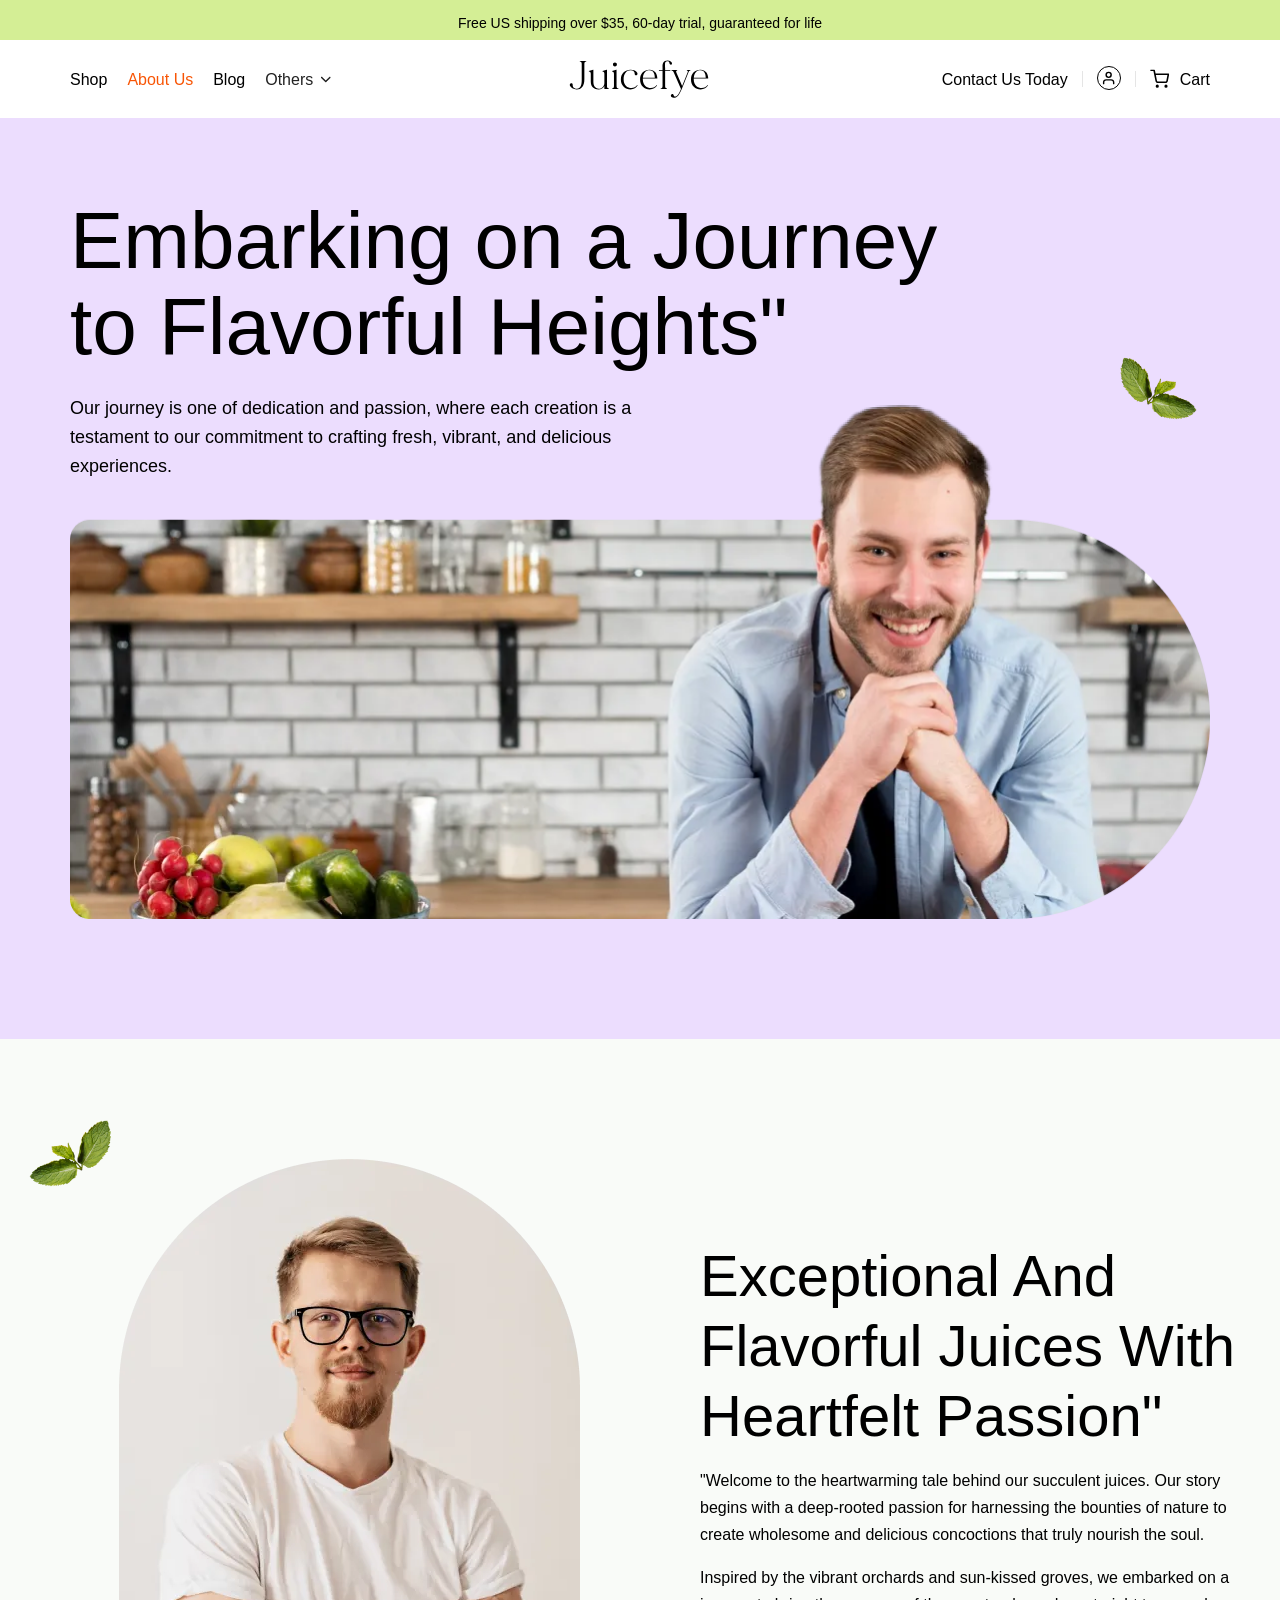
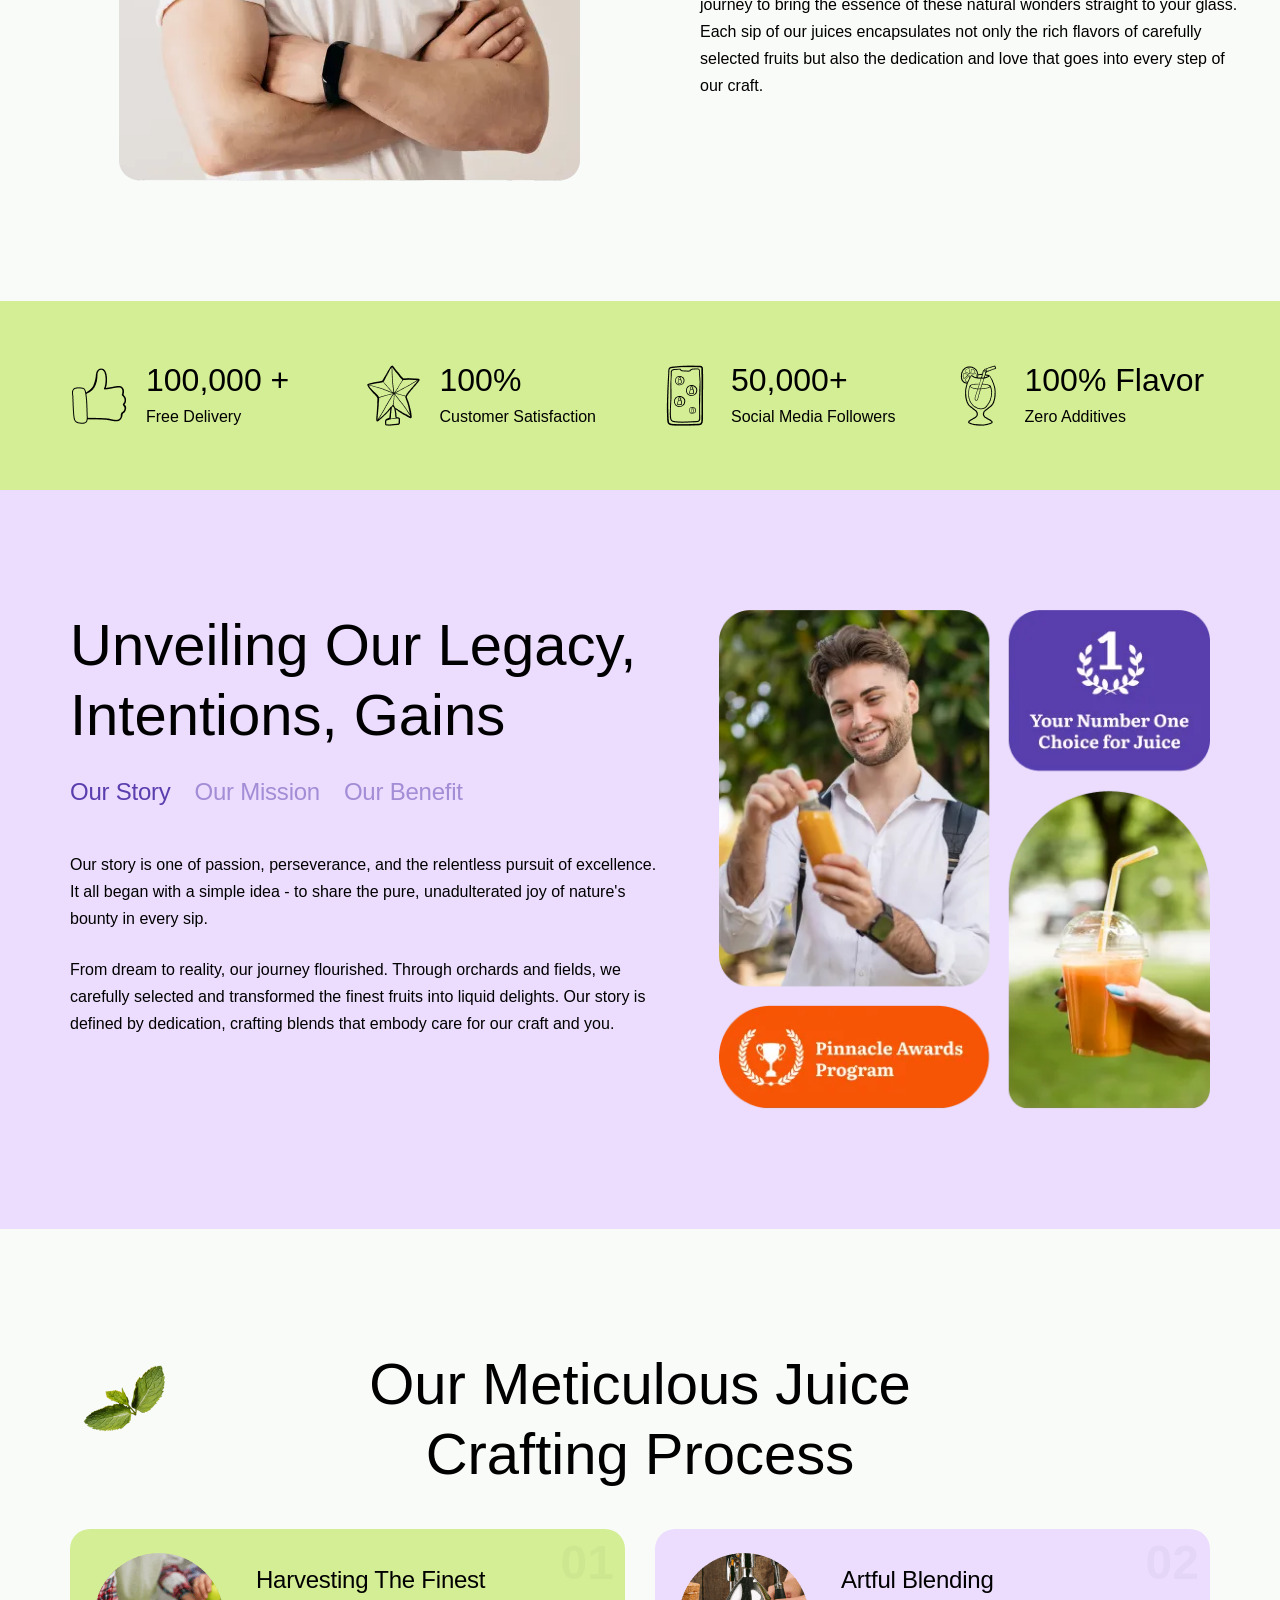
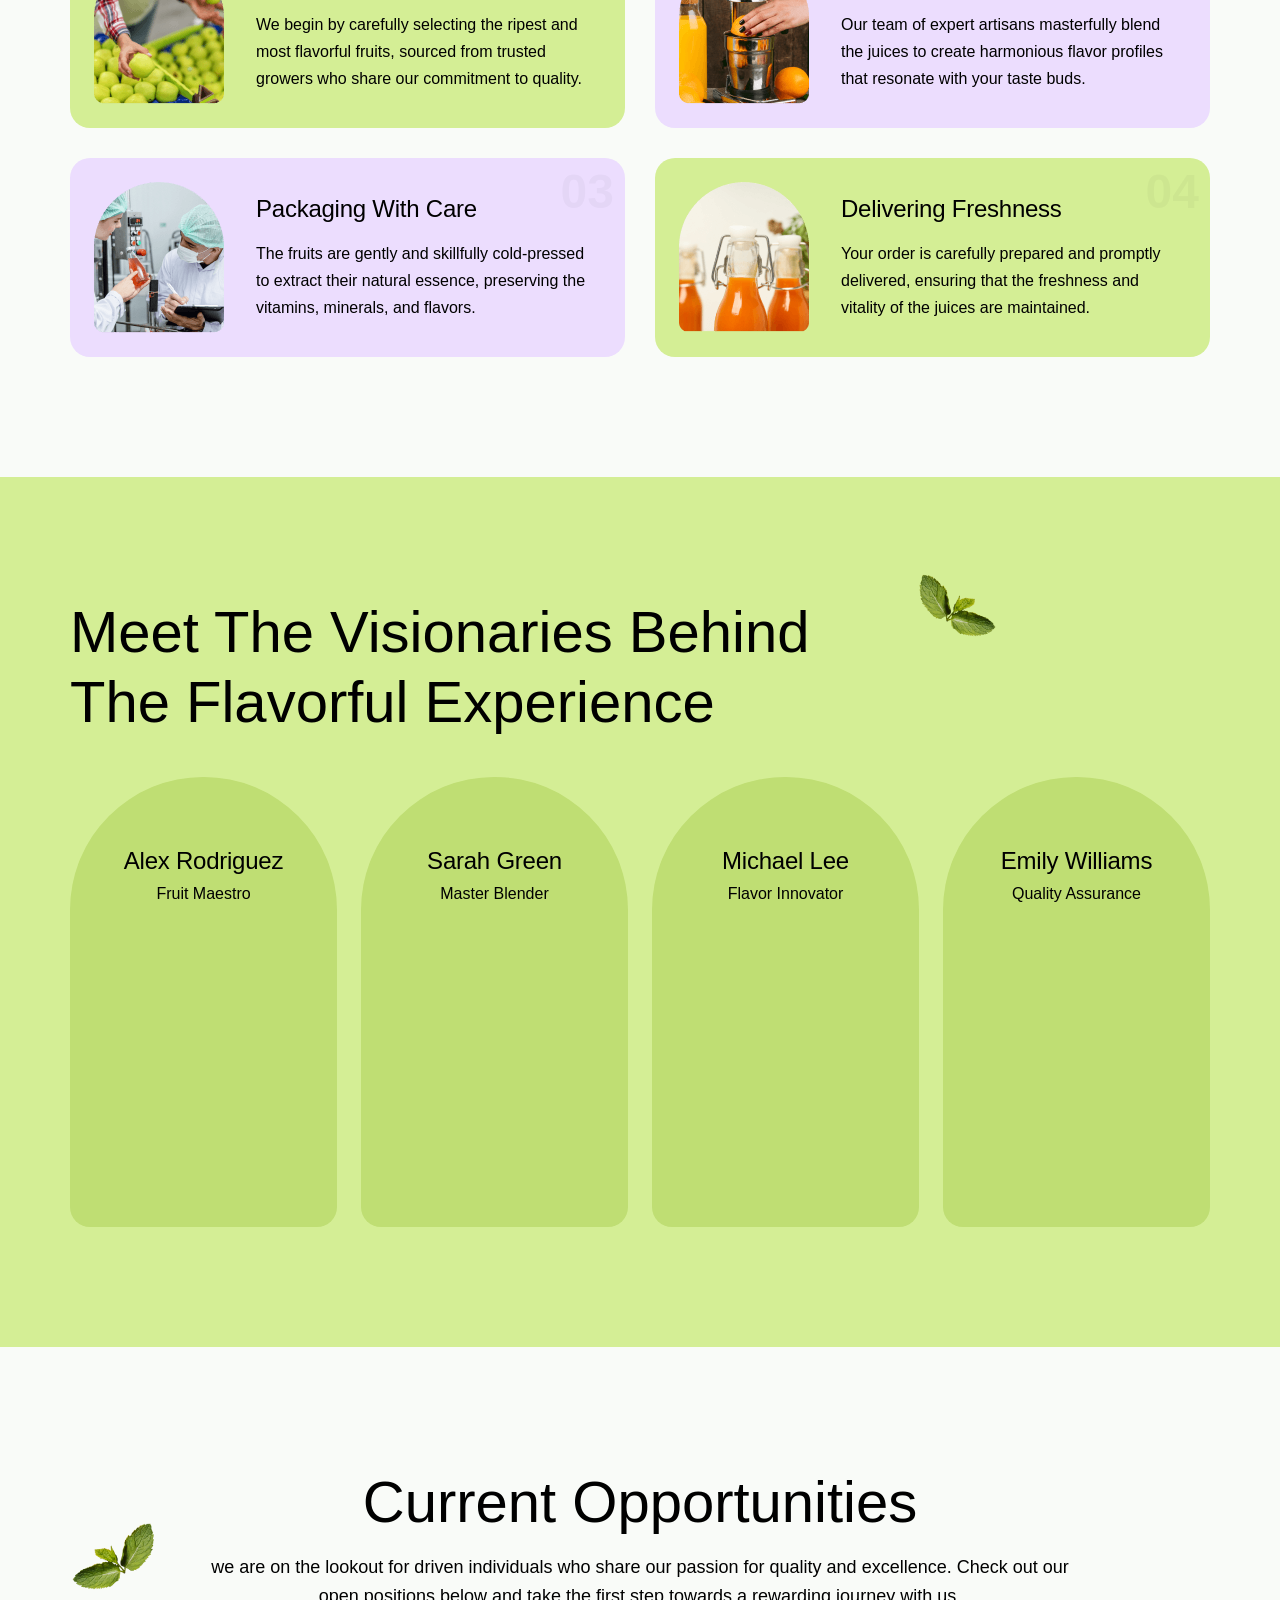
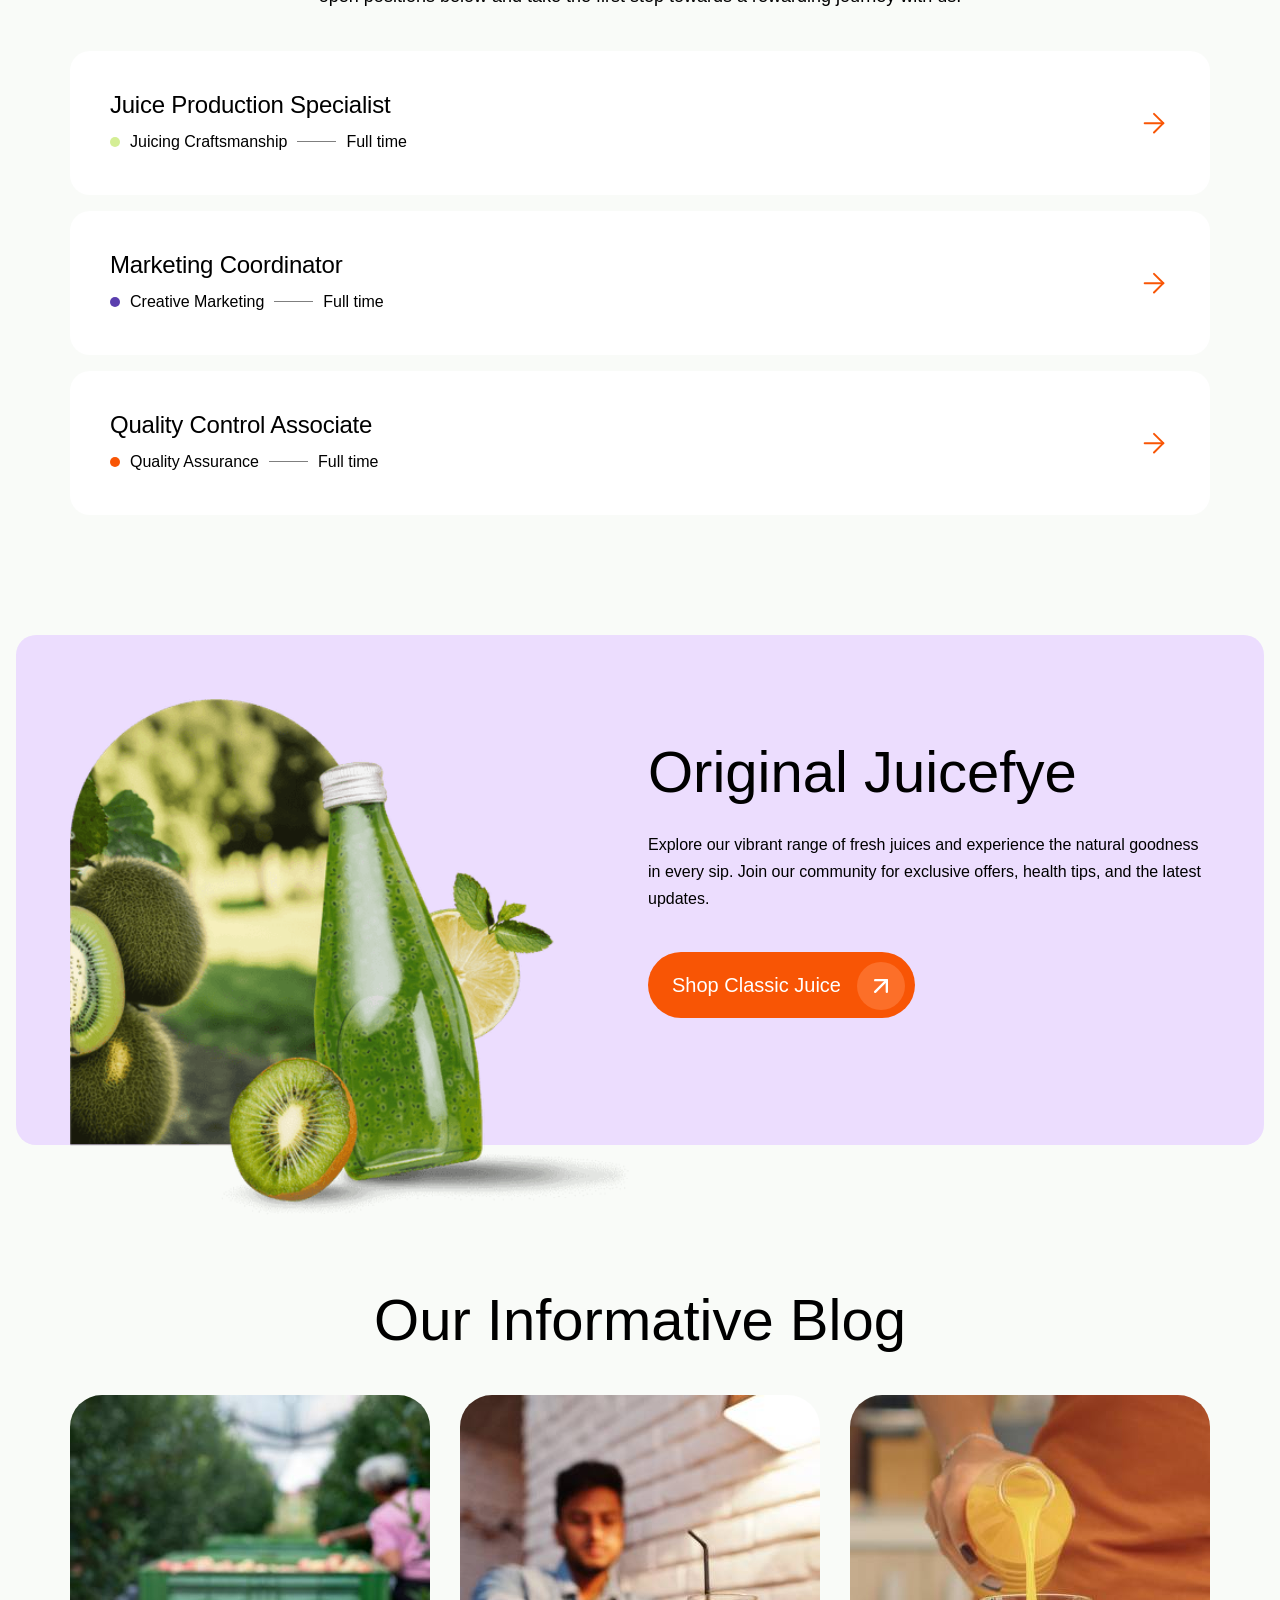
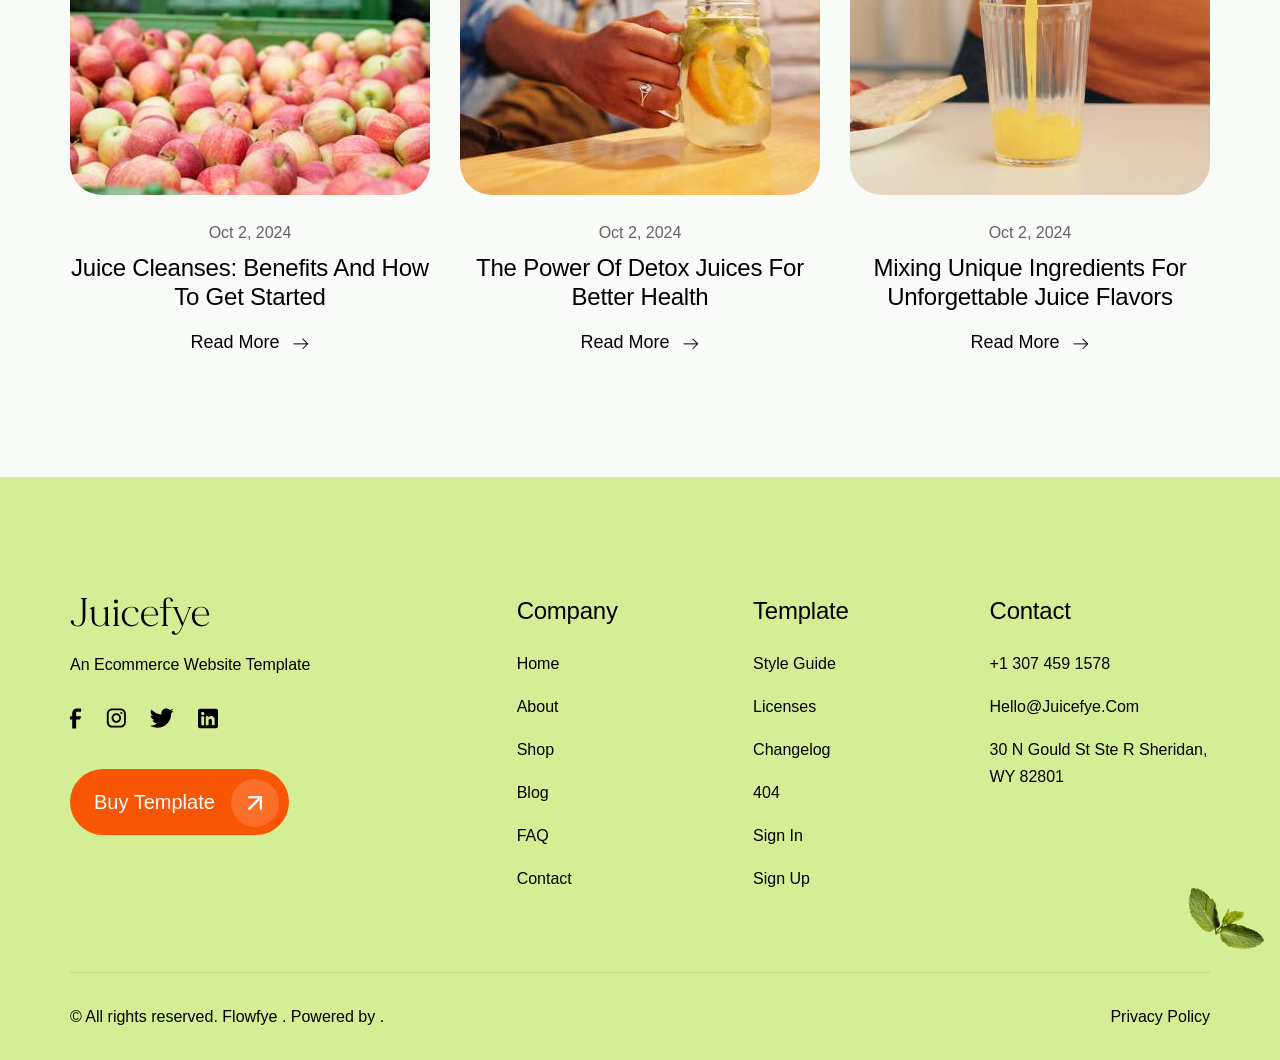
==== commit 7bc6b6e8: "add images." ====
--- a/about.html
+++ b/about.html
@@ -1,6 +1,6 @@
-<!DOCTYPE html><html lang="en"><head><meta charset="utf-8" /><link href="https://cdn.prod.website-files.com" rel="preconnect" crossorigin="anonymous" /><title>
+<!DOCTYPE html><html lang="en"><head><meta charset="utf-8" /><link href="https://cdn.prod.website-files.com" rel="preconnect" /><title>
  About - Juicefye - Ecommerce website template
- </title><meta content="Beautifully designed Website Template for Food &amp; Drink with a distinct design and subtle animations." name="description" /><meta content="About - Juicefye - Ecommerce website template" property="og:title" /><meta content="Beautifully designed Website Template for Food &amp; Drink with a distinct design and subtle animations." property="og:description" /><meta content="https://cdn.prod.website-files.com/65684884b59b530edf495260/66ff5dfbe981bea94eb79d6d_open-graph.avif" property="og:image" /><meta content="About - Juicefye - Ecommerce website template" property="twitter:title" /><meta content="Beautifully designed Website Template for Food &amp; Drink with a distinct design and subtle animations." property="twitter:description" /><meta content="https://cdn.prod.website-files.com/65684884b59b530edf495260/66ff5dfbe981bea94eb79d6d_open-graph.avif" property="twitter:image" /><meta property="og:type" content="website" /><meta content="summary_large_image" name="twitter:card" /><meta content=" width=device-width, initial-scale=1" name="viewport" /><link href="css/juicefye.shared.css" rel="stylesheet" type="text/css" integrity="sha384-xB0kUTMa8uiqFizXYGYMYHeMq4jRCxz33aHJUIBK/caFRjggwI1AT+6H+18oQiOE" crossorigin="anonymous" /><link href="https://fonts.googleapis.com" rel="preconnect" /><link href="https://fonts.gstatic.com" rel="preconnect" crossorigin="anonymous" /><link href="https://cdn.prod.website-files.com/65684884b59b530edf495260/66fe03f27bcf2cef89fef1e7_Favicon.svg" rel="shortcut icon" type="image/x-icon" /><link href="https://cdn.prod.website-files.com/65684884b59b530edf495260/66fe040098bfc84fe559c1ac_webclip.svg" rel="apple-touch-icon" /></head><body><div class="banner-wrap"><div class="banner-text">
+ </title><meta content="Beautifully designed Website Template for Food &amp; Drink with a distinct design and subtle animations." name="description" /><meta content="About - Juicefye - Ecommerce website template" property="og:title" /><meta content="Beautifully designed Website Template for Food &amp; Drink with a distinct design and subtle animations." property="og:description" /><meta content="images/66ff5dfbe981bea94eb79d6d_open-graph.avif" property="og:image" /><meta content="About - Juicefye - Ecommerce website template" property="twitter:title" /><meta content="Beautifully designed Website Template for Food &amp; Drink with a distinct design and subtle animations." property="twitter:description" /><meta content="images/66ff5dfbe981bea94eb79d6d_open-graph.avif" property="twitter:image" /><meta property="og:type" content="website" /><meta content="summary_large_image" name="twitter:card" /><meta content=" width=device-width, initial-scale=1" name="viewport" /><link href="css/juicefye.shared.css" rel="stylesheet" type="text/css" /><link href="https://fonts.googleapis.com" rel="preconnect" /><link href="https://fonts.gstatic.com" rel="preconnect" /><link href="images/66fe03f27bcf2cef89fef1e7_Favicon.svg" rel="shortcut icon" type="image/x-icon" /><link href="images/66fe040098bfc84fe559c1ac_webclip.svg" rel="apple-touch-icon" /></head><body><div class="banner-wrap"><div class="banner-text">
  Free US shipping over $35, 60-day trial, guaranteed for life
  </div></div><div data-animation="default" data-collapse="medium" data-duration="400" data-easing="ease" data-easing2="ease" role="banner" class="navbar w-nav"><div class="nav-container"><div class="navbar-inner"><nav role="navigation" class="nav-menu w-nav-menu"><div class="nav-link-wrap"><a href="/shop.html" class="nav-link w-inline-block"><div>
  Shop
@@ -47,7 +47,7 @@
  <a href="https://www.flowfye.com/" target="_blank" class="external-link"> flowfye
 </a>
  - Powered By
- <a href="#" target="_blank"></a></p><div class="social-icon-wrap"><a href="https://www.facebook.com/reestify" target="_blank" class="social-icon facebook-icon w-inline-block"><svg xmlns="http://www.w3.org/2000/svg" width="100%" viewBox="0 0 12 21" fill="none"><g clip-path="url(#clip0_1864_10523)"><path d="M10.5556 3.83333H7.22222C6.60855 3.83333 6.11111 4.3308 6.11111 4.94444V8.27778H10.5556C10.6819 8.27498 10.8018 8.33378 10.8769 8.43544C10.952 8.53711 10.9731 8.66889 10.9333 8.78889L10.1111 11.2333C10.0353 11.4577 9.82567 11.6093 9.58889 11.6111H6.11111V19.9444C6.11111 20.2512 5.86233 20.5 5.55555 20.5H2.77778C2.47096 20.5 2.22222 20.2512 2.22222 19.9444V11.6111H0.555555C0.248733 11.6111 0 11.3623 0 11.0556V8.83333C0 8.52656 0.248733 8.27778 0.555555 8.27778H2.22222V4.94444C2.22222 2.48984 4.21211 0.5 6.66667 0.5H10.5556C10.8623 0.5 11.1111 0.748733 11.1111 1.05556V3.27778C11.1111 3.5846 10.8623 3.83333 10.5556 3.83333Z" fill="currentColor"></path></g><defs><clipPath id="clip0_1864_10523"><rect width="12" height="20" fill="currentColor" transform="translate(0 0.5)"></rect></clipPath></defs></svg></a><a href="https://x.com/?lang=en" target="_blank" class="social-icon twitter-icon w-inline-block"><svg xmlns="http://www.w3.org/2000/svg" width="100%" viewBox="0 0 25 21" fill="none"><g clip-path="url(#clip0_1864_10527)"><path d="M24.2411 3.39857C23.6341 4.2084 22.9002 4.91482 22.0679 5.49055C22.0679 5.70209 22.0679 5.91363 22.0679 6.13694C22.0746 9.97858 20.5401 13.6622 17.8084 16.3621C15.0766 19.062 11.3763 20.5522 7.53683 20.4986C5.31714 20.5061 3.12587 19.9993 1.13469 19.0178C1.02732 18.9709 0.958076 18.8647 0.958482 18.7475V18.6182C0.958482 18.4494 1.09523 18.3127 1.26391 18.3127C3.44581 18.2407 5.54986 17.4842 7.27839 16.1502C5.30347 16.1104 3.52655 14.9404 2.70879 13.1415C2.66749 13.0433 2.68034 12.9305 2.74273 12.8441C2.80511 12.7577 2.908 12.7101 3.01421 12.7185C3.61443 12.7787 4.22066 12.7229 4.79977 12.5539C2.61962 12.1013 0.981475 10.2914 0.74703 8.0761C0.738704 7.96982 0.786325 7.86694 0.872704 7.80446C0.95907 7.74211 1.07171 7.72917 1.16993 7.7706C1.75498 8.02877 2.38655 8.16472 3.02596 8.17008C1.11563 6.9163 0.290494 4.53145 1.01721 2.36435C1.09223 2.15377 1.27246 1.9982 1.49166 1.95483C1.71085 1.91144 1.93671 1.98665 2.0862 2.1528C4.66407 4.89642 8.2061 6.53133 11.9654 6.71281C11.8692 6.32858 11.8219 5.93369 11.8245 5.53755C11.8597 3.46043 13.1449 1.61008 15.0785 0.852774C17.0119 0.0954789 19.2112 0.581088 20.6466 2.08228C21.6249 1.89589 22.5708 1.56726 23.4541 1.10681C23.5188 1.06642 23.6008 1.06642 23.6656 1.10681C23.7059 1.17155 23.7059 1.25362 23.6656 1.31836C23.2377 2.29807 22.515 3.11977 21.5981 3.66888C22.401 3.57577 23.1897 3.38637 23.9475 3.10477C24.0113 3.06134 24.0951 3.06134 24.1589 3.10477C24.2124 3.12921 24.2524 3.17597 24.2682 3.23258C24.284 3.2892 24.2741 3.34992 24.2411 3.39857Z" fill="currentColor"></path></g><defs><clipPath id="clip0_1864_10527"><rect width="25" height="20" fill="currentColor" transform="translate(0 0.5)"></rect></clipPath></defs></svg></a><a href="https://www.instagram.com/" target="_blank" class="social-icon w-inline-block"><svg xmlns="http://www.w3.org/2000/svg" width="100%" viewBox="0 0 21 21" fill="none"><g clip-path="url(#clip0_1864_10525)"><path fill-rule="evenodd" clip-rule="evenodd" d="M15.3214 0.5H6.43251C3.36426 0.5 0.876953 2.98731 0.876953 6.05556V14.9444C0.876953 18.0127 3.36426 20.5 6.43251 20.5H15.3214C18.3896 20.5 20.877 18.0127 20.877 14.9444V6.05556C20.877 2.98731 18.3896 0.5 15.3214 0.5ZM18.9325 14.9444C18.9264 16.9362 17.3132 18.5494 15.3214 18.5556H6.43251C4.44068 18.5494 2.8275 16.9362 2.8214 14.9444V6.05556C2.8275 4.06372 4.44068 2.45054 6.43251 2.44444H15.3214C17.3132 2.45054 18.9264 4.06372 18.9325 6.05556V14.9444ZM16.1547 6.33333C16.7684 6.33333 17.2658 5.83587 17.2658 5.22222C17.2658 4.60858 16.7684 4.11111 16.1547 4.11111C15.5411 4.11111 15.0436 4.60858 15.0436 5.22222C15.0436 5.83587 15.5411 6.33333 16.1547 6.33333ZM10.877 5.5C8.11553 5.5 5.87695 7.73858 5.87695 10.5C5.87695 13.2614 8.11553 15.5 10.877 15.5C13.6384 15.5 15.877 13.2614 15.877 10.5C15.88 9.173 15.3541 7.89952 14.4157 6.9612C13.4774 6.02288 12.204 5.49704 10.877 5.5ZM7.8214 10.5C7.8214 12.1876 9.1894 13.5556 10.877 13.5556C12.5645 13.5556 13.9325 12.1876 13.9325 10.5C13.9325 8.81244 12.5645 7.44444 10.877 7.44444C9.1894 7.44444 7.8214 8.81244 7.8214 10.5Z" fill="currentColor"></path></g><defs><clipPath id="clip0_1864_10525"><rect width="21" height="20" fill="currentColor" transform="translate(0 0.5)"></rect></clipPath></defs></svg></a></div></div></div></nav></div></div></nav><a href="/" class="brand-logo-wrap w-nav-brand"><img src="https://cdn.prod.website-files.com/65684884b59b530edf495260/66dfdf172c39ed80159d9127_Juicefye-logo.svg" loading="lazy" width="218" alt="Juicefye-logo" class="logo-image" /></a><div class="nav-content-menu"><a href="/#" class="nav-link hide-on-landscape w-inline-block"><div>
+ <a href="#" target="_blank"></a></p><div class="social-icon-wrap"><a href="https://www.facebook.com/reestify" target="_blank" class="social-icon facebook-icon w-inline-block"><svg xmlns="http://www.w3.org/2000/svg" width="100%" viewBox="0 0 12 21" fill="none"><g clip-path="url(#clip0_1864_10523)"><path d="M10.5556 3.83333H7.22222C6.60855 3.83333 6.11111 4.3308 6.11111 4.94444V8.27778H10.5556C10.6819 8.27498 10.8018 8.33378 10.8769 8.43544C10.952 8.53711 10.9731 8.66889 10.9333 8.78889L10.1111 11.2333C10.0353 11.4577 9.82567 11.6093 9.58889 11.6111H6.11111V19.9444C6.11111 20.2512 5.86233 20.5 5.55555 20.5H2.77778C2.47096 20.5 2.22222 20.2512 2.22222 19.9444V11.6111H0.555555C0.248733 11.6111 0 11.3623 0 11.0556V8.83333C0 8.52656 0.248733 8.27778 0.555555 8.27778H2.22222V4.94444C2.22222 2.48984 4.21211 0.5 6.66667 0.5H10.5556C10.8623 0.5 11.1111 0.748733 11.1111 1.05556V3.27778C11.1111 3.5846 10.8623 3.83333 10.5556 3.83333Z" fill="currentColor"></path></g><defs><clipPath id="clip0_1864_10523"><rect width="12" height="20" fill="currentColor" transform="translate(0 0.5)"></rect></clipPath></defs></svg></a><a href="https://x.com/?lang=en" target="_blank" class="social-icon twitter-icon w-inline-block"><svg xmlns="http://www.w3.org/2000/svg" width="100%" viewBox="0 0 25 21" fill="none"><g clip-path="url(#clip0_1864_10527)"><path d="M24.2411 3.39857C23.6341 4.2084 22.9002 4.91482 22.0679 5.49055C22.0679 5.70209 22.0679 5.91363 22.0679 6.13694C22.0746 9.97858 20.5401 13.6622 17.8084 16.3621C15.0766 19.062 11.3763 20.5522 7.53683 20.4986C5.31714 20.5061 3.12587 19.9993 1.13469 19.0178C1.02732 18.9709 0.958076 18.8647 0.958482 18.7475V18.6182C0.958482 18.4494 1.09523 18.3127 1.26391 18.3127C3.44581 18.2407 5.54986 17.4842 7.27839 16.1502C5.30347 16.1104 3.52655 14.9404 2.70879 13.1415C2.66749 13.0433 2.68034 12.9305 2.74273 12.8441C2.80511 12.7577 2.908 12.7101 3.01421 12.7185C3.61443 12.7787 4.22066 12.7229 4.79977 12.5539C2.61962 12.1013 0.981475 10.2914 0.74703 8.0761C0.738704 7.96982 0.786325 7.86694 0.872704 7.80446C0.95907 7.74211 1.07171 7.72917 1.16993 7.7706C1.75498 8.02877 2.38655 8.16472 3.02596 8.17008C1.11563 6.9163 0.290494 4.53145 1.01721 2.36435C1.09223 2.15377 1.27246 1.9982 1.49166 1.95483C1.71085 1.91144 1.93671 1.98665 2.0862 2.1528C4.66407 4.89642 8.2061 6.53133 11.9654 6.71281C11.8692 6.32858 11.8219 5.93369 11.8245 5.53755C11.8597 3.46043 13.1449 1.61008 15.0785 0.852774C17.0119 0.0954789 19.2112 0.581088 20.6466 2.08228C21.6249 1.89589 22.5708 1.56726 23.4541 1.10681C23.5188 1.06642 23.6008 1.06642 23.6656 1.10681C23.7059 1.17155 23.7059 1.25362 23.6656 1.31836C23.2377 2.29807 22.515 3.11977 21.5981 3.66888C22.401 3.57577 23.1897 3.38637 23.9475 3.10477C24.0113 3.06134 24.0951 3.06134 24.1589 3.10477C24.2124 3.12921 24.2524 3.17597 24.2682 3.23258C24.284 3.2892 24.2741 3.34992 24.2411 3.39857Z" fill="currentColor"></path></g><defs><clipPath id="clip0_1864_10527"><rect width="25" height="20" fill="currentColor" transform="translate(0 0.5)"></rect></clipPath></defs></svg></a><a href="https://www.instagram.com/" target="_blank" class="social-icon w-inline-block"><svg xmlns="http://www.w3.org/2000/svg" width="100%" viewBox="0 0 21 21" fill="none"><g clip-path="url(#clip0_1864_10525)"><path fill-rule="evenodd" clip-rule="evenodd" d="M15.3214 0.5H6.43251C3.36426 0.5 0.876953 2.98731 0.876953 6.05556V14.9444C0.876953 18.0127 3.36426 20.5 6.43251 20.5H15.3214C18.3896 20.5 20.877 18.0127 20.877 14.9444V6.05556C20.877 2.98731 18.3896 0.5 15.3214 0.5ZM18.9325 14.9444C18.9264 16.9362 17.3132 18.5494 15.3214 18.5556H6.43251C4.44068 18.5494 2.8275 16.9362 2.8214 14.9444V6.05556C2.8275 4.06372 4.44068 2.45054 6.43251 2.44444H15.3214C17.3132 2.45054 18.9264 4.06372 18.9325 6.05556V14.9444ZM16.1547 6.33333C16.7684 6.33333 17.2658 5.83587 17.2658 5.22222C17.2658 4.60858 16.7684 4.11111 16.1547 4.11111C15.5411 4.11111 15.0436 4.60858 15.0436 5.22222C15.0436 5.83587 15.5411 6.33333 16.1547 6.33333ZM10.877 5.5C8.11553 5.5 5.87695 7.73858 5.87695 10.5C5.87695 13.2614 8.11553 15.5 10.877 15.5C13.6384 15.5 15.877 13.2614 15.877 10.5C15.88 9.173 15.3541 7.89952 14.4157 6.9612C13.4774 6.02288 12.204 5.49704 10.877 5.5ZM7.8214 10.5C7.8214 12.1876 9.1894 13.5556 10.877 13.5556C12.5645 13.5556 13.9325 12.1876 13.9325 10.5C13.9325 8.81244 12.5645 7.44444 10.877 7.44444C9.1894 7.44444 7.8214 8.81244 7.8214 10.5Z" fill="currentColor"></path></g><defs><clipPath id="clip0_1864_10525"><rect width="21" height="20" fill="currentColor" transform="translate(0 0.5)"></rect></clipPath></defs></svg></a></div></div></div></nav></div></div></nav><a href="/" class="brand-logo-wrap w-nav-brand"><img src="images/66dfdf172c39ed80159d9127_Juicefye-logo.svg" loading="lazy" width="218" alt="Juicefye-logo" class="logo-image" /></a><div class="nav-content-menu"><a href="/#" class="nav-link hide-on-landscape w-inline-block"><div>
  Contact us today
  </div></a><div class="nav-line"></div><div data-hover="false" data-delay="0" class="user-dropdown w-dropdown"><div class="user-dropdown-toggle w-dropdown-toggle"><div class="user-dropdown-icon"><svg xmlns="http://www.w3.org/2000/svg" width="100%" viewBox="0 0 17 17" fill="none"><path d="M13.4577 14.5V13.1667C13.4577 12.4594 13.1767 11.7811 12.6766 11.281C12.1765 10.781 11.4983 10.5 10.791 10.5H5.45768C4.75044 10.5 4.07216 10.781 3.57206 11.281C3.07197 11.7811 2.79102 12.4594 2.79102 13.1667V14.5" stroke="currentColor" stroke-width="1.5" stroke-linecap="round" stroke-linejoin="round"></path><path d="M8.12565 7.83333C9.59841 7.83333 10.7923 6.63943 10.7923 5.16667C10.7923 3.69391 9.59841 2.5 8.12565 2.5C6.65289 2.5 5.45898 3.69391 5.45898 5.16667C5.45898 6.63943 6.65289 7.83333 8.12565 7.83333Z" stroke="currentColor" stroke-width="1.5" stroke-linecap="round" stroke-linejoin="round"></path></svg></div></div><nav class="user-dropdown-list w-dropdown-list"><a href="/sign-up" class="user-dropdown-link w-inline-block"><div>
  Sign up
@@ -55,47 +55,47 @@
  Log in
  </div></a></nav></div><div class="nav-line"></div><div data-open-product="" class="w-commerce-commercecartwrapper" data-node-type="commerce-cart-wrapper"><a class="w-commerce-commercecartopenlink cart-button w-inline-block" role="button" aria-haspopup="dialog" aria-label="Open cart" data-node-type="commerce-cart-open-link" href="#"><div class="cart-icon"><svg xmlns="http://www.w3.org/2000/svg" width="100%" viewBox="0 0 21 21" fill="none"><g clip-path="url(#clip0_2068_17433)"><path d="M7.62435 18.8334C8.08459 18.8334 8.45768 18.4603 8.45768 18.0001C8.45768 17.5398 8.08459 17.1667 7.62435 17.1667C7.16411 17.1667 6.79102 17.5398 6.79102 18.0001C6.79102 18.4603 7.16411 18.8334 7.62435 18.8334Z" stroke="currentColor" stroke-width="1.66667" stroke-linecap="round" stroke-linejoin="round"></path><path d="M16.7923 18.8334C17.2526 18.8334 17.6257 18.4603 17.6257 18.0001C17.6257 17.5398 17.2526 17.1667 16.7923 17.1667C16.3321 17.1667 15.959 17.5398 15.959 18.0001C15.959 18.4603 16.3321 18.8334 16.7923 18.8334Z" stroke="currentColor" stroke-width="1.66667" stroke-linecap="round" stroke-linejoin="round"></path><path d="M0.958984 1.3335H4.29232L6.52565 12.4918C6.60186 12.8755 6.81058 13.2201 7.11527 13.4654C7.41997 13.7107 7.80123 13.841 8.19232 13.8335H16.2923C16.6834 13.841 17.0647 13.7107 17.3694 13.4654C17.6741 13.2201 17.8828 12.8755 17.959 12.4918L19.2923 5.50016H5.12565" stroke="currentColor" stroke-width="1.66667" stroke-linecap="round" stroke-linejoin="round"></path></g><defs><clipPath id="clip0_2068_17433"><rect width="20" height="20" fill="currentColor" transform="translate(0.125 0.5)"></rect></clipPath></defs></svg></div><div class="text-block w-inline-block">
  Cart
- </div><div style="display:none" data-count-hide-rule="always" class="w-commerce-commercecartopenlinkcount">
+ </div><div data-count-hide-rule="always" class="w-commerce-commercecartopenlinkcount">
  0
- </div></a><div style="display:none" class="w-commerce-commercecartcontainerwrapper w-commerce-commercecartcontainerwrapper--cartType-rightSidebar" data-node-type="commerce-cart-container-wrapper"><div data-node-type="commerce-cart-container" role="dialog" class="w-commerce-commercecartcontainer"><div class="w-commerce-commercecartheader cart-header"><h4 class="w-commerce-commercecartheading cart-header-title">
+ </div></a><div class="w-commerce-commercecartcontainerwrapper w-commerce-commercecartcontainerwrapper--cartType-rightSidebar" data-node-type="commerce-cart-container-wrapper"><div data-node-type="commerce-cart-container" role="dialog" class="w-commerce-commercecartcontainer"><div class="w-commerce-commercecartheader cart-header"><h4 class="w-commerce-commercecartheading cart-header-title">
  Your Cart
- </h4><a class="w-commerce-commercecartcloselink close-button w-inline-block" role="button" aria-label="Close cart" data-node-type="commerce-cart-close-link"><div class="icon"><svg xmlns="http://www.w3.org/2000/svg" width="100%" viewBox="0 0 24 24" fill="none"><path d="M18 6L6 18" stroke="currentColor" stroke-width="2" stroke-linecap="round" stroke-linejoin="round"></path><path d="M6 6L18 18" stroke="currentColor" stroke-width="2" stroke-linecap="round" stroke-linejoin="round"></path></svg></div></a></div><div class="w-commerce-commercecartformwrapper cart-form-wrapper"><form style="display:none" class="w-commerce-commercecartform" data-node-type="commerce-cart-form"><div class="w-commerce-commercecartlist cart-list"><div class="w-commerce-commercecartitem cart-item"><a href="#" class="cart-image-wrap w-inline-block"><img src="https://cdn.prod.website-files.com/plugins/Basic/assets/placeholder.60f9b1840c.svg" alt="" class="w-commerce-commercecartitemimage cart-image w-dyn-bind-empty" /></a><div class="cart-item-info"><div class="w-commerce-commercecartiteminfo cart-item-info-inner"><div class="w-commerce-commercecartproductname cart-item-name w-dyn-bind-empty"></div><div class="cart-item-price"><div>
+ </h4><a class="w-commerce-commercecartcloselink close-button w-inline-block" role="button" aria-label="Close cart" data-node-type="commerce-cart-close-link"><div class="icon"><svg xmlns="http://www.w3.org/2000/svg" width="100%" viewBox="0 0 24 24" fill="none"><path d="M18 6L6 18" stroke="currentColor" stroke-width="2" stroke-linecap="round" stroke-linejoin="round"></path><path d="M6 6L18 18" stroke="currentColor" stroke-width="2" stroke-linecap="round" stroke-linejoin="round"></path></svg></div></a></div><div class="w-commerce-commercecartformwrapper cart-form-wrapper"><form class="w-commerce-commercecartform" data-node-type="commerce-cart-form"><div class="w-commerce-commercecartlist cart-list"><div class="w-commerce-commercecartitem cart-item"><a href="#" class="cart-image-wrap w-inline-block"><img src="images/placeholder.60f9b1840c.svg" alt="" class="w-commerce-commercecartitemimage cart-image w-dyn-bind-empty" /></a><div class="cart-item-info"><div class="w-commerce-commercecartiteminfo cart-item-info-inner"><div class="w-commerce-commercecartproductname cart-item-name w-dyn-bind-empty"></div><div class="cart-item-price"><div>
  Shop this classic Juice -
  </div><div>
  $ 0.00 USD
  </div></div><ul class="w-commerce-commercecartoptionlist"><li><span></span><span> :
 </span><span></span></li></ul><input aria-label="Update quantity" class="w-commerce-commercecartquantity cart-quantity" required="" pattern="^[0-9]+$" inputmode="numeric" type="number" name="quantity" autocomplete="off" data-commerce-sku-id="" value="1" /></div><a href="#" role="button" class="remove-button w-inline-block" data-commerce-sku-id="" aria-label="Remove item from cart"></a></div></div></div><div class="w-commerce-commercecartfooter cart-footer"><div aria-atomic="true" aria-live="polite" class="w-commerce-commercecartlineitem cart-line-item"><div>
  Subtotal
- </div><div class="w-commerce-commercecartordervalue"></div></div><div><div data-node-type="commerce-cart-quick-checkout-actions" style="display:none"><a data-node-type="commerce-cart-apple-pay-button" role="button" aria-label="Apple Pay" aria-haspopup="dialog" style="background-image:-webkit-named-image(apple-pay-logo-white);background-size:100% 50%;background-position:50% 50%;background-repeat:no-repeat" class="w-commerce-commercecartapplepaybutton apple-pay" tabindex="0"><div></div></a><a data-node-type="commerce-cart-quick-checkout-button" role="button" tabindex="0" aria-haspopup="dialog" style="display:none" class="w-commerce-commercecartquickcheckoutbutton pay-with-browser"><svg class="w-commerce-commercequickcheckoutgoogleicon" xmlns="http://www.w3.org/2000/svg" xlink="http://www.w3.org/1999/xlink" width="16" height="16" viewBox="0 0 16 16"><defs><polygon id="google-mark-a" points="0 .329 3.494 .329 3.494 7.649 0 7.649"></polygon><polygon id="google-mark-c" points=".894 0 13.169 0 13.169 6.443 .894 6.443"></polygon></defs><g fill="none" fill-rule="evenodd"><path fill="#4285F4" d="M10.5967,12.0469 L10.5967,14.0649 L13.1167,14.0649 C14.6047,12.6759 15.4577,10.6209 15.4577,8.1779 C15.4577,7.6339 15.4137,7.0889 15.3257,6.5559 L7.8887,6.5559 L7.8887,9.6329 L12.1507,9.6329 C11.9767,10.6119 11.4147,11.4899 10.5967,12.0469"></path><path fill="#34A853" d="M7.8887,16 C10.0137,16 11.8107,15.289 13.1147,14.067 C13.1147,14.066 13.1157,14.065 13.1167,14.064 L10.5967,12.047 C10.5877,12.053 10.5807,12.061 10.5727,12.067 C9.8607,12.556 8.9507,12.833 7.8887,12.833 C5.8577,12.833 4.1387,11.457 3.4937,9.605 L0.8747,9.605 L0.8747,11.648 C2.2197,14.319 4.9287,16 7.8887,16"></path><g transform="translate(0 4)"><mask id="google-mark-b" fill="#fff"><use href="#google-mark-a"></use></mask><path fill="#FBBC04" d="M3.4639,5.5337 C3.1369,4.5477 3.1359,3.4727 3.4609,2.4757 L3.4639,2.4777 C3.4679,2.4657 3.4749,2.4547 3.4789,2.4427 L3.4939,0.3287 L0.8939,0.3287 C0.8799,0.3577 0.8599,0.3827 0.8459,0.4117 C-0.2821,2.6667 -0.2821,5.3337 0.8459,7.5887 L0.8459,7.5997 C0.8549,7.6167 0.8659,7.6317 0.8749,7.6487 L3.4939,5.6057 C3.4849,5.5807 3.4729,5.5587 3.4639,5.5337" mask="url(#google-mark-b)"></path></g><mask id="google-mark-d" fill="#fff"><use href="#google-mark-c"></use></mask><path fill="#EA4335" d="M0.894,4.3291 L3.478,6.4431 C4.113,4.5611 5.843,3.1671 7.889,3.1671 C9.018,3.1451 10.102,3.5781 10.912,4.3671 L13.169,2.0781 C11.733,0.7231 9.85,-0.0219 7.889,0.0001 C4.941,0.0001 2.245,1.6791 0.894,4.3291" mask="url(#google-mark-d)"></path></g></svg><svg class="w-commerce-commercequickcheckoutmicrosofticon" xmlns="http://www.w3.org/2000/svg" width="16" height="16" viewBox="0 0 16 16"><g fill="none" fill-rule="evenodd"><polygon fill="#F05022" points="7 7 1 7 1 1 7 1"></polygon><polygon fill="#7DB902" points="15 7 9 7 9 1 15 1"></polygon><polygon fill="#00A4EE" points="7 15 1 15 1 9 7 9"></polygon><polygon fill="#FFB700" points="15 15 9 15 9 9 15 9"></polygon></g></svg><div>
+ </div><div class="w-commerce-commercecartordervalue"></div></div><div><div data-node-type="commerce-cart-quick-checkout-actions"><a data-node-type="commerce-cart-apple-pay-button" role="button" aria-label="Apple Pay" aria-haspopup="dialog" class="w-commerce-commercecartapplepaybutton apple-pay" tabindex="0"><div></div></a><a data-node-type="commerce-cart-quick-checkout-button" role="button" tabindex="0" aria-haspopup="dialog" class="w-commerce-commercecartquickcheckoutbutton pay-with-browser"><svg class="w-commerce-commercequickcheckoutgoogleicon" xmlns="http://www.w3.org/2000/svg" xlink="http://www.w3.org/1999/xlink" width="16" height="16" viewBox="0 0 16 16"><defs><polygon id="google-mark-a" points="0 .329 3.494 .329 3.494 7.649 0 7.649"></polygon><polygon id="google-mark-c" points=".894 0 13.169 0 13.169 6.443 .894 6.443"></polygon></defs><g fill="none" fill-rule="evenodd"><path fill="#4285F4" d="M10.5967,12.0469 L10.5967,14.0649 L13.1167,14.0649 C14.6047,12.6759 15.4577,10.6209 15.4577,8.1779 C15.4577,7.6339 15.4137,7.0889 15.3257,6.5559 L7.8887,6.5559 L7.8887,9.6329 L12.1507,9.6329 C11.9767,10.6119 11.4147,11.4899 10.5967,12.0469"></path><path fill="#34A853" d="M7.8887,16 C10.0137,16 11.8107,15.289 13.1147,14.067 C13.1147,14.066 13.1157,14.065 13.1167,14.064 L10.5967,12.047 C10.5877,12.053 10.5807,12.061 10.5727,12.067 C9.8607,12.556 8.9507,12.833 7.8887,12.833 C5.8577,12.833 4.1387,11.457 3.4937,9.605 L0.8747,9.605 L0.8747,11.648 C2.2197,14.319 4.9287,16 7.8887,16"></path><g transform="translate(0 4)"><mask id="google-mark-b" fill="#fff"><use href="#google-mark-a"></use></mask><path fill="#FBBC04" d="M3.4639,5.5337 C3.1369,4.5477 3.1359,3.4727 3.4609,2.4757 L3.4639,2.4777 C3.4679,2.4657 3.4749,2.4547 3.4789,2.4427 L3.4939,0.3287 L0.8939,0.3287 C0.8799,0.3577 0.8599,0.3827 0.8459,0.4117 C-0.2821,2.6667 -0.2821,5.3337 0.8459,7.5887 L0.8459,7.5997 C0.8549,7.6167 0.8659,7.6317 0.8749,7.6487 L3.4939,5.6057 C3.4849,5.5807 3.4729,5.5587 3.4639,5.5337" mask="url(#google-mark-b)"></path></g><mask id="google-mark-d" fill="#fff"><use href="#google-mark-c"></use></mask><path fill="#EA4335" d="M0.894,4.3291 L3.478,6.4431 C4.113,4.5611 5.843,3.1671 7.889,3.1671 C9.018,3.1451 10.102,3.5781 10.912,4.3671 L13.169,2.0781 C11.733,0.7231 9.85,-0.0219 7.889,0.0001 C4.941,0.0001 2.245,1.6791 0.894,4.3291" mask="url(#google-mark-d)"></path></g></svg><svg class="w-commerce-commercequickcheckoutmicrosofticon" xmlns="http://www.w3.org/2000/svg" width="16" height="16" viewBox="0 0 16 16"><g fill="none" fill-rule="evenodd"><polygon fill="#F05022" points="7 7 1 7 1 1 7 1"></polygon><polygon fill="#7DB902" points="15 7 9 7 9 1 15 1"></polygon><polygon fill="#00A4EE" points="7 15 1 15 1 9 7 9"></polygon><polygon fill="#FFB700" points="15 15 9 15 9 9 15 9"></polygon></g></svg><div>
  Pay with browser.
  </div></a></div><a href="/checkout" value="Checkout" class="w-commerce-commercecartcheckoutbutton checkout-button" data-loading-text="Hang Tight..." data-node-type="cart-checkout-button"> Checkout
 </a></div></div></form><div class="w-commerce-commercecartemptystate"><div aria-label="This cart is empty" aria-live="polite">
  No items found.
- </div></div><div aria-live="assertive" style="display:none" data-node-type="commerce-cart-error" class="w-commerce-commercecarterrorstate error-message cart-error-message"><div class="w-cart-error-msg">
+ </div></div><div aria-live="assertive" data-node-type="commerce-cart-error" class="w-commerce-commercecarterrorstate error-message cart-error-message"><div class="w-cart-error-msg">
  Product is not available in this quantity.
  </div></div></div></div></div></div><div class="menu-icon w-nav-button"><div class="menu-icon-line-top"></div><div class="menu-icon-line-middle"><div class="menu-icon-line-middle-inner"></div></div><div class="menu-icon-line-bottom"></div></div></div></div></div></div><header class="section-about-hero"><div class="container-main"><div class="section-component"><div  class="about-hero-title"><h1>
  Embarking on a Journey to Flavorful Heights&#34;
  </h1></div><div  class="about-hero-para-wrap"><p>
  Our journey is one of dedication and passion, where each creation is a testament to our commitment to crafting fresh, vibrant, and delicious experiences.
- </p></div><div  class="about-hero-image"><img src="https://cdn.prod.website-files.com/65684884b59b530edf495260/656fc86eea34adffc540e714_about-hero-image.webp" loading="lazy" sizes="(max-width: 479px) 100vw, (max-width: 767px) 94vw, (max-width: 991px) 95vw, (max-width: 1439px) 96vw, 1140px" srcset="https://cdn.prod.website-files.com/65684884b59b530edf495260/656fc86eea34adffc540e714_about-hero-image-p-500.png 500w, https://cdn.prod.website-files.com/65684884b59b530edf495260/656fc86eea34adffc540e714_about-hero-image-p-800.png 800w, https://cdn.prod.website-files.com/65684884b59b530edf495260/656fc86eea34adffc540e714_about-hero-image.webp 1141w" alt="About hero image" /></div><img src="https://cdn.prod.website-files.com/65684884b59b530edf495260/656aee47f6e786000e412361_leaf-image.png" loading="lazy" alt="Leaf image" class="about-hero-leaf" /></div></div></header><section class="section-our-thought"><div class="container-large"><div class="section-component"><div class="our-thought-element"><div id="w-node-_09694e99-c8cb-3a01-6b65-dd2c865571d9-df495278" class="our-thought-image-wrap"><img src="https://cdn.prod.website-files.com/65684884b59b530edf495260/656fcb2c8a358ad2b665e4b6_our-though.webp" loading="lazy"  alt="Our though image" class="our-thought-image" /></div><div id="w-node-_09694e99-c8cb-3a01-6b65-dd2c865571db-df495278" class="our-thought-content-wrap"><div id="w-node-_09694e99-c8cb-3a01-6b65-dd2c865571dc-df495278" class="flex-vertical-with-gap-16px"><h2 >
+ </p></div><div  class="about-hero-image"><img src="images/656fc86eea34adffc540e714_about-hero-image.webp" loading="lazy" sizes="(max-width: 479px) 100vw, (max-width: 767px) 94vw, (max-width: 991px) 95vw, (max-width: 1439px) 96vw, 1140px" srcset="images/656fc86eea34adffc540e714_about-hero-image-p-500.png 500w, images/656fc86eea34adffc540e714_about-hero-image-p-800.png 800w, images/656fc86eea34adffc540e714_about-hero-image.webp 1141w" alt="About hero image" /></div><img src="images/656aee47f6e786000e412361_leaf-image.png" loading="lazy" alt="Leaf image" class="about-hero-leaf" /></div></div></header><section class="section-our-thought"><div class="container-large"><div class="section-component"><div class="our-thought-element"><div id="w-node-_09694e99-c8cb-3a01-6b65-dd2c865571d9-df495278" class="our-thought-image-wrap"><img src="images/656fcb2c8a358ad2b665e4b6_our-though.webp" loading="lazy"  alt="Our though image" class="our-thought-image" /></div><div id="w-node-_09694e99-c8cb-3a01-6b65-dd2c865571db-df495278" class="our-thought-content-wrap"><div id="w-node-_09694e99-c8cb-3a01-6b65-dd2c865571dc-df495278" class="flex-vertical-with-gap-16px"><h2 >
  Exceptional and Flavorful Juices with Heartfelt Passion&#34;
  </h2><p >
  &#34;Welcome to the heartwarming tale behind our succulent juices. Our story begins with a deep-rooted passion for harnessing the bounties of nature to create wholesome and delicious concoctions that truly nourish the soul.
  </p><p >
  Inspired by the vibrant orchards and sun-kissed groves, we embarked on a journey to bring the essence of these natural wonders straight to your glass. Each sip of our juices encapsulates not only the rich flavors of carefully selected fruits but also the dedication and love that goes into every step of our craft.
- </p></div></div><img src="https://cdn.prod.website-files.com/65684884b59b530edf495260/657117a638ba240a51f14685_leaf-2-image.png" loading="lazy" alt="" class="our-thought-leaf-image" /></div></div></div></section><section class="section-our-short-summary"><div class="container-main"><div class="section-component"><div class="our-short-summary-list"><div id="w-node-_589691aa-3c2d-ab41-51bd-6c144af1a273-df495278" class="our-short-summary-item"><img src="https://cdn.prod.website-files.com/65684884b59b530edf495260/656fcc3b16eac701c9a5083b_short-story-icon-4.png" loading="lazy" alt="short story icon" class="short-summary-icon" /><div class="short-summary-content-wrap"><h2 class="sub-heading-regular">
+ </p></div></div><img src="images/657117a638ba240a51f14685_leaf-2-image.png" loading="lazy" alt="" class="our-thought-leaf-image" /></div></div></div></section><section class="section-our-short-summary"><div class="container-main"><div class="section-component"><div class="our-short-summary-list"><div id="w-node-_589691aa-3c2d-ab41-51bd-6c144af1a273-df495278" class="our-short-summary-item"><img src="images/656fcc3b16eac701c9a5083b_short-story-icon-4.png" loading="lazy" alt="short story icon" class="short-summary-icon" /><div class="short-summary-content-wrap"><h2 class="sub-heading-regular">
  100,000 +
  </h2><p>
  Free Delivery
- </p></div></div><div id="w-node-_589691aa-3c2d-ab41-51bd-6c144af1a27a-df495278" class="our-short-summary-item"><img src="https://cdn.prod.website-files.com/65684884b59b530edf495260/656fcc3b16eac701c9a5083d_short-story-icon-3.png" loading="lazy" alt="short story icon" class="short-summary-icon" /><div class="short-summary-content-wrap"><h2 class="sub-heading-regular">
+ </p></div></div><div id="w-node-_589691aa-3c2d-ab41-51bd-6c144af1a27a-df495278" class="our-short-summary-item"><img src="images/656fcc3b16eac701c9a5083d_short-story-icon-3.png" loading="lazy" alt="short story icon" class="short-summary-icon" /><div class="short-summary-content-wrap"><h2 class="sub-heading-regular">
  100%
  </h2><p>
  Customer Satisfaction
- </p></div></div><div id="w-node-_589691aa-3c2d-ab41-51bd-6c144af1a281-df495278" class="our-short-summary-item"><img src="https://cdn.prod.website-files.com/65684884b59b530edf495260/656fcc3b16eac701c9a5083f_short-story-icon-2.png" loading="lazy" alt="short story icon" class="short-summary-icon" /><div class="short-summary-content-wrap"><h2 class="sub-heading-regular">
+ </p></div></div><div id="w-node-_589691aa-3c2d-ab41-51bd-6c144af1a281-df495278" class="our-short-summary-item"><img src="images/656fcc3b16eac701c9a5083f_short-story-icon-2.png" loading="lazy" alt="short story icon" class="short-summary-icon" /><div class="short-summary-content-wrap"><h2 class="sub-heading-regular">
  50,000+
  </h2><p>
  Social Media Followers
- </p></div></div><div id="w-node-_589691aa-3c2d-ab41-51bd-6c144af1a288-df495278" class="our-short-summary-item"><img src="https://cdn.prod.website-files.com/65684884b59b530edf495260/656fcc3b16eac701c9a50841_short-story-icon-1.png" loading="lazy" alt="short story icon" class="short-summary-icon" /><div class="short-summary-content-wrap"><h2 class="sub-heading-regular">
+ </p></div></div><div id="w-node-_589691aa-3c2d-ab41-51bd-6c144af1a288-df495278" class="our-short-summary-item"><img src="images/656fcc3b16eac701c9a50841_short-story-icon-1.png" loading="lazy" alt="short story icon" class="short-summary-icon" /><div class="short-summary-content-wrap"><h2 class="sub-heading-regular">
  100% Flavor
  </h2><p>
  Zero Additives
@@ -119,35 +119,35 @@
  Our story is one of passion, perseverance, and the relentless pursuit of excellence. It all began with a simple idea - to share the pure, unadulterated joy of nature&#39;s bounty in every sip.
  </p><p>
  From dream to reality, our journey flourished. Through orchards and fields, we carefully selected and transformed the finest fruits into liquid delights. Our story is defined by dedication, crafting blends that embody care for our craft and you.
- </p></div></div></div></div></div><div id="w-node-d04217f7-669e-0cd7-3ab4-1595b19007a0-df495278"  class="our-intention-right-column"><img src="https://cdn.prod.website-files.com/65684884b59b530edf495260/656fcc3b16eac701c9a50843_our-intention-image.webp" loading="lazy" alt="Our intention image" class="our-intention-image" /></div></div></div></div></section><section class="section-our-process"><div class="container-main"><div class="section-component"><div class="our-process-title-wrap"><h2  class="text-align-center">
+ </p></div></div></div></div></div><div id="w-node-d04217f7-669e-0cd7-3ab4-1595b19007a0-df495278"  class="our-intention-right-column"><img src="images/656fcc3b16eac701c9a50843_our-intention-image.webp" loading="lazy" alt="Our intention image" class="our-intention-image" /></div></div></div></div></section><section class="section-our-process"><div class="container-main"><div class="section-component"><div class="our-process-title-wrap"><h2  class="text-align-center">
  Our Meticulous Juice Crafting Process
- </h2></div><div class="our-process-list"><div id="w-node-c268de21-c731-f591-aa64-05b135a2faf7-df495278" class="process-list-item _01"><img src="https://cdn.prod.website-files.com/65684884b59b530edf495260/656fce2ecb788152b19183c6_process-image-1.png" loading="lazy" alt="Our process image" /><div class="process-content-wrap"><h3 class="heading-h4">
+ </h2></div><div class="our-process-list"><div id="w-node-c268de21-c731-f591-aa64-05b135a2faf7-df495278" class="process-list-item _01"><img src="images/656fce2ecb788152b19183c6_process-image-1.png" loading="lazy" alt="Our process image" /><div class="process-content-wrap"><h3 class="heading-h4">
  Harvesting the Finest
  </h3><p class="process-item-para">
  We begin by carefully selecting the ripest and most flavorful fruits, sourced from trusted growers who share our commitment to quality.
  </p></div><div class="process-list-item-counter">
  01
- </div></div><div id="w-node-c268de21-c731-f591-aa64-05b135a2fb00-df495278" class="process-list-item _02"><img src="https://cdn.prod.website-files.com/65684884b59b530edf495260/656fce2ecb788152b19183c4_process-image-2.png" loading="lazy" alt="Our process image" /><div class="process-content-wrap"><h3 class="heading-h4">
+ </div></div><div id="w-node-c268de21-c731-f591-aa64-05b135a2fb00-df495278" class="process-list-item _02"><img src="images/656fce2ecb788152b19183c4_process-image-2.png" loading="lazy" alt="Our process image" /><div class="process-content-wrap"><h3 class="heading-h4">
  Artful Blending
  </h3><p class="process-item-para">
  Our team of expert artisans masterfully blend the juices to create harmonious flavor profiles that resonate with your taste buds.
  </p></div><div class="process-list-item-counter">
  02
- </div></div><div id="w-node-c268de21-c731-f591-aa64-05b135a2fb09-df495278" class="process-list-item _03"><img src="https://cdn.prod.website-files.com/65684884b59b530edf495260/656fce2ecb788152b19183c2_process-image-3.png" loading="lazy" alt="Our process image" /><div class="process-content-wrap"><div class="process-content-wrap"><h3 class="heading-h4">
+ </div></div><div id="w-node-c268de21-c731-f591-aa64-05b135a2fb09-df495278" class="process-list-item _03"><img src="images/656fce2ecb788152b19183c2_process-image-3.png" loading="lazy" alt="Our process image" /><div class="process-content-wrap"><div class="process-content-wrap"><h3 class="heading-h4">
  Packaging with Care
  </h3><p class="process-item-para">
  The fruits are gently and skillfully cold-pressed to extract their natural essence, preserving the vitamins, minerals, and flavors.
  </p></div></div><div class="process-list-item-counter">
  03
- </div></div><div id="w-node-c268de21-c731-f591-aa64-05b135a2fb13-df495278" class="process-list-item _04"><img src="https://cdn.prod.website-files.com/65684884b59b530edf495260/656fce2ecb788152b19183c0_process-image-4.png" loading="lazy" alt="Our process image" /><div class="process-content-wrap"><h3 class="heading-h4">
+ </div></div><div id="w-node-c268de21-c731-f591-aa64-05b135a2fb13-df495278" class="process-list-item _04"><img src="images/656fce2ecb788152b19183c0_process-image-4.png" loading="lazy" alt="Our process image" /><div class="process-content-wrap"><h3 class="heading-h4">
  Delivering Freshness
  </h3><p class="process-item-para">
  Your order is carefully prepared and promptly delivered, ensuring that the freshness and vitality of the juices are maintained.
  </p></div><div class="process-list-item-counter">
  04
- </div></div></div><img src="https://cdn.prod.website-files.com/65684884b59b530edf495260/657117a638ba240a51f14685_leaf-2-image.png" loading="lazy" alt="" class="our-process-section-leaf" /></div></div></section><section class="section-our-team"><div class="container-main"><div class="section-component"><div class="our-team-title-wrap"><h2 >
+ </div></div></div><img src="images/657117a638ba240a51f14685_leaf-2-image.png" loading="lazy" alt="" class="our-process-section-leaf" /></div></div></section><section class="section-our-team"><div class="container-main"><div class="section-component"><div class="our-team-title-wrap"><h2 >
  Meet the Visionaries Behind the Flavorful Experience
- </h2><img src="https://cdn.prod.website-files.com/65684884b59b530edf495260/656aee47f6e786000e412361_leaf-image.png" loading="lazy" alt="Leaf image" class="team-section-leaf" /></div><div class="our-team-list"><div id="w-node-efa52fa3-ca52-bbd4-0476-faaa988fba18-df495278" class="team-card _01"><div class="team-member-name-wrap"><h3 class="team-member-name">
+ </h2><img src="images/656aee47f6e786000e412361_leaf-image.png" loading="lazy" alt="Leaf image" class="team-section-leaf" /></div><div class="our-team-list"><div id="w-node-efa52fa3-ca52-bbd4-0476-faaa988fba18-df495278" class="team-card _01"><div class="team-member-name-wrap"><h3 class="team-member-name">
  Alex Rodriguez
  </h3><p>
  Fruit Maestro
@@ -185,37 +185,37 @@
  Quality Assurance
  </p></div><div class="job-time-wrap"><div class="job-line"></div><p>
  Full time
- </p></div></div></div><div class="job-cta-icon-wrap"><div class="icon job-cta-icon"><svg xmlns="http://www.w3.org/2000/svg" width="100%" viewBox="0 0 32 33" fill="none"><path d="M6.66602 16.1659H25.3327" stroke="currentColor" stroke-width="2" stroke-linecap="round" stroke-linejoin="round"></path><path d="M16 6.83307L25.3333 16.1664L16 25.4997" stroke="currentColor" stroke-width="2" stroke-linecap="round" stroke-linejoin="round"></path></svg></div></div></a><img src="https://cdn.prod.website-files.com/65684884b59b530edf495260/657117a638ba240a51f14685_leaf-2-image.png" loading="lazy" alt="" class="job-section-leaf-image" /></div></div></div></section><section class="section-one-product-feature"><div class="one-product-inner"><div class="container-main"><div class="section-component"><div class="one-product-feature-element"><img class="one-product-feature-image" src="https://cdn.prod.website-files.com/65684884b59b530edf495260/656dc32ec29d8a8dcdb475ef_one-product-feature-image.png" alt="One product feature image" sizes="(max-width: 479px) 100vw, 286.0625px, 340.96875px, 406.421875px" id="w-node-_860ee150-f61f-2d94-68e2-063472c37c56-72c37c52" loading="lazy" srcset="https://cdn.prod.website-files.com/65684884b59b530edf495260/656dc32ec29d8a8dcdb475ef_one-product-feature-image-p-500.png 500w, https://cdn.prod.website-files.com/65684884b59b530edf495260/656dc32ec29d8a8dcdb475ef_one-product-feature-image.png 596w" /><div id="w-node-_860ee150-f61f-2d94-68e2-063472c37c57-72c37c52" class="one-product-feature-content-wrap"><h2>
+ </p></div></div></div><div class="job-cta-icon-wrap"><div class="icon job-cta-icon"><svg xmlns="http://www.w3.org/2000/svg" width="100%" viewBox="0 0 32 33" fill="none"><path d="M6.66602 16.1659H25.3327" stroke="currentColor" stroke-width="2" stroke-linecap="round" stroke-linejoin="round"></path><path d="M16 6.83307L25.3333 16.1664L16 25.4997" stroke="currentColor" stroke-width="2" stroke-linecap="round" stroke-linejoin="round"></path></svg></div></div></a><img src="images/657117a638ba240a51f14685_leaf-2-image.png" loading="lazy" alt="" class="job-section-leaf-image" /></div></div></div></section><section class="section-one-product-feature"><div class="one-product-inner"><div class="container-main"><div class="section-component"><div class="one-product-feature-element"><img class="one-product-feature-image" src="images/656dc32ec29d8a8dcdb475ef_one-product-feature-image.png" alt="One product feature image" sizes="(max-width: 479px) 100vw, 286.0625px, 340.96875px, 406.421875px" id="w-node-_860ee150-f61f-2d94-68e2-063472c37c56-72c37c52" loading="lazy" srcset="images/656dc32ec29d8a8dcdb475ef_one-product-feature-image-p-500.png 500w, images/656dc32ec29d8a8dcdb475ef_one-product-feature-image.png 596w" /><div id="w-node-_860ee150-f61f-2d94-68e2-063472c37c57-72c37c52" class="one-product-feature-content-wrap"><h2>
  Original juicefye
  </h2><div class="one-product-feature-para-wrap"><p>
  Explore our vibrant range of fresh juices and experience the natural goodness in every sip. Join our community for exclusive offers, health tips, and the latest updates.
  </p></div><div id="w-node-_860ee150-f61f-2d94-68e2-063472c37c5d-72c37c52" class="button-wrap"><a href="/shop.html" class="primary-button w-inline-block"><div class="primary-button-text">
  Shop classic Juice
- </div><div class="button-circle"><img src="https://cdn.prod.website-files.com/65684884b59b530edf495260/65698244050a0d478f16ed69_arrow-up-right.svg" loading="lazy" alt="" class="primary-button-icon" /></div></a></div></div></div></div></div></div></section><section class="section-feature-blog"><div class="container-main"><div class="section-component"><h2 class="text-align-center">
+ </div><div class="button-circle"><img src="images/65698244050a0d478f16ed69_arrow-up-right.svg" loading="lazy" alt="" class="primary-button-icon" /></div></a></div></div></div></div></div></div></section><section class="section-feature-blog"><div class="container-main"><div class="section-component"><h2 class="text-align-center">
  Our Informative Blog
- </h2><div class="feature-blog-list"><div class="w-dyn-list"><div role="list" class="collection-list w-dyn-items"><div role="listitem" class="w-dyn-item"><a href="/post/juice-cleanses-benefits-and-how-to-get-started" class="feature-blog-post-wrap w-inline-block"><div class="blog-image-wrapper"><img alt="" loading="lazy" src="https://cdn.prod.website-files.com/656dc09c3a88560d0e08db5c/6571121242ea912fac8a764f_People%20working%20in%20an%20apple%20orchard%20picking%20fruit%20and%20placing%20them%201%20(1)%20(1).jpg" class="feature-blog-image" /></div><div class="feature-blog-content-wrap"><div class="blog-mute-text">
+ </h2><div class="feature-blog-list"><div class="w-dyn-list"><div role="list" class="collection-list w-dyn-items"><div role="listitem" class="w-dyn-item"><a href="/post/juice-cleanses-benefits-and-how-to-get-started" class="feature-blog-post-wrap w-inline-block"><div class="blog-image-wrapper"><img alt="" loading="lazy" src="images/6571121242ea912fac8a764f_People_working_in_an_apple_orchard_picking_fruit_and_placing_them_1__1___1_.jpg" class="feature-blog-image" /></div><div class="feature-blog-content-wrap"><div class="blog-mute-text">
  Oct 2, 2024
  </div><div class="feature-blog-title-wrap align-center"><h3 class="blog-heading">
  Juice cleanses: benefits and how to get started
  </h3></div><div class="feature-blog-link-wrap"><div class="read-more-button-text">
  Read More
- </div><img src="https://cdn.prod.website-files.com/65684884b59b530edf495260/656d8ccbb149e5acd879c6eb_read-more-icon.png" loading="lazy" alt="read more button icon" class="read-more-button-icon" /><div class="on-hover-line"></div></div></div></a></div><div role="listitem" class="w-dyn-item"><a href="/post/the-power-of-detox-juices-for-better-health" class="feature-blog-post-wrap w-inline-block"><div class="blog-image-wrapper"><img alt="" loading="lazy" src="https://cdn.prod.website-files.com/656dc09c3a88560d0e08db5c/65711222109585c7f9947658_Portrait%20of%20handsome%20successful%20bearded%20south%20asian%20young%20indian%201%20(2).jpg" class="feature-blog-image" /></div><div class="feature-blog-content-wrap"><div class="blog-mute-text">
+ </div><img src="images/656d8ccbb149e5acd879c6eb_read-more-icon.png" loading="lazy" alt="read more button icon" class="read-more-button-icon" /><div class="on-hover-line"></div></div></div></a></div><div role="listitem" class="w-dyn-item"><a href="/post/the-power-of-detox-juices-for-better-health" class="feature-blog-post-wrap w-inline-block"><div class="blog-image-wrapper"><img alt="" loading="lazy" src="images/65711222109585c7f9947658_Portrait_of_handsome_successful_bearded_south_asian_young_indian_1__2_.jpg" class="feature-blog-image" /></div><div class="feature-blog-content-wrap"><div class="blog-mute-text">
  Oct 2, 2024
  </div><div class="feature-blog-title-wrap align-center"><h3 class="blog-heading">
  The power of detox juices for better health
  </h3></div><div class="feature-blog-link-wrap"><div class="read-more-button-text">
  Read More
- </div><img src="https://cdn.prod.website-files.com/65684884b59b530edf495260/656d8ccbb149e5acd879c6eb_read-more-icon.png" loading="lazy" alt="read more button icon" class="read-more-button-icon" /><div class="on-hover-line"></div></div></div></a></div><div role="listitem" class="w-dyn-item"><a href="/post/mixing-unique-ingredients-for-unforgettable-juice-flavors" class="feature-blog-post-wrap w-inline-block"><div class="blog-image-wrapper"><img alt="" loading="lazy" src="https://cdn.prod.website-files.com/656dc09c3a88560d0e08db5c/65711231366a866f904509e0_Woman%20pouring%20fresh%20juice%20in%20glass%20for%20breakfast%20in%20kitchen%201%20(2)%20(1).jpg" class="feature-blog-image" /></div><div class="feature-blog-content-wrap"><div class="blog-mute-text">
+ </div><img src="images/656d8ccbb149e5acd879c6eb_read-more-icon.png" loading="lazy" alt="read more button icon" class="read-more-button-icon" /><div class="on-hover-line"></div></div></div></a></div><div role="listitem" class="w-dyn-item"><a href="/post/mixing-unique-ingredients-for-unforgettable-juice-flavors" class="feature-blog-post-wrap w-inline-block"><div class="blog-image-wrapper"><img alt="" loading="lazy" src="images/65711231366a866f904509e0_Woman_pouring_fresh_juice_in_glass_for_breakfast_in_kitchen_1__2___1_.jpg" class="feature-blog-image" /></div><div class="feature-blog-content-wrap"><div class="blog-mute-text">
  Oct 2, 2024
  </div><div class="feature-blog-title-wrap align-center"><h3 class="blog-heading">
  Mixing unique ingredients for unforgettable juice flavors
  </h3></div><div class="feature-blog-link-wrap"><div class="read-more-button-text">
  Read More
- </div><img src="https://cdn.prod.website-files.com/65684884b59b530edf495260/656d8ccbb149e5acd879c6eb_read-more-icon.png" loading="lazy" alt="read more button icon" class="read-more-button-icon" /><div class="on-hover-line"></div></div></div></a></div></div></div></div></div></div></section><footer class="footer"><div class="container-main"><div class="footer-component"><div class="footer-top-element"><div id="w-node-_244eaa87-9f80-a11d-be00-b1771cc4bd87-314b191c" class="footer-top-element-inner"><div class="footer-top-left-element"><a href="/" class="footer-logo-wrap w-inline-block"><img src="https://cdn.prod.website-files.com/65684884b59b530edf495260/66dfdf172c39ed80159d9127_Juicefye-logo.svg" loading="lazy" alt="Juicefye-logo" class="brand-logo" /></a><div class="footer-para-wrap"><p>
+ </div><img src="images/656d8ccbb149e5acd879c6eb_read-more-icon.png" loading="lazy" alt="read more button icon" class="read-more-button-icon" /><div class="on-hover-line"></div></div></div></a></div></div></div></div></div></div></section><footer class="footer"><div class="container-main"><div class="footer-component"><div class="footer-top-element"><div id="w-node-_244eaa87-9f80-a11d-be00-b1771cc4bd87-314b191c" class="footer-top-element-inner"><div class="footer-top-left-element"><a href="/" class="footer-logo-wrap w-inline-block"><img src="images/66dfdf172c39ed80159d9127_Juicefye-logo.svg" loading="lazy" alt="Juicefye-logo" class="brand-logo" /></a><div class="footer-para-wrap"><p>
  An Ecommerce Website Template
  </p></div><div class="social-icon-wrap footer-social-icon-wrap"><a href="https://www.facebook.com/reestify" target="_blank" class="social-icon facebook-icon w-inline-block"><svg xmlns="http://www.w3.org/2000/svg" width="100%" viewBox="0 0 12 21" fill="none"><g clip-path="url(#clip0_1864_10523)"><path d="M10.5556 3.83333H7.22222C6.60855 3.83333 6.11111 4.3308 6.11111 4.94444V8.27778H10.5556C10.6819 8.27498 10.8018 8.33378 10.8769 8.43544C10.952 8.53711 10.9731 8.66889 10.9333 8.78889L10.1111 11.2333C10.0353 11.4577 9.82567 11.6093 9.58889 11.6111H6.11111V19.9444C6.11111 20.2512 5.86233 20.5 5.55555 20.5H2.77778C2.47096 20.5 2.22222 20.2512 2.22222 19.9444V11.6111H0.555555C0.248733 11.6111 0 11.3623 0 11.0556V8.83333C0 8.52656 0.248733 8.27778 0.555555 8.27778H2.22222V4.94444C2.22222 2.48984 4.21211 0.5 6.66667 0.5H10.5556C10.8623 0.5 11.1111 0.748733 11.1111 1.05556V3.27778C11.1111 3.5846 10.8623 3.83333 10.5556 3.83333Z" fill="currentColor"></path></g><defs><clipPath id="clip0_1864_10523"><rect width="12" height="20" fill="currentColor" transform="translate(0 0.5)"></rect></clipPath></defs></svg></a><a href="https://www.instagram.com/" target="_blank" class="social-icon w-inline-block"><svg xmlns="http://www.w3.org/2000/svg" width="100%" viewBox="0 0 21 21" fill="none"><g clip-path="url(#clip0_1864_10525)"><path fill-rule="evenodd" clip-rule="evenodd" d="M15.3214 0.5H6.43251C3.36426 0.5 0.876953 2.98731 0.876953 6.05556V14.9444C0.876953 18.0127 3.36426 20.5 6.43251 20.5H15.3214C18.3896 20.5 20.877 18.0127 20.877 14.9444V6.05556C20.877 2.98731 18.3896 0.5 15.3214 0.5ZM18.9325 14.9444C18.9264 16.9362 17.3132 18.5494 15.3214 18.5556H6.43251C4.44068 18.5494 2.8275 16.9362 2.8214 14.9444V6.05556C2.8275 4.06372 4.44068 2.45054 6.43251 2.44444H15.3214C17.3132 2.45054 18.9264 4.06372 18.9325 6.05556V14.9444ZM16.1547 6.33333C16.7684 6.33333 17.2658 5.83587 17.2658 5.22222C17.2658 4.60858 16.7684 4.11111 16.1547 4.11111C15.5411 4.11111 15.0436 4.60858 15.0436 5.22222C15.0436 5.83587 15.5411 6.33333 16.1547 6.33333ZM10.877 5.5C8.11553 5.5 5.87695 7.73858 5.87695 10.5C5.87695 13.2614 8.11553 15.5 10.877 15.5C13.6384 15.5 15.877 13.2614 15.877 10.5C15.88 9.173 15.3541 7.89952 14.4157 6.9612C13.4774 6.02288 12.204 5.49704 10.877 5.5ZM7.8214 10.5C7.8214 12.1876 9.1894 13.5556 10.877 13.5556C12.5645 13.5556 13.9325 12.1876 13.9325 10.5C13.9325 8.81244 12.5645 7.44444 10.877 7.44444C9.1894 7.44444 7.8214 8.81244 7.8214 10.5Z" fill="currentColor"></path></g><defs><clipPath id="clip0_1864_10525"><rect width="21" height="20" fill="currentColor" transform="translate(0 0.5)"></rect></clipPath></defs></svg></a><a href="https://x.com/?lang=en" target="_blank" class="social-icon twitter-icon w-inline-block"><svg xmlns="http://www.w3.org/2000/svg" width="100%" viewBox="0 0 25 21" fill="none"><g clip-path="url(#clip0_1864_10527)"><path d="M24.2411 3.39857C23.6341 4.2084 22.9002 4.91482 22.0679 5.49055C22.0679 5.70209 22.0679 5.91363 22.0679 6.13694C22.0746 9.97858 20.5401 13.6622 17.8084 16.3621C15.0766 19.062 11.3763 20.5522 7.53683 20.4986C5.31714 20.5061 3.12587 19.9993 1.13469 19.0178C1.02732 18.9709 0.958076 18.8647 0.958482 18.7475V18.6182C0.958482 18.4494 1.09523 18.3127 1.26391 18.3127C3.44581 18.2407 5.54986 17.4842 7.27839 16.1502C5.30347 16.1104 3.52655 14.9404 2.70879 13.1415C2.66749 13.0433 2.68034 12.9305 2.74273 12.8441C2.80511 12.7577 2.908 12.7101 3.01421 12.7185C3.61443 12.7787 4.22066 12.7229 4.79977 12.5539C2.61962 12.1013 0.981475 10.2914 0.74703 8.0761C0.738704 7.96982 0.786325 7.86694 0.872704 7.80446C0.95907 7.74211 1.07171 7.72917 1.16993 7.7706C1.75498 8.02877 2.38655 8.16472 3.02596 8.17008C1.11563 6.9163 0.290494 4.53145 1.01721 2.36435C1.09223 2.15377 1.27246 1.9982 1.49166 1.95483C1.71085 1.91144 1.93671 1.98665 2.0862 2.1528C4.66407 4.89642 8.2061 6.53133 11.9654 6.71281C11.8692 6.32858 11.8219 5.93369 11.8245 5.53755C11.8597 3.46043 13.1449 1.61008 15.0785 0.852774C17.0119 0.0954789 19.2112 0.581088 20.6466 2.08228C21.6249 1.89589 22.5708 1.56726 23.4541 1.10681C23.5188 1.06642 23.6008 1.06642 23.6656 1.10681C23.7059 1.17155 23.7059 1.25362 23.6656 1.31836C23.2377 2.29807 22.515 3.11977 21.5981 3.66888C22.401 3.57577 23.1897 3.38637 23.9475 3.10477C24.0113 3.06134 24.0951 3.06134 24.1589 3.10477C24.2124 3.12921 24.2524 3.17597 24.2682 3.23258C24.284 3.2892 24.2741 3.34992 24.2411 3.39857Z" fill="currentColor"></path></g><defs><clipPath id="clip0_1864_10527"><rect width="25" height="20" fill="currentColor" transform="translate(0 0.5)"></rect></clipPath></defs></svg></a><a href="https://www.linkedin.com/company/reestify/" target="_blank" class="social-icon w-inline-block"><svg xmlns="http://www.w3.org/2000/svg" width="100%" viewBox="0 0 20 21" fill="none"><g clip-path="url(#clip0_1864_10529)"><path fill-rule="evenodd" clip-rule="evenodd" d="M2.22222 0.5H17.7778C19.0051 0.5 20 1.49492 20 2.72222V18.2778C20 19.5051 19.0051 20.5 17.7778 20.5H2.22222C0.994922 20.5 0 19.5051 0 18.2778V2.72222C0 1.49492 0.994922 0.5 2.22222 0.5ZM5.55556 17.1667C5.86238 17.1667 6.11111 16.9179 6.11111 16.6111V8.83333C6.11111 8.52656 5.86238 8.27778 5.55556 8.27778H3.88889C3.58207 8.27778 3.33333 8.52656 3.33333 8.83333V16.6111C3.33333 16.9179 3.58207 17.1667 3.88889 17.1667H5.55556ZM4.72222 7.16667C3.80174 7.16667 3.05556 6.42048 3.05556 5.5C3.05556 4.57952 3.80174 3.83333 4.72222 3.83333C5.6427 3.83333 6.38889 4.57952 6.38889 5.5C6.38889 6.42048 5.6427 7.16667 4.72222 7.16667ZM16.1111 17.1667C16.4179 17.1667 16.6667 16.9179 16.6667 16.6111V11.5C16.7028 9.73422 15.3973 8.22724 13.6444 8.01111C12.4189 7.89917 11.2314 8.47156 10.5556 9.5V8.83333C10.5556 8.52656 10.3068 8.27778 10 8.27778H8.33333C8.02656 8.27778 7.77778 8.52656 7.77778 8.83333V16.6111C7.77778 16.9179 8.02656 17.1667 8.33333 17.1667H10C10.3068 17.1667 10.5556 16.9179 10.5556 16.6111V12.4444C10.5556 11.524 11.3018 10.7778 12.2222 10.7778C13.1427 10.7778 13.8889 11.524 13.8889 12.4444V16.6111C13.8889 16.9179 14.1377 17.1667 14.4444 17.1667H16.1111Z" fill="currentColor"></path></g><defs><clipPath id="clip0_1864_10529"><rect width="20" height="20" fill="currentColor" transform="translate(0 0.5)"></rect></clipPath></defs></svg></a></div><a href="#" target="_blank" class="primary-button w-inline-block"><div class="primary-button-text">
  Buy Template
- </div><div class="button-circle"><img src="https://cdn.prod.website-files.com/65684884b59b530edf495260/65698244050a0d478f16ed69_arrow-up-right.svg" loading="lazy" alt="" class="primary-button-icon" /></div></a></div><div id="w-node-_983bcb25-c472-1636-43e2-44a4314b1930-314b191c" class="footer-top-right-element"><div id="w-node-_983bcb25-c472-1636-43e2-44a4314b1931-314b191c" class="footer-link-column"><h3 class="footer-column-title">
+ </div><div class="button-circle"><img src="images/65698244050a0d478f16ed69_arrow-up-right.svg" loading="lazy" alt="" class="primary-button-icon" /></div></a></div><div id="w-node-_983bcb25-c472-1636-43e2-44a4314b1930-314b191c" class="footer-top-right-element"><div id="w-node-_983bcb25-c472-1636-43e2-44a4314b1931-314b191c" class="footer-link-column"><h3 class="footer-column-title">
  Company
  </h3><div class="footer-links-wrap"><a href="/index.html" class="footer-single-link w-inline-block"><div>
  Home
@@ -262,4 +262,4 @@
  .
  </p></div><div class="footer-legal-links-wrap"><a href="/privacy" class="footer-single-link legal-link w-inline-block"><div>
  Privacy Policy
- </div></a></div></div><img src="https://cdn.prod.website-files.com/65684884b59b530edf495260/656aee47f6e786000e412361_leaf-image.png" loading="lazy" alt="Leaf image" class="footer-leaf-image" /></div></div></footer></body></html>
+ </div></a></div></div><img src="images/656aee47f6e786000e412361_leaf-image.png" loading="lazy" alt="Leaf image" class="footer-leaf-image" /></div></div></footer></body></html>
--- a/css/juicefye.shared.css
+++ b/css/juicefye.shared.css
@@ -6675,10 +6675,23 @@
 
 .on-hover-line {
   background-color: var(--color--black);
-  width: 100%;
+  width: 0%;
   height: 1px;
   position: absolute;
   inset: auto 0% 0%;
+}
+
+/* Preserve hidden Webflow commerce state that was moved from inline style */
+.w-commerce-commercecartopenlinkcount,
+.w-commerce-commercecartcontainerwrapper,
+.w-commerce-commercecartform,
+.w-commerce-commercecartquickcheckoutbutton,
+.w-commerce-commercecartapplepaybutton,
+.w-commerce-commercebuynowbutton,
+.w-commerce-commercecarterrorstate,
+.w-commerce-commerceaddtocartoutofstock,
+.w-commerce-commerceaddtocarterror {
+  display: none !important;
 }
 
 .blog-read-more-button {
